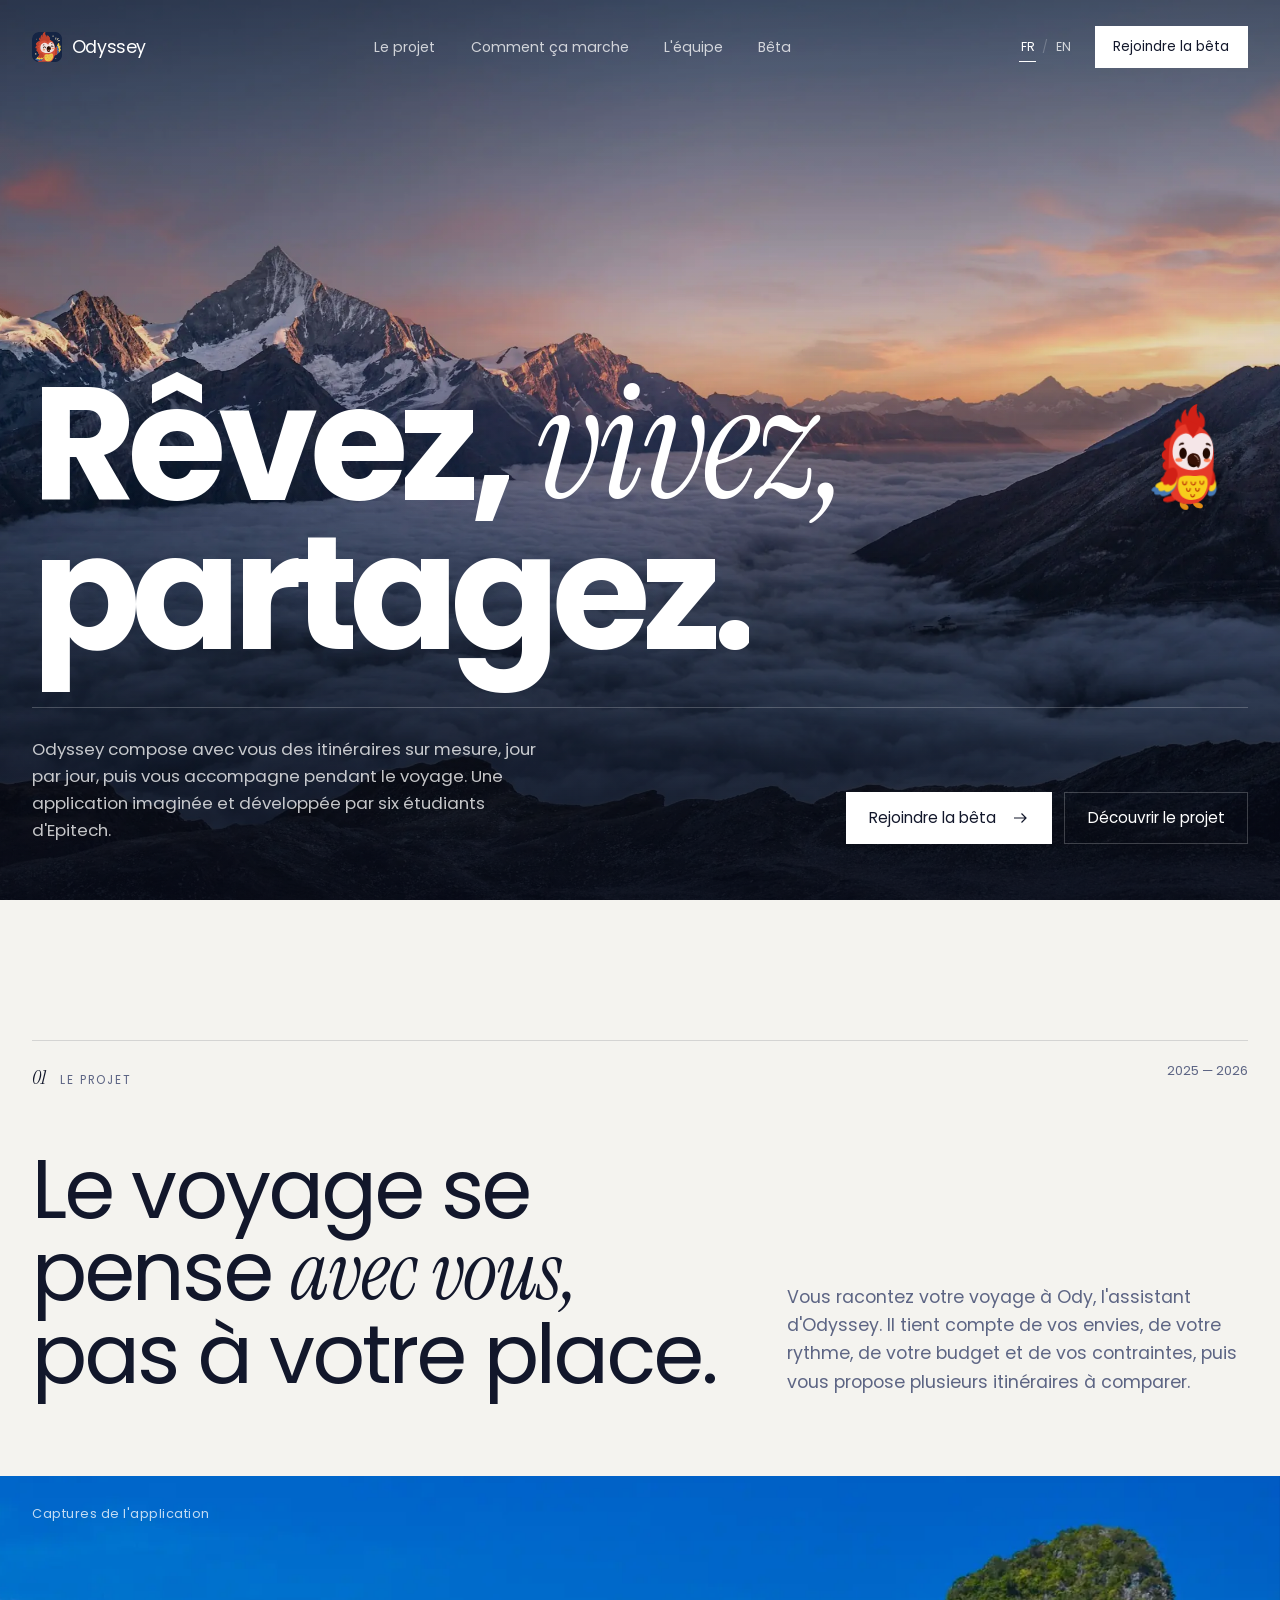
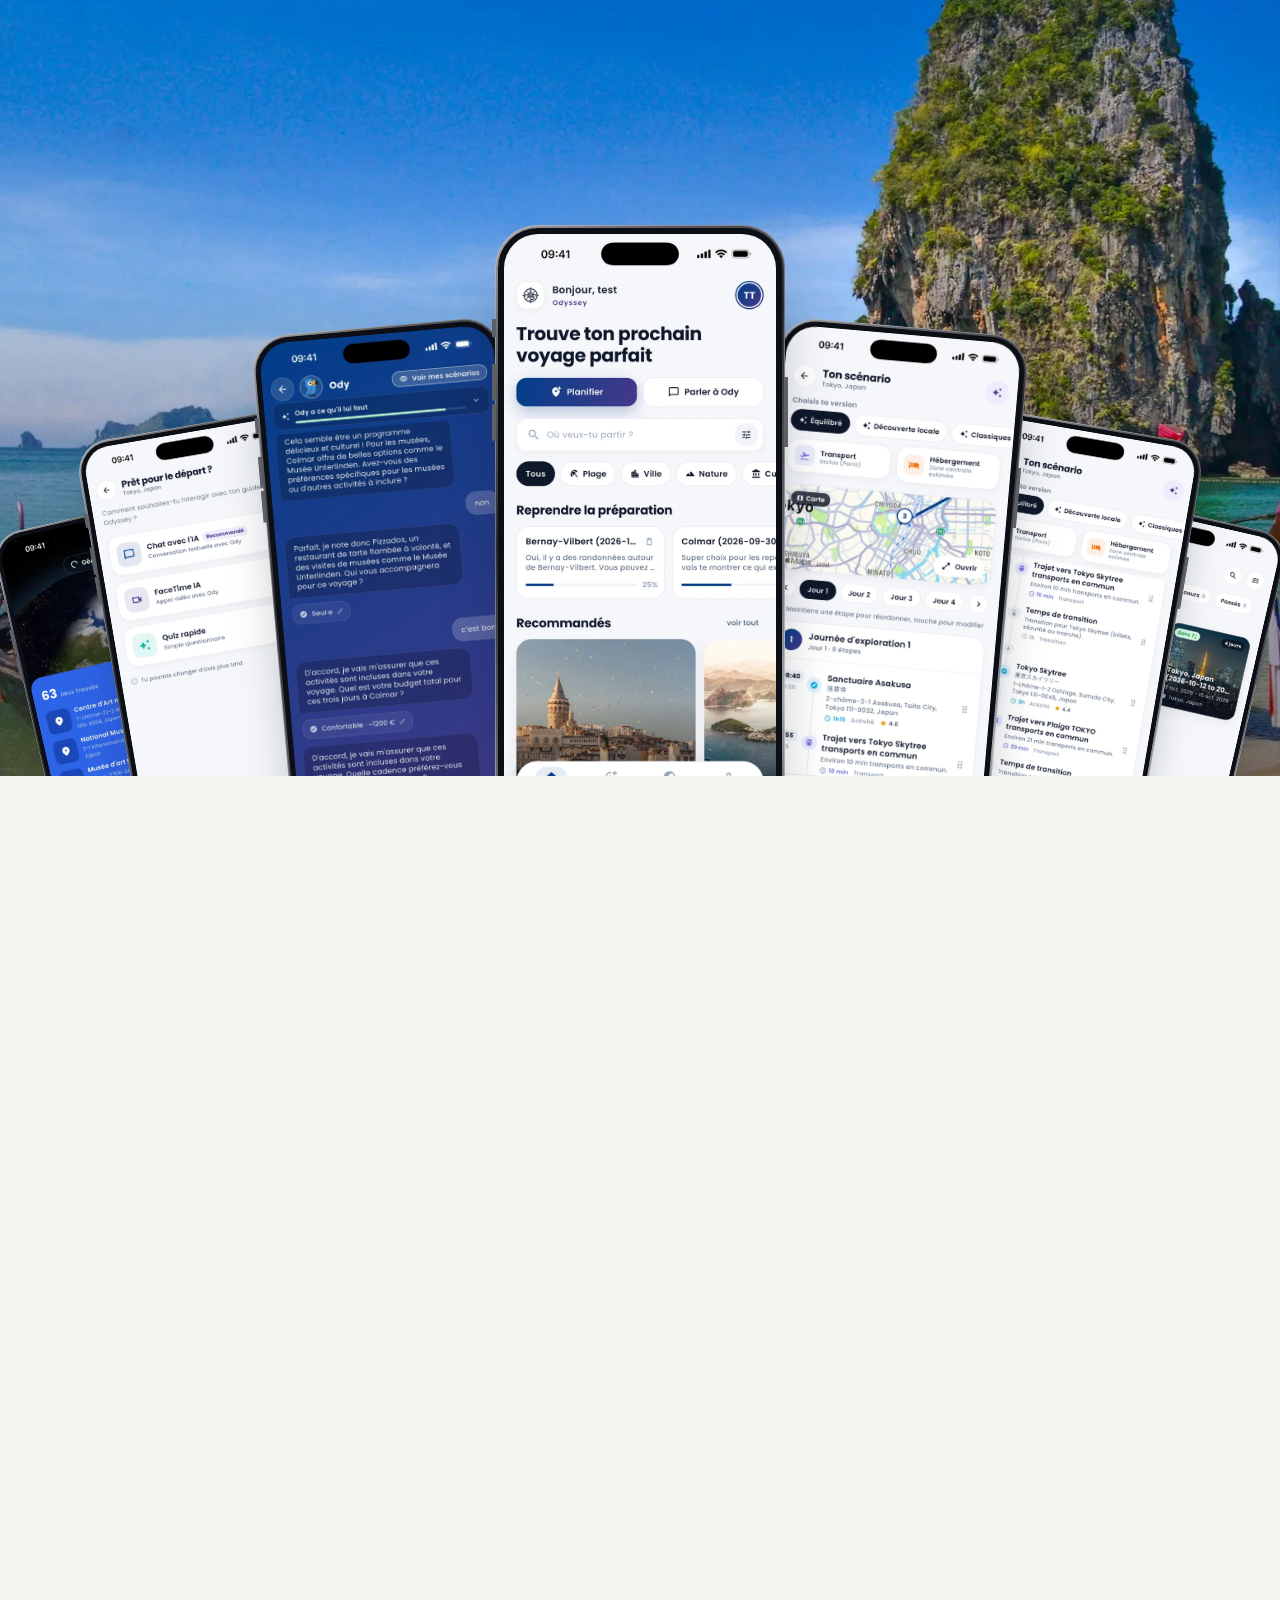
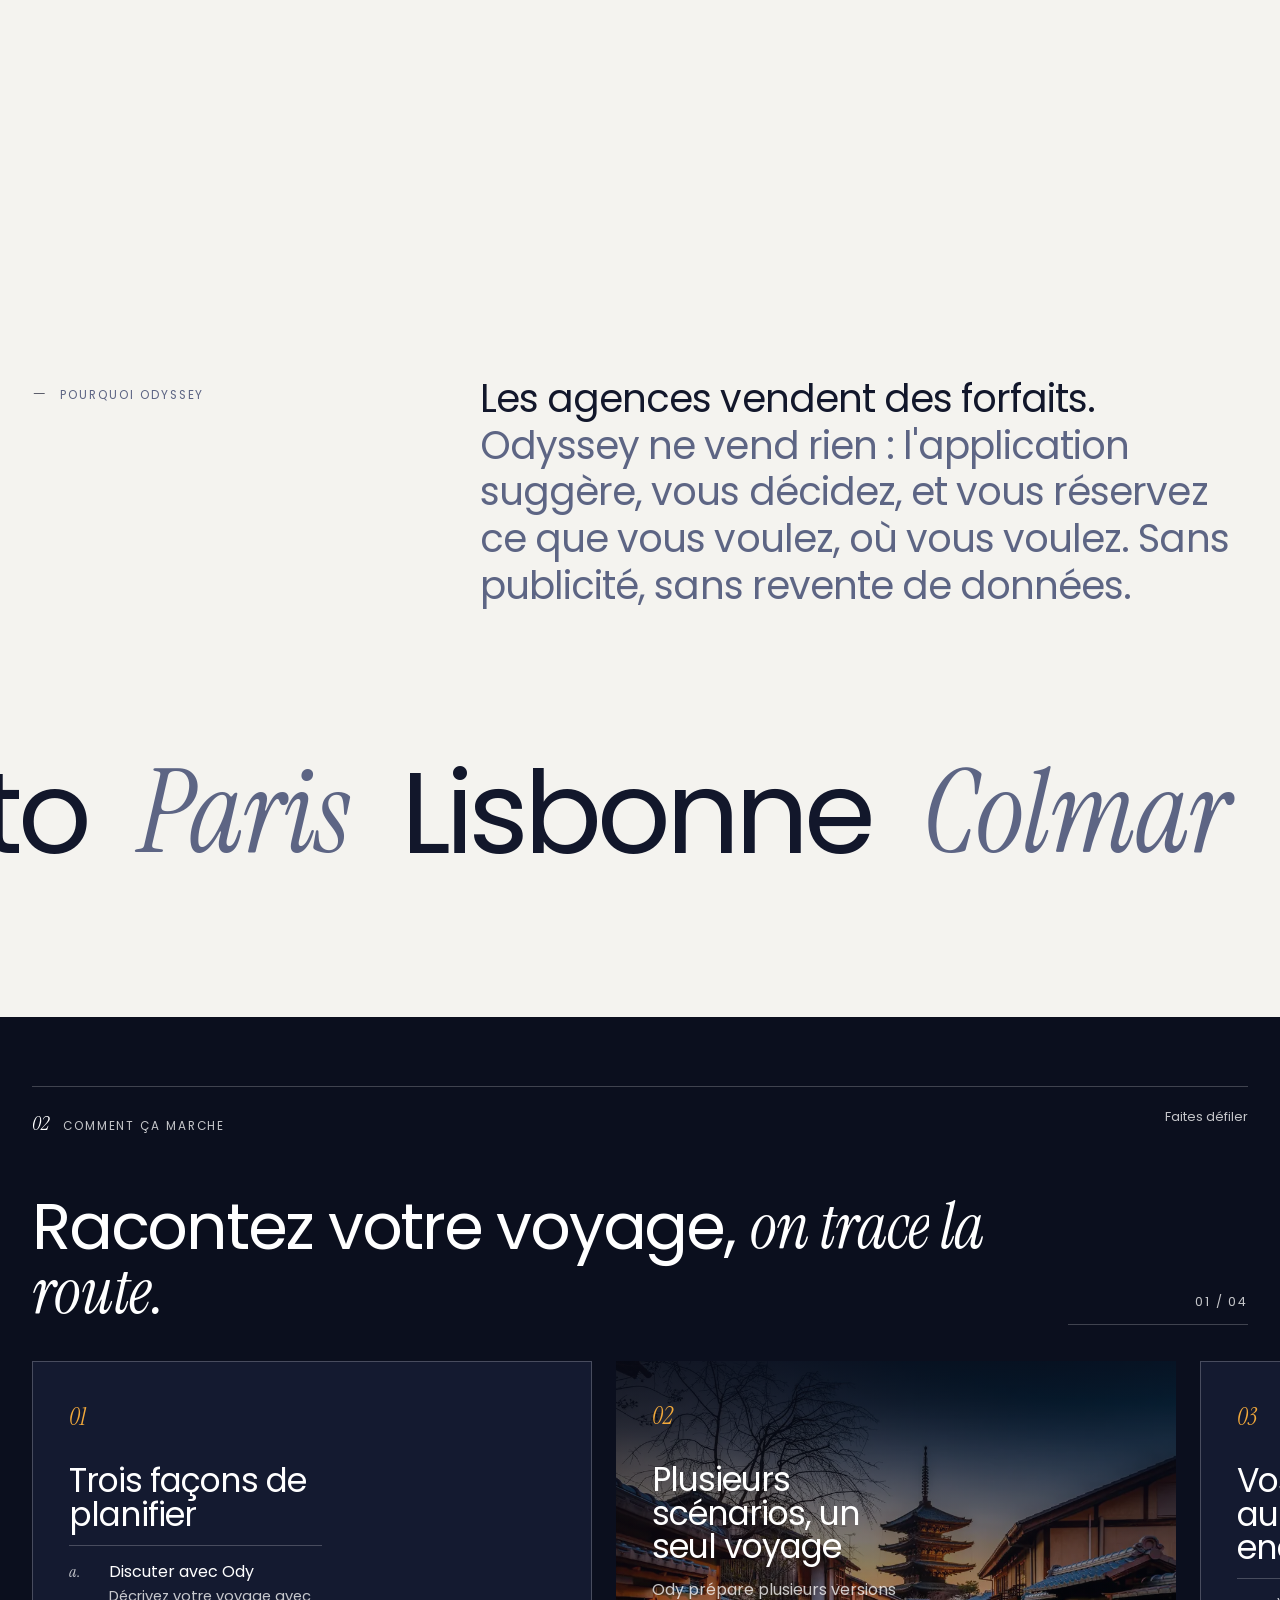
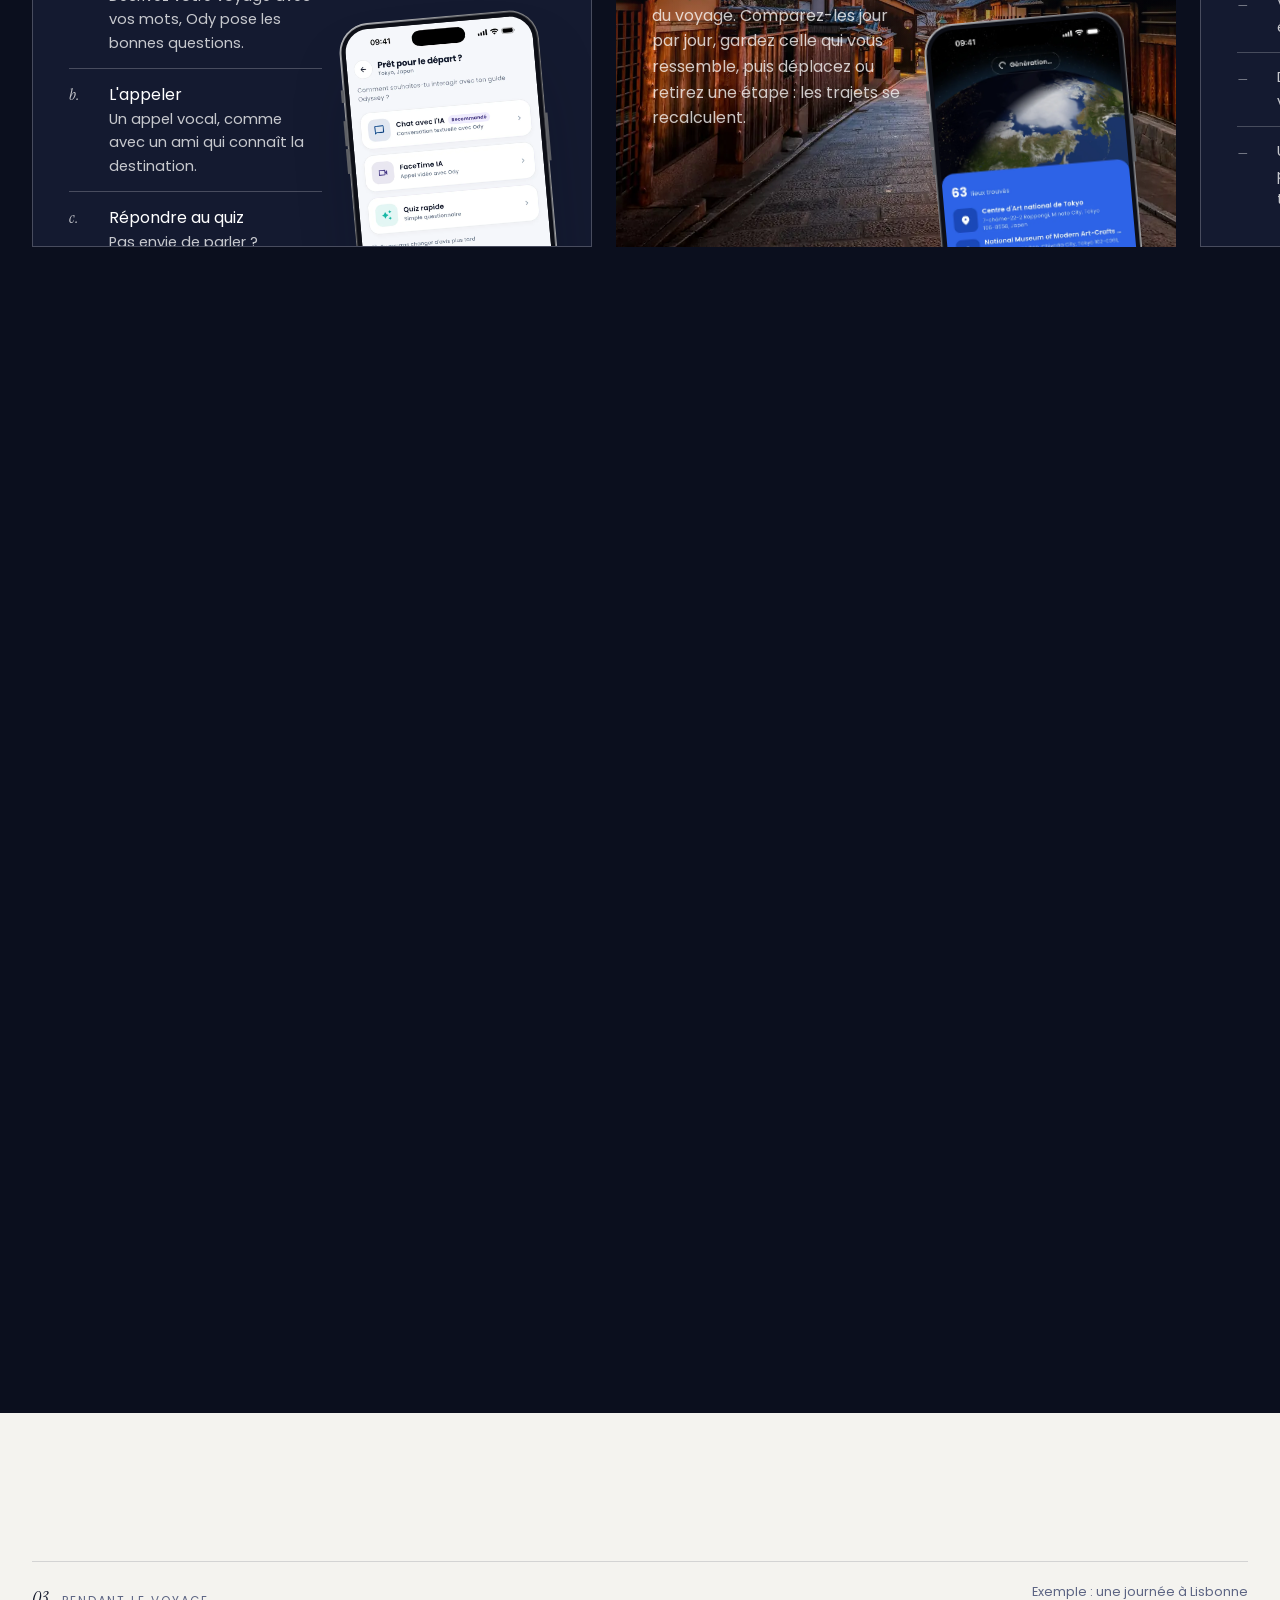
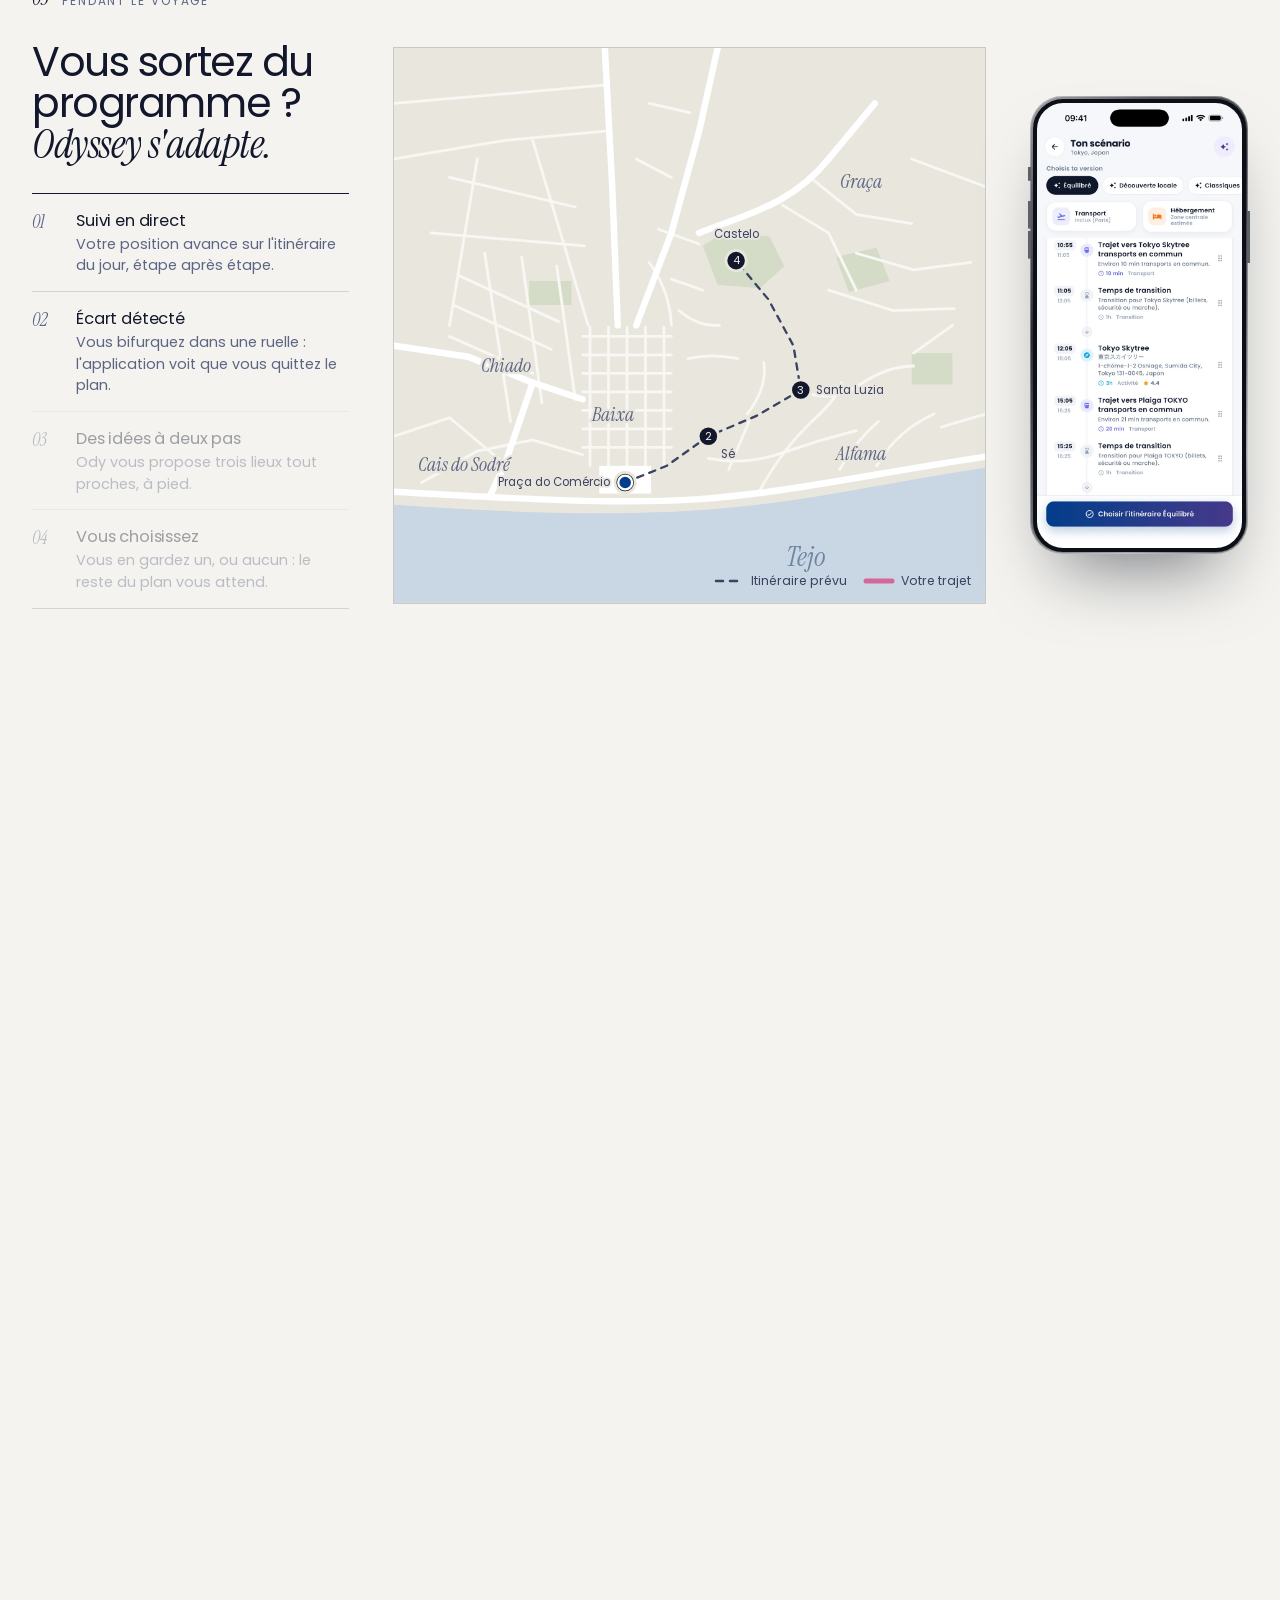
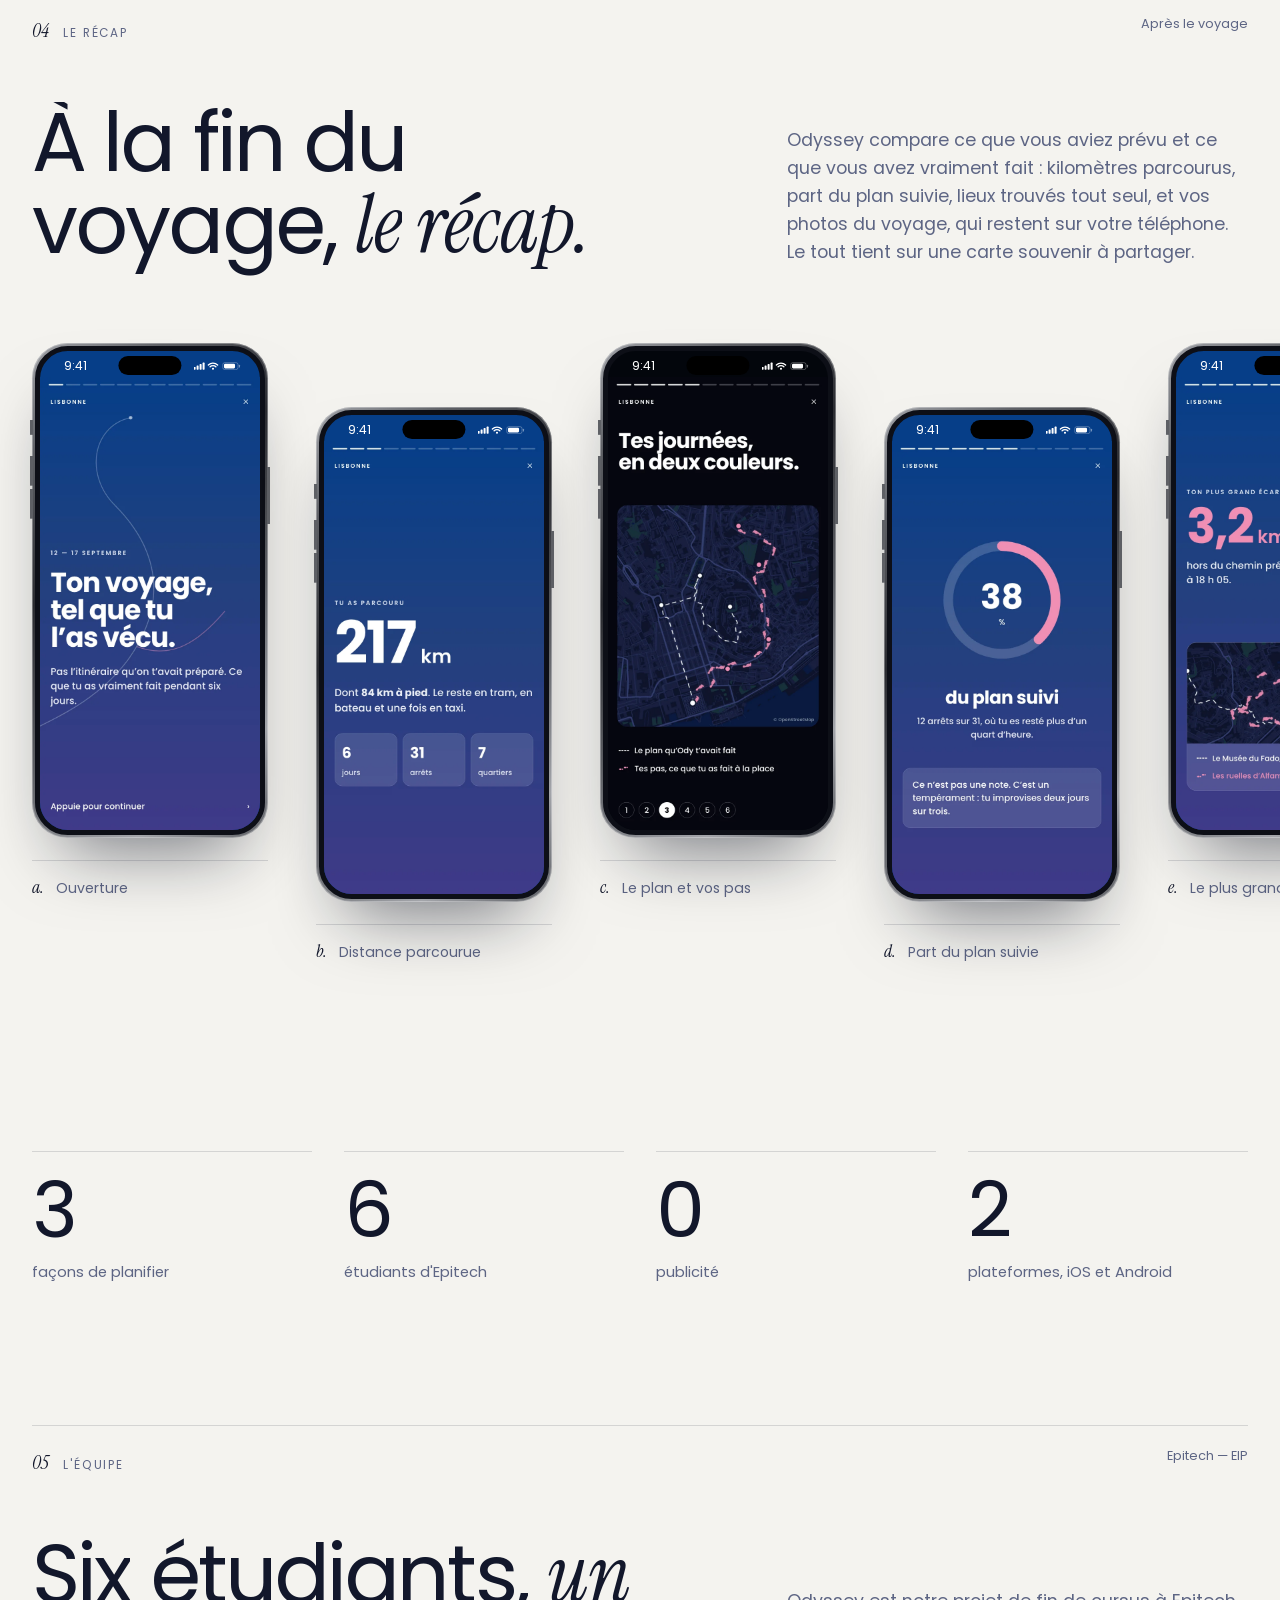
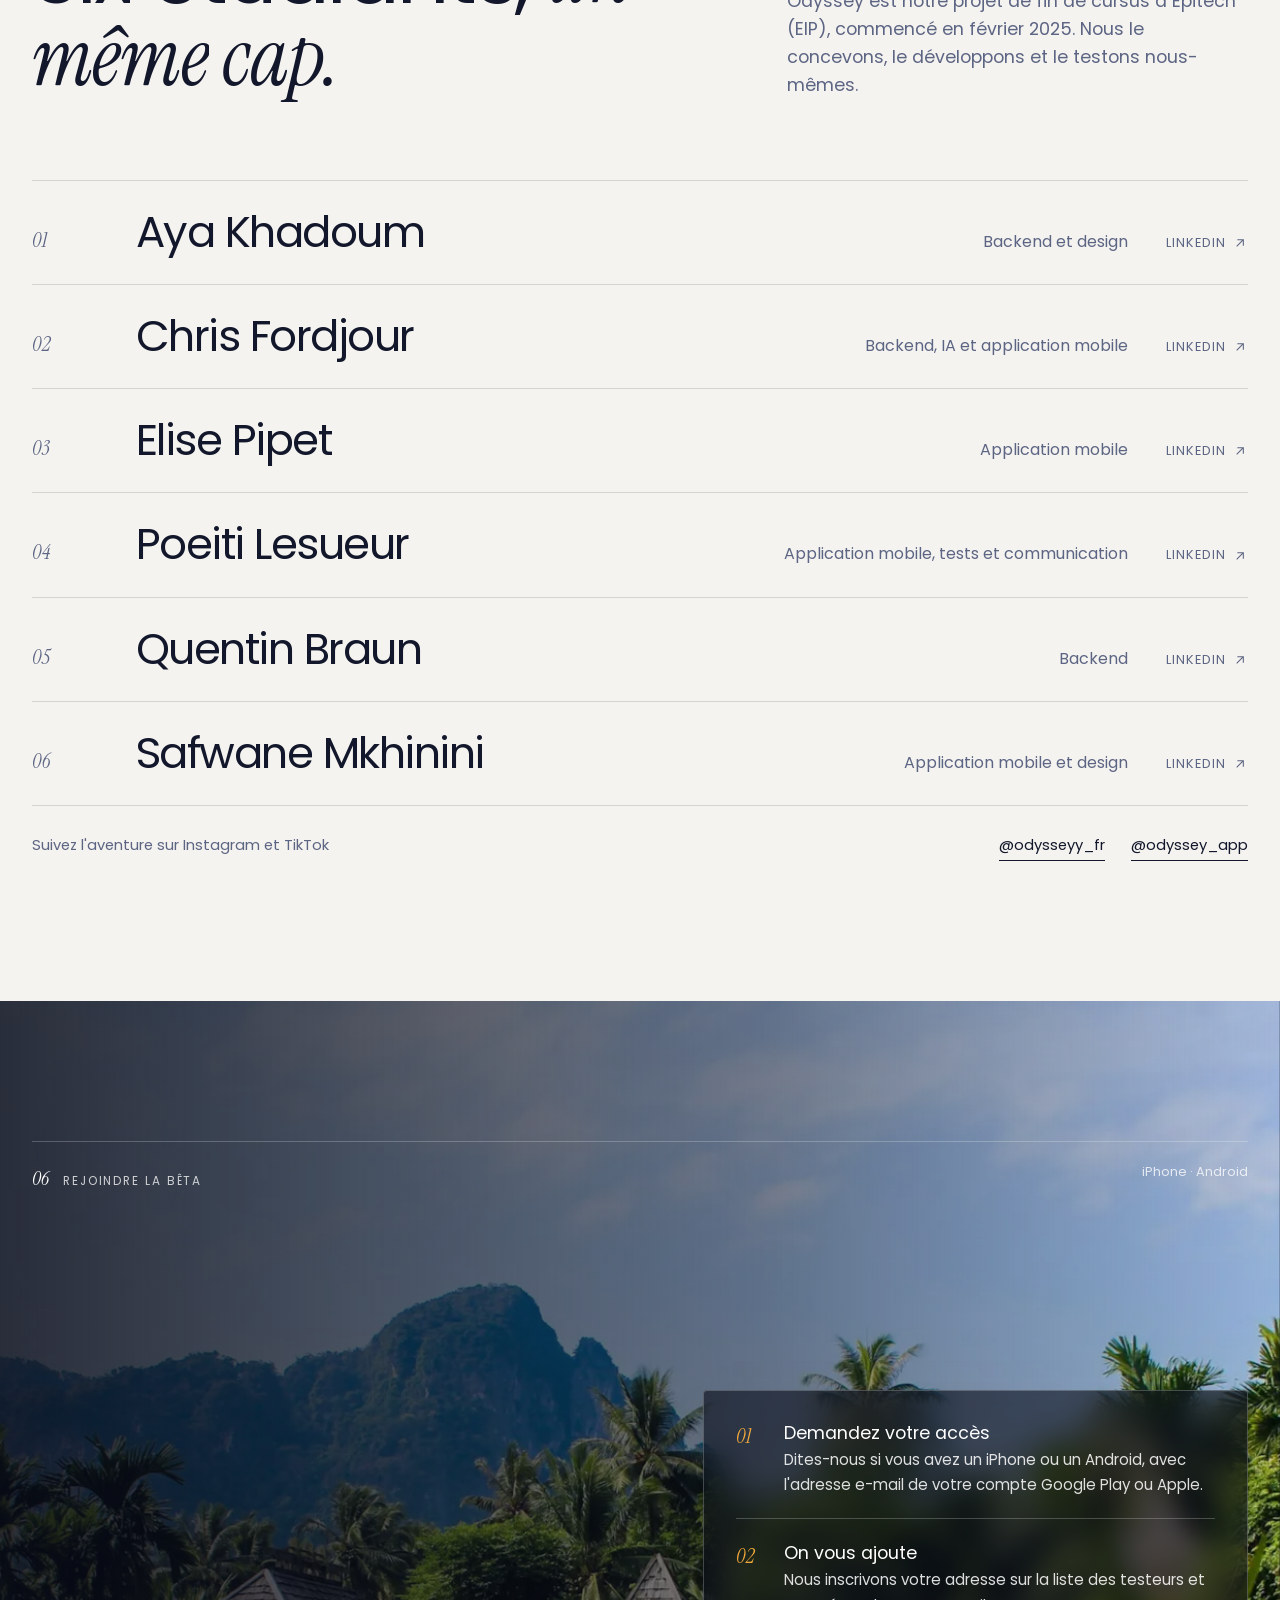
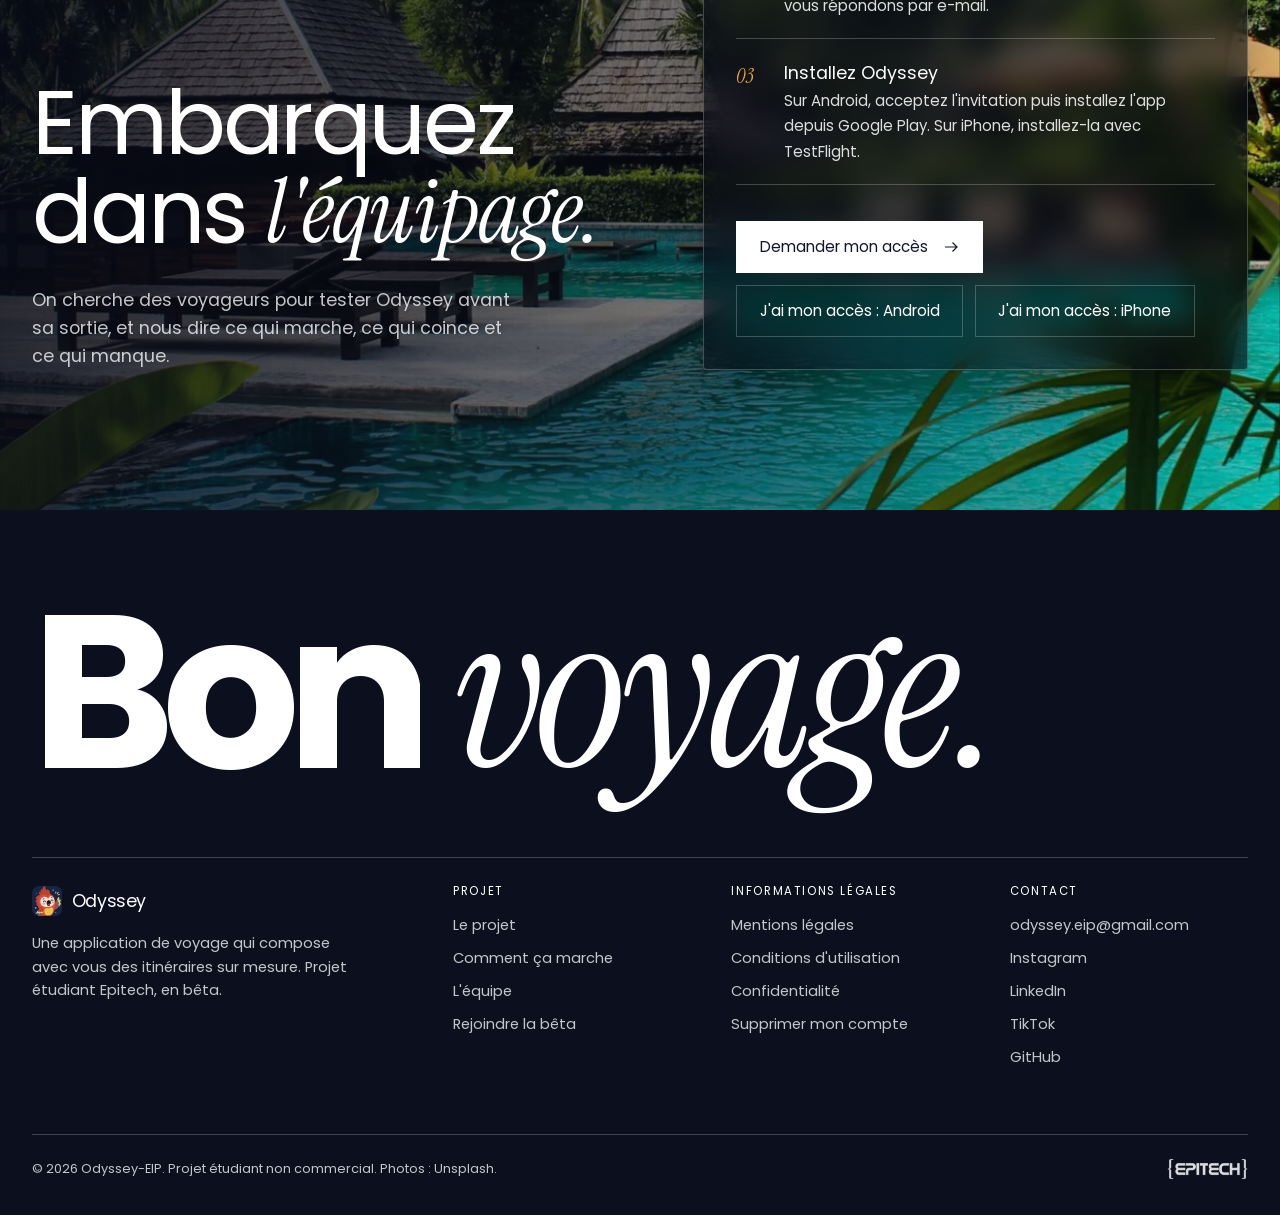
==== index.html @ 6a362ac3 "feat(landing): nouveau logo Ody à la place de la boussole Le logo (Ody qui salue sur fond nuit) est " ====
<!DOCTYPE html>
<html lang="fr" data-title-fr="Odyssey — Rêvez, vivez, partagez" data-title-en="Odyssey — Dream, live, share">
<head>
<meta charset="UTF-8">
<meta name="viewport" content="width=device-width, initial-scale=1.0">
<title>Odyssey — Rêvez, vivez, partagez</title>
<meta name="description" content="Odyssey compose avec vous des itinéraires de voyage sur mesure. Projet étudiant Epitech, en bêta sur iPhone et Android." data-fr="Odyssey compose avec vous des itinéraires de voyage sur mesure. Projet étudiant Epitech, en bêta sur iPhone et Android." data-en="Odyssey builds tailor-made travel itineraries with you. An Epitech student project, in beta on iPhone and Android.">
<meta name="theme-color" content="#0b0f1e">
<meta property="og:title" content="Odyssey — Rêvez, vivez, partagez">
<meta property="og:description" content="Des itinéraires de voyage sur mesure, pensés avec vous. Rejoignez la bêta sur iPhone ou Android.">
<meta property="og:image" content="https://odyssey.chsfdjr.com/assets/img/alps-1200.webp">
<meta property="og:url" content="https://odyssey.chsfdjr.com/">
<link rel="icon" type="image/svg+xml" href="assets/img/logo-ody.svg">
<link rel="apple-touch-icon" href="assets/img/logo-ody.svg">
<link rel="preload" href="assets/fonts/poppins-700.woff2" as="font" type="font/woff2" crossorigin>
<link rel="stylesheet" href="assets/site.css">
<script>
  // Posée avant le rendu pour éviter un flash : les animations ne
  // s'appliquent que si l'utilisateur ne demande pas à les réduire.
  if (!window.matchMedia('(prefers-reduced-motion: reduce)').matches) document.documentElement.classList.add('motion');
</script>
</head>
<body>
<a class="skip" href="#projet" data-fr="Aller au contenu" data-en="Skip to content">Aller au contenu</a>

<!-- ============ ODY, LE GUIDE ============
     Un seul Ody qui accompagne la visite : il arrive en volant, se pose sur
     les perchoirs [data-ody-perch] (il y dit data-ody-fr / data-ody-en), vole
     de l'un à l'autre et de slide en slide dans les défilements horizontaux
     [data-ody-group]. Un clic ouvre un petit dialogue. Voir assets/ody.js. -->
<div class="ody ody-guide" data-ody-guide hidden>
  <p class="ody-say" data-ody-say aria-hidden="true"></p>
  <div class="ody-menu" id="ody-menu" data-ody-menu role="group" aria-label="Ody" hidden>
    <p class="ody-menu-title" data-fr="Salut&nbsp;! On va où&nbsp;?" data-en="Hi! Where to?">Salut&nbsp;! On va où&nbsp;?</p>
    <button type="button" data-ody-go="#projet" data-fr="Voir l'appli" data-en="Show me the app">Voir l'appli</button>
    <button type="button" data-ody-go="#fonctionnement" data-fr="Comment ça marche&nbsp;?" data-en="How does it work?">Comment ça marche&nbsp;?</button>
    <button type="button" data-ody-go="#beta" data-fr="Rejoindre la bêta" data-en="Join the beta">Rejoindre la bêta</button>
    <button type="button" data-ody-joke data-fr="Une blague&nbsp;?" data-en="Tell me a joke">Une blague&nbsp;?</button>
  </div>
  <button type="button" class="ody-fig" aria-expanded="false" aria-controls="ody-menu" aria-label="Parler avec Ody, le guide" data-aria-fr="Parler avec Ody, le guide" data-aria-en="Talk to Ody, your guide">
    <span class="ody-tilt"><span class="ody-body"><img src="assets/img/ody-front.svg" alt="" width="420" height="656" fetchpriority="low" decoding="async"></span></span>
  </button>
</div>

<nav class="nav nav-fixed" data-nav aria-label="Navigation principale" data-aria-fr="Navigation principale" data-aria-en="Main navigation">
  <a class="brand" href="#top">
    <img src="assets/img/logo-ody.svg" alt="" width="30" height="30">
    <span>Odyssey</span>
  </a>
  <ul class="nav-links">
    <li><a href="#projet" data-fr="Le projet" data-en="The project">Le projet</a></li>
    <li><a href="#fonctionnement" data-fr="Comment ça marche" data-en="How it works">Comment ça marche</a></li>
    <li><a href="#equipe" data-fr="L'équipe" data-en="The team">L'équipe</a></li>
    <li><a href="#beta" data-fr="Bêta" data-en="Beta">Bêta</a></li>
  </ul>
  <div class="nav-right">
    <div class="lang-switch" role="group" aria-label="Langue" data-aria-fr="Langue" data-aria-en="Language">
      <button type="button" class="lang-btn" data-lang="fr" aria-pressed="true">FR</button>
      <span aria-hidden="true">/</span>
      <button type="button" class="lang-btn" data-lang="en" aria-pressed="false">EN</button>
    </div>
    <a class="btn btn-light" href="#beta"><span data-fr="Rejoindre la bêta" data-en="Join the beta">Rejoindre la bêta</span></a>
  </div>
</nav>

<!-- ============ HERO ============ -->
<header class="hero" id="top" data-hero>
  <div class="hero-media" data-hero-media>
    <img class="hero-bg" src="assets/img/alps-2400.webp" srcset="assets/img/alps-1200.webp 1200w, assets/img/alps-2400.webp 2400w" sizes="100vw" alt="" fetchpriority="high">
  </div>

  <div class="hero-body" data-hero-body>
    <div class="wrap">
      <h1 class="split">
        <span class="line"><span data-fr="Rêvez," data-en="Dream,">Rêvez,</span> <em data-fr="vivez," data-en="live,">vivez,</em></span>
        <span class="line"><span data-fr="partagez." data-en="share.">partagez.</span></span>
      </h1>
      <div class="hero-row" data-ody-perch data-ody-fr="Coucou, moi c'est Ody&nbsp;! Je t'accompagne pendant la visite." data-ody-en="Hi, I'm Ody! I'll show you around.">
        <p data-fr="Odyssey compose avec vous des itinéraires sur mesure, jour par jour, puis vous accompagne pendant le voyage. Une application imaginée et développée par six étudiants d'Epitech." data-en="Odyssey builds tailor-made, day-by-day itineraries with you, then stays with you during the trip. An app designed and built by six Epitech students.">Odyssey compose avec vous des itinéraires sur mesure, jour par jour, puis vous accompagne pendant le voyage. Une application imaginée et développée par six étudiants d'Epitech.</p>
        <div class="hero-actions">
          <a class="btn btn-light" href="#beta"><span data-fr="Rejoindre la bêta" data-en="Join the beta">Rejoindre la bêta</span><svg class="arrow" viewBox="0 0 24 24" fill="none" stroke="currentColor" stroke-width="1.6" aria-hidden="true"><path d="M4 12h16M14 6l6 6-6 6"/></svg></a>
          <a class="btn btn-line" href="#projet"><span data-fr="Découvrir le projet" data-en="Discover the project">Découvrir le projet</span></a>
        </div>
      </div>
    </div>
  </div>
</header>

<main>
<!-- ============ 01 LE PROJET ============ -->
<section class="section" id="projet">
  <div class="wrap">
    <div class="sec-top reveal">
      <span class="label"><span class="n">01</span><span data-fr="Le projet" data-en="The project">Le projet</span></span>
      <span class="aside">2025 — 2026</span>
    </div>
    <div class="sec-grid">
      <h2 class="split">
        <span data-fr="Le voyage se pense" data-en="Your trip is planned">Le voyage se pense</span>
        <em data-fr="avec vous," data-en="with you,">avec vous,</em>
        <span data-fr="pas à votre place." data-en="never for you.">pas à votre place.</span>
      </h2>
      <p class="reveal" style="--d:3" data-ody-perch data-ody-fr="Ici, c'est toi qui décides. Moi, je propose des idées." data-ody-en="You decide. I just bring the ideas." data-fr="Vous racontez votre voyage à Ody, l'assistant d'Odyssey. Il tient compte de vos envies, de votre rythme, de votre budget et de vos contraintes, puis vous propose plusieurs itinéraires à comparer." data-en="You tell Ody, Odyssey's assistant, about your trip. It takes your wishes, pace, budget and constraints into account, then offers several itineraries to compare.">Vous racontez votre voyage à Ody, l'assistant d'Odyssey. Il tient compte de vos envies, de votre rythme, de votre budget et de vos contraintes, puis vous propose plusieurs itinéraires à comparer.</p>
    </div>
  </div>

  <div class="stage-pin" data-stage-pin>
    <div class="stage clip" data-stage>
      <div class="stage-media" data-parallax="0.12"><img src="assets/img/krabi-1800.webp" alt="" loading="lazy" data-stage-photo></div>
      <div class="phones">
        <div class="slot" style="--i:-3;--a:3" data-slot><div class="iphone"><div class="iphone-screen"><img src="assets/img/ios-generation.webp" data-src-fr="assets/img/ios-generation.webp" data-src-en="assets/img/ios-generation-en.webp" alt="Ody cherche des lieux pour le voyage" data-alt-fr="Ody cherche des lieux pour le voyage" data-alt-en="Ody looking for places for the trip" width="1320" height="2868" loading="lazy"></div></div></div>
        <div class="slot" style="--i:-2;--a:2" data-slot><div class="iphone"><div class="iphone-screen"><img src="assets/img/ios-modes.webp" data-src-fr="assets/img/ios-modes.webp" data-src-en="assets/img/ios-modes-en.webp" alt="Choix du mode : discussion, appel vidéo ou quiz" data-alt-fr="Choix du mode : discussion, appel vidéo ou quiz" data-alt-en="Choosing a mode: chat, video call or quiz" width="1320" height="2868" loading="lazy"></div></div></div>
        <div class="slot" style="--i:-1;--a:1" data-slot><div class="iphone"><div class="iphone-screen"><img src="assets/img/ios-ody.webp" data-src-fr="assets/img/ios-ody.webp" data-src-en="assets/img/ios-ody-en.webp" alt="Conversation avec Ody dans l'application" data-alt-fr="Conversation avec Ody dans l'application" data-alt-en="A conversation with Ody in the app" width="1320" height="2868" loading="lazy"></div></div></div>
        <div class="slot" style="--i:0;--a:0" data-slot><div class="iphone" data-ody-perch data-ody-at="center" data-ody-fr="Voilà l'appli&nbsp;! Continue de défiler." data-ody-en="That's the app! Keep scrolling."><div class="iphone-screen"><img src="assets/img/ios-accueil.webp" data-src-fr="assets/img/ios-accueil.webp" data-src-en="assets/img/ios-accueil-en.webp" alt="Écran d'accueil d'Odyssey" data-alt-fr="Écran d'accueil d'Odyssey" data-alt-en="Odyssey's home screen" width="1320" height="2868" loading="lazy"></div></div></div>
        <div class="slot" style="--i:1;--a:1" data-slot><div class="iphone"><div class="iphone-screen"><img src="assets/img/ios-scenario.webp" data-src-fr="assets/img/ios-scenario.webp" data-src-en="assets/img/ios-scenario-en.webp" alt="Un scénario de voyage sur la carte" data-alt-fr="Un scénario de voyage sur la carte" data-alt-en="A travel scenario on the map" width="1320" height="2868" loading="lazy"></div></div></div>
        <div class="slot" style="--i:2;--a:2" data-slot><div class="iphone"><div class="iphone-screen"><img src="assets/img/ios-itineraire.webp" data-src-fr="assets/img/ios-itineraire.webp" data-src-en="assets/img/ios-itineraire-en.webp" alt="L'itinéraire détaillé, heure par heure" data-alt-fr="L'itinéraire détaillé, heure par heure" data-alt-en="The detailed itinerary, hour by hour" width="1320" height="2868" loading="lazy"></div></div></div>
        <div class="slot" style="--i:3;--a:3" data-slot><div class="iphone"><div class="iphone-screen"><img src="assets/img/ios-voyages.webp" data-src-fr="assets/img/ios-voyages.webp" data-src-en="assets/img/ios-voyages-en.webp" alt="Vos voyages et leurs récapitulatifs" data-alt-fr="Vos voyages et leurs récapitulatifs" data-alt-en="Your trips and their recaps" width="1320" height="2868" loading="lazy"></div></div></div>
      </div>
      <p class="stage-caption" data-fr="Captures de l'application" data-en="Screenshots from the app">Captures de l'application</p>
    </div>
  </div>

  <div class="wrap">
    <div class="manifesto">
      <span class="label reveal"><span class="n">—</span><span data-fr="Pourquoi Odyssey" data-en="Why Odyssey">Pourquoi Odyssey</span></span>
      <p class="lead reveal" style="--d:1" data-ody-perch data-ody-fr="Pas de pub, pas de revente de données. Promis, juré, picoré&nbsp;!" data-ody-en="No ads, no data resale. Cross my feathers!">
        <span data-fr="Les agences vendent des forfaits." data-en="Agencies sell packages.">Les agences vendent des forfaits.</span>
        <span data-fr="Odyssey ne vend rien : l'application suggère, vous décidez, et vous réservez ce que vous voulez, où vous voulez. Sans publicité, sans revente de données." data-en="Odyssey sells nothing: the app suggests, you decide, and you book what you want, where you want. No ads, no data resale.">Odyssey ne vend rien : l'application suggère, vous décidez, et vous réservez ce que vous voulez, où vous voulez. Sans publicité, sans revente de données.</span>
      </p>
    </div>
  </div>
</section>

<div class="band" aria-hidden="true">
  <div class="band-track" data-band>
    <span>Kyoto</span><span>Paris</span><span>Lisbonne</span><span>Colmar</span><span>Santorin</span><span>Nice</span><span>Machu Picchu</span><span>Francfort</span><span>Bali</span><span>Rio</span><span>Toulouse</span><span>Krabi</span>
  </div>
</div>

<!-- ============ 02 COMMENT ÇA MARCHE ============ -->
<section class="how on-photo" id="fonctionnement" data-how>
  <div class="how-sticky">
    <div class="wrap">
      <div class="sec-top">
        <span class="label"><span class="n">02</span><span data-fr="Comment ça marche" data-en="How it works">Comment ça marche</span></span>
        <span class="aside"><span class="hint-pin" data-fr="Faites défiler" data-en="Keep scrolling">Faites défiler</span><span class="hint-swipe" data-fr="Glissez vers la gauche" data-en="Swipe left">Glissez vers la gauche</span></span>
      </div>
      <div class="how-head">
        <h2 class="split">
          <span data-fr="Racontez votre voyage," data-en="Tell us your trip,">Racontez votre voyage,</span>
          <em data-fr="on trace la route." data-en="we draw the route.">on trace la route.</em>
        </h2>
        <div class="how-meta"><span data-how-count>01 / 04</span><span class="how-bar"><i data-how-bar></i></span></div>
      </div>
    </div>

    <div class="how-track" data-track data-ody-group>
      <article class="panel panel-top" data-ody-perch data-ody-at="inside" data-ody-fr="Écrire, m'appeler ou un quiz&nbsp;: comme tu préfères." data-ody-en="Chat, call me or take a quiz: your choice.">
        <span class="idx">01</span>
        <div class="panel-narrow">
        <h3 data-fr="Trois façons de planifier" data-en="Three ways to plan">Trois façons de planifier</h3>
        <ul class="modes" data-ody-for>
          <li data-ody-mood="talk"><i>a.</i><b data-fr="Discuter avec Ody" data-en="Chat with Ody">Discuter avec Ody</b><span data-fr="Décrivez votre voyage avec vos mots, Ody pose les bonnes questions." data-en="Describe your trip in your own words, Ody asks the right questions.">Décrivez votre voyage avec vos mots, Ody pose les bonnes questions.</span></li>
          <li data-ody-mood="wave"><i>b.</i><b data-fr="L'appeler" data-en="Call it">L'appeler</b><span data-fr="Un appel vocal, comme avec un ami qui connaît la destination." data-en="A voice call, like talking to a friend who knows the place.">Un appel vocal, comme avec un ami qui connaît la destination.</span></li>
          <li data-ody-mood="think"><i>c.</i><b data-fr="Répondre au quiz" data-en="Take the quiz">Répondre au quiz</b><span data-fr="Pas envie de parler ? Quelques questions guidées suffisent." data-en="Not in the mood to talk? A few guided questions are enough.">Pas envie de parler ? Quelques questions guidées suffisent.</span></li>
        </ul>
        </div>
        <div class="iphone"><div class="iphone-screen"><img src="assets/img/ios-modes.webp" data-src-fr="assets/img/ios-modes.webp" data-src-en="assets/img/ios-modes-en.webp" alt="Choix du mode : discussion, appel vidéo ou quiz" data-alt-fr="Choix du mode : discussion, appel vidéo ou quiz" data-alt-en="Choosing a mode: chat, video call or quiz" width="1320" height="2868" loading="lazy"></div></div>
      </article>

      <article class="panel panel-photo panel-top" data-ody-perch data-ody-at="inside" data-ody-fr="Je te prépare plusieurs versions, tu gardes la tienne." data-ody-en="I draft several versions, you keep yours.">
        <img src="assets/img/kyoto-1200.webp" alt="" loading="lazy">
        <span class="idx">02</span>
        <div class="panel-narrow">
          <h3 data-fr="Plusieurs scénarios, un seul voyage" data-en="Several scenarios, one trip">Plusieurs scénarios, un seul voyage</h3>
          <p data-fr="Ody prépare plusieurs versions du voyage. Comparez-les jour par jour, gardez celle qui vous ressemble, puis déplacez ou retirez une étape : les trajets se recalculent." data-en="Ody prepares several versions of the trip. Compare them day by day, keep the one that suits you, then move or remove a stop: routes are recalculated.">Ody prépare plusieurs versions du voyage. Comparez-les jour par jour, gardez celle qui vous ressemble, puis déplacez ou retirez une étape : les trajets se recalculent.</p>
        </div>
        <div class="iphone"><div class="iphone-screen"><img src="assets/img/ios-generation.webp" data-src-fr="assets/img/ios-generation.webp" data-src-en="assets/img/ios-generation-en.webp" alt="Ody cherche des lieux pour le voyage" data-alt-fr="Ody cherche des lieux pour le voyage" data-alt-en="Ody looking for places for the trip" width="1320" height="2868" loading="lazy"></div></div>
      </article>

      <article class="panel panel-top" data-ody-perch data-ody-at="inside" data-ody-fr="Tous tes voyages, rangés au même endroit." data-ody-en="All your trips, neatly in one place.">
        <span class="idx">03</span>
        <div class="panel-narrow">
          <h3 data-fr="Vos voyages, au même endroit" data-en="All your trips, in one place">Vos voyages, au même endroit</h3>
          <ul class="modes">
            <li><i>—</i><span data-fr="Votre itinéraire sur la carte, étape par étape." data-en="Your itinerary on the map, stop by stop.">Votre itinéraire sur la carte, étape par étape.</span></li>
            <li><i>—</i><span data-fr="Des lieux à proximité quand vous sortez du programme." data-en="Nearby places when you wander off the plan.">Des lieux à proximité quand vous sortez du programme.</span></li>
            <li><i>—</i><span data-fr="Un récapitulatif avec vos photos, qui restent sur votre téléphone." data-en="A recap with your photos, which stay on your phone.">Un récapitulatif avec vos photos, qui restent sur votre téléphone.</span></li>
          </ul>
        </div>
        <div class="iphone"><div class="iphone-screen"><img src="assets/img/ios-voyages.webp" data-src-fr="assets/img/ios-voyages.webp" data-src-en="assets/img/ios-voyages-en.webp" alt="Vos voyages et leurs récapitulatifs" data-alt-fr="Vos voyages et leurs récapitulatifs" data-alt-en="Your trips and their recaps" width="1320" height="2868" loading="lazy"></div></div>
      </article>

      <article class="panel panel-photo panel-top" data-ody-perch data-ody-at="inside" data-ody-fr="Un globe rien que pour tes souvenirs&nbsp;!" data-ody-en="A whole globe just for your memories!">
        <img src="assets/img/lake-1400.webp" alt="" loading="lazy">
        <span class="idx">04</span>
        <div class="panel-narrow">
          <h3 data-fr="Tous vos voyages, sur un globe" data-en="All your trips, on a globe">Tous vos voyages, sur un globe</h3>
          <p data-fr="Vos voyages passés et à venir s'affichent sur un globe en 3D, chacun avec son récapitulatif." data-en="Past and upcoming trips appear on a 3D globe, each with its own recap.">Vos voyages passés et à venir s'affichent sur un globe en 3D, chacun avec son récapitulatif.</p>
        </div>
        <div class="iphone"><div class="iphone-screen"><img src="assets/img/ios-globe.webp" data-src-fr="assets/img/ios-globe.webp" data-src-en="assets/img/ios-globe-en.webp" alt="Le globe des voyages" data-alt-fr="Le globe des voyages" data-alt-en="The trips globe" width="1320" height="2868" loading="lazy"></div></div>
      </article>
    </div>
  </div>
</section>

<!-- ============ 03 PENDANT LE VOYAGE ============ -->
<!-- Les classes is-alert / is-ideas / is-chosen décrivent l'état final :
     c'est ce qu'on voit sans animation. motion.js les retire puis les remet
     au fil du défilement (grand écran) ou en boucle (mobile). -->
<section class="trip is-alert is-ideas is-chosen" id="voyage" data-trip data-step="4">
  <div class="trip-sticky">
    <div class="wrap">
      <div class="sec-top reveal">
        <span class="label"><span class="n">03</span><span data-fr="Pendant le voyage" data-en="During the trip">Pendant le voyage</span></span>
        <span class="aside" data-fr="Exemple&nbsp;: une journée à Lisbonne" data-en="Example: a day in Lisbon">Exemple&nbsp;: une journée à Lisbonne</span>
      </div>

      <div class="trip-grid" data-trip-scene>
        <div class="trip-copy">
          <h2 class="split">
            <span data-fr="Vous sortez du programme&nbsp;?" data-en="Off the plan?">Vous sortez du programme&nbsp;?</span>
            <em data-fr="Odyssey s'adapte." data-en="Odyssey adapts.">Odyssey s'adapte.</em>
          </h2>
          <ol class="trip-steps">
            <li class="trip-step" data-trip-step="1"><i>01</i><div><b data-fr="Suivi en direct" data-en="Live tracking">Suivi en direct</b><span data-fr="Votre position avance sur l'itinéraire du jour, étape après étape." data-en="Your position moves along the day's itinerary, stop after stop.">Votre position avance sur l'itinéraire du jour, étape après étape.</span></div></li>
            <li class="trip-step" data-trip-step="2"><i>02</i><div><b data-fr="Écart détecté" data-en="Detour detected">Écart détecté</b><span data-fr="Vous bifurquez dans une ruelle&nbsp;: l'application voit que vous quittez le plan." data-en="You turn down a side street: the app sees you've left the plan.">Vous bifurquez dans une ruelle&nbsp;: l'application voit que vous quittez le plan.</span></div></li>
            <li class="trip-step" data-trip-step="3"><i>03</i><div><b data-fr="Des idées à deux pas" data-en="Ideas close by">Des idées à deux pas</b><span data-fr="Ody vous propose trois lieux tout proches, à pied." data-en="Ody suggests three places nearby, on foot.">Ody vous propose trois lieux tout proches, à pied.</span></div></li>
            <li class="trip-step" data-trip-step="4"><i>04</i><div><b data-fr="Vous choisissez" data-en="You decide">Vous choisissez</b><span data-fr="Vous en gardez un, ou aucun&nbsp;: le reste du plan vous attend." data-en="Keep one, or none: the rest of the plan is still there.">Vous en gardez un, ou aucun&nbsp;: le reste du plan vous attend.</span></div></li>
          </ol>
        </div>

        <figure class="trip-map" data-trip-map data-ody-perch data-ody-at="inside" data-ody-fr="Tu sors du plan&nbsp;? Je te trouve des idées juste à côté." data-ody-en="Off the plan? I'll find ideas right around you.">
          <svg viewBox="0 0 640 600" preserveAspectRatio="xMidYMid meet" role="img" aria-label="Carte du centre de Lisbonne : l'itinéraire prévu en pointillés et, en rose, le trajet réel qui s'en écarte vers une librairie proposée par Ody, puis rejoint le château." data-aria-fr="Carte du centre de Lisbonne : l'itinéraire prévu en pointillés et, en rose, le trajet réel qui s'en écarte vers une librairie proposée par Ody, puis rejoint le château." data-aria-en="Map of central Lisbon: the planned route as a dashed line and, in pink, the actual path that leaves it for a bookshop suggested by Ody, then reaches the castle.">
            <path class="trip-water" d="M0 494 C120 502 220 507 330 500 S520 472 640 454 L640 600 L0 600 Z"/>
            <g class="trip-parks">
              <rect x="146" y="252" width="46" height="26"/>
              <path d="M334 214 L360 198 L406 204 L422 236 L396 260 L350 256 Z"/>
              <path d="M478 226 L522 216 L536 252 L492 264 Z"/>
              <rect x="560" y="330" width="44" height="34"/>
            </g>
            <g class="trip-streets">
              <!-- Baixa : le quadrillage pombalin -->
              <path d="M212 302 V452 M232 302 V452 M252 302 V452 M272 302 V452 M292 302 V452"/>
              <path d="M204 312 H300 M204 332 H300 M204 352 H300 M204 372 H300 M204 392 H300 M204 412 H300 M204 432 H300"/>
              <!-- Chiado, Bairro Alto -->
              <path d="M70 246 L178 296 M64 278 L170 326 M60 312 L150 352 M98 222 L126 404 M138 226 L160 384 M176 236 L196 380"/>
              <path d="M60 140 L196 172 M40 200 L206 214 M150 100 L210 300 M90 120 L60 300"/>
              <!-- Cais do Sodré -->
              <path d="M30 470 L90 436 L150 424 L204 440 M60 400 L120 450 M0 420 L60 400"/>
              <!-- Mouraria, colline du château -->
              <path d="M276 232 Q298 262 300 300 M300 250 L334 262 M308 284 Q330 302 352 300 M318 336 Q344 330 372 336 M286 196 L330 212"/>
              <!-- Alfama -->
              <path d="M340 444 Q380 452 420 438 T500 414 M396 478 Q420 434 452 404 T484 362 M444 372 Q474 384 504 364 T562 344 M362 456 L384 404 M482 456 Q500 424 524 404 M522 452 Q544 414 584 396 M562 330 L604 300 M382 396 Q404 368 400 340"/>
              <!-- Graça et l'est -->
              <path d="M420 170 L470 200 L500 262 M450 140 L500 180 L560 190 M500 222 L562 240 L624 232 M470 262 L540 284 L606 282 M560 120 L640 150 M592 410 L640 396"/>
              <path d="M0 120 L120 100 L228 90 M0 60 L230 40 M262 120 L300 140 M276 60 L320 70"/>
            </g>
            <g class="trip-roads">
              <path d="M0 480 C140 488 240 494 330 488 S520 460 640 442"/>
              <path d="M228 0 L236 150 L242 300"/>
              <path d="M262 300 L300 200 L330 90 L350 0"/>
              <path d="M330 200 C380 180 430 170 470 120 L520 60"/>
              <path d="M204 380 L150 362 L80 334 L0 322"/>
              <path d="M150 362 L120 450 L104 484"/>
            </g>
            <rect class="trip-square" x="222" y="452" width="56" height="30"/>

            <g class="trip-places">
              <text x="214" y="404">Baixa</text>
              <text x="94" y="350">Chiado</text>
              <text x="26" y="458">Cais do Sodré</text>
              <text x="478" y="446">Alfama</text>
              <text x="482" y="152">Graça</text>
              <text class="trip-river" x="424" y="560">Tejo</text>
            </g>

            <!-- Itinéraire prévu -->
            <path class="trip-plan" d="M250 470 L295 452 L340 420 L392 398 L440 370 L432 322 L405 272 L370 230"/>
            <!-- Trajet réel : le plan jusqu'à la Sé, puis la ruelle, la librairie et le château -->
            <path class="trip-trail" data-trip-trail data-keys="318,340 300,280" d="M250 470 L295 452 L340 420 L334 382 L318 340 L306 306 L300 280 L322 252 L346 238 L370 230"/>

            <g class="trip-stops">
              <g><circle cx="250" cy="470" r="11"/><text x="250" y="474">1</text></g>
              <g><circle cx="340" cy="420" r="11"/><text x="340" y="424">2</text></g>
              <g><circle cx="440" cy="370" r="11"/><text x="440" y="374">3</text></g>
              <g><circle cx="370" cy="230" r="11"/><text x="370" y="234">4</text></g>
            </g>
            <g class="trip-stop-names">
              <text x="234" y="474" text-anchor="end">Praça do Comércio</text>
              <text x="354" y="444">Sé</text>
              <text x="456" y="374">Santa Luzia</text>
              <text x="370" y="206" text-anchor="middle">Castelo</text>
            </g>

            <!-- Écart : onde puis repère -->
            <circle class="trip-ripple" data-trip-ripple cx="318" cy="340" r="10" style="opacity:0"/>
            <circle class="trip-ripple" data-trip-ripple cx="318" cy="340" r="10" style="opacity:0"/>
            <circle class="trip-dev" cx="318" cy="340" r="9"/>

            <!-- Propositions d'Ody -->
            <g class="trip-pin is-pick" style="--k:0"><path d="M300 280 V268"/><rect x="290" y="248" width="20" height="20"/><text x="300" y="263">a</text></g>
            <g class="trip-pin" style="--k:1"><path d="M446 214 V202"/><rect x="436" y="182" width="20" height="20"/><text x="446" y="197">b</text></g>
            <g class="trip-pin" style="--k:2"><path d="M276 362 V350"/><rect x="266" y="330" width="20" height="20"/><text x="276" y="345">c</text></g>

            <g class="trip-me" data-trip-me transform="translate(370 230)"><circle class="trip-me-pulse" r="8"/><circle class="trip-me-dot" r="7.5"/></g>
          </svg>
          <figcaption class="trip-legend">
            <span><svg viewBox="0 0 28 4" aria-hidden="true"><path class="trip-plan" d="M1 2 H27"/></svg><span data-fr="Itinéraire prévu" data-en="Planned route">Itinéraire prévu</span></span>
            <span><svg viewBox="0 0 28 4" aria-hidden="true"><path class="trip-trail" d="M1 2 H27"/></svg><span data-fr="Votre trajet" data-en="Your path">Votre trajet</span></span>
          </figcaption>
        </figure>

        <div class="trip-phone">
          <div class="iphone">
            <div class="iphone-screen">
              <img src="assets/img/ios-itineraire.webp" data-src-fr="assets/img/ios-itineraire.webp" data-src-en="assets/img/ios-itineraire-en.webp" alt="L'itinéraire du jour dans l'application" data-alt-fr="L'itinéraire du jour dans l'application" data-alt-en="The day's itinerary in the app" width="1320" height="2868" loading="lazy">
              <div class="trip-notif">
                <span class="trip-notif-icon"><img src="assets/img/logo-ody.svg" alt="" width="30" height="30"></span>
                <span class="trip-notif-body"><b>Odyssey</b><span data-fr="Tu t'es écarté du plan. 3 idées à moins de 500&nbsp;m." data-en="You left the plan. 3 ideas within 500&nbsp;m.">Tu t'es écarté du plan. 3 idées à moins de 500&nbsp;m.</span></span>
                <span class="trip-notif-time" data-fr="maintenant" data-en="now">maintenant</span>
              </div>
            </div>
          </div>

          <div class="trip-cards">
            <div class="trip-card trip-card-head">
              <span class="trip-card-from">Ody</span>
              <p data-fr="Tu es sorti du programme. Trois idées à moins de 500&nbsp;m&nbsp;:" data-en="You've left the plan. Three ideas within 500&nbsp;m:">Tu es sorti du programme. Trois idées à moins de 500&nbsp;m&nbsp;:</p>
            </div>
            <ol class="trip-card-list">
              <li class="trip-card is-pick" style="--k:0"><i>a.</i><div><b>Livraria Simão</b><span data-fr="librairie · 3 min à pied" data-en="bookshop · 3 min walk">librairie · 3 min à pied</span></div><em data-fr="Choisi" data-en="Picked">Choisi</em></li>
              <li class="trip-card" style="--k:1"><i>b.</i><div><b>Miradouro da Graça</b><span data-fr="point de vue · 6 min à pied" data-en="viewpoint · 6 min walk">point de vue · 6 min à pied</span></div></li>
              <li class="trip-card" style="--k:2"><i>c.</i><div><b>Pastelaria Santo António</b><span data-fr="pause sucrée · 2 min à pied" data-en="sweet break · 2 min walk">pause sucrée · 2 min à pied</span></div></li>
            </ol>
          </div>
        </div>
      </div>
    </div>
  </div>
</section>

<!-- ============ 04 LE RÉCAP ============ -->
<section class="section recap" id="recap">
  <div class="wrap">
    <div class="sec-top reveal">
      <span class="label"><span class="n">04</span><span data-fr="Le récap" data-en="The recap">Le récap</span></span>
      <span class="aside" data-fr="Après le voyage" data-en="After the trip">Après le voyage</span>
    </div>
    <div class="sec-grid">
      <h2 class="split">
        <span data-fr="À la fin du voyage," data-en="When the trip ends,">À la fin du voyage,</span>
        <em data-fr="le récap." data-en="the recap.">le récap.</em>
      </h2>
      <p class="reveal" style="--d:3" data-fr="Odyssey compare ce que vous aviez prévu et ce que vous avez vraiment fait : kilomètres parcourus, part du plan suivie, lieux trouvés tout seul, et vos photos du voyage, qui restent sur votre téléphone. Le tout tient sur une carte souvenir à partager." data-en="Odyssey compares what you planned with what you actually did: distance covered, how much of the plan you followed, places you found on your own, and your trip photos, which stay on your phone. It all fits on a keepsake card you can share.">Odyssey compare ce que vous aviez prévu et ce que vous avez vraiment fait : kilomètres parcourus, part du plan suivie, lieux trouvés tout seul, et vos photos du voyage, qui restent sur votre téléphone. Le tout tient sur une carte souvenir à partager.</p>
    </div>
  </div>
  <div class="recap-row" data-slide>
    <div class="recap-sticky" data-slide-sticky>
    <div class="recap-track" data-slide-track data-ody-group>
      <figure class="recap-item">
        <div class="iphone iphone-chrome"><div class="iphone-screen"><img src="assets/img/recap-intro.webp" data-src-fr="assets/img/recap-intro.webp" data-src-en="assets/img/recap-intro-en.webp" alt="Récapitulatif : ouverture du voyage" data-alt-fr="Récapitulatif : ouverture du voyage" data-alt-en="Recap: opening screen" width="660" height="1428" loading="lazy"><span class="iphone-status" aria-hidden="true"></span></div></div>
        <figcaption data-ody-perch data-ody-fr="À la fin, je te fais un récap de ton voyage." data-ody-en="When it's over, I make you a recap of your trip."><i>a.</i><span data-fr="Ouverture" data-en="Opening">Ouverture</span></figcaption>
      </figure>
      <figure class="recap-item">
        <div class="iphone iphone-chrome"><div class="iphone-screen"><img src="assets/img/recap-km.webp" data-src-fr="assets/img/recap-km.webp" data-src-en="assets/img/recap-km-en.webp" alt="Récapitulatif : 217 km parcourus" data-alt-fr="Récapitulatif : 217 km parcourus" data-alt-en="Recap: 217 km covered" width="660" height="1428" loading="lazy"><span class="iphone-status" aria-hidden="true"></span></div></div>
        <figcaption data-ody-perch><i>b.</i><span data-fr="Distance parcourue" data-en="Distance covered">Distance parcourue</span></figcaption>
      </figure>
      <figure class="recap-item">
        <div class="iphone iphone-chrome" data-top="night"><div class="iphone-screen"><img src="assets/img/recap-journees.webp" data-src-fr="assets/img/recap-journees.webp" data-src-en="assets/img/recap-journees-en.webp" alt="Récapitulatif : le plan et les pas sur la carte de Lisbonne" data-alt-fr="Récapitulatif : le plan et les pas sur la carte de Lisbonne" data-alt-en="Recap: the plan and your steps on the map of Lisbon" width="660" height="1428" loading="lazy"><span class="iphone-status" aria-hidden="true"></span></div></div>
        <figcaption data-ody-perch><i>c.</i><span data-fr="Le plan et vos pas" data-en="The plan and your steps">Le plan et vos pas</span></figcaption>
      </figure>
      <figure class="recap-item">
        <div class="iphone iphone-chrome"><div class="iphone-screen"><img src="assets/img/recap-plan.webp" data-src-fr="assets/img/recap-plan.webp" data-src-en="assets/img/recap-plan-en.webp" alt="Récapitulatif : 38 % du plan suivi" data-alt-fr="Récapitulatif : 38 % du plan suivi" data-alt-en="Recap: 38% of the plan followed" width="660" height="1428" loading="lazy"><span class="iphone-status" aria-hidden="true"></span></div></div>
        <figcaption data-ody-perch><i>d.</i><span data-fr="Part du plan suivie" data-en="Share of the plan followed">Part du plan suivie</span></figcaption>
      </figure>
      <figure class="recap-item">
        <div class="iphone iphone-chrome"><div class="iphone-screen"><img src="assets/img/recap-ecart.webp" data-src-fr="assets/img/recap-ecart.webp" data-src-en="assets/img/recap-ecart-en.webp" alt="Récapitulatif : 3,2 km hors du chemin prévu" data-alt-fr="Récapitulatif : 3,2 km hors du chemin prévu" data-alt-en="Recap: 3.2 km off the planned route" width="660" height="1428" loading="lazy"><span class="iphone-status" aria-hidden="true"></span></div></div>
        <figcaption data-ody-perch><i>e.</i><span data-fr="Le plus grand écart" data-en="The biggest detour">Le plus grand écart</span></figcaption>
      </figure>
      <figure class="recap-item">
        <div class="iphone iphone-chrome" data-top="night"><div class="iphone-screen"><img src="assets/img/recap-photos.webp" data-src-fr="assets/img/recap-photos.webp" data-src-en="assets/img/recap-photos-en.webp" alt="Récapitulatif : 148 photos du voyage" data-alt-fr="Récapitulatif : 148 photos du voyage" data-alt-en="Recap: 148 photos from the trip" width="660" height="1428" loading="lazy"><span class="iphone-status" aria-hidden="true"></span></div></div>
        <figcaption data-ody-perch><i>f.</i><span data-fr="Les photos du voyage" data-en="Trip photos">Les photos du voyage</span></figcaption>
      </figure>
      <figure class="recap-item">
        <div class="iphone iphone-chrome" data-top="night"><div class="iphone-screen"><img src="assets/img/recap-carte.webp" data-src-fr="assets/img/recap-carte.webp" data-src-en="assets/img/recap-carte-en.webp" alt="Récapitulatif : la carte souvenir" data-alt-fr="Récapitulatif : la carte souvenir" data-alt-en="Recap: the keepsake card" width="660" height="1428" loading="lazy"><span class="iphone-status" aria-hidden="true"></span></div></div>
        <figcaption data-ody-perch data-ody-fr="Et une carte souvenir à partager&nbsp;!" data-ody-en="And a keepsake card to share!"><i>g.</i><span data-fr="La carte souvenir" data-en="The keepsake card">La carte souvenir</span></figcaption>
      </figure>
    </div>
    </div>
  </div>
</section>

<!-- ============ CHIFFRES ============ -->
<section class="section section-facts">
  <div class="wrap">
    <div class="facts">
      <div class="reveal"><strong>3</strong><span data-fr="façons de planifier" data-en="ways to plan">façons de planifier</span></div>
      <div class="reveal" style="--d:1"><strong>6</strong><span data-fr="étudiants d'Epitech" data-en="Epitech students">étudiants d'Epitech</span></div>
      <div class="reveal" style="--d:2"><strong>0</strong><span data-fr="publicité" data-en="ads">publicité</span></div>
      <div class="reveal" style="--d:3" data-ody-perch data-ody-fr="Six humains… et un perroquet." data-ody-en="Six humans… and one parrot."><strong>2</strong><span data-fr="plateformes, iOS et Android" data-en="platforms, iOS and Android">plateformes, iOS et Android</span></div>
    </div>
  </div>
</section>

<!-- ============ 05 L'ÉQUIPE ============ -->
<section class="section section-follow" id="equipe">
  <div class="wrap">
    <div class="sec-top reveal">
      <span class="label"><span class="n">05</span><span data-fr="L'équipe" data-en="The team">L'équipe</span></span>
      <span class="aside">Epitech — EIP</span>
    </div>
    <div class="sec-grid">
      <h2 class="split">
        <span data-fr="Six étudiants," data-en="Six students,">Six étudiants,</span>
        <em data-fr="un même cap." data-en="one heading.">un même cap.</em>
      </h2>
      <p class="reveal" style="--d:3" data-ody-perch data-ody-mood="wave" data-ody-fr="Voici mon équipage&nbsp;! Dis-leur bonjour." data-ody-en="Meet my crew! Say hi." data-fr="Odyssey est notre projet de fin de cursus à Epitech (EIP), commencé en février 2025. Nous le concevons, le développons et le testons nous-mêmes." data-en="Odyssey is our final-year project at Epitech (EIP), started in February 2025. We design, build and test it ourselves.">Odyssey est notre projet de fin de cursus à Epitech (EIP), commencé en février 2025. Nous le concevons, le développons et le testons nous-mêmes.</p>
    </div>

    <ol class="crew">
      <li class="reveal"><a href="https://www.linkedin.com/in/aya-khadoum/" target="_blank" rel="noopener" aria-label="Aya Khadoum sur LinkedIn (nouvel onglet)" data-aria-fr="Aya Khadoum sur LinkedIn (nouvel onglet)" data-aria-en="Aya Khadoum on LinkedIn (opens in a new tab)"><span class="n">01</span><span class="name">Aya Khadoum</span><span class="role" data-fr="Backend et design" data-en="Backend and design">Backend et design</span><span class="crew-in" aria-hidden="true">LinkedIn<svg viewBox="0 0 24 24" fill="none" stroke="currentColor" stroke-width="1.6"><path d="M7 17 17 7M8 7h9v9"/></svg></span></a></li>
      <li class="reveal" style="--d:1"><a href="https://www.linkedin.com/in/chris-fordjour/" target="_blank" rel="noopener" aria-label="Chris Fordjour sur LinkedIn (nouvel onglet)" data-aria-fr="Chris Fordjour sur LinkedIn (nouvel onglet)" data-aria-en="Chris Fordjour on LinkedIn (opens in a new tab)"><span class="n">02</span><span class="name">Chris Fordjour</span><span class="role" data-fr="Backend, IA et application mobile" data-en="Backend, AI and mobile app">Backend, IA et application mobile</span><span class="crew-in" aria-hidden="true">LinkedIn<svg viewBox="0 0 24 24" fill="none" stroke="currentColor" stroke-width="1.6"><path d="M7 17 17 7M8 7h9v9"/></svg></span></a></li>
      <li class="reveal" style="--d:2"><a href="https://www.linkedin.com/in/elise-pipet/" target="_blank" rel="noopener" aria-label="Elise Pipet sur LinkedIn (nouvel onglet)" data-aria-fr="Elise Pipet sur LinkedIn (nouvel onglet)" data-aria-en="Elise Pipet on LinkedIn (opens in a new tab)"><span class="n">03</span><span class="name">Elise Pipet</span><span class="role" data-fr="Application mobile" data-en="Mobile app">Application mobile</span><span class="crew-in" aria-hidden="true">LinkedIn<svg viewBox="0 0 24 24" fill="none" stroke="currentColor" stroke-width="1.6"><path d="M7 17 17 7M8 7h9v9"/></svg></span></a></li>
      <li class="reveal" style="--d:3"><a href="https://www.linkedin.com/in/poeiti-lesueur/" target="_blank" rel="noopener" aria-label="Poeiti Lesueur sur LinkedIn (nouvel onglet)" data-aria-fr="Poeiti Lesueur sur LinkedIn (nouvel onglet)" data-aria-en="Poeiti Lesueur on LinkedIn (opens in a new tab)"><span class="n">04</span><span class="name">Poeiti Lesueur</span><span class="role" data-fr="Application mobile, tests et communication" data-en="Mobile app, testing and communication">Application mobile, tests et communication</span><span class="crew-in" aria-hidden="true">LinkedIn<svg viewBox="0 0 24 24" fill="none" stroke="currentColor" stroke-width="1.6"><path d="M7 17 17 7M8 7h9v9"/></svg></span></a></li>
      <li class="reveal" style="--d:4"><a href="https://www.linkedin.com/in/braunquentin/" target="_blank" rel="noopener" aria-label="Quentin Braun sur LinkedIn (nouvel onglet)" data-aria-fr="Quentin Braun sur LinkedIn (nouvel onglet)" data-aria-en="Quentin Braun on LinkedIn (opens in a new tab)"><span class="n">05</span><span class="name">Quentin Braun</span><span class="role" data-fr="Backend" data-en="Backend">Backend</span><span class="crew-in" aria-hidden="true">LinkedIn<svg viewBox="0 0 24 24" fill="none" stroke="currentColor" stroke-width="1.6"><path d="M7 17 17 7M8 7h9v9"/></svg></span></a></li>
      <li class="reveal" style="--d:5"><a href="https://www.linkedin.com/in/safwane-mkhinini/" target="_blank" rel="noopener" aria-label="Safwane Mkhinini sur LinkedIn (nouvel onglet)" data-aria-fr="Safwane Mkhinini sur LinkedIn (nouvel onglet)" data-aria-en="Safwane Mkhinini on LinkedIn (opens in a new tab)"><span class="n">06</span><span class="name">Safwane Mkhinini</span><span class="role" data-fr="Application mobile et design" data-en="Mobile app and design">Application mobile et design</span><span class="crew-in" aria-hidden="true">LinkedIn<svg viewBox="0 0 24 24" fill="none" stroke="currentColor" stroke-width="1.6"><path d="M7 17 17 7M8 7h9v9"/></svg></span></a></li>
    </ol>

    <div class="crew-foot reveal">
      <span data-fr="Suivez l'aventure sur Instagram et TikTok" data-en="Follow the journey on Instagram and TikTok">Suivez l'aventure sur Instagram et TikTok</span>
      <span class="crew-social"><a class="link-under" href="https://www.instagram.com/odysseyy_fr/" rel="noopener" target="_blank">@odysseyy_fr</a><a class="link-under" href="https://www.tiktok.com/@odyssey_app" rel="noopener" target="_blank">@odyssey_app</a></span>
    </div>
  </div>
</section>

<!-- ============ 06 BÊTA ============ -->
<section class="beta on-photo" id="beta">
  <div class="beta-media" data-parallax="0.14"><img src="assets/img/maldives-2000.webp" alt="" loading="lazy"></div>
  <div class="wrap">
    <div class="sec-top reveal">
      <span class="label"><span class="n">06</span><span data-fr="Rejoindre la bêta" data-en="Join the beta">Rejoindre la bêta</span></span>
      <span class="aside">iPhone · Android</span>
    </div>
    <div class="beta-grid">
      <div>
        <h2 class="split">
          <span data-fr="Embarquez dans" data-en="Come">Embarquez dans</span>
          <em data-fr="l'équipage." data-en="aboard.">l'équipage.</em>
        </h2>
        <p class="beta-intro reveal" style="--d:2" data-fr="On cherche des voyageurs pour tester Odyssey avant sa sortie, et nous dire ce qui marche, ce qui coince et ce qui manque." data-en="We're looking for travelers to try Odyssey before launch and tell us what works, what breaks and what's missing.">On cherche des voyageurs pour tester Odyssey avant sa sortie, et nous dire ce qui marche, ce qui coince et ce qui manque.</p>
      </div>

      <div class="beta-panel" data-ody-perch data-ody-mood="happy" data-ody-fr="Psst… il reste de la place à bord. Demande ton accès&nbsp;!" data-ody-en="Psst… there's still room on board. Request your access!">
        <ol class="steps">
          <li class="reveal"><div><strong data-fr="Demandez votre accès" data-en="Request access">Demandez votre accès</strong><span data-fr="Dites-nous si vous avez un iPhone ou un Android, avec l'adresse e-mail de votre compte Google Play ou Apple." data-en="Tell us whether you have an iPhone or an Android, with the email address of your Google Play or Apple account.">Dites-nous si vous avez un iPhone ou un Android, avec l'adresse e-mail de votre compte Google Play ou Apple.</span></div></li>
          <li class="reveal" style="--d:1"><div><strong data-fr="On vous ajoute" data-en="We add you">On vous ajoute</strong><span data-fr="Nous inscrivons votre adresse sur la liste des testeurs et vous répondons par e-mail." data-en="We add your address to the tester list and reply by email.">Nous inscrivons votre adresse sur la liste des testeurs et vous répondons par e-mail.</span></div></li>
          <li class="reveal" style="--d:2"><div><strong data-fr="Installez Odyssey" data-en="Install Odyssey">Installez Odyssey</strong><span data-fr="Sur Android, acceptez l'invitation puis installez l'app depuis Google Play. Sur iPhone, installez-la avec TestFlight." data-en="On Android, accept the invitation then install the app from Google Play. On iPhone, install it with TestFlight.">Sur Android, acceptez l'invitation puis installez l'app depuis Google Play. Sur iPhone, installez-la avec TestFlight.</span></div></li>
        </ol>

        <div class="beta-actions reveal" style="--d:3">
          <a class="btn btn-light" data-ody-cheer
             href="mailto:odyssey.eip@gmail.com?subject=Rejoindre%20la%20b%C3%AAta%20Odyssey&amp;body=Bonjour%2C%0A%0AJe%20souhaite%20rejoindre%20la%20b%C3%AAta%20d'Odyssey.%0AMon%20t%C3%A9l%C3%A9phone%20%28iPhone%20ou%20Android%29%20%3A%20%0AAdresse%20e-mail%20%28Gmail%20de%20Google%20Play%2C%20ou%20celle%20de%20mon%20compte%20Apple%29%20%3A%20%0A%0AMerci%20%21"
             data-href-fr="mailto:odyssey.eip@gmail.com?subject=Rejoindre%20la%20b%C3%AAta%20Odyssey&amp;body=Bonjour%2C%0A%0AJe%20souhaite%20rejoindre%20la%20b%C3%AAta%20d'Odyssey.%0AMon%20t%C3%A9l%C3%A9phone%20%28iPhone%20ou%20Android%29%20%3A%20%0AAdresse%20e-mail%20%28Gmail%20de%20Google%20Play%2C%20ou%20celle%20de%20mon%20compte%20Apple%29%20%3A%20%0A%0AMerci%20%21"
             data-href-en="mailto:odyssey.eip@gmail.com?subject=Join%20the%20Odyssey%20beta&amp;body=Hello%2C%0A%0AI'd%20like%20to%20join%20the%20Odyssey%20beta.%0AMy%20phone%20%28iPhone%20or%20Android%29%3A%20%0AEmail%20address%20%28Gmail%20for%20Google%20Play%2C%20or%20my%20Apple%20Account%20email%29%3A%20%0A%0AThanks%21">
            <span data-fr="Demander mon accès" data-en="Request access">Demander mon accès</span>
            <svg class="arrow" viewBox="0 0 24 24" fill="none" stroke="currentColor" stroke-width="1.6" aria-hidden="true"><path d="M4 12h16M14 6l6 6-6 6"/></svg>
          </a>
          <a class="btn btn-line" href="https://play.google.com/apps/internaltest/4701605578329483148" target="_blank" rel="noopener">
            <span data-fr="J'ai mon accès : Android" data-en="I have access: Android">J'ai mon accès : Android</span>
          </a>
          <a class="btn btn-line" href="https://testflight.apple.com/join/sRvj3R6W" target="_blank" rel="noopener">
            <span data-fr="J'ai mon accès : iPhone" data-en="I have access: iPhone">J'ai mon accès : iPhone</span>
          </a>
        </div>
      </div>
    </div>
  </div>
</section>
</main>

<!-- ============ PIED DE PAGE ============ -->
<footer class="footer">
  <div class="wrap">
    <p class="footer-word split" aria-hidden="true"><span data-fr="Bon" data-en="Bon">Bon</span> <em data-fr="voyage." data-en="voyage.">voyage.</em></p>
    <div class="footer-grid" data-ody-perch data-ody-mood="wave" data-ody-fr="Bon voyage&nbsp;! Reviens me voir." data-ody-en="Bon voyage! Come back soon.">
      <div>
        <a class="brand" href="#top"><img src="assets/img/logo-ody.svg" alt="" width="30" height="30"><span>Odyssey</span></a>
        <p class="footer-tag" data-fr="Une application de voyage qui compose avec vous des itinéraires sur mesure. Projet étudiant Epitech, en bêta." data-en="A travel app that builds tailor-made itineraries with you. An Epitech student project, in beta.">Une application de voyage qui compose avec vous des itinéraires sur mesure. Projet étudiant Epitech, en bêta.</p>
      </div>
      <div>
        <h4 data-fr="Projet" data-en="Project">Projet</h4>
        <ul>
          <li><a href="#projet" data-fr="Le projet" data-en="The project">Le projet</a></li>
          <li><a href="#fonctionnement" data-fr="Comment ça marche" data-en="How it works">Comment ça marche</a></li>
          <li><a href="#equipe" data-fr="L'équipe" data-en="The team">L'équipe</a></li>
          <li><a href="#beta" data-fr="Rejoindre la bêta" data-en="Join the beta">Rejoindre la bêta</a></li>
        </ul>
      </div>
      <div>
        <h4 data-fr="Informations légales" data-en="Legal">Informations légales</h4>
        <ul>
          <li><a href="mentions-legales.html" data-fr="Mentions légales" data-en="Legal notice">Mentions légales</a></li>
          <li><a href="cgu.html" data-fr="Conditions d'utilisation" data-en="Terms of use">Conditions d'utilisation</a></li>
          <li><a href="confidentialite.html" data-fr="Confidentialité" data-en="Privacy">Confidentialité</a></li>
          <li><a href="confidentialite.html#suppression" data-fr="Supprimer mon compte" data-en="Delete my account">Supprimer mon compte</a></li>
        </ul>
      </div>
      <div>
        <h4>Contact</h4>
        <ul>
          <li><a href="mailto:odyssey.eip@gmail.com">odyssey.eip@gmail.com</a></li>
          <li><a href="https://www.instagram.com/odysseyy_fr/" rel="noopener" target="_blank">Instagram</a></li>
          <li><a href="https://www.linkedin.com/company/odyssey-eip/" rel="noopener" target="_blank">LinkedIn</a></li>
          <li><a href="https://www.tiktok.com/@odyssey_app" rel="noopener" target="_blank">TikTok</a></li>
          <li><a href="https://github.com/Odyssey-EIP" rel="noopener" target="_blank">GitHub</a></li>
        </ul>
      </div>
    </div>
    <div class="footer-bottom">
      <span data-fr="© 2026 Odyssey-EIP. Projet étudiant non commercial. Photos : Unsplash." data-en="© 2026 Odyssey-EIP. Non-commercial student project. Photos: Unsplash.">© 2026 Odyssey-EIP. Projet étudiant non commercial. Photos : Unsplash.</span>
      <img src="assets/img/epitech-white.png" alt="Epitech" width="81" height="20">
    </div>
  </div>
</footer>

<script src="assets/site.js"></script>
<script src="assets/motion.js"></script>
<script src="assets/ody.js"></script>
</body>
</html>
---- assets/site.css ----
/* Polices hébergées sur le site : aucune requête vers Google Fonts. */
@font-face{font-family:'Poppins';font-style:normal;font-weight:500;font-display:swap;src:url(fonts/poppins-500.woff2) format('woff2');}
@font-face{font-family:'Poppins';font-style:normal;font-weight:600;font-display:swap;src:url(fonts/poppins-600.woff2) format('woff2');}
@font-face{font-family:'Poppins';font-style:normal;font-weight:700;font-display:swap;src:url(fonts/poppins-700.woff2) format('woff2');}
@font-face{font-family:'Poppins';font-style:normal;font-weight:400 700;font-display:swap;src:url(fonts/Poppins-Regular.ttf) format('woff2');}
@font-face{font-family:'Poppins Bold';font-style:normal;font-weight:700;font-display:swap;src:url(fonts/Poppins-Bold.ttf) format('truetype');}
@font-face{font-family:'Instrument Serif';font-style:italic;font-weight:400;font-display:swap;src:url(fonts/instrument-serif-italic.woff2) format('woff2');}

:root{
  --ink:#12172b;
  --ink-soft:#3b4262;
  --muted:#5d6584;
  --paper:#f4f3ef;
  --surface:#ffffff;
  --line:rgba(18,23,43,0.14);
  --deep:#023e8a;
  --violet:#46398a;
  --sun:#f2a93b;
  /* Texte et voiles posés sur les photos : identiques en clair et en sombre. */
  --on-photo:#ffffff;
  --on-photo-soft:rgba(255,255,255,0.76);
  --on-photo-line:rgba(255,255,255,0.22);
  --scrim:rgba(8,11,24,0.5);
  --scrim-strong:rgba(8,11,24,0.85);
  --bezel:#0d0f17;
  /* Maquette d'iPhone : tranche en titane, île et barre d'état. */
  --ti-light:#a3a5aa;
  --ti-mid:#5e6065;
  --ti-dark:#2a2b30;
  --ti-glint:rgba(255,255,255,0.32);
  --island:#000000;
  /* Haut des écrans du récap, sous la barre d'état : même teinte que l'écran. */
  --recap-top:#063e88;
  --recap-top-violet:#423989;
  --recap-top-night:#03060c;
  --night:#0b0f1e;
  --night-soft:#141a30;
  /* Carte de « Pendant le voyage » et tracés (rose : le trajet réel, comme dans le récap). */
  --map-land:#e9e6dd;
  --map-street:#f8f7f3;
  --map-road:#ffffff;
  --map-park:#d4dcc7;
  --map-water:#c9d6e3;
  --map-water-ink:#6f86a3;
  --trail:#d4689a;
  --traveler:#023e8a;
  --pin:#46398a;
  /* Bannière de notification dans l'écran du téléphone (interface claire). */
  --notif-bg:rgba(246,246,249,0.95);
  --notif-ink:#12172b;
  --notif-muted:#5d6584;
  --shadow-notif:0 10px 30px -12px rgba(8,11,24,0.45);
  --shadow-card:0 18px 40px -24px rgba(10,14,31,0.45);
  --shadow:0 40px 70px -30px rgba(10,14,31,0.55);
  --ease:cubic-bezier(.16,1,.3,1);
  --font-head:'Poppins',ui-sans-serif,system-ui,sans-serif;
  --font-body:'Poppins',ui-sans-serif,system-ui,sans-serif;
  --font-accent:'Instrument Serif',ui-serif,Georgia,serif;
}
@media (prefers-color-scheme: dark){
  :root:not([data-theme="light"]){
    --ink:#eef0f7;
    --ink-soft:#c3c8dc;
    --muted:#959cb8;
    --paper:#0b0f1e;
    --surface:#141a30;
    --line:rgba(238,240,247,0.14);
    --map-land:#111830;
    --map-street:#1e2746;
    --map-road:#2a3460;
    --map-park:#173029;
    --map-water:#0b1f42;
    --map-water-ink:#5674a3;
    --trail:#ef97ba;
    --traveler:#7fb0ff;
    --pin:#a79cf2;
  }
}
:root[data-theme="dark"]{
  --ink:#eef0f7;
  --ink-soft:#c3c8dc;
  --muted:#959cb8;
  --paper:#0b0f1e;
  --surface:#141a30;
  --line:rgba(238,240,247,0.14);
  --map-land:#111830;
  --map-street:#1e2746;
  --map-road:#2a3460;
  --map-park:#173029;
  --map-water:#0b1f42;
  --map-water-ink:#5674a3;
  --trail:#ef97ba;
  --traveler:#7fb0ff;
  --pin:#a79cf2;
}

*{box-sizing:border-box;}
html{-webkit-text-size-adjust:100%;}
body{margin:0;background:var(--paper);color:var(--ink);font-family:var(--font-body);font-size:1rem;line-height:1.6;-webkit-font-smoothing:antialiased;overflow-x:clip;}
img{max-width:100%;display:block;}
a{color:inherit;}
h1,h2,h3{font-family:var(--font-head);font-weight:600;letter-spacing:-0.035em;line-height:1;margin:0;}
h1 em,h2 em,h3 em{font-family:var(--font-accent);font-style:italic;font-weight:400;letter-spacing:-0.01em;}
p{margin:0;}
.wrap{max-width:1320px;margin:0 auto;padding:0 32px;}
.skip{position:absolute;left:-999px;top:0;background:var(--surface);color:var(--ink);padding:.6rem 1rem;z-index:50;}
.skip:focus{left:12px;top:12px;}
:focus-visible{outline:2px solid var(--sun);outline-offset:3px;}

/* ---------- Libellés de section : numéro + filet, pas de capsule ---------- */
.label{display:flex;align-items:baseline;gap:14px;font-size:.74rem;font-weight:700;letter-spacing:.16em;text-transform:uppercase;color:var(--muted);}
.label .n{font-family:var(--font-accent);font-style:italic;font-weight:400;font-size:1.25rem;letter-spacing:0;text-transform:none;color:var(--ink);}
.on-photo .label{color:var(--on-photo-soft);}
.on-photo .label .n{color:var(--on-photo);}

/* ---------- Boutons : rectangles nets, flèche qui glisse ---------- */
.btn{position:relative;display:inline-flex;align-items:center;gap:.9rem;min-height:52px;padding:0 1.4rem;font-family:var(--font-head);font-weight:500;font-size:.95rem;text-decoration:none;border:1px solid transparent;cursor:pointer;}
.btn .arrow{width:18px;height:18px;flex:none;transition:transform .5s var(--ease);}
.btn:hover .arrow{transform:translateX(5px);}
.btn-light{background:var(--on-photo);color:#12172b;}
.btn-line{color:var(--on-photo);border-color:var(--on-photo-line);transition:border-color .3s ease;}
.btn-line:hover{border-color:var(--on-photo);}
.link-under{display:inline-flex;align-items:center;gap:.6rem;font-weight:600;text-decoration:none;background:linear-gradient(currentColor,currentColor) 0 100%/100% 1px no-repeat;padding-bottom:3px;transition:background-size .5s var(--ease);}
.link-under:hover{background-size:0 1px;background-position:100% 100%;}

/* ---------- Navigation ---------- */
.nav{position:relative;z-index:20;display:flex;align-items:center;justify-content:space-between;gap:1rem;max-width:1320px;margin:0 auto;padding:26px 32px;color:var(--on-photo);}
.nav-fixed{position:fixed;top:0;left:0;right:0;max-width:none;transition:transform .6s var(--ease),background-color .4s ease,padding .4s ease;}
.nav-fixed.is-solid{background:rgba(11,15,30,0.88);backdrop-filter:blur(14px);-webkit-backdrop-filter:blur(14px);padding-top:14px;padding-bottom:14px;}
.nav-fixed.is-hidden{transform:translateY(-100%);}
.brand{display:flex;align-items:center;gap:.6rem;text-decoration:none;color:var(--on-photo);}
.brand img{width:30px;height:30px;border-radius:22%;}
.brand span{font-family:var(--font-head);font-weight:600;font-size:1.1rem;letter-spacing:-0.02em;}
.nav-links{display:flex;gap:2.2rem;list-style:none;margin:0;padding:0;}
.nav-links a{text-decoration:none;font-size:.88rem;font-weight:600;color:var(--on-photo-soft);transition:color .3s ease;}
.nav-links a:hover{color:var(--on-photo);}
.nav-right{display:flex;align-items:center;gap:1.4rem;}
.lang-switch{display:flex;align-items:center;gap:.35rem;font-size:.78rem;font-weight:700;letter-spacing:.06em;color:var(--on-photo-line);}
.lang-btn{appearance:none;border:0;background:none;padding:.3rem .1rem;color:var(--on-photo-soft);font:inherit;cursor:pointer;border-bottom:1px solid transparent;}
.lang-btn[aria-pressed="true"]{color:var(--on-photo);border-bottom-color:var(--on-photo);}
.nav .btn{min-height:42px;padding:0 1.1rem;font-size:.85rem;}

/* ---------- Hero ---------- */
.hero{position:relative;height:100svh;min-height:640px;color:var(--on-photo);background:var(--night);overflow:hidden;}
.hero-media{position:absolute;inset:0;will-change:transform;}
.hero-bg{width:100%;height:100%;object-fit:cover;object-position:center 60%;}
.hero::before{content:"";position:absolute;inset:0;z-index:1;background:linear-gradient(180deg,var(--scrim) 0%,rgba(8,11,24,0.1) 38%,var(--scrim-strong) 100%);}
.hero-body{position:absolute;z-index:2;left:0;right:0;bottom:0;padding-bottom:56px;will-change:transform,opacity;}
.hero h1{font-family:'Poppins Bold',var(--font-head);font-size:clamp(3.6rem,12.5vw,12rem);font-weight:700;letter-spacing:-0.05em;line-height:.92;margin:0 0 40px;}
.hero h1 .line{display:block;}
.hero h1 em{font-weight:400;letter-spacing:-0.02em;}
.hero-row{display:grid;grid-template-columns:minmax(0,1fr) auto;gap:40px;align-items:end;padding-top:28px;border-top:1px solid var(--on-photo-line);}
.hero-row p{max-width:520px;color:var(--on-photo-soft);font-size:1.05rem;}
.hero-actions{display:flex;flex-wrap:wrap;gap:12px;}

/* ---------- Sections ---------- */
.section{padding:140px 0;}
.section-follow{padding-top:0;}
.sec-top{padding-top:20px;border-top:1px solid var(--line);margin-bottom:56px;display:flex;justify-content:space-between;gap:1rem;}
.sec-top .aside{font-size:.8rem;color:var(--muted);}
.on-photo .sec-top{border-top-color:var(--on-photo-line);}
.on-photo .sec-top .aside{color:var(--on-photo-soft);}
.sec-grid{display:grid;grid-template-columns:minmax(0,1.5fr) minmax(0,1fr);gap:64px;align-items:end;margin-bottom:80px;}
.sec-grid h2{font-size:clamp(2.6rem,6.4vw,5.6rem);}
.sec-grid p{color:var(--muted);font-size:1.1rem;max-width:460px;}

/* ---------- Maquette d'iPhone ----------
   Tout est proportionnel à --w (largeur de l'appareil) : tranche en titane,
   bordure noire, écran au format 1320/2868 arrondi à 12,5 % de sa largeur,
   boutons latéraux. .iphone-chrome ajoute l'île et la barre d'état pour les
   écrans exportés sans elles ; les captures du simulateur les ont déjà. */
.iphone{--w:250px;position:relative;flex:none;width:var(--w);padding:calc(var(--w) * .011);border-radius:calc(var(--w) * .15);background:linear-gradient(140deg,var(--ti-light) 0%,var(--ti-mid) 16%,var(--ti-dark) 38%,var(--ti-mid) 62%,var(--ti-light) 84%,var(--ti-mid) 100%);box-shadow:inset 0 0 0 1px var(--ti-glint),var(--shadow);}
.iphone::before,.iphone::after{content:"";position:absolute;width:calc(var(--w) * .012);}
/* Bouton Action puis volume +/- à gauche, bouton latéral à droite. */
.iphone::before{left:calc(var(--w) * -.009);top:15.5%;height:20%;background:linear-gradient(var(--ti-mid),var(--ti-mid)) 0 0/100% 15% no-repeat,linear-gradient(var(--ti-mid),var(--ti-mid)) 0 52%/100% 30% no-repeat,linear-gradient(var(--ti-mid),var(--ti-mid)) 0 100%/100% 30% no-repeat;}
.iphone::after{right:calc(var(--w) * -.009);top:25%;height:11.5%;background:var(--ti-mid);}
.iphone-screen{position:relative;box-sizing:content-box;aspect-ratio:1320/2868;border:calc(var(--w) * .022) solid var(--bezel);border-radius:calc(var(--w) * .139);overflow:hidden;background:var(--bezel);}
.iphone-screen > img{position:absolute;inset:0;width:100%;height:100%;object-fit:cover;object-position:top center;}
.iphone-chrome .iphone-screen{background:var(--recap-top);}
.iphone-chrome[data-top="violet"] .iphone-screen{background:var(--recap-top-violet);}
.iphone-chrome[data-top="night"] .iphone-screen{background:var(--recap-top-night);}
.iphone-chrome .iphone-screen > img{top:5.5%;height:94.5%;}
.iphone-chrome .iphone-screen::before{content:"";position:absolute;z-index:2;left:50%;top:1.2%;width:28.6%;height:3.9%;border-radius:999px;background:var(--island);transform:translateX(-50%);}
.iphone-status{position:absolute;z-index:1;left:0;right:0;top:0;height:6.3%;display:flex;align-items:center;justify-content:space-between;padding:0 8.5% 0 11%;color:var(--on-photo);font:600 calc(var(--w) * .052)/1 -apple-system,BlinkMacSystemFont,'SF Pro Text',var(--font-body);letter-spacing:-0.01em;}
.iphone-status::before{content:"9:41";}
.iphone-status::after{content:"";width:calc(var(--w) * .2);height:calc(var(--w) * .034);background:currentColor;-webkit-mask:var(--status-icons) no-repeat center/contain;mask:var(--status-icons) no-repeat center/contain;}
:root{--status-icons:url("data:image/svg+xml,%3Csvg xmlns='http://www.w3.org/2000/svg' viewBox='0 0 78 13'%3E%3Crect x='0' y='8' width='3.2' height='4.4' rx='.9'/%3E%3Crect x='4.8' y='5.8' width='3.2' height='6.6' rx='.9'/%3E%3Crect x='9.6' y='3.4' width='3.2' height='9' rx='.9'/%3E%3Crect x='14.4' y='1' width='3.2' height='11.4' rx='.9'/%3E%3Cpath d='M23.6 4.9a10.4 10.4 0 0 1 14.8 0M26.4 7.8a6.4 6.4 0 0 1 9.2 0' fill='none' stroke='%23000' stroke-width='2.1' stroke-linecap='round'/%3E%3Ccircle cx='31' cy='10.9' r='1.7'/%3E%3Crect x='46.6' y='1' width='24.4' height='11.4' rx='3.4' fill='none' stroke='%23000' stroke-opacity='.4' stroke-width='1.1'/%3E%3Crect x='48.6' y='3' width='17.6' height='7.4' rx='1.8'/%3E%3Crect x='72.4' y='4.6' width='1.7' height='4.2' rx='.85' fill-opacity='.45'/%3E%3C/svg%3E");}

/* Scène : sept téléphones en éventail sur un paysage, comme l'affiche.
   Chaque .slot place un téléphone dans l'arc (--x, --y en largeurs de
   téléphone, --r, --s). --k (0 → 1, posé par motion.js) va de « empilé
   derrière le central, bas et droit » à cette place ; --d (0 → 1) ajoute
   ensuite la profondeur : les téléphones extérieurs dérivent davantage.
   Sans mouvement : --k = 1, --d = 0, l'éventail final. */
.stage-pin{position:relative;}
.stage-pin.is-pinned{height:220vh;}
.stage-pin.is-pinned .stage{position:sticky;top:0;height:100vh;height:100svh;min-height:0;}
.stage{position:relative;height:min(92vh,820px);min-height:560px;overflow:hidden;background:var(--night);}
.stage-media{position:absolute;inset:-12% 0;will-change:transform;}
.stage-media img{width:100%;height:100%;object-fit:cover;transform-origin:50% 55%;}
.stage::after{content:"";position:absolute;inset:0;background:linear-gradient(180deg,rgba(8,11,24,0) 45%,var(--scrim) 100%);pointer-events:none;}
.phones{--pw:min(290px,33vh);--spread:1;--d:0;position:absolute;z-index:1;left:50%;bottom:0;width:0;height:0;transform-origin:0 100%;}
.slot{--k:1;--x:0;--y:.2;--r:0deg;--s:1;position:absolute;left:0;bottom:0;z-index:4;transform-origin:50% 100%;
  transform:
    translate(calc(-50% + var(--pw) * (var(--x) * var(--spread) * var(--k) + var(--i) * var(--d) * .03)),
              calc(var(--pw) * (.8 + (var(--y) - .8) * var(--k) - var(--a) * var(--d) * .05)))
    rotate(calc(var(--r) * var(--k)))
    scale(calc(1 + (var(--s) - 1) * var(--k)));}
.slot .iphone{--w:var(--pw);}
.slot:nth-child(3),.slot:nth-child(5){z-index:3;--y:.25;--s:.86;}
.slot:nth-child(2),.slot:nth-child(6){z-index:2;--y:.33;--s:.74;}
.slot:nth-child(1),.slot:nth-child(7){z-index:1;--y:.45;--s:.63;}
.slot:nth-child(3){--x:-.76;--r:-5deg;}
.slot:nth-child(5){--x:.76;--r:5deg;}
.slot:nth-child(2){--x:-1.36;--r:-10deg;}
.slot:nth-child(6){--x:1.36;--r:10deg;}
.slot:nth-child(1){--x:-1.86;--r:-15deg;}
.slot:nth-child(7){--x:1.86;--r:15deg;}
.stage-caption{position:absolute;z-index:2;left:32px;top:28px;margin:0;color:var(--on-photo-soft);font-size:.8rem;font-weight:600;letter-spacing:.04em;}

.manifesto{display:grid;grid-template-columns:minmax(0,1fr) minmax(0,2fr);gap:64px;margin-top:120px;}
.manifesto .lead{font-family:var(--font-head);font-weight:500;font-size:clamp(1.5rem,3vw,2.5rem);line-height:1.22;letter-spacing:-0.025em;}
.manifesto .lead span + span{color:var(--muted);}

/* Bandeau de destinations qui glisse avec le défilement. */
.band{overflow:hidden;padding:0 0 140px;}
.band-track{display:flex;gap:.45em;white-space:nowrap;font-family:var(--font-head);font-weight:600;font-size:clamp(3.4rem,9vw,8.5rem);letter-spacing:-0.045em;line-height:1.1;will-change:transform;}
.band-track span:nth-child(even){font-family:var(--font-accent);font-style:italic;font-weight:400;letter-spacing:-0.01em;color:var(--muted);}

/* « Comment ça marche » : piste horizontale, épinglée pendant le défilement,
   glissée au doigt quand l'animation est réduite. */
.how{position:relative;background:var(--night);color:var(--on-photo);}
.how-sticky{padding:120px 0 100px;}
.how.is-pinned .how-sticky{position:sticky;top:0;height:100vh;height:100svh;padding:0;display:flex;flex-direction:column;justify-content:center;overflow:hidden;}
.how-head{display:grid;grid-template-columns:minmax(0,1fr) auto;gap:40px;align-items:end;margin-bottom:48px;}
.how-head h2{font-size:clamp(2.4rem,5vw,4.4rem);margin-top:28px;}
.how-meta{display:flex;flex-direction:column;align-items:flex-end;gap:12px;font-size:.8rem;font-weight:700;letter-spacing:.14em;color:var(--on-photo-soft);}
.how-bar{width:180px;height:1px;background:var(--on-photo-line);position:relative;}
.how-bar i{position:absolute;inset:0;background:var(--on-photo);transform-origin:left;transform:scaleX(var(--hp,0));}
.how-track{display:flex;gap:24px;padding:0 max(32px,calc((100vw - 1320px) / 2 + 32px));will-change:transform;}
.how:not(.is-pinned) .how-track{overflow-x:auto;scroll-snap-type:x mandatory;scrollbar-width:none;}
.how:not(.is-pinned) .how-track::-webkit-scrollbar{display:none;}
.panel{position:relative;flex:none;width:min(560px,82vw);height:min(62vh,560px);min-height:440px;padding:36px;overflow:hidden;background:var(--night-soft);border:1px solid var(--on-photo-line);scroll-snap-align:center;display:flex;flex-direction:column;}
.panel .idx{font-family:var(--font-accent);font-style:italic;font-size:1.5rem;color:var(--sun);}
.panel h3{font-size:clamp(1.7rem,2.6vw,2.3rem);letter-spacing:-0.03em;margin:auto 0 14px;max-width:16ch;}
.panel p{color:var(--on-photo-soft);max-width:38ch;}
.panel-top h3{margin-top:28px;}
.panel-photo{border:0;}
.panel-photo > img{position:absolute;inset:0;width:100%;height:100%;object-fit:cover;transition:transform 1.2s var(--ease);}
.panel-photo:hover > img{transform:scale(1.04);}
.panel-photo::before{content:"";position:absolute;inset:0;z-index:1;background:linear-gradient(180deg,var(--scrim-strong) 0%,var(--scrim) 40%,rgba(8,11,24,0) 70%);}
.panel-photo > *:not(img){position:relative;z-index:2;}
.panel .iphone{position:absolute;z-index:2;right:36px;bottom:-190px;--w:200px;transform:rotate(-5deg);transition:transform .9s var(--ease);}
.panel:hover .iphone{transform:rotate(-2deg) translateY(-14px);}
.panel-narrow{max-width:52%;}
.modes{list-style:none;margin:8px 0 0;padding:0;}
.modes li{display:grid;grid-template-columns:40px 1fr;padding:13px 0;border-top:1px solid var(--on-photo-line);}
.modes i{font-family:var(--font-accent);color:var(--on-photo-soft);}
.modes b{font-family:var(--font-head);font-weight:500;}
.modes span{grid-column:2;color:var(--on-photo-soft);font-size:.92rem;}

/* « Pendant le voyage » : une carte de Lisbonne où le trajet réel quitte le
   plan. Épinglée et pilotée par le défilement (version resserrée sous
   1080 px, en fin de fichier). Sans animation, on voit l'état final. */
.trip{position:relative;background:var(--paper);}
.trip-sticky{padding:140px 0;}
.trip.is-pinned{height:360vh;}
.trip.is-pinned .trip-sticky{position:sticky;top:0;height:100vh;height:100svh;padding:72px 0 28px;display:flex;flex-direction:column;justify-content:center;}
.trip.is-pinned .sec-top{margin-bottom:28px;}
.trip-grid{display:grid;grid-template-columns:minmax(0,1fr);gap:48px;}
.trip-copy h2{font-size:clamp(2.4rem,4.2vw,3.6rem);margin-bottom:36px;}
@media (min-width: 1080px){.trip-copy h2{font-size:clamp(2.3rem,3.2vw,3.1rem);margin-bottom:28px;}}
.trip-steps{list-style:none;margin:0;padding:0;border-bottom:1px solid var(--line);}
.trip-step{display:grid;grid-template-columns:44px 1fr;padding:14px 0;border-top:1px solid var(--line);position:relative;}
.trip-step::before{content:"";position:absolute;left:0;right:0;top:-1px;height:1px;background:var(--ink);transform-origin:left;transform:scaleX(0);}
.trip-step i{font-family:var(--font-accent);font-size:1.15rem;color:var(--muted);}
.trip-step b{display:block;font-family:var(--font-head);font-weight:500;font-size:1.02rem;letter-spacing:-0.01em;}
.trip-step span{display:block;color:var(--muted);font-size:.9rem;line-height:1.5;}

/* Carte */
.trip-map{position:relative;margin:0;border:1px solid var(--line);background:var(--map-land);aspect-ratio:640/600;overflow:hidden;}
.trip-map > svg{display:block;width:100%;height:100%;}
.trip-water{fill:var(--map-water);}
.trip-parks{fill:var(--map-park);}
.trip-streets{fill:none;stroke:var(--map-street);stroke-width:3;stroke-linecap:round;}
.trip-roads{fill:none;stroke:var(--map-road);stroke-width:7;stroke-linecap:round;}
.trip-square{fill:var(--map-road);}
.trip-places text{font-family:var(--font-accent);font-style:italic;font-size:21px;fill:var(--muted);paint-order:stroke;stroke:var(--map-land);stroke-width:5px;stroke-linejoin:round;}
.trip-places .trip-river{font-size:30px;fill:var(--map-water-ink);stroke:none;}
.trip-plan{fill:none;stroke:var(--ink-soft);stroke-width:2.5;stroke-dasharray:7 7;stroke-linecap:round;}
.trip-trail{fill:none;stroke:var(--trail);stroke-width:5;stroke-linecap:round;stroke-linejoin:round;}
.trip-stops circle{fill:var(--ink);stroke:var(--map-land);stroke-width:3;}
.trip-stops text{font:700 12px/1 var(--font-body);fill:var(--paper);text-anchor:middle;}
.trip-stop-names text{font:600 12.5px/1 var(--font-body);fill:var(--ink-soft);paint-order:stroke;stroke:var(--map-land);stroke-width:4px;stroke-linejoin:round;}
.trip-ripple{fill:none;stroke:var(--sun);stroke-width:2.5;}
.trip-dev{fill:none;stroke:var(--sun);stroke-width:2.5;stroke-dasharray:3 3;}
.trip-pin{transform-box:fill-box;transform-origin:50% 100%;}
.trip-pin path{stroke:var(--pin);stroke-width:2;}
.trip-pin rect{fill:var(--map-land);stroke:var(--pin);stroke-width:2;}
.trip-pin text{font-family:var(--font-accent);font-style:italic;font-size:17px;fill:var(--pin);text-anchor:middle;}
.trip.is-chosen .trip-pin.is-pick rect{fill:var(--pin);}
.trip.is-chosen .trip-pin.is-pick text{fill:var(--map-land);}
.trip.is-chosen .trip-pin:not(.is-pick){opacity:.4;}
.trip-me-dot{fill:var(--traveler);stroke:var(--on-photo);stroke-width:2.5;}
.trip-me-pulse{fill:var(--traveler);opacity:0;transform-box:fill-box;transform-origin:center;}
.trip-legend{position:absolute;right:14px;bottom:12px;display:flex;flex-wrap:wrap;gap:6px 18px;font-size:.78rem;font-weight:600;color:var(--ink-soft);}
.trip-legend > span{display:inline-flex;align-items:center;gap:8px;}
.trip-legend svg{width:28px;height:4px;overflow:visible;}

/* Téléphone, bannière de notification et propositions d'Ody */
.trip-phone{position:relative;display:flex;padding-right:min(34%,170px);}
.trip-phone .iphone{--w:min(230px,52vw);}
.trip-notif{position:absolute;z-index:3;left:4%;right:4%;top:6.2%;display:grid;grid-template-columns:auto minmax(0,1fr) auto;gap:0 calc(var(--w) * .04);align-items:start;padding:calc(var(--w) * .04);border-radius:calc(var(--w) * .07);background:var(--notif-bg);color:var(--notif-ink);box-shadow:var(--shadow-notif);-webkit-backdrop-filter:blur(12px);backdrop-filter:blur(12px);}
.trip-notif-icon{width:calc(var(--w) * .12);height:calc(var(--w) * .12);border-radius:calc(var(--w) * .028);background:var(--deep);display:grid;place-items:center;}
.trip-notif-icon{overflow:hidden;}
.trip-notif-icon img{width:100%;height:100%;}
.trip-notif-body{display:flex;flex-direction:column;font-size:calc(var(--w) * .047);line-height:1.3;}
.trip-notif-body b{font-weight:700;}
.trip-notif-time{font-size:calc(var(--w) * .04);color:var(--notif-muted);}
.trip-cards{position:absolute;z-index:4;right:0;bottom:9%;width:min(300px,64%);}
.trip-card{background:var(--surface);border:1px solid var(--line);box-shadow:var(--shadow-card);}
.trip-card-head{padding:12px 14px;border-left:3px solid var(--trail);}
.trip-card-from{display:block;font-size:.68rem;font-weight:700;letter-spacing:.16em;text-transform:uppercase;color:var(--muted);margin-bottom:4px;}
.trip-card-head p{font-family:var(--font-head);font-weight:500;font-size:.88rem;line-height:1.3;letter-spacing:-0.01em;}
.trip-card-list{list-style:none;margin:4px 0 0;padding:0;display:flex;flex-direction:column;gap:4px;}
.trip-card-list .trip-card{display:grid;grid-template-columns:24px minmax(0,1fr) auto;align-items:baseline;gap:8px;padding:8px 12px;}
.trip-card-list i{font-family:var(--font-accent);font-size:1.05rem;color:var(--pin);}
.trip-card-list b{display:block;font-family:var(--font-head);font-weight:500;font-size:.9rem;line-height:1.25;}
.trip-card-list span{display:block;font-size:.78rem;color:var(--muted);}
.trip-card-list em{font-style:normal;font-size:.68rem;font-weight:700;letter-spacing:.12em;text-transform:uppercase;color:var(--trail);opacity:0;}
.trip.is-chosen .trip-card.is-pick{border-color:var(--pin);}
.trip.is-chosen .trip-card.is-pick em{opacity:1;}
.trip.is-chosen .trip-card-list .trip-card:not(.is-pick) > *{opacity:.45;}

@media (min-width: 720px) and (max-width: 1079px){
  .trip-grid{grid-template-columns:minmax(0,1fr) auto;align-items:center;}
  .trip-copy{grid-column:1 / -1;display:grid;grid-template-columns:minmax(0,1fr) minmax(0,1fr);gap:40px;align-items:end;}
  .trip-copy h2{margin-bottom:0;}
  .trip-phone{padding-right:0;padding-bottom:170px;}
  .trip-phone .iphone{--w:210px;}
  .trip-cards{right:-8px;bottom:0;width:260px;}
}
@media (min-width: 1080px){
  .trip-grid{grid-template-columns:minmax(260px,.8fr) minmax(0,1.5fr) auto;align-items:center;gap:44px;}
  .trip-phone{padding-right:0;}
  .trip-phone .iphone{--w:min(240px,17vw,calc((100vh - 190px) / 2.24));}
  .trip-cards{right:-18px;bottom:-9%;width:272px;}
  .trip.is-pinned .trip-map{width:min(100%,calc((100vh - 190px) * 640 / 600));justify-self:center;}
}
@media (max-width: 720px){
  .trip-sticky{padding:96px 0;}
  .trip-legend{position:static;padding:10px 12px;border-top:1px solid var(--line);background:var(--paper);}
  .trip-map{aspect-ratio:auto;}
  .trip-map > svg{aspect-ratio:640/600;height:auto;}
}

/* États intermédiaires : uniquement quand l'animation joue. */
.motion .trip-step{opacity:.38;transition:opacity .5s ease;}
.motion .trip-step::before{transition:transform .8s var(--ease);}
.motion .trip-step.is-on{opacity:1;}
.motion .trip-step.is-on::before{transform:scaleX(1);}
.motion .trip-me-pulse{animation:trip-pulse 2.2s ease-out infinite;}
@keyframes trip-pulse{from{opacity:.45;transform:scale(1);}to{opacity:0;transform:scale(3.4);}}
.motion .trip-dev,.motion .trip-notif,.motion .trip-cards,.motion .trip-card,.motion .trip-card > *,.motion .trip-pin{transition:opacity .5s ease,transform .7s var(--ease),border-color .4s ease,fill .4s ease;}
.motion .trip-pin{transition-delay:calc(var(--k,0) * 120ms);}
.motion .trip-card-list .trip-card{transition-delay:calc(120ms + var(--k,0) * 110ms);}
.motion .trip:not(.is-alert) .trip-dev{opacity:0;}
.motion .trip:not(.is-alert) .trip-notif{opacity:0;transform:translateY(-130%);}
.motion .trip:not(.is-ideas) .trip-pin{opacity:0;transform:scale(.2);}
.motion .trip:not(.is-ideas) .trip-cards{opacity:0;transform:translateY(24px);}
.motion .trip:not(.is-ideas) .trip-card-list .trip-card{opacity:0;transform:translateX(18px);}

/* Récap : une rangée de téléphones qui glisse avec le défilement sur grand
   écran, épinglée sur petit écran (fin de fichier), glissée au doigt quand
   l'animation est réduite. */
.recap{padding-bottom:120px;}
.recap .sec-grid{margin-bottom:56px;}
.recap-row{overflow-x:auto;scroll-snap-type:x mandatory;scrollbar-width:none;}
.recap-row::-webkit-scrollbar{display:none;}
.recap-row.is-linked{overflow-x:clip;}
.recap-track{display:flex;align-items:flex-start;gap:48px;width:max-content;padding:20px max(32px,calc((100vw - 1320px) / 2 + 32px)) 90px;will-change:transform;}
.recap-item{flex:none;margin:0;scroll-snap-align:center;}
.recap-item:nth-child(even){transform:translateY(64px);}
.recap-item .iphone{--w:236px;}
.recap-item figcaption{display:flex;gap:12px;align-items:baseline;margin-top:22px;padding-top:12px;border-top:1px solid var(--line);font-size:.88rem;color:var(--muted);}
.recap-item figcaption i{font-family:var(--font-accent);font-size:1.1rem;color:var(--ink);}
.recap + .section-facts{padding-top:40px;}

.facts{display:grid;grid-template-columns:repeat(4,1fr);gap:32px;}
.facts > div{padding-top:20px;border-top:1px solid var(--line);}
.facts strong{display:block;font-family:var(--font-head);font-weight:500;font-size:clamp(3rem,6vw,5rem);letter-spacing:-0.05em;line-height:1;}
.facts span{display:block;margin-top:.8rem;color:var(--muted);font-size:.92rem;}

/* Équipe : une liste, pas des cartes. */
.crew{position:relative;z-index:0;list-style:none;margin:0;padding:0;border-bottom:1px solid var(--line);}
.crew li{position:relative;border-top:1px solid var(--line);}
.crew a{display:grid;grid-template-columns:80px minmax(0,1fr) minmax(0,1fr) auto;gap:24px;align-items:baseline;padding:28px 0;text-decoration:none;}
.crew a:focus-visible{outline-offset:-2px;}
.crew li::before{content:"";position:absolute;inset:0 -32px;background:var(--ink);transform:scaleY(0);transform-origin:bottom;transition:transform .6s var(--ease);z-index:-1;}
.crew .n{font-family:var(--font-accent);font-style:italic;font-size:1.3rem;color:var(--muted);transition:color .3s ease;}
.crew .name{font-family:var(--font-head);font-weight:500;font-size:clamp(1.6rem,3.4vw,2.8rem);letter-spacing:-0.035em;line-height:1.05;transition:transform .6s var(--ease),color .3s ease;}
.crew .role{color:var(--muted);text-align:right;transition:color .3s ease;}
.crew-in{display:inline-flex;align-items:center;gap:6px;min-width:96px;justify-content:flex-end;font-size:.8rem;font-weight:700;letter-spacing:.08em;text-transform:uppercase;color:var(--muted);transition:color .3s ease;}
.crew-in svg{width:16px;height:16px;transition:transform .5s var(--ease);}
.crew li:hover::before,.crew li:focus-within::before{transform:scaleY(1);}
.crew li:hover .name,.crew li:focus-within .name{transform:translateX(16px);color:var(--paper);}
.crew li:hover .role,.crew li:hover .n,.crew li:hover .crew-in,.crew li:focus-within .role,.crew li:focus-within .n,.crew li:focus-within .crew-in{color:var(--paper);}
.crew li:hover .crew-in svg,.crew li:focus-within .crew-in svg{transform:translate(3px,-3px);}
.crew-foot{margin-top:28px;display:flex;justify-content:space-between;gap:1rem;flex-wrap:wrap;color:var(--muted);font-size:.92rem;}
.crew-social{display:flex;gap:1.6rem;flex-wrap:wrap;color:var(--ink);}

/* Bêta. */
.beta{position:relative;color:var(--on-photo);background:var(--night);overflow:hidden;}
.beta-media{position:absolute;inset:-12% 0;will-change:transform;}
.beta-media img{width:100%;height:100%;object-fit:cover;}
.beta::before{content:"";position:absolute;inset:0;z-index:1;background:linear-gradient(90deg,var(--scrim-strong) 0%,var(--scrim) 60%,rgba(8,11,24,0.15) 100%);}
.beta .wrap{position:relative;z-index:2;padding-top:140px;padding-bottom:140px;}
.beta-grid{display:grid;grid-template-columns:minmax(0,1.1fr) minmax(0,1fr);gap:72px;align-items:end;}
.beta h2{font-size:clamp(2.8rem,7vw,6.2rem);margin-bottom:28px;}
.beta-intro{color:var(--on-photo-soft);font-size:1.1rem;max-width:480px;}
.beta-panel{padding:8px 32px 32px;background:rgba(8,11,24,0.58);-webkit-backdrop-filter:blur(14px) saturate(1.1);backdrop-filter:blur(14px) saturate(1.1);border:1px solid var(--on-photo-line);border-radius:4px;box-shadow:0 30px 60px -30px rgba(0,0,0,0.6);}
.beta-panel .steps{border-bottom-color:var(--on-photo-line);}
.beta-panel .steps li:first-child{border-top:0;}
.steps{list-style:none;margin:0 0 36px;padding:0;counter-reset:s;border-bottom:1px solid var(--on-photo-line);}
.steps li{counter-increment:s;display:grid;grid-template-columns:48px 1fr;padding:20px 0;border-top:1px solid var(--on-photo-line);}
.steps li::before{content:"0" counter(s);font-family:var(--font-accent);font-style:italic;font-size:1.3rem;color:var(--sun);}
.steps strong{display:block;font-family:var(--font-head);font-weight:500;font-size:1.1rem;}
.steps span{color:rgba(255,255,255,0.86);font-size:.94rem;}
.beta-actions{display:flex;flex-wrap:wrap;gap:12px;}
.beta-note{margin-top:24px;font-size:.85rem;color:var(--on-photo-soft);}

/* ---------- Pied de page ---------- */
.footer{background:var(--night);color:var(--on-photo-soft);padding:90px 0 36px;overflow:hidden;}
.footer-word{font-family:'Poppins Bold',var(--font-head);font-weight:700;font-size:clamp(4rem,17vw,16rem);letter-spacing:-0.06em;line-height:.85;color:var(--on-photo);margin:0 0 70px;}
.footer-word em{font-family:var(--font-accent);font-weight:400;letter-spacing:-0.02em;}
.footer-grid{display:grid;grid-template-columns:1.6fr 1fr 1fr 1fr;gap:40px;padding-top:28px;border-top:1px solid var(--on-photo-line);}
.footer .brand{margin-bottom:1rem;}
.footer-tag{max-width:320px;font-size:.92rem;}
.footer h4{margin:0 0 1rem;font:700 .72rem/1 var(--font-body);letter-spacing:.14em;text-transform:uppercase;color:var(--on-photo);}
.footer ul{list-style:none;margin:0;padding:0;display:flex;flex-direction:column;gap:.6rem;font-size:.92rem;}
.footer a{text-decoration:none;}
.footer a:hover{color:var(--on-photo);text-decoration:underline;}
.footer-bottom{margin-top:64px;padding-top:24px;border-top:1px solid var(--on-photo-line);display:flex;justify-content:space-between;align-items:center;gap:1rem;flex-wrap:wrap;font-size:.8rem;}
.footer-bottom img{height:20px;width:auto;opacity:.85;}

/* ---------- Pages légales ---------- */
.legal-head{background:var(--night);color:var(--on-photo);position:relative;overflow:hidden;}
.legal-head > img{position:absolute;inset:0;width:100%;height:100%;object-fit:cover;opacity:.35;}
.legal-head .nav,.legal-head .legal-title{position:relative;z-index:1;}
.legal-title{max-width:880px;margin:0 auto;padding:48px 32px 0;}
.legal-title .back{color:var(--on-photo-soft);text-decoration:none;font-weight:600;font-size:.9rem;}
.legal-title .back:hover{color:var(--on-photo);}
.legal-title h1{font-size:clamp(2.6rem,7vw,4.6rem);letter-spacing:-0.045em;margin:1.2rem 0 .8rem;}
.legal-title p{color:var(--on-photo-soft);}
.legal-tabs{display:flex;flex-wrap:wrap;column-gap:2rem;margin-top:48px;border-top:1px solid var(--on-photo-line);}
.legal-tabs a{font-size:.85rem;font-weight:600;text-decoration:none;padding:18px 0 20px;color:var(--on-photo-soft);border-top:2px solid transparent;margin-top:-1px;}
.legal-tabs a:hover{color:var(--on-photo);}
.legal-tabs a[aria-current="page"]{color:var(--on-photo);border-top-color:var(--on-photo);}
.legal{max-width:880px;margin:0 auto;padding:64px 32px 120px;}
.legal section{padding:32px 0;border-top:1px solid var(--line);scroll-margin-top:20px;}
.legal section:first-child{border-top:0;padding-top:0;}
.legal h2{font-size:1.5rem;letter-spacing:-0.025em;margin:0 0 1rem;}
.legal h3{font-size:1.02rem;letter-spacing:-0.01em;margin:1.2rem 0 .5rem;}
.legal p,.legal ul,.legal .table-wrap{margin:0 0 1rem;color:var(--ink-soft);}
.legal ul{padding-left:1.2rem;}
.legal li{margin-bottom:.45rem;}
.legal strong{color:var(--ink);}
.legal .muted{color:var(--muted);font-size:.9rem;}
.legal table{width:100%;border-collapse:collapse;font-size:.92rem;}
.legal th,.legal td{text-align:left;vertical-align:top;padding:.65rem .5rem;border-top:1px solid var(--line);}
.legal th{color:var(--ink);}
.table-wrap{overflow-x:auto;}
.legal address{font-style:normal;}
[data-lang-block][hidden]{display:none;}

/* ---------- Mouvement ----------
   Tout est sous .motion, posée par le script quand l'utilisateur n'a pas
   demandé à réduire les animations : sans JS, la page reste lisible. */
.motion .reveal{opacity:0;transform:translateY(48px);transition:opacity 1s var(--ease),transform 1.2s var(--ease);transition-delay:calc(var(--d,0) * 90ms);}
.motion .reveal.is-in{opacity:1;transform:none;}
.motion .split .w{display:inline-block;overflow:hidden;vertical-align:top;padding-bottom:.22em;margin-bottom:-.22em;}
.motion .split .w > span{display:inline-block;transform:translateY(110%);transition:transform 1.1s var(--ease);transition-delay:calc(var(--i,0) * 55ms);}
.motion .split.is-in .w > span{transform:none;}
.motion .clip{clip-path:inset(14% 10% 14% 10%);transition:clip-path 1.5s var(--ease);}
.motion .clip.is-in{clip-path:inset(0 0 0 0);}
/* Éventail : léger flottement de chaque téléphone, sur l'.iphone pour ne pas
   se battre avec la transformation du .slot ; en pause hors de l'écran. */
.motion .slot{will-change:transform;}
.motion .slot .iphone{animation:stage-float 6.4s ease-in-out infinite alternate;}
.motion .slot:nth-child(1) .iphone{animation-duration:7.2s;animation-delay:-2.1s;}
.motion .slot:nth-child(2) .iphone{animation-duration:5.8s;animation-delay:-4.3s;}
.motion .slot:nth-child(3) .iphone{animation-duration:6.9s;animation-delay:-1.2s;}
.motion .slot:nth-child(5) .iphone{animation-duration:6.1s;animation-delay:-3.4s;}
.motion .slot:nth-child(6) .iphone{animation-duration:7.6s;animation-delay:-.6s;}
.motion .slot:nth-child(7) .iphone{animation-duration:5.5s;animation-delay:-2.8s;}
.motion .stage:not(.is-near) .slot .iphone{animation-play-state:paused;}
@keyframes stage-float{from{transform:translateY(0);}to{transform:translateY(calc(var(--pw) * -.04));}}
.motion .line-in{transform:scaleX(0);transform-origin:left;transition:transform 1.4s var(--ease);}
.motion .line-in.is-in{transform:none;}
.motion .hero-bg{animation:hero-zoom 2.6s var(--ease) both;}
@keyframes hero-zoom{from{transform:scale(1.18);}to{transform:scale(1.02);}}
.motion .hero-row{opacity:0;transform:translateY(24px);transition:opacity 1s var(--ease) .8s,transform 1.2s var(--ease) .8s;}
.motion .hero.is-in .hero-row{opacity:1;transform:none;}

/* ---------- Responsive ---------- */
@media (max-width: 1240px){
  .phones{transform:scale(.88);}
}
@media (max-width: 1080px){
  .phones{--spread:.86;}
  .nav-links{display:none;}
  .sec-grid,.beta-grid,.manifesto{grid-template-columns:1fr;gap:28px;}
  .footer-grid{grid-template-columns:1fr 1fr;}
}
@media (max-width: 720px){
  .wrap{padding:0 18px;}
  .nav{padding:16px 18px;}
  .nav .btn{display:none;}
  .section{padding:96px 0;}
  .section-follow{padding-top:0;}
  .sec-top{margin-bottom:36px;}
  .sec-grid{margin-bottom:48px;}
  .hero h1{margin:22px 0 28px;}
  .hero-row{grid-template-columns:1fr;gap:24px;}
  .hero-body{padding-bottom:32px;}
  .stage{height:600px;min-height:0;}
  .phones{--pw:260px;--spread:.62;transform:scale(.76);}
  .stage-caption{left:18px;top:18px;}
  .manifesto{margin-top:72px;}
  .band{padding-bottom:96px;}
  .how-sticky{padding:96px 0 80px;}
  .how-head{grid-template-columns:1fr;gap:20px;}
  .how-meta{align-items:flex-start;}
  .how-track{padding:0 18px;gap:14px;scroll-padding:0 18px;}
  .panel{padding:26px;min-height:480px;scroll-snap-align:start;}
  .panel .iphone{--w:150px;right:20px;bottom:-130px;}
  .panel-narrow{max-width:none;}
  .facts{grid-template-columns:1fr 1fr;row-gap:40px;}
  .crew a{grid-template-columns:44px minmax(0,1fr) auto;gap:4px 12px;padding:22px 0;}
  .crew .role{grid-column:2;grid-row:2;text-align:left;}
  .crew-in{grid-column:3;grid-row:1;min-width:0;font-size:0;}
  .crew-in svg{width:20px;height:20px;}
  .recap{padding-bottom:72px;}
  .recap-track{gap:20px;padding:12px 18px 60px;}
  .recap-row{scroll-padding:0 18px;}
  .recap-item{scroll-snap-align:start;}
  .recap-item:nth-child(even){transform:translateY(36px);}
  .recap-item .iphone{--w:190px;}
  .beta .wrap{padding-top:96px;padding-bottom:96px;}
  .beta-panel{padding:4px 20px 24px;}
  .beta::before{background:linear-gradient(180deg,var(--scrim) 0%,var(--scrim-strong) 100%);}
  .footer-grid{grid-template-columns:1fr;gap:32px;}
  .legal-title{padding:36px 18px 0;}
  .legal-tabs{column-gap:1.2rem;}
  .legal{padding:48px 18px 96px;}
}
@media (prefers-reduced-motion: reduce){
  .btn .arrow,.panel .iphone,.panel-photo > img,.crew li::before,.crew .name,.crew-in svg{transition:none;}
}

/* Piste épinglée : plus compacte pour tenir dans la hauteur de l'écran. */
.how.is-pinned .sec-top{margin-bottom:28px;}
.how.is-pinned .how-head{margin-bottom:36px;}
.how.is-pinned .panel{height:min(54vh,520px);min-height:380px;}
.motion{scroll-behavior:smooth;}
.how .hint-pin{display:none;}
.how.is-pinned .hint-pin{display:inline;}
.how.is-pinned .hint-swipe{display:none;}
@media (max-width: 720px){
  .panel:not(.panel-photo) .iphone{display:none;}
}

/* ---------- Petits écrans : mêmes scènes épinglées, resserrées ----------
   Chaque scène tient dans 100svh (hauteur avec la barre du navigateur
   visible), pour que rien ne déborde quand la barre réapparaît. */
@media (max-width: 720px){
  /* Éventail : le groupe suit la largeur ; les sept téléphones restent
     visibles, les deux extérieurs rognés par le bord. */
  .stage-pin.is-pinned .phones{--pw:min(260px,58vw,40vh);--pw:min(260px,58vw,40svh);--spread:.66;}

  /* Piste : en-tête compact en haut, panneaux dans la hauteur restante. */
  .how.is-pinned .how-sticky{justify-content:flex-start;padding:clamp(16px,7vh,64px) 0 20px;}
  .how.is-pinned .sec-top{margin-bottom:14px;}
  .how.is-pinned .how-head{gap:12px;margin-bottom:18px;}
  .how.is-pinned .how-head h2{font-size:clamp(1.65rem,7.4vw,2.2rem);margin-top:0;}
  .how.is-pinned .how-meta{flex-direction:row;align-items:center;gap:14px;}
  .how.is-pinned .how-bar{width:120px;}
  .how.is-pinned .how-track{flex:1 1 auto;min-height:0;max-height:600px;}
  .how.is-pinned .panel{height:auto;min-height:0;padding:22px;}
  .how.is-pinned .panel .idx{font-size:1.25rem;}
  .how.is-pinned .panel h3{font-size:1.45rem;margin-bottom:10px;}
  .how.is-pinned .panel-top h3{margin-top:14px;}
  .how.is-pinned .panel p{font-size:.92rem;line-height:1.5;}
  .how.is-pinned .modes{margin-top:4px;}
  .how.is-pinned .modes li{grid-template-columns:30px 1fr;padding:9px 0;}
  .how.is-pinned .modes span{font-size:.85rem;line-height:1.45;}
  .how.is-pinned .panel .iphone{--w:clamp(104px,16vh,150px);--w:clamp(104px,16svh,150px);right:16px;bottom:calc(var(--w) * -1.25);}
}

/* Récap jusqu'à 800 px (même seuil que motion.js) : la rangée reste à
   l'écran et glisse pendant le défilement, comme la piste. */
@media (max-width: 800px){
  .recap-row.is-pinned{overflow:visible;}
  .recap-row.is-pinned .recap-sticky{position:sticky;top:0;height:100vh;height:100svh;display:flex;flex-direction:column;justify-content:center;overflow:hidden;}
  .recap-row.is-pinned .recap-item .iphone{--w:min(236px,58vw,calc((100vh - 180px) / 2.3));--w:min(236px,58vw,calc((100svh - 180px) / 2.3));}
}

/* Pendant le voyage, sous 1080 px : légende de l'étape en cours en haut,
   carte dans la hauteur restante (rognée, voir motion.js), téléphone qui
   dépasse du bas dans le coin pour la notification, puis cède la place
   aux propositions d'Ody posées sur la carte. */
@media (max-width: 1079px){
  .trip.is-pinned .trip-sticky{display:flex;flex-direction:column;justify-content:flex-start;padding:clamp(16px,7vh,64px) 0 0;overflow:hidden;}
  .trip.is-pinned .wrap{flex:1;min-height:0;width:100%;display:flex;flex-direction:column;}
  .trip.is-pinned .sec-top{flex-wrap:wrap;row-gap:4px;margin-bottom:14px;}
  .trip.is-pinned .trip-grid{--peek:clamp(118px,21vh,190px);--peek:clamp(118px,21svh,190px);position:relative;flex:1;min-height:0;display:flex;flex-direction:column;align-items:stretch;gap:0;}
  .trip.is-pinned .trip-copy{display:block;}
  .trip.is-pinned .trip-copy h2{font-size:clamp(1.5rem,6.4vw,2.4rem);margin-bottom:6px;}
  .trip.is-pinned .trip-steps{display:grid;border-bottom:0;margin-bottom:12px;}
  .trip.is-pinned .trip-step{grid-area:1 / 1;grid-template-columns:34px 1fr;padding:10px 0 0;opacity:0;}
  .trip.is-pinned .trip-step.is-on{opacity:1;}
  .trip.is-pinned .trip-step b{font-size:.95rem;}
  .trip.is-pinned .trip-step span{font-size:.85rem;line-height:1.45;}
  .trip.is-pinned .trip-map{flex:1 1 0;min-height:0;width:100%;aspect-ratio:auto;margin:0 auto calc(var(--peek) - 36px);}
  .trip.is-pinned .trip-map > svg{position:absolute;inset:0;width:100%;height:100%;aspect-ratio:auto;}
  .trip.is-pinned .trip-legend{position:absolute;left:0;top:0;right:auto;bottom:auto;gap:4px 12px;padding:6px 9px;font-size:.7rem;background:var(--map-land);border:0;border-right:1px solid var(--line);border-bottom:1px solid var(--line);}
  .trip.is-pinned .trip-legend svg{width:20px;}
  .trip.is-pinned .trip-phone{position:static;display:block;padding:0;}
  .trip.is-pinned .trip-phone .iphone{--w:min(230px,58vw);position:absolute;z-index:3;right:0;top:calc(100% - var(--peek));transition:transform .8s var(--ease);}
  .trip.is-pinned.is-ideas .trip-phone .iphone{transform:translateY(calc(var(--peek) + 8px));}
  .trip.is-pinned .trip-cards{position:absolute;z-index:4;left:auto;right:0;bottom:14px;width:min(380px,100%);}
  .trip.is-pinned .trip-card-head{display:none;}
  .trip.is-pinned .trip-card-list{margin:0;}
  .trip.is-pinned .trip-card-list .trip-card{padding:7px 12px;}
  .trip.is-pinned .trip-card-list b{font-size:.86rem;}
  .trip.is-pinned .trip-card-list span{font-size:.74rem;}
}
@media (max-width: 1079px) and (max-height: 700px){
  .trip.is-pinned .sec-top .aside{display:none;}
  .trip.is-pinned .trip-copy h2{font-size:clamp(1.4rem,6vw,2rem);}
}

/* ---------- Ody, le guide ----------
   Un seul Ody, en position fixe : ody.js le pose sur les perchoirs
   [data-ody-perch] et le fait voler de l'un à l'autre (transform posé en
   ligne sur .ody-guide). Le dessin (assets/img/ody-front.svg) est inséré en
   ligne pour animer ses parties : .o-crest, .o-wing-l, .o-wing-r, .o-look
   (regard, via --lx/--ly), .o-eye, .o-brow, .o-jaw, .o-cheeks.
   Une couche de mouvement par élément, pour qu'elles ne se battent pas :
   .ody-guide position · .ody-fig flottement · .ody-tilt inclinaison en vol ·
   .ody-body sauts · .ody-svg penché. Humeurs sur .ody-guide : is-wave,
   is-talk, is-think, is-happy, is-flying. Toujours posé sur fond sombre ou
   sur papier : l'ombre portée le détache dans les deux thèmes. */
.ody-guide{--ody-w:clamp(62px,5.4vw,84px);position:fixed;left:0;top:0;z-index:30;width:var(--ody-w);pointer-events:none;opacity:0;transition:opacity .4s ease;}
.ody-guide.is-ready{opacity:1;}
.ody-guide:not(.is-ready) .ody-fig{pointer-events:none;}
.ody-guide[hidden]{display:none;}
.ody-fig{display:block;width:100%;margin:0;padding:0;border:0;background:none;color:inherit;pointer-events:auto;cursor:pointer;-webkit-tap-highlight-color:transparent;}
.ody-fig:focus-visible{outline:2px solid var(--sun);outline-offset:6px;border-radius:14px;}
.ody-tilt{display:block;transform:rotate(var(--tilt,0deg));transform-origin:50% 55%;transition:transform .4s var(--ease);}
.ody-body{display:block;position:relative;aspect-ratio:420 / 656;transform-origin:50% 100%;}
.ody-body > img,.ody-svg{position:absolute;inset:0;display:block;width:100%;height:100%;overflow:visible;filter:drop-shadow(0 12px 14px rgba(4,6,16,0.45));}
.ody-body > img{object-fit:contain;object-position:bottom center;}
.ody-svg{transform-origin:50% 90%;transition:transform .6s var(--ease);}
.ody-svg g{transform-box:fill-box;}
.ody-svg .o-crest{transform-origin:62% 100%;}
.ody-svg .o-wing-l{transform-origin:92% 12%;}
.ody-svg .o-wing-r{transform-origin:15% 5%;}
.ody-svg .o-eye{transform-origin:50% 50%;}
.ody-svg .o-jaw{transform-origin:50% 0;}
.ody-svg .o-cheeks{transform-origin:50% 50%;}
.ody-svg .o-look{transform:translate(calc(var(--lx,0) * 10px),calc(var(--ly,0) * 7px));transition:transform .35s var(--ease);}
.ody-svg .o-brow,.ody-svg .o-cheeks,.ody-svg .o-jaw{transition:transform .35s var(--ease);}

/* Bulles : à gauche d'Ody par défaut ; ody.js choisit .is-right, .is-up
   (au-dessus) ou .is-low (plus bas) pour ne pas couvrir de texte. */
.ody-say,.ody-menu{position:absolute;right:calc(100% + 6px);bottom:56%;width:max-content;max-width:min(13rem,calc(100vw - var(--ody-w) - 40px));margin:0;padding:10px 15px;background:var(--on-photo);color:#12172b;border-radius:18px 18px 4px 18px;font-size:.86rem;font-weight:600;line-height:1.4;box-shadow:var(--shadow-card);transform-origin:bottom right;}
.ody-guide.is-right .ody-say,.ody-guide.is-right .ody-menu{right:auto;left:calc(100% + 6px);border-radius:18px 18px 18px 4px;transform-origin:bottom left;}
.ody-guide.is-low .ody-say,.ody-guide.is-low .ody-menu{bottom:auto;top:40%;border-radius:4px 18px 18px 18px;transform-origin:top right;}
.ody-guide.is-low.is-right .ody-say,.ody-guide.is-low.is-right .ody-menu{border-radius:18px 4px 18px 18px;}
.ody-guide.is-up .ody-say,.ody-guide.is-up .ody-menu{right:0;left:auto;top:auto;bottom:calc(100% + 6px);border-radius:18px 18px 4px 18px;transform-origin:bottom right;}
.ody-say{pointer-events:none;opacity:0;transform:translateY(8px) scale(.88);transition:opacity .25s ease,transform .45s var(--ease);}
.ody-say.is-on{opacity:1;transform:none;}
.ody-menu{pointer-events:auto;display:flex;flex-direction:column;align-items:flex-start;gap:6px;padding:14px 14px 12px;}
.ody-menu[hidden]{display:none;}
.ody-menu-title{margin:0 2px 4px;font-size:.92rem;}
.ody-menu button{appearance:none;margin:0;padding:.45rem .95rem;border:1px solid rgba(18,23,43,0.18);border-radius:999px;background:none;color:#12172b;font:600 .82rem/1.2 var(--font-body);cursor:pointer;text-align:left;transition:background-color .2s ease,color .2s ease;}
.ody-menu button:hover,.ody-menu button:focus-visible{background:#12172b;color:#fff;}
.ody-guide.is-menu .ody-say{opacity:0;}

.modes li b{transition:color .3s ease;}
.modes li.is-ody b{color:var(--sun);}
/* Place réservée au-dessus du panneau pour qu'Ody s'y pose sans rien couvrir */
.beta-panel{margin-top:140px;}

/* Humeurs (sans animation, elles restent lisibles : sourcils, joues, bec) */
.ody-guide.is-think .ody-svg{transform:rotate(-8deg);}
.ody-guide.is-think .o-brow-r{transform:translateY(-9px) rotate(-6deg);}
.ody-guide.is-happy .o-brow,.ody-guide.is-wave .o-brow{transform:translateY(-6px);}
.ody-guide.is-happy .o-cheeks{transform:scale(1.25);}
.ody-guide.is-talk .o-jaw,.ody-guide.is-happy .o-jaw,.ody-guide.is-menu .o-jaw{transform:translateY(7px);}

/* Mouvement */
.motion .ody-fig{animation:ody-float 5.2s ease-in-out infinite alternate;}
.motion .ody-svg .o-crest{animation:o-sway 3.4s ease-in-out infinite alternate;}
.motion .ody-svg .o-wing-l{animation:o-flap 2.6s ease-in-out infinite alternate;}
.motion .ody-svg .o-wing-r{animation:o-flap-r 2.9s ease-in-out infinite alternate;}
.motion .ody-svg .o-eye{animation:o-blink 4.8s linear infinite;animation-delay:var(--blink,0s);}
.motion .ody-guide.is-wave .o-wing-l{animation:o-wave .3s ease-in-out infinite alternate;}
.motion .ody-guide.is-happy .o-wing-l{animation:o-wave .22s ease-in-out infinite alternate;}
.motion .ody-guide.is-happy .o-wing-r{animation:o-wave-r .22s ease-in-out infinite alternate;}
.motion .ody-guide.is-happy .ody-body{animation:o-bounce .44s ease-in-out infinite;}
.motion .ody-guide.is-happy .o-crest{animation-duration:.3s;}
.motion .ody-guide.is-talk .o-jaw{animation:o-talk .18s ease-in-out infinite alternate;}
.motion .ody-guide.is-flying .ody-fig{animation:none;}
.motion .ody-guide.is-flying .o-wing-l{animation:o-wave .14s ease-in-out infinite alternate;}
.motion .ody-guide.is-flying .o-wing-r{animation:o-wave-r .14s ease-in-out infinite alternate;}
.motion .ody-guide.is-flying .o-crest{animation:o-sway .5s ease-in-out infinite alternate;}
.motion .ody-body.is-hop{animation:o-hop .5s var(--ease);}
.motion .ody-body.is-land{animation:o-land .45s var(--ease);}
.motion .ody-body.is-spin{transform-origin:50% 55%;animation:o-spin .9s var(--ease);}
.motion .ody-fig:hover .ody-svg{transform:rotate(4deg) scale(1.04);}
.motion .ody-guide.is-asleep *{animation-play-state:paused !important;}
@keyframes ody-float{from{transform:translateY(0) rotate(-1.5deg);}to{transform:translateY(-8px) rotate(1.5deg);}}
@keyframes o-sway{from{transform:rotate(-4deg);}to{transform:rotate(4deg);}}
@keyframes o-flap{from{transform:rotate(-3deg);}to{transform:rotate(7deg);}}
@keyframes o-flap-r{from{transform:rotate(3deg);}to{transform:rotate(-7deg);}}
@keyframes o-blink{0%,93%,100%{transform:none;}96%{transform:scaleY(.08);}}
@keyframes o-wave{from{transform:rotate(2deg);}to{transform:rotate(34deg);}}
@keyframes o-wave-r{from{transform:rotate(-2deg);}to{transform:rotate(-26deg);}}
@keyframes o-talk{from{transform:none;}to{transform:translateY(10px);}}
@keyframes o-bounce{0%,100%{transform:none;}50%{transform:translateY(-9%) scaleY(1.03);}}
@keyframes o-hop{0%{transform:none;}30%{transform:translateY(2%) scaleY(.92) scaleX(1.06);}60%{transform:translateY(-14%) scaleY(1.05);}100%{transform:none;}}
@keyframes o-land{0%{transform:none;}35%{transform:scaleY(.88) scaleX(1.08);}70%{transform:scaleY(1.04) scaleX(.98);}100%{transform:none;}}
@keyframes o-spin{0%{transform:none;}40%{transform:translateY(-22%) rotate(200deg);}100%{transform:rotate(360deg);}}

@media (max-width: 720px){
  .ody-guide{--ody-w:50px;}
  .beta-panel{margin-top:96px;}
  .ody-say,.ody-menu{font-size:.8rem;padding:9px 13px;}
  .ody-menu{padding:12px 12px 10px;}
}
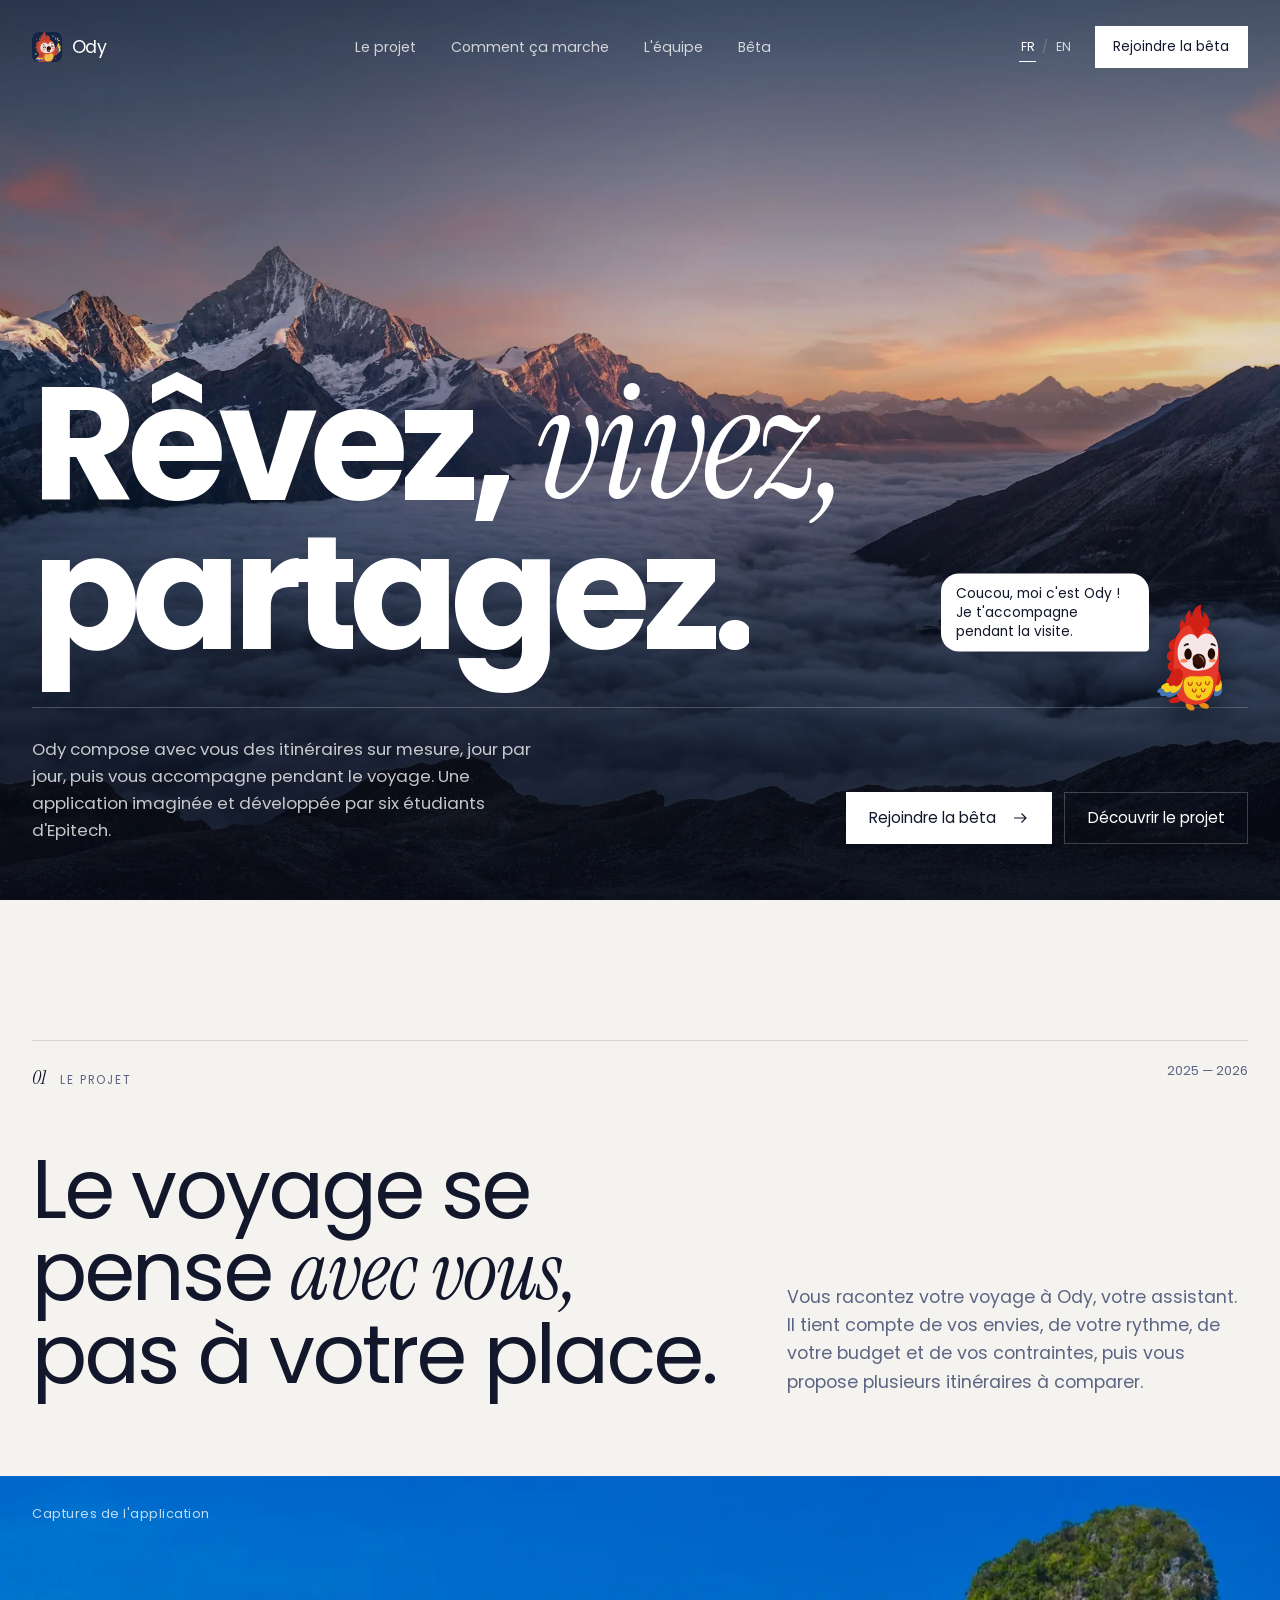
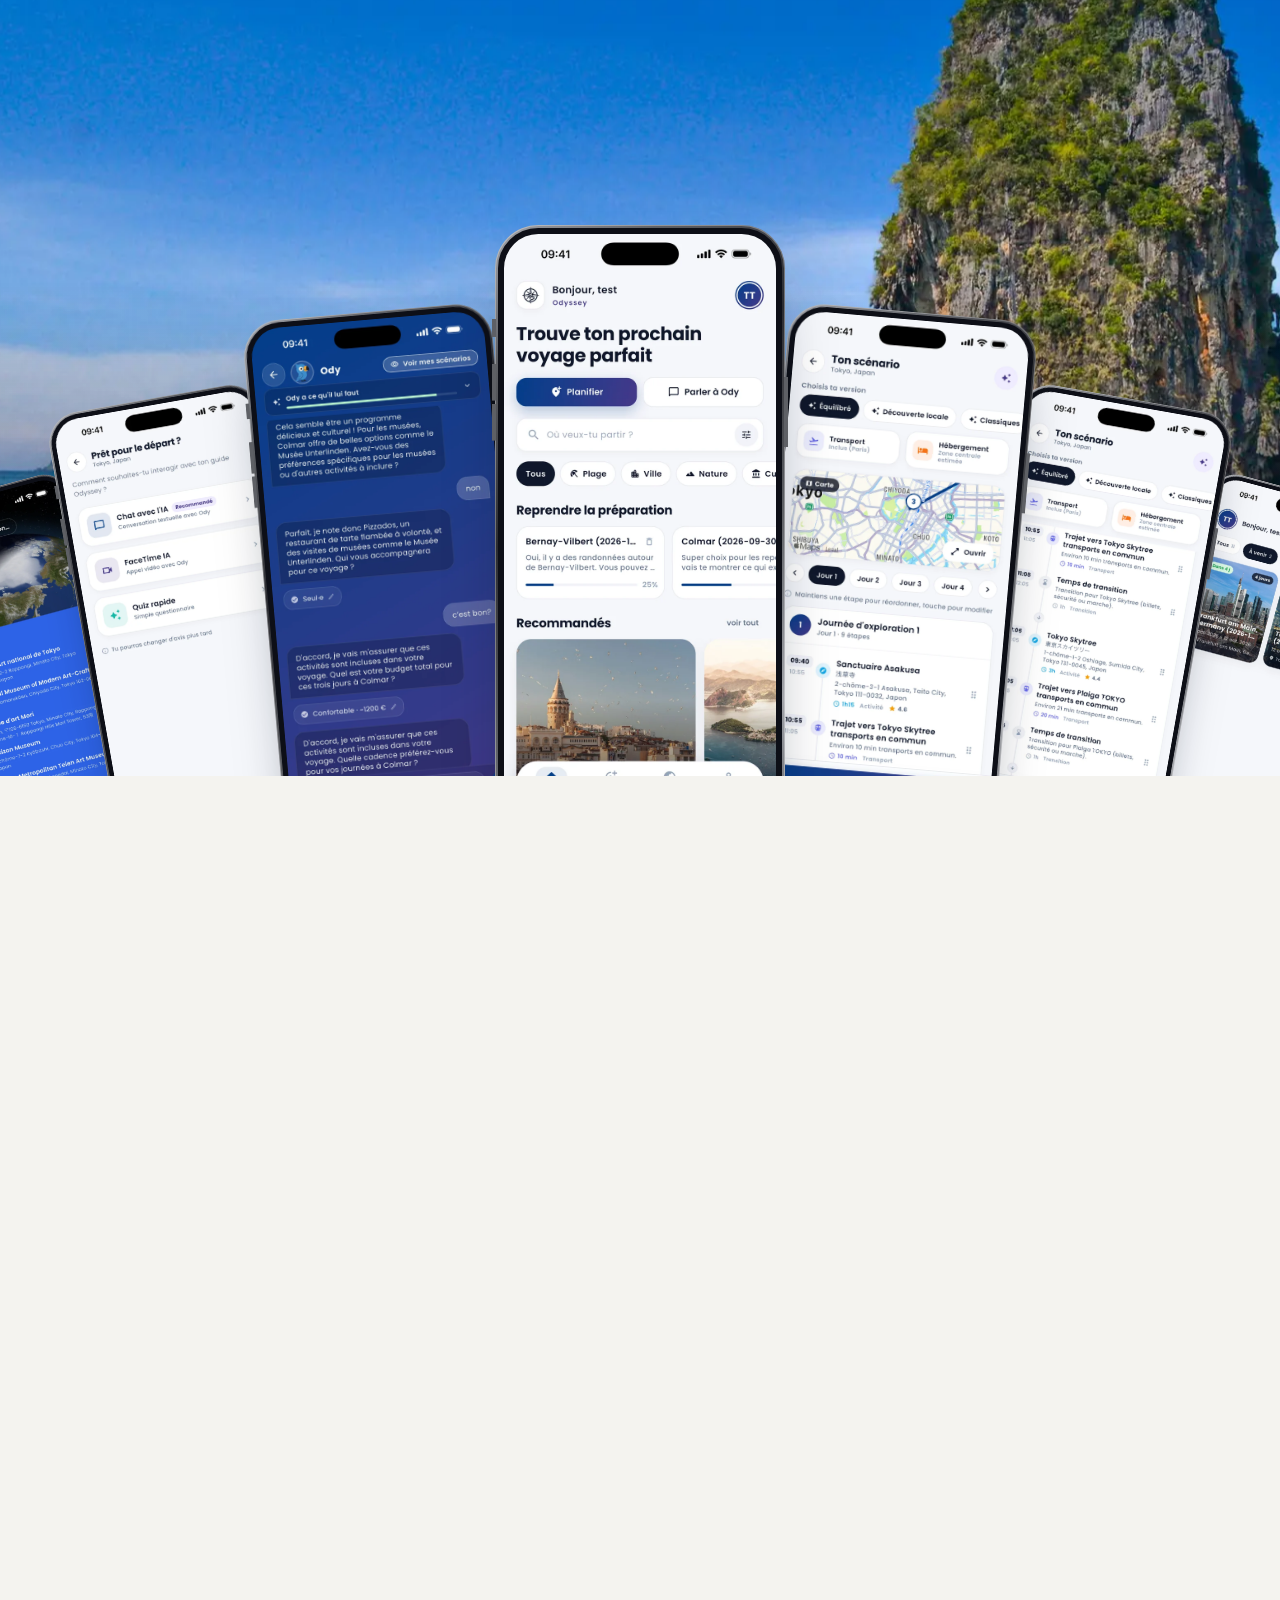
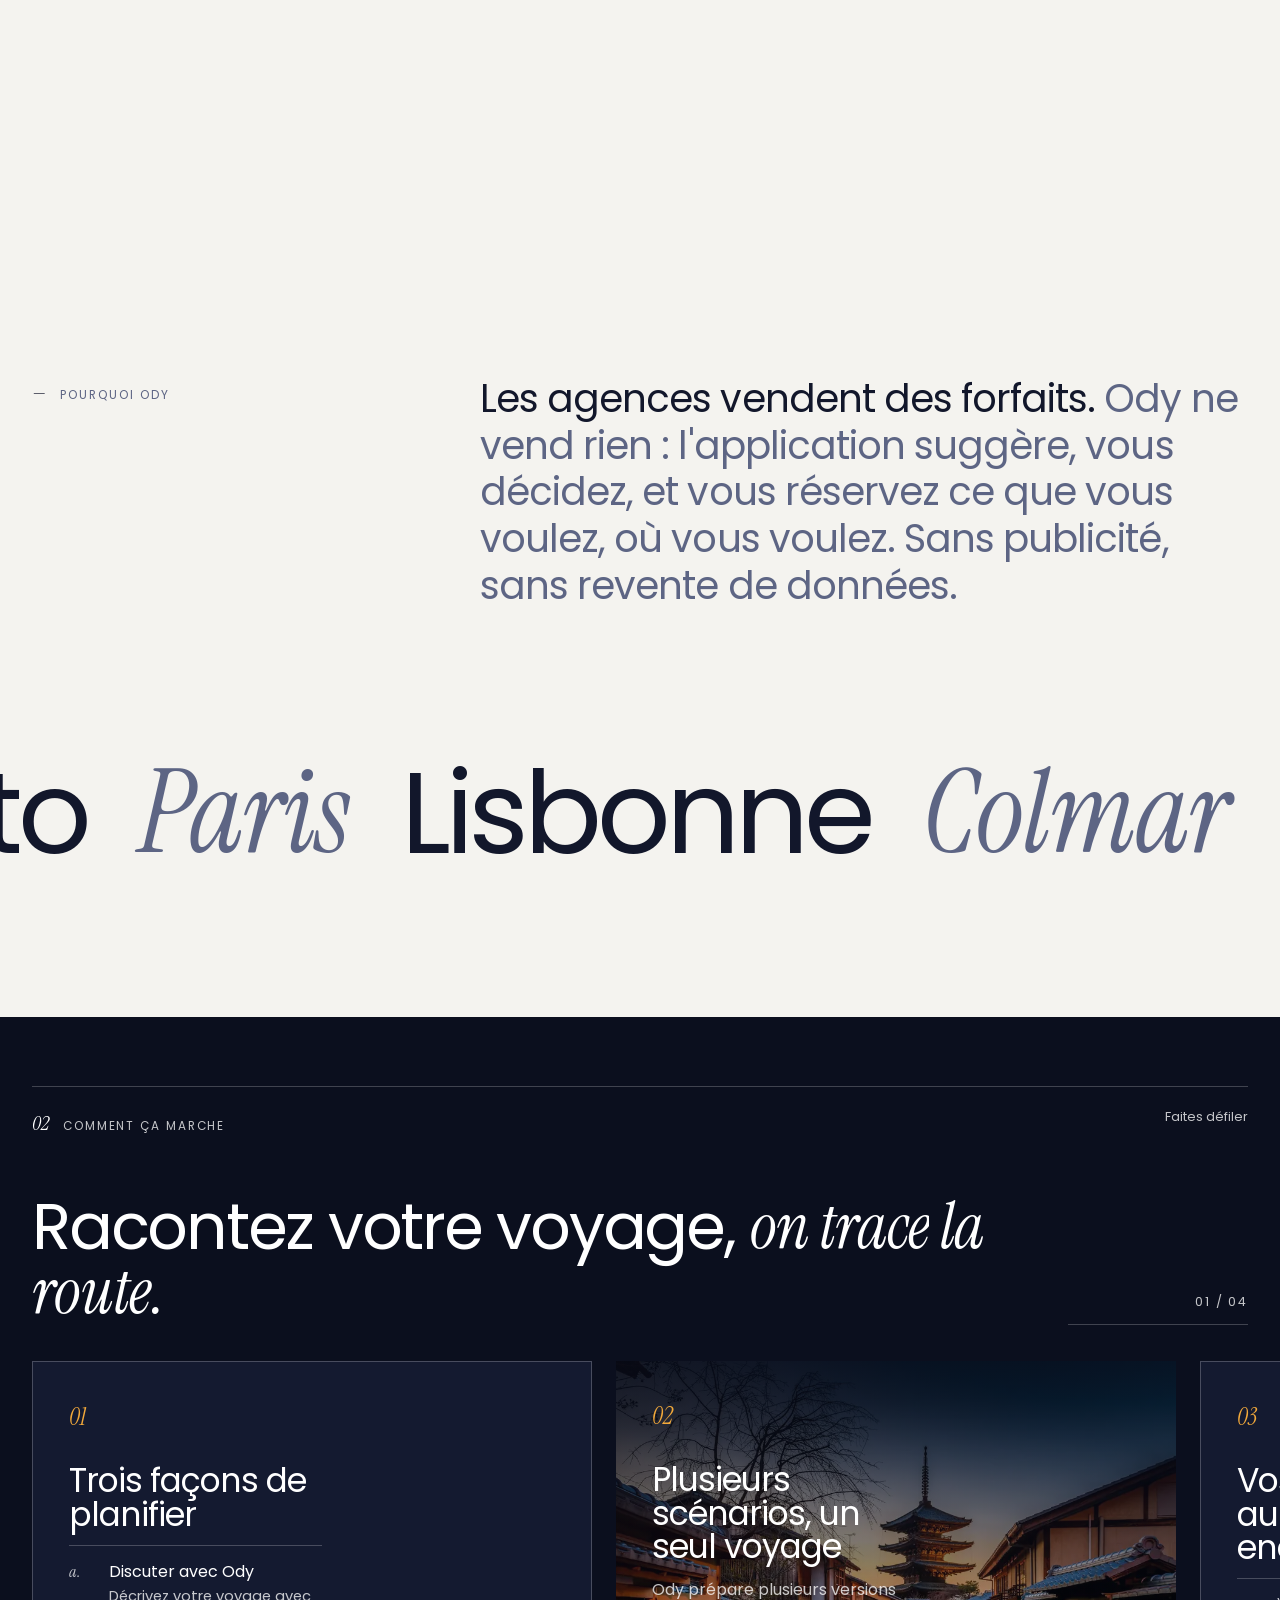
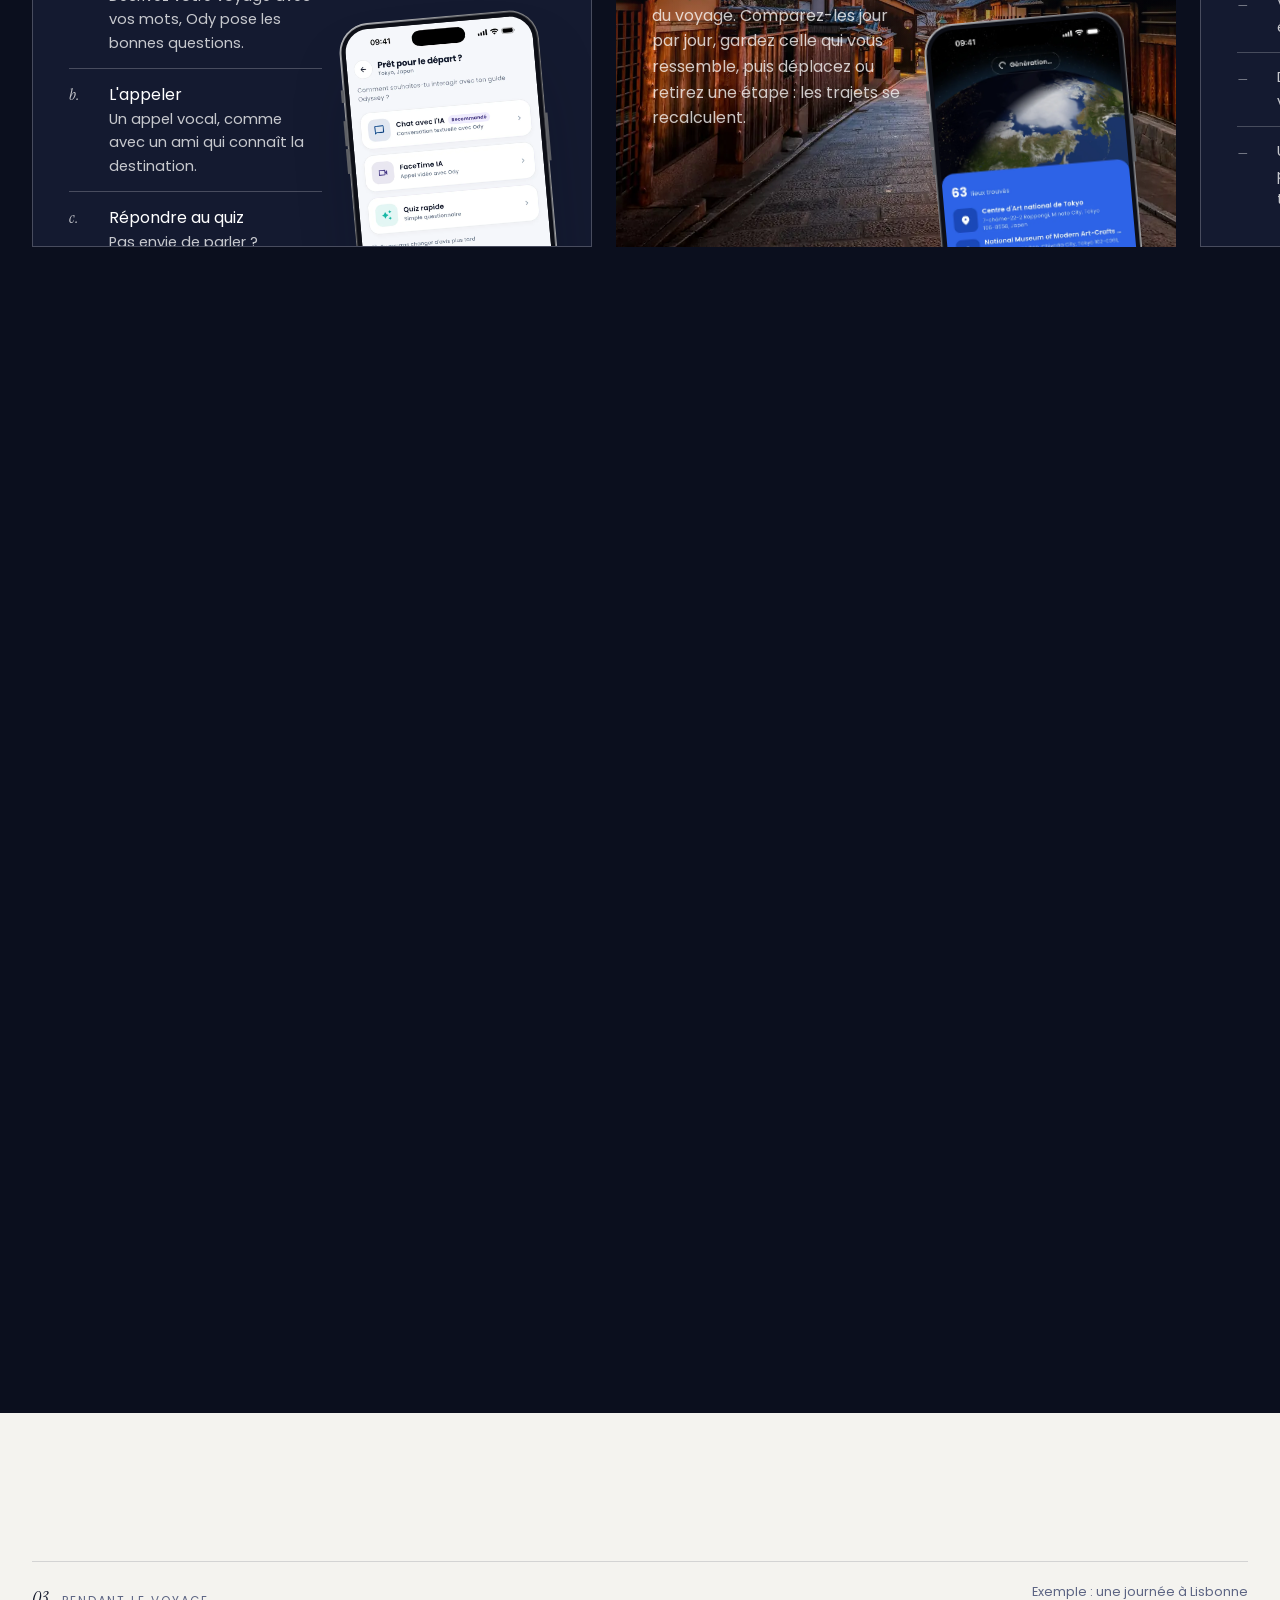
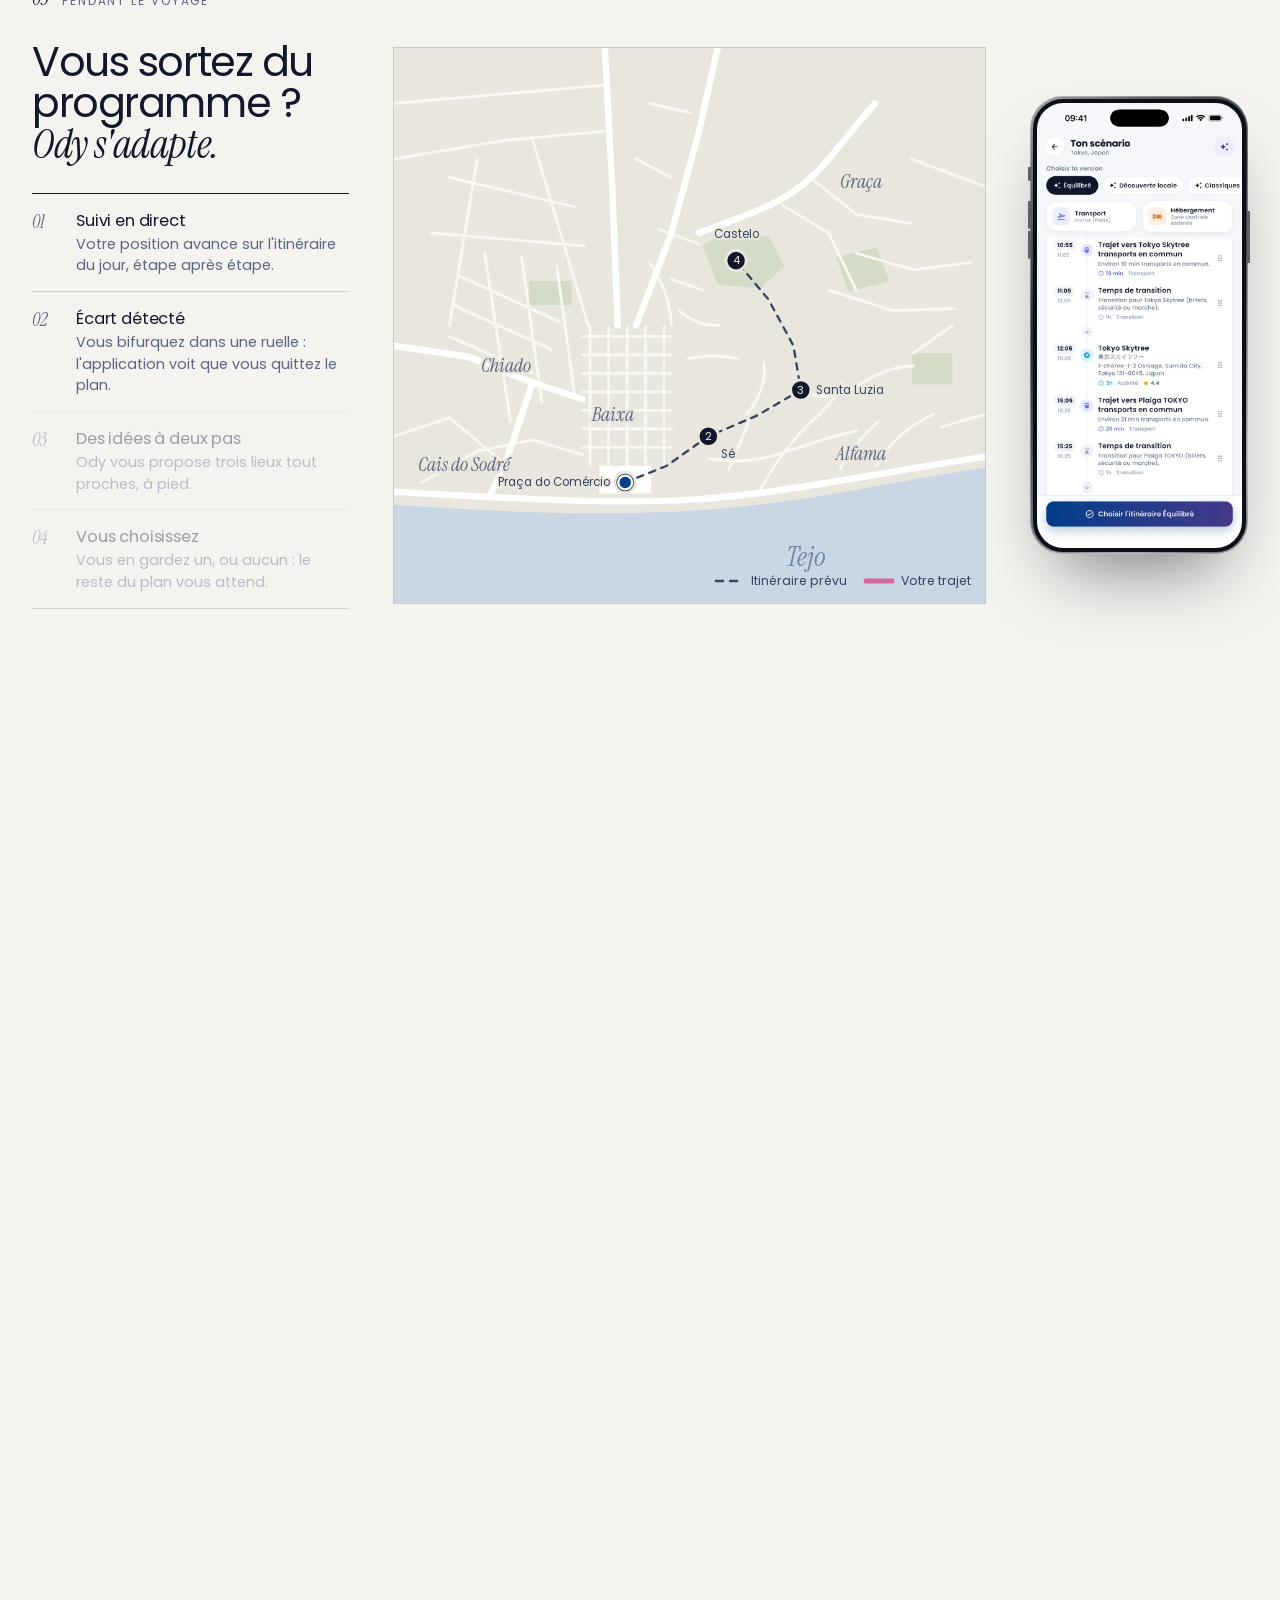
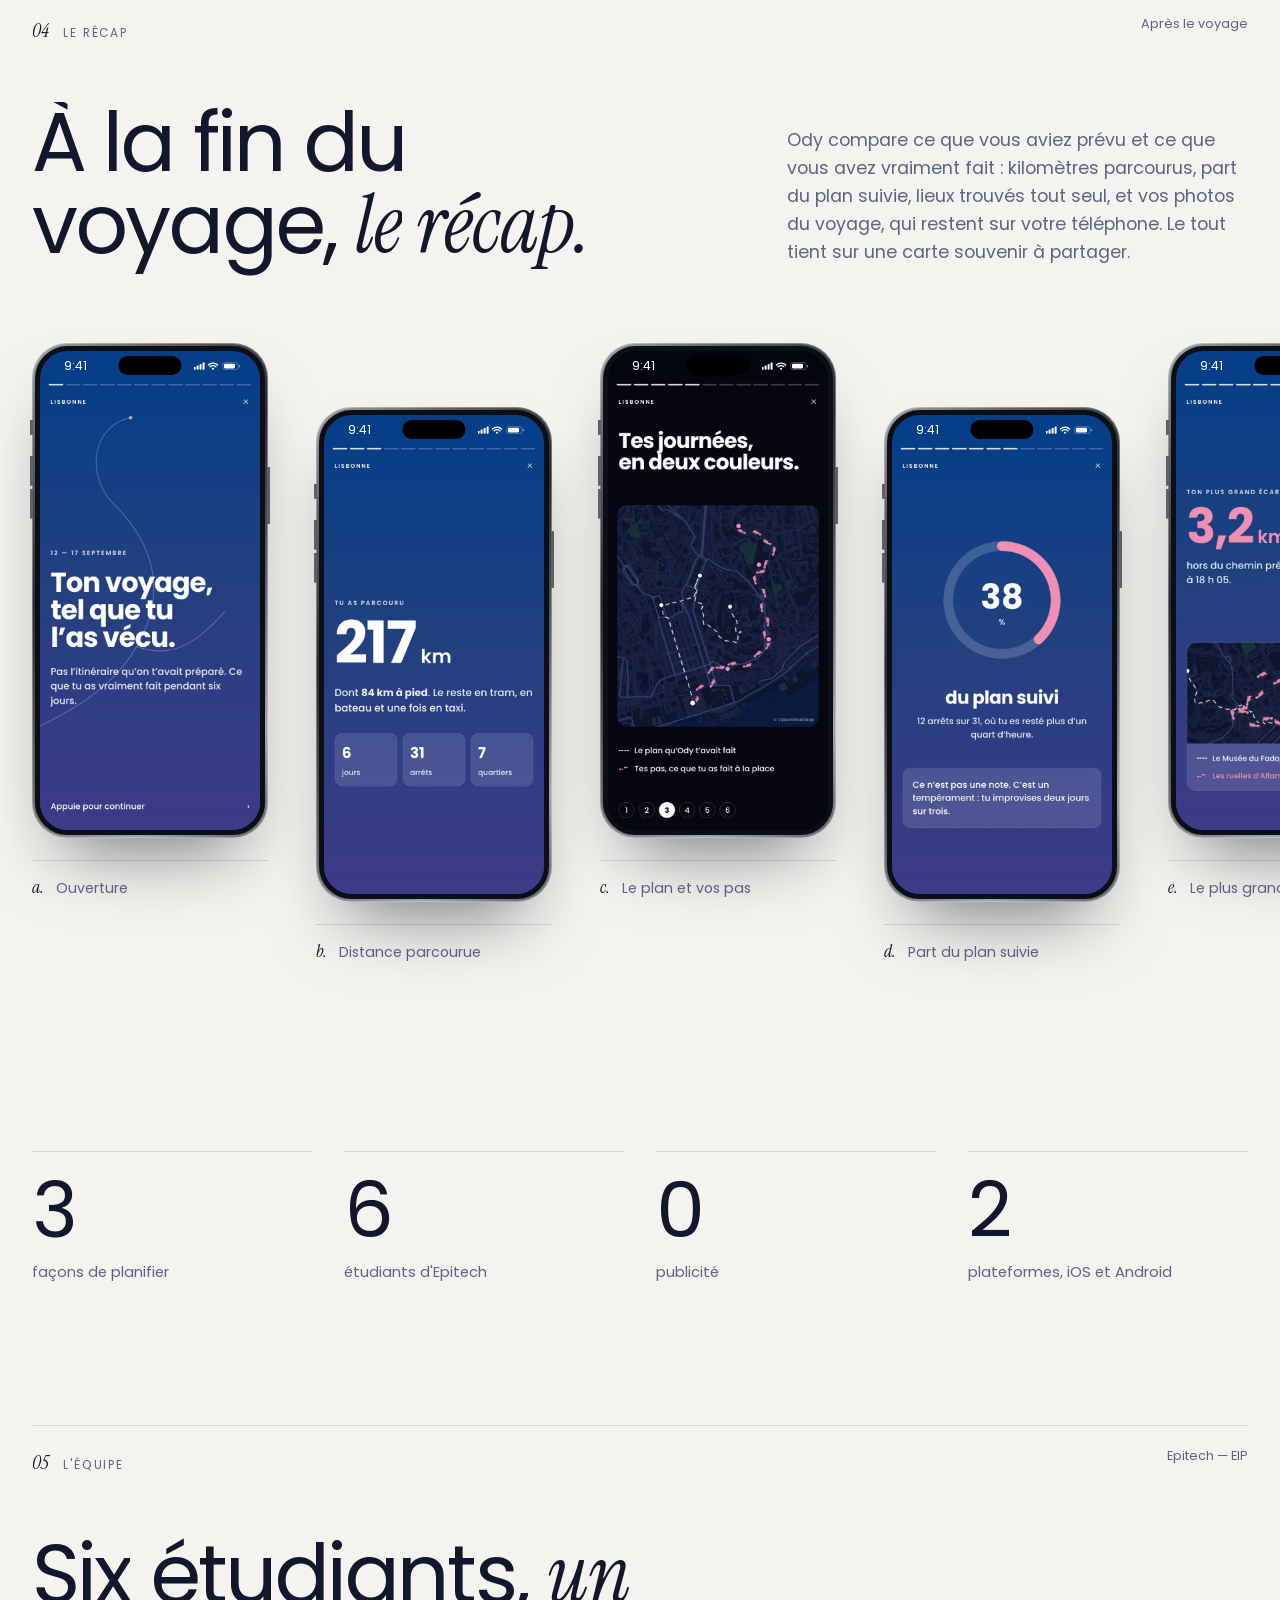
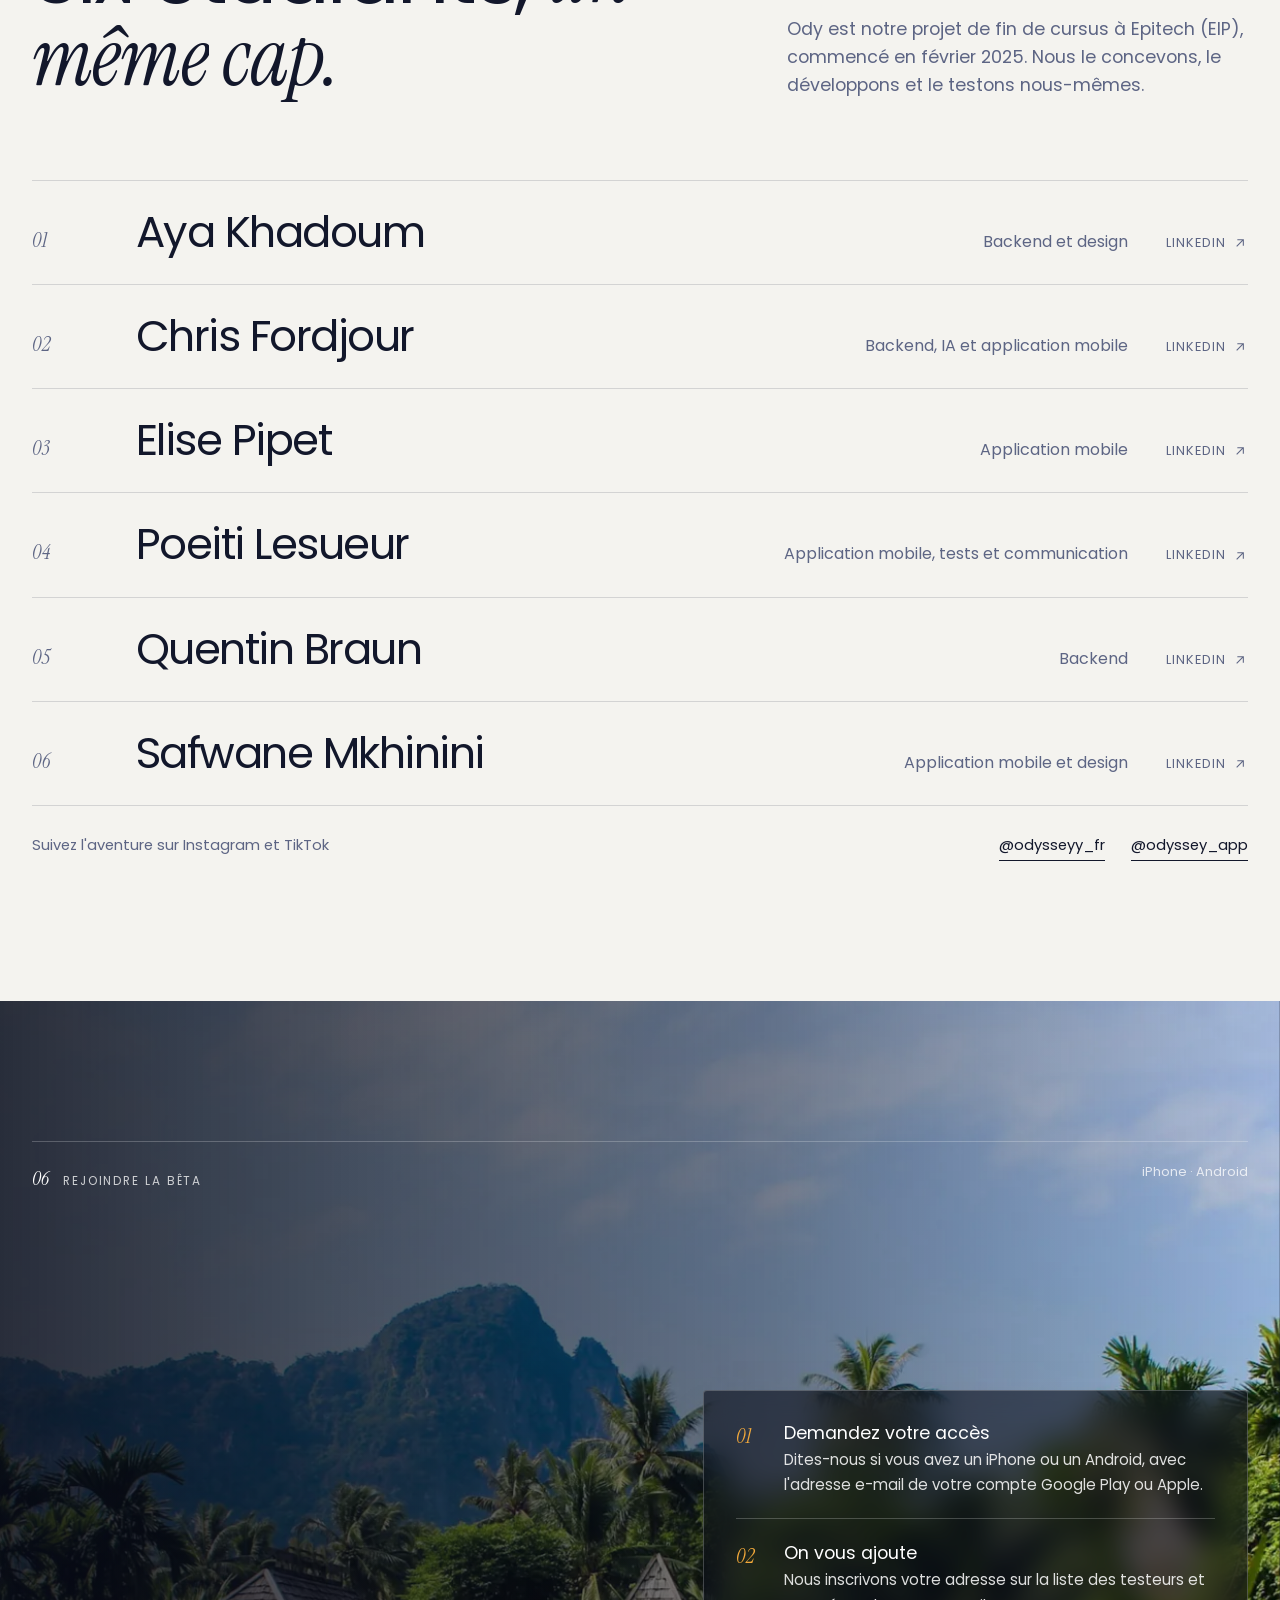
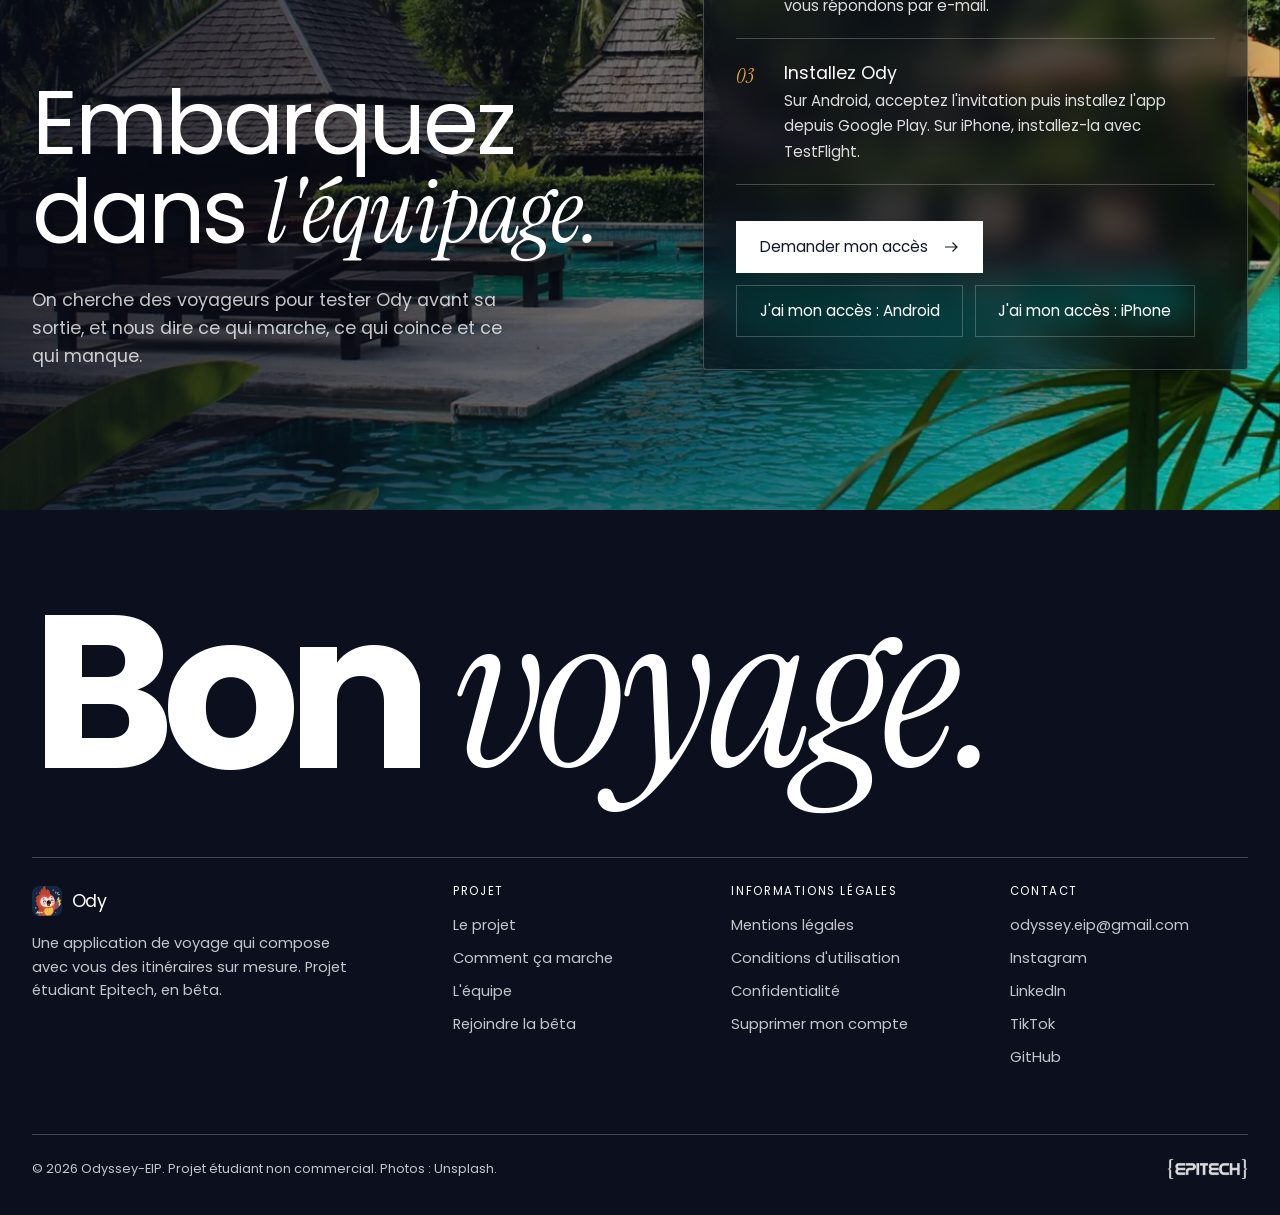
==== commit 3647c286: "chore: renommer Odyssey en Ody sur le site" ====
--- a/index.html
+++ b/index.html
@@ -1,15 +1,15 @@
 <!DOCTYPE html>
-<html lang="fr" data-title-fr="Odyssey — Rêvez, vivez, partagez" data-title-en="Odyssey — Dream, live, share">
+<html lang="fr" data-title-fr="Ody — Rêvez, vivez, partagez" data-title-en="Ody — Dream, live, share">
 <head>
 <meta charset="UTF-8">
 <meta name="viewport" content="width=device-width, initial-scale=1.0">
-<title>Odyssey — Rêvez, vivez, partagez</title>
-<meta name="description" content="Odyssey compose avec vous des itinéraires de voyage sur mesure. Projet étudiant Epitech, en bêta sur iPhone et Android." data-fr="Odyssey compose avec vous des itinéraires de voyage sur mesure. Projet étudiant Epitech, en bêta sur iPhone et Android." data-en="Odyssey builds tailor-made travel itineraries with you. An Epitech student project, in beta on iPhone and Android.">
+<title>Ody — Rêvez, vivez, partagez</title>
+<meta name="description" content="Ody compose avec vous des itinéraires de voyage sur mesure. Projet étudiant Epitech, en bêta sur iPhone et Android." data-fr="Ody compose avec vous des itinéraires de voyage sur mesure. Projet étudiant Epitech, en bêta sur iPhone et Android." data-en="Ody builds tailor-made travel itineraries with you. An Epitech student project, in beta on iPhone and Android.">
 <meta name="theme-color" content="#0b0f1e">
-<meta property="og:title" content="Odyssey — Rêvez, vivez, partagez">
+<meta property="og:title" content="Ody — Rêvez, vivez, partagez">
 <meta property="og:description" content="Des itinéraires de voyage sur mesure, pensés avec vous. Rejoignez la bêta sur iPhone ou Android.">
-<meta property="og:image" content="https://odyssey.chsfdjr.com/assets/img/alps-1200.webp">
-<meta property="og:url" content="https://odyssey.chsfdjr.com/">
+<meta property="og:image" content="https://ody.chsfdjr.com/assets/img/alps-1200.webp">
+<meta property="og:url" content="https://ody.chsfdjr.com/">
 <link rel="icon" type="image/svg+xml" href="assets/img/logo-ody.svg">
 <link rel="apple-touch-icon" href="assets/img/logo-ody.svg">
 <link rel="preload" href="assets/fonts/poppins-700.woff2" as="font" type="font/woff2" crossorigin>
@@ -45,7 +45,7 @@
 <nav class="nav nav-fixed" data-nav aria-label="Navigation principale" data-aria-fr="Navigation principale" data-aria-en="Main navigation">
   <a class="brand" href="#top">
     <img src="assets/img/logo-ody.svg" alt="" width="30" height="30">
-    <span>Odyssey</span>
+    <span>Ody</span>
   </a>
   <ul class="nav-links">
     <li><a href="#projet" data-fr="Le projet" data-en="The project">Le projet</a></li>
@@ -76,7 +76,7 @@
         <span class="line"><span data-fr="partagez." data-en="share.">partagez.</span></span>
       </h1>
       <div class="hero-row" data-ody-perch data-ody-fr="Coucou, moi c'est Ody&nbsp;! Je t'accompagne pendant la visite." data-ody-en="Hi, I'm Ody! I'll show you around.">
-        <p data-fr="Odyssey compose avec vous des itinéraires sur mesure, jour par jour, puis vous accompagne pendant le voyage. Une application imaginée et développée par six étudiants d'Epitech." data-en="Odyssey builds tailor-made, day-by-day itineraries with you, then stays with you during the trip. An app designed and built by six Epitech students.">Odyssey compose avec vous des itinéraires sur mesure, jour par jour, puis vous accompagne pendant le voyage. Une application imaginée et développée par six étudiants d'Epitech.</p>
+        <p data-fr="Ody compose avec vous des itinéraires sur mesure, jour par jour, puis vous accompagne pendant le voyage. Une application imaginée et développée par six étudiants d'Epitech." data-en="Ody builds tailor-made, day-by-day itineraries with you, then stays with you during the trip. An app designed and built by six Epitech students.">Ody compose avec vous des itinéraires sur mesure, jour par jour, puis vous accompagne pendant le voyage. Une application imaginée et développée par six étudiants d'Epitech.</p>
         <div class="hero-actions">
           <a class="btn btn-light" href="#beta"><span data-fr="Rejoindre la bêta" data-en="Join the beta">Rejoindre la bêta</span><svg class="arrow" viewBox="0 0 24 24" fill="none" stroke="currentColor" stroke-width="1.6" aria-hidden="true"><path d="M4 12h16M14 6l6 6-6 6"/></svg></a>
           <a class="btn btn-line" href="#projet"><span data-fr="Découvrir le projet" data-en="Discover the project">Découvrir le projet</span></a>
@@ -100,7 +100,7 @@
         <em data-fr="avec vous," data-en="with you,">avec vous,</em>
         <span data-fr="pas à votre place." data-en="never for you.">pas à votre place.</span>
       </h2>
-      <p class="reveal" style="--d:3" data-ody-perch data-ody-fr="Ici, c'est toi qui décides. Moi, je propose des idées." data-ody-en="You decide. I just bring the ideas." data-fr="Vous racontez votre voyage à Ody, l'assistant d'Odyssey. Il tient compte de vos envies, de votre rythme, de votre budget et de vos contraintes, puis vous propose plusieurs itinéraires à comparer." data-en="You tell Ody, Odyssey's assistant, about your trip. It takes your wishes, pace, budget and constraints into account, then offers several itineraries to compare.">Vous racontez votre voyage à Ody, l'assistant d'Odyssey. Il tient compte de vos envies, de votre rythme, de votre budget et de vos contraintes, puis vous propose plusieurs itinéraires à comparer.</p>
+      <p class="reveal" style="--d:3" data-ody-perch data-ody-fr="Ici, c'est toi qui décides. Moi, je propose des idées." data-ody-en="You decide. I just bring the ideas." data-fr="Vous racontez votre voyage à Ody, votre assistant. Il tient compte de vos envies, de votre rythme, de votre budget et de vos contraintes, puis vous propose plusieurs itinéraires à comparer." data-en="You tell Ody, your assistant, about your trip. It takes your wishes, pace, budget and constraints into account, then offers several itineraries to compare.">Vous racontez votre voyage à Ody, votre assistant. Il tient compte de vos envies, de votre rythme, de votre budget et de vos contraintes, puis vous propose plusieurs itinéraires à comparer.</p>
     </div>
   </div>
 
@@ -111,7 +111,7 @@
         <div class="slot" style="--i:-3;--a:3" data-slot><div class="iphone"><div class="iphone-screen"><img src="assets/img/ios-generation.webp" data-src-fr="assets/img/ios-generation.webp" data-src-en="assets/img/ios-generation-en.webp" alt="Ody cherche des lieux pour le voyage" data-alt-fr="Ody cherche des lieux pour le voyage" data-alt-en="Ody looking for places for the trip" width="1320" height="2868" loading="lazy"></div></div></div>
         <div class="slot" style="--i:-2;--a:2" data-slot><div class="iphone"><div class="iphone-screen"><img src="assets/img/ios-modes.webp" data-src-fr="assets/img/ios-modes.webp" data-src-en="assets/img/ios-modes-en.webp" alt="Choix du mode : discussion, appel vidéo ou quiz" data-alt-fr="Choix du mode : discussion, appel vidéo ou quiz" data-alt-en="Choosing a mode: chat, video call or quiz" width="1320" height="2868" loading="lazy"></div></div></div>
         <div class="slot" style="--i:-1;--a:1" data-slot><div class="iphone"><div class="iphone-screen"><img src="assets/img/ios-ody.webp" data-src-fr="assets/img/ios-ody.webp" data-src-en="assets/img/ios-ody-en.webp" alt="Conversation avec Ody dans l'application" data-alt-fr="Conversation avec Ody dans l'application" data-alt-en="A conversation with Ody in the app" width="1320" height="2868" loading="lazy"></div></div></div>
-        <div class="slot" style="--i:0;--a:0" data-slot><div class="iphone" data-ody-perch data-ody-at="center" data-ody-fr="Voilà l'appli&nbsp;! Continue de défiler." data-ody-en="That's the app! Keep scrolling."><div class="iphone-screen"><img src="assets/img/ios-accueil.webp" data-src-fr="assets/img/ios-accueil.webp" data-src-en="assets/img/ios-accueil-en.webp" alt="Écran d'accueil d'Odyssey" data-alt-fr="Écran d'accueil d'Odyssey" data-alt-en="Odyssey's home screen" width="1320" height="2868" loading="lazy"></div></div></div>
+        <div class="slot" style="--i:0;--a:0" data-slot><div class="iphone" data-ody-perch data-ody-at="center" data-ody-fr="Voilà l'appli&nbsp;! Continue de défiler." data-ody-en="That's the app! Keep scrolling."><div class="iphone-screen"><img src="assets/img/ios-accueil.webp" data-src-fr="assets/img/ios-accueil.webp" data-src-en="assets/img/ios-accueil-en.webp" alt="Écran d'accueil d'Ody" data-alt-fr="Écran d'accueil d'Ody" data-alt-en="Ody's home screen" width="1320" height="2868" loading="lazy"></div></div></div>
         <div class="slot" style="--i:1;--a:1" data-slot><div class="iphone"><div class="iphone-screen"><img src="assets/img/ios-scenario.webp" data-src-fr="assets/img/ios-scenario.webp" data-src-en="assets/img/ios-scenario-en.webp" alt="Un scénario de voyage sur la carte" data-alt-fr="Un scénario de voyage sur la carte" data-alt-en="A travel scenario on the map" width="1320" height="2868" loading="lazy"></div></div></div>
         <div class="slot" style="--i:2;--a:2" data-slot><div class="iphone"><div class="iphone-screen"><img src="assets/img/ios-itineraire.webp" data-src-fr="assets/img/ios-itineraire.webp" data-src-en="assets/img/ios-itineraire-en.webp" alt="L'itinéraire détaillé, heure par heure" data-alt-fr="L'itinéraire détaillé, heure par heure" data-alt-en="The detailed itinerary, hour by hour" width="1320" height="2868" loading="lazy"></div></div></div>
         <div class="slot" style="--i:3;--a:3" data-slot><div class="iphone"><div class="iphone-screen"><img src="assets/img/ios-voyages.webp" data-src-fr="assets/img/ios-voyages.webp" data-src-en="assets/img/ios-voyages-en.webp" alt="Vos voyages et leurs récapitulatifs" data-alt-fr="Vos voyages et leurs récapitulatifs" data-alt-en="Your trips and their recaps" width="1320" height="2868" loading="lazy"></div></div></div>
@@ -122,10 +122,10 @@
 
   <div class="wrap">
     <div class="manifesto">
-      <span class="label reveal"><span class="n">—</span><span data-fr="Pourquoi Odyssey" data-en="Why Odyssey">Pourquoi Odyssey</span></span>
+      <span class="label reveal"><span class="n">—</span><span data-fr="Pourquoi Ody" data-en="Why Ody">Pourquoi Ody</span></span>
       <p class="lead reveal" style="--d:1" data-ody-perch data-ody-fr="Pas de pub, pas de revente de données. Promis, juré, picoré&nbsp;!" data-ody-en="No ads, no data resale. Cross my feathers!">
         <span data-fr="Les agences vendent des forfaits." data-en="Agencies sell packages.">Les agences vendent des forfaits.</span>
-        <span data-fr="Odyssey ne vend rien : l'application suggère, vous décidez, et vous réservez ce que vous voulez, où vous voulez. Sans publicité, sans revente de données." data-en="Odyssey sells nothing: the app suggests, you decide, and you book what you want, where you want. No ads, no data resale.">Odyssey ne vend rien : l'application suggère, vous décidez, et vous réservez ce que vous voulez, où vous voulez. Sans publicité, sans revente de données.</span>
+        <span data-fr="Ody ne vend rien : l'application suggère, vous décidez, et vous réservez ce que vous voulez, où vous voulez. Sans publicité, sans revente de données." data-en="Ody sells nothing: the app suggests, you decide, and you book what you want, where you want. No ads, no data resale.">Ody ne vend rien : l'application suggère, vous décidez, et vous réservez ce que vous voulez, où vous voulez. Sans publicité, sans revente de données.</span>
       </p>
     </div>
   </div>
@@ -220,7 +220,7 @@
         <div class="trip-copy">
           <h2 class="split">
             <span data-fr="Vous sortez du programme&nbsp;?" data-en="Off the plan?">Vous sortez du programme&nbsp;?</span>
-            <em data-fr="Odyssey s'adapte." data-en="Odyssey adapts.">Odyssey s'adapte.</em>
+            <em data-fr="Ody s'adapte." data-en="Ody adapts.">Ody s'adapte.</em>
           </h2>
           <ol class="trip-steps">
             <li class="trip-step" data-trip-step="1"><i>01</i><div><b data-fr="Suivi en direct" data-en="Live tracking">Suivi en direct</b><span data-fr="Votre position avance sur l'itinéraire du jour, étape après étape." data-en="Your position moves along the day's itinerary, stop after stop.">Votre position avance sur l'itinéraire du jour, étape après étape.</span></div></li>
@@ -317,7 +317,7 @@
               <img src="assets/img/ios-itineraire.webp" data-src-fr="assets/img/ios-itineraire.webp" data-src-en="assets/img/ios-itineraire-en.webp" alt="L'itinéraire du jour dans l'application" data-alt-fr="L'itinéraire du jour dans l'application" data-alt-en="The day's itinerary in the app" width="1320" height="2868" loading="lazy">
               <div class="trip-notif">
                 <span class="trip-notif-icon"><img src="assets/img/logo-ody.svg" alt="" width="30" height="30"></span>
-                <span class="trip-notif-body"><b>Odyssey</b><span data-fr="Tu t'es écarté du plan. 3 idées à moins de 500&nbsp;m." data-en="You left the plan. 3 ideas within 500&nbsp;m.">Tu t'es écarté du plan. 3 idées à moins de 500&nbsp;m.</span></span>
+                <span class="trip-notif-body"><b>Ody</b><span data-fr="Tu t'es écarté du plan. 3 idées à moins de 500&nbsp;m." data-en="You left the plan. 3 ideas within 500&nbsp;m.">Tu t'es écarté du plan. 3 idées à moins de 500&nbsp;m.</span></span>
                 <span class="trip-notif-time" data-fr="maintenant" data-en="now">maintenant</span>
               </div>
             </div>
@@ -352,7 +352,7 @@
         <span data-fr="À la fin du voyage," data-en="When the trip ends,">À la fin du voyage,</span>
         <em data-fr="le récap." data-en="the recap.">le récap.</em>
       </h2>
-      <p class="reveal" style="--d:3" data-fr="Odyssey compare ce que vous aviez prévu et ce que vous avez vraiment fait : kilomètres parcourus, part du plan suivie, lieux trouvés tout seul, et vos photos du voyage, qui restent sur votre téléphone. Le tout tient sur une carte souvenir à partager." data-en="Odyssey compares what you planned with what you actually did: distance covered, how much of the plan you followed, places you found on your own, and your trip photos, which stay on your phone. It all fits on a keepsake card you can share.">Odyssey compare ce que vous aviez prévu et ce que vous avez vraiment fait : kilomètres parcourus, part du plan suivie, lieux trouvés tout seul, et vos photos du voyage, qui restent sur votre téléphone. Le tout tient sur une carte souvenir à partager.</p>
+      <p class="reveal" style="--d:3" data-fr="Ody compare ce que vous aviez prévu et ce que vous avez vraiment fait : kilomètres parcourus, part du plan suivie, lieux trouvés tout seul, et vos photos du voyage, qui restent sur votre téléphone. Le tout tient sur une carte souvenir à partager." data-en="Ody compares what you planned with what you actually did: distance covered, how much of the plan you followed, places you found on your own, and your trip photos, which stay on your phone. It all fits on a keepsake card you can share.">Ody compare ce que vous aviez prévu et ce que vous avez vraiment fait : kilomètres parcourus, part du plan suivie, lieux trouvés tout seul, et vos photos du voyage, qui restent sur votre téléphone. Le tout tient sur une carte souvenir à partager.</p>
     </div>
   </div>
   <div class="recap-row" data-slide>
@@ -415,7 +415,7 @@
         <span data-fr="Six étudiants," data-en="Six students,">Six étudiants,</span>
         <em data-fr="un même cap." data-en="one heading.">un même cap.</em>
       </h2>
-      <p class="reveal" style="--d:3" data-ody-perch data-ody-mood="wave" data-ody-fr="Voici mon équipage&nbsp;! Dis-leur bonjour." data-ody-en="Meet my crew! Say hi." data-fr="Odyssey est notre projet de fin de cursus à Epitech (EIP), commencé en février 2025. Nous le concevons, le développons et le testons nous-mêmes." data-en="Odyssey is our final-year project at Epitech (EIP), started in February 2025. We design, build and test it ourselves.">Odyssey est notre projet de fin de cursus à Epitech (EIP), commencé en février 2025. Nous le concevons, le développons et le testons nous-mêmes.</p>
+      <p class="reveal" style="--d:3" data-ody-perch data-ody-mood="wave" data-ody-fr="Voici mon équipage&nbsp;! Dis-leur bonjour." data-ody-en="Meet my crew! Say hi." data-fr="Ody est notre projet de fin de cursus à Epitech (EIP), commencé en février 2025. Nous le concevons, le développons et le testons nous-mêmes." data-en="Ody is our final-year project at Epitech (EIP), started in February 2025. We design, build and test it ourselves.">Ody est notre projet de fin de cursus à Epitech (EIP), commencé en février 2025. Nous le concevons, le développons et le testons nous-mêmes.</p>
     </div>
 
     <ol class="crew">
@@ -448,21 +448,21 @@
           <span data-fr="Embarquez dans" data-en="Come">Embarquez dans</span>
           <em data-fr="l'équipage." data-en="aboard.">l'équipage.</em>
         </h2>
-        <p class="beta-intro reveal" style="--d:2" data-fr="On cherche des voyageurs pour tester Odyssey avant sa sortie, et nous dire ce qui marche, ce qui coince et ce qui manque." data-en="We're looking for travelers to try Odyssey before launch and tell us what works, what breaks and what's missing.">On cherche des voyageurs pour tester Odyssey avant sa sortie, et nous dire ce qui marche, ce qui coince et ce qui manque.</p>
+        <p class="beta-intro reveal" style="--d:2" data-fr="On cherche des voyageurs pour tester Ody avant sa sortie, et nous dire ce qui marche, ce qui coince et ce qui manque." data-en="We're looking for travelers to try Ody before launch and tell us what works, what breaks and what's missing.">On cherche des voyageurs pour tester Ody avant sa sortie, et nous dire ce qui marche, ce qui coince et ce qui manque.</p>
       </div>
 
       <div class="beta-panel" data-ody-perch data-ody-mood="happy" data-ody-fr="Psst… il reste de la place à bord. Demande ton accès&nbsp;!" data-ody-en="Psst… there's still room on board. Request your access!">
         <ol class="steps">
           <li class="reveal"><div><strong data-fr="Demandez votre accès" data-en="Request access">Demandez votre accès</strong><span data-fr="Dites-nous si vous avez un iPhone ou un Android, avec l'adresse e-mail de votre compte Google Play ou Apple." data-en="Tell us whether you have an iPhone or an Android, with the email address of your Google Play or Apple account.">Dites-nous si vous avez un iPhone ou un Android, avec l'adresse e-mail de votre compte Google Play ou Apple.</span></div></li>
           <li class="reveal" style="--d:1"><div><strong data-fr="On vous ajoute" data-en="We add you">On vous ajoute</strong><span data-fr="Nous inscrivons votre adresse sur la liste des testeurs et vous répondons par e-mail." data-en="We add your address to the tester list and reply by email.">Nous inscrivons votre adresse sur la liste des testeurs et vous répondons par e-mail.</span></div></li>
-          <li class="reveal" style="--d:2"><div><strong data-fr="Installez Odyssey" data-en="Install Odyssey">Installez Odyssey</strong><span data-fr="Sur Android, acceptez l'invitation puis installez l'app depuis Google Play. Sur iPhone, installez-la avec TestFlight." data-en="On Android, accept the invitation then install the app from Google Play. On iPhone, install it with TestFlight.">Sur Android, acceptez l'invitation puis installez l'app depuis Google Play. Sur iPhone, installez-la avec TestFlight.</span></div></li>
+          <li class="reveal" style="--d:2"><div><strong data-fr="Installez Ody" data-en="Install Ody">Installez Ody</strong><span data-fr="Sur Android, acceptez l'invitation puis installez l'app depuis Google Play. Sur iPhone, installez-la avec TestFlight." data-en="On Android, accept the invitation then install the app from Google Play. On iPhone, install it with TestFlight.">Sur Android, acceptez l'invitation puis installez l'app depuis Google Play. Sur iPhone, installez-la avec TestFlight.</span></div></li>
         </ol>
 
         <div class="beta-actions reveal" style="--d:3">
           <a class="btn btn-light" data-ody-cheer
-             href="mailto:odyssey.eip@gmail.com?subject=Rejoindre%20la%20b%C3%AAta%20Odyssey&amp;body=Bonjour%2C%0A%0AJe%20souhaite%20rejoindre%20la%20b%C3%AAta%20d'Odyssey.%0AMon%20t%C3%A9l%C3%A9phone%20%28iPhone%20ou%20Android%29%20%3A%20%0AAdresse%20e-mail%20%28Gmail%20de%20Google%20Play%2C%20ou%20celle%20de%20mon%20compte%20Apple%29%20%3A%20%0A%0AMerci%20%21"
-             data-href-fr="mailto:odyssey.eip@gmail.com?subject=Rejoindre%20la%20b%C3%AAta%20Odyssey&amp;body=Bonjour%2C%0A%0AJe%20souhaite%20rejoindre%20la%20b%C3%AAta%20d'Odyssey.%0AMon%20t%C3%A9l%C3%A9phone%20%28iPhone%20ou%20Android%29%20%3A%20%0AAdresse%20e-mail%20%28Gmail%20de%20Google%20Play%2C%20ou%20celle%20de%20mon%20compte%20Apple%29%20%3A%20%0A%0AMerci%20%21"
-             data-href-en="mailto:odyssey.eip@gmail.com?subject=Join%20the%20Odyssey%20beta&amp;body=Hello%2C%0A%0AI'd%20like%20to%20join%20the%20Odyssey%20beta.%0AMy%20phone%20%28iPhone%20or%20Android%29%3A%20%0AEmail%20address%20%28Gmail%20for%20Google%20Play%2C%20or%20my%20Apple%20Account%20email%29%3A%20%0A%0AThanks%21">
+             href="mailto:odyssey.eip@gmail.com?subject=Rejoindre%20la%20b%C3%AAta%20Ody&amp;body=Bonjour%2C%0A%0AJe%20souhaite%20rejoindre%20la%20b%C3%AAta%20d'Ody.%0AMon%20t%C3%A9l%C3%A9phone%20%28iPhone%20ou%20Android%29%20%3A%20%0AAdresse%20e-mail%20%28Gmail%20de%20Google%20Play%2C%20ou%20celle%20de%20mon%20compte%20Apple%29%20%3A%20%0A%0AMerci%20%21"
+             data-href-fr="mailto:odyssey.eip@gmail.com?subject=Rejoindre%20la%20b%C3%AAta%20Ody&amp;body=Bonjour%2C%0A%0AJe%20souhaite%20rejoindre%20la%20b%C3%AAta%20d'Ody.%0AMon%20t%C3%A9l%C3%A9phone%20%28iPhone%20ou%20Android%29%20%3A%20%0AAdresse%20e-mail%20%28Gmail%20de%20Google%20Play%2C%20ou%20celle%20de%20mon%20compte%20Apple%29%20%3A%20%0A%0AMerci%20%21"
+             data-href-en="mailto:odyssey.eip@gmail.com?subject=Join%20the%20Ody%20beta&amp;body=Hello%2C%0A%0AI'd%20like%20to%20join%20the%20Ody%20beta.%0AMy%20phone%20%28iPhone%20or%20Android%29%3A%20%0AEmail%20address%20%28Gmail%20for%20Google%20Play%2C%20or%20my%20Apple%20Account%20email%29%3A%20%0A%0AThanks%21">
             <span data-fr="Demander mon accès" data-en="Request access">Demander mon accès</span>
             <svg class="arrow" viewBox="0 0 24 24" fill="none" stroke="currentColor" stroke-width="1.6" aria-hidden="true"><path d="M4 12h16M14 6l6 6-6 6"/></svg>
           </a>
@@ -485,7 +485,7 @@
     <p class="footer-word split" aria-hidden="true"><span data-fr="Bon" data-en="Bon">Bon</span> <em data-fr="voyage." data-en="voyage.">voyage.</em></p>
     <div class="footer-grid" data-ody-perch data-ody-mood="wave" data-ody-fr="Bon voyage&nbsp;! Reviens me voir." data-ody-en="Bon voyage! Come back soon.">
       <div>
-        <a class="brand" href="#top"><img src="assets/img/logo-ody.svg" alt="" width="30" height="30"><span>Odyssey</span></a>
+        <a class="brand" href="#top"><img src="assets/img/logo-ody.svg" alt="" width="30" height="30"><span>Ody</span></a>
         <p class="footer-tag" data-fr="Une application de voyage qui compose avec vous des itinéraires sur mesure. Projet étudiant Epitech, en bêta." data-en="A travel app that builds tailor-made itineraries with you. An Epitech student project, in beta.">Une application de voyage qui compose avec vous des itinéraires sur mesure. Projet étudiant Epitech, en bêta.</p>
       </div>
       <div>
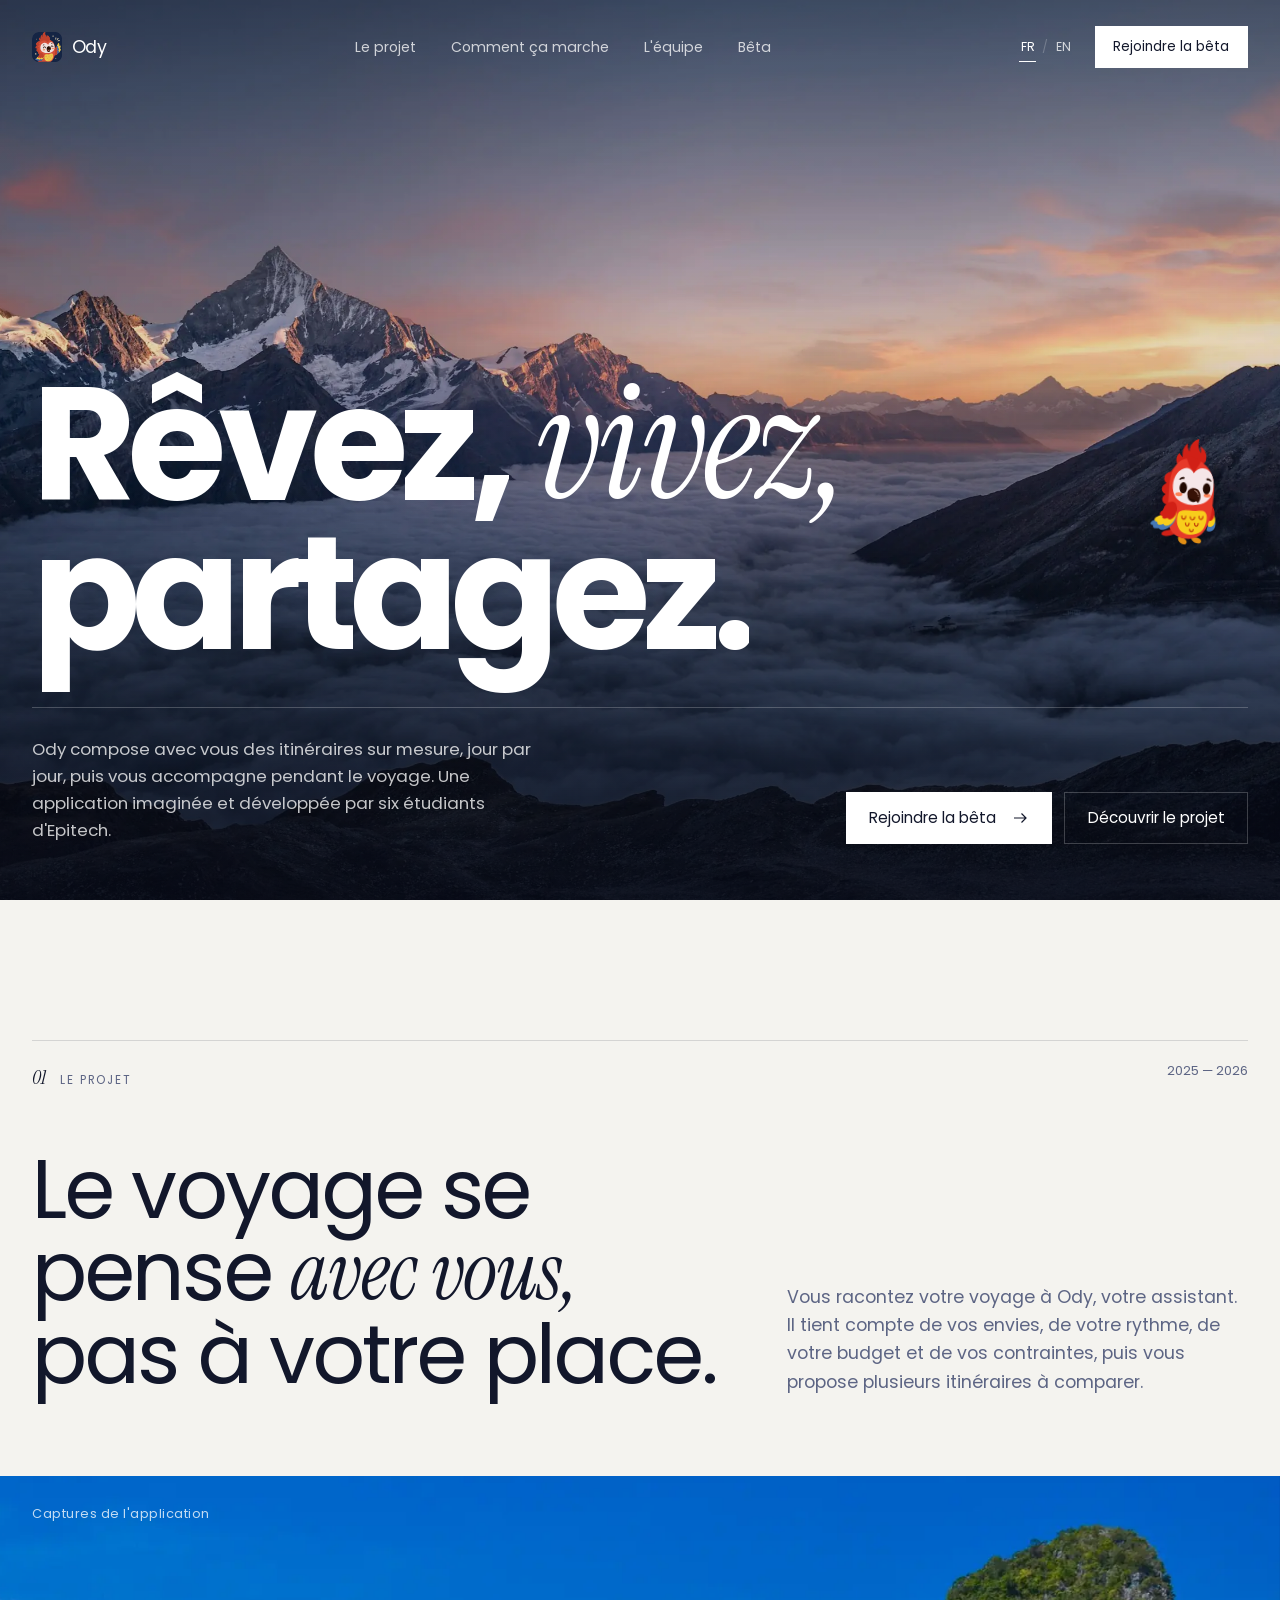
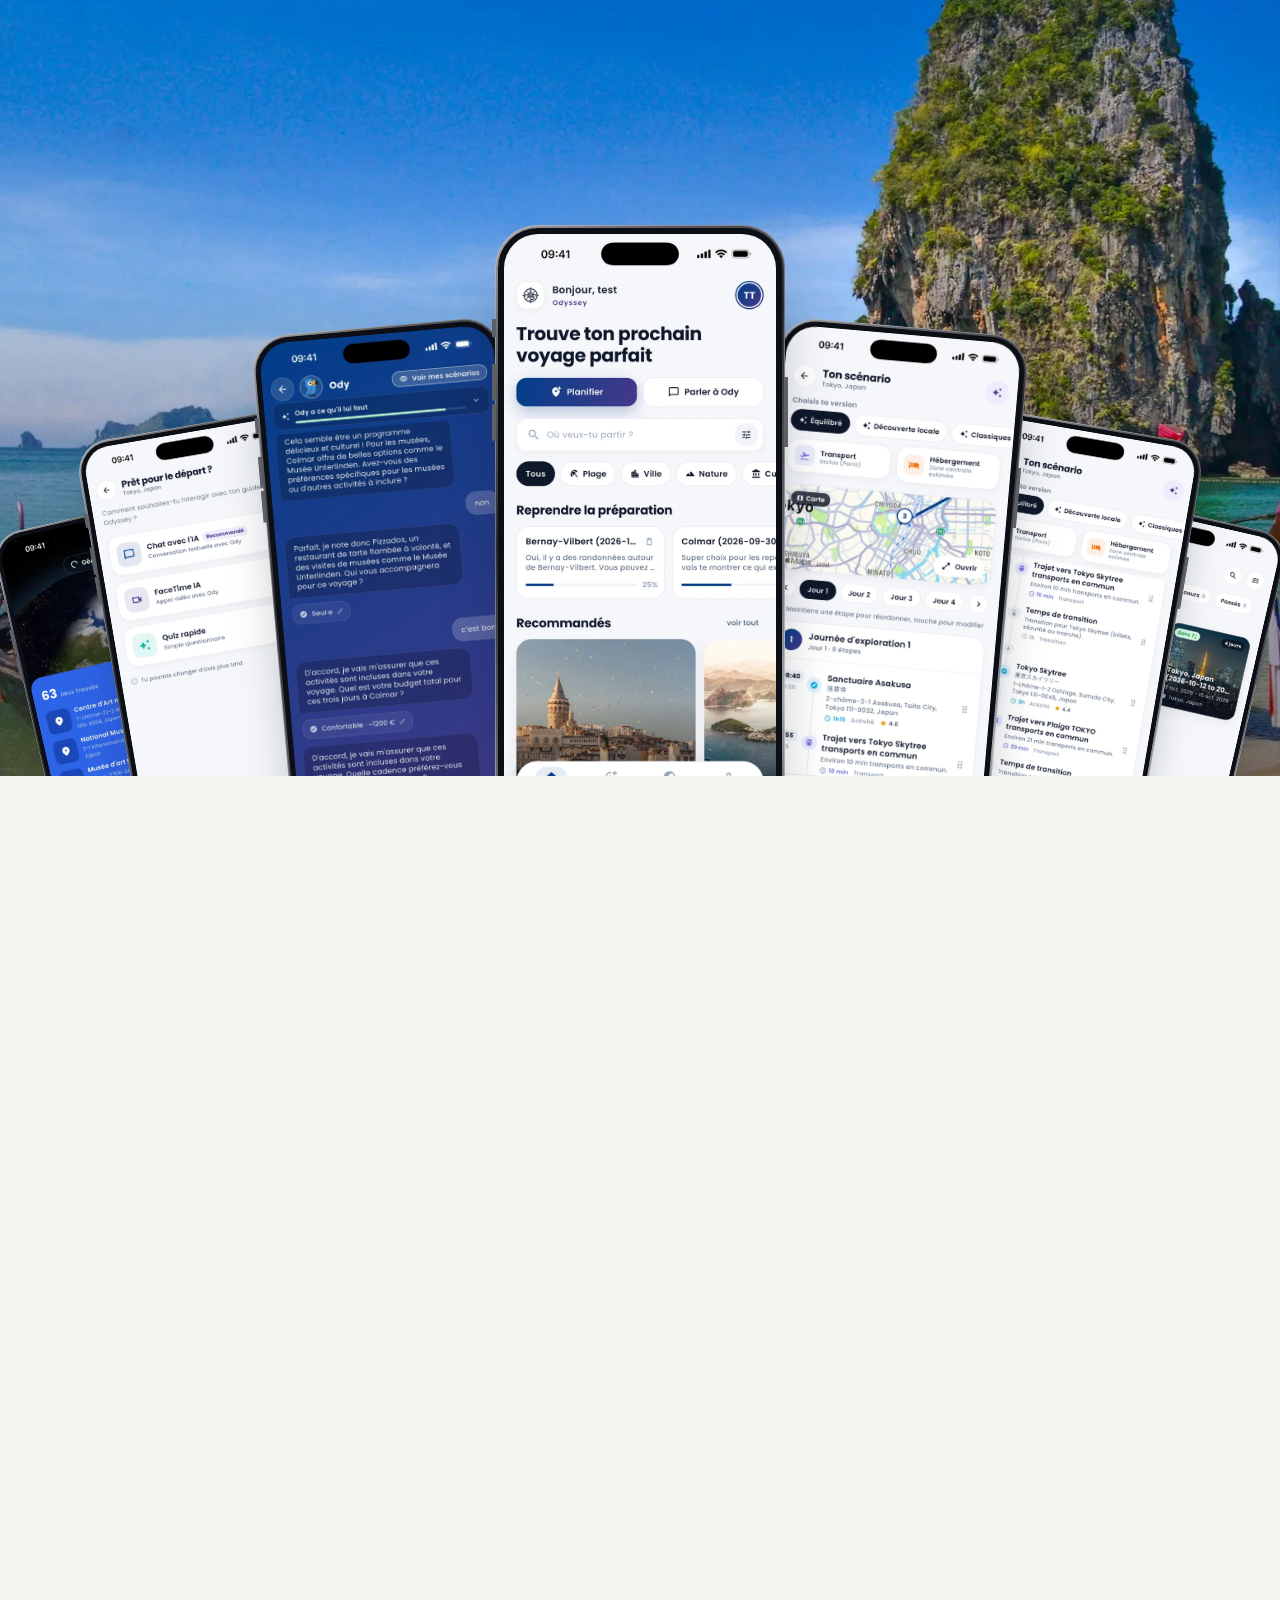
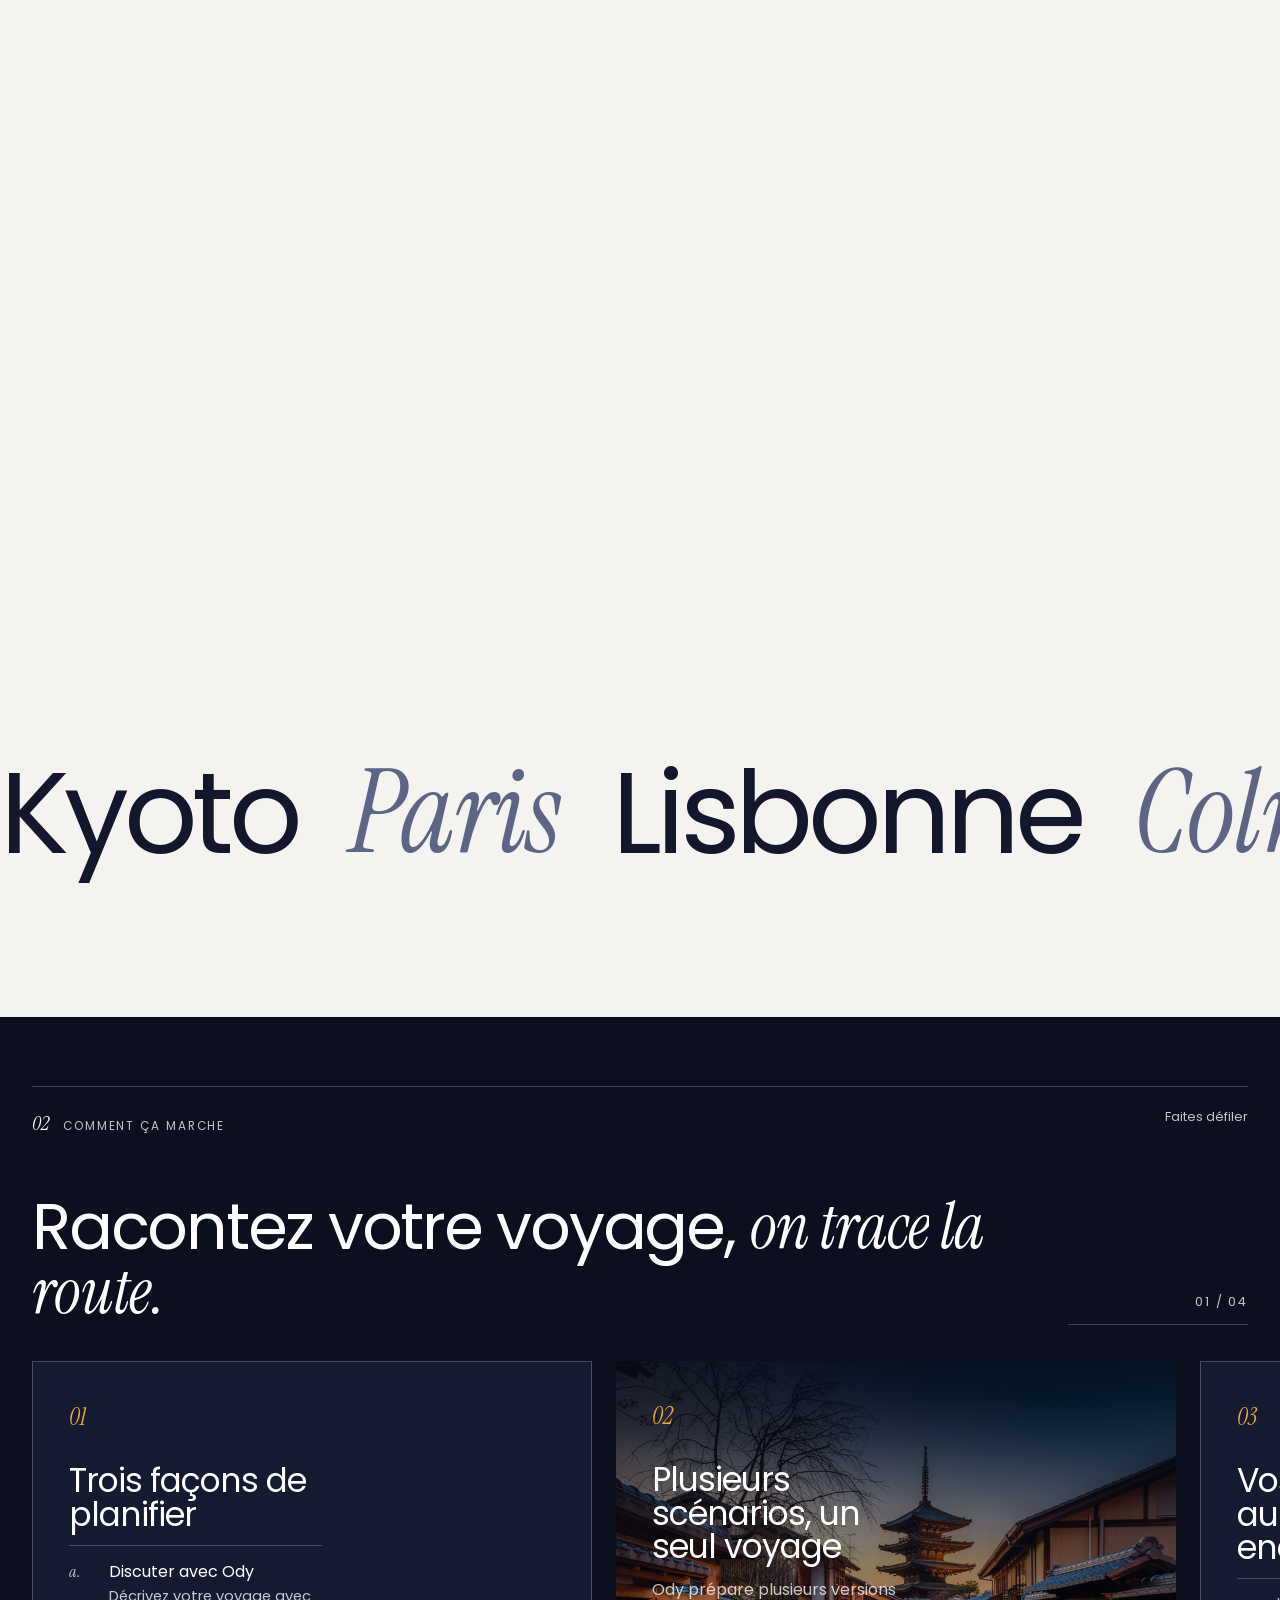
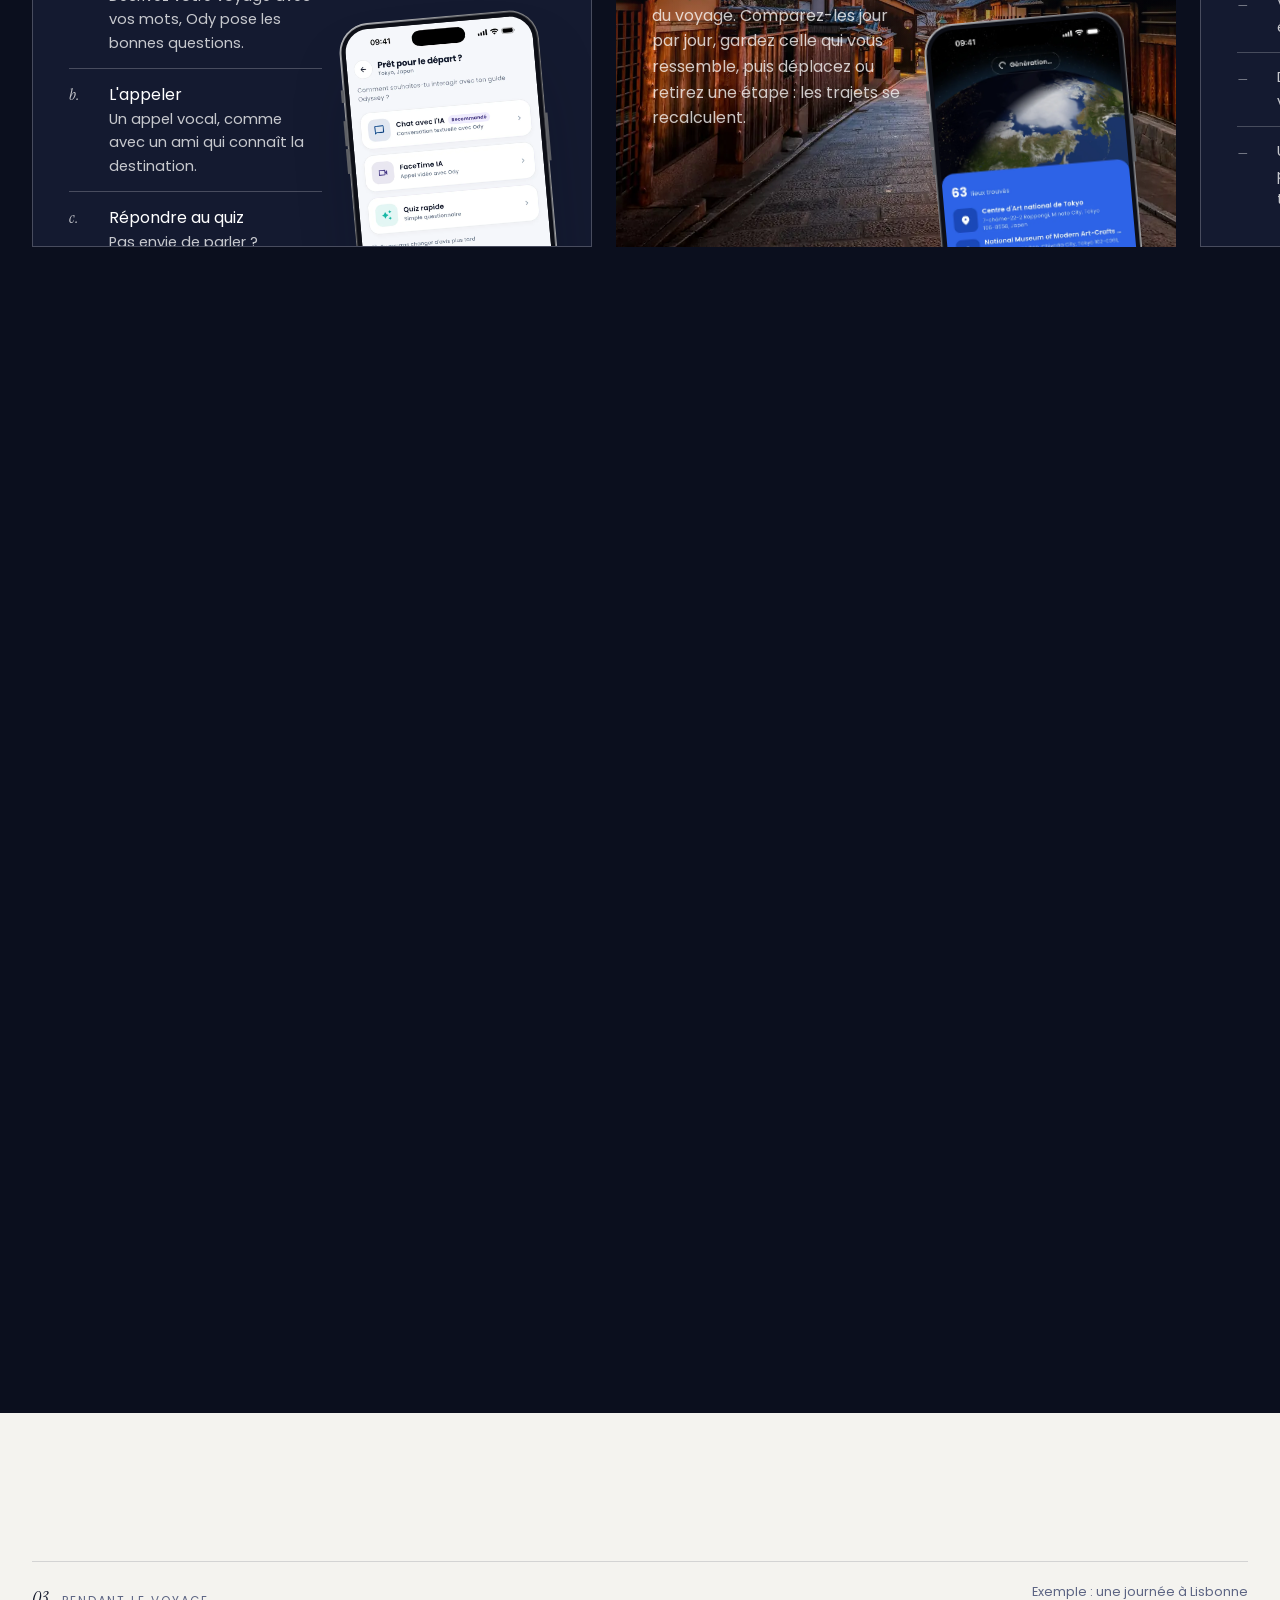
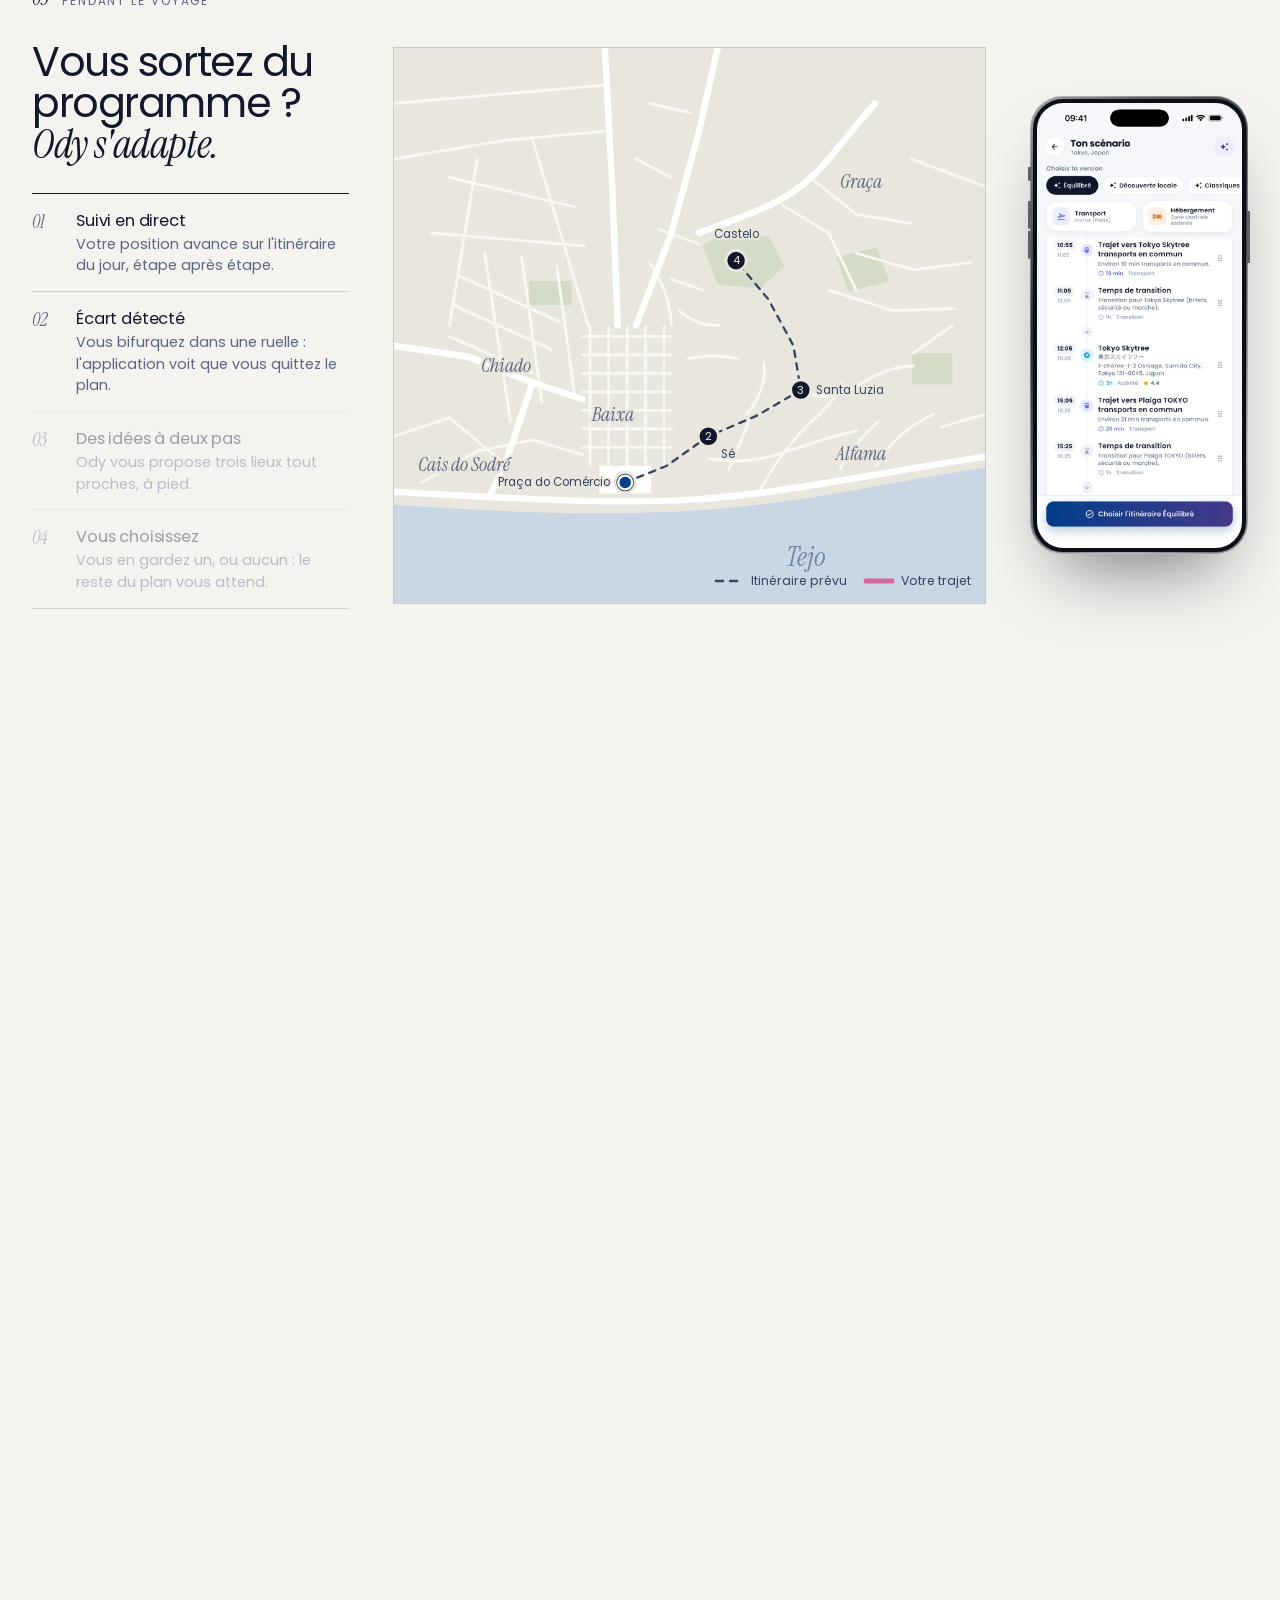
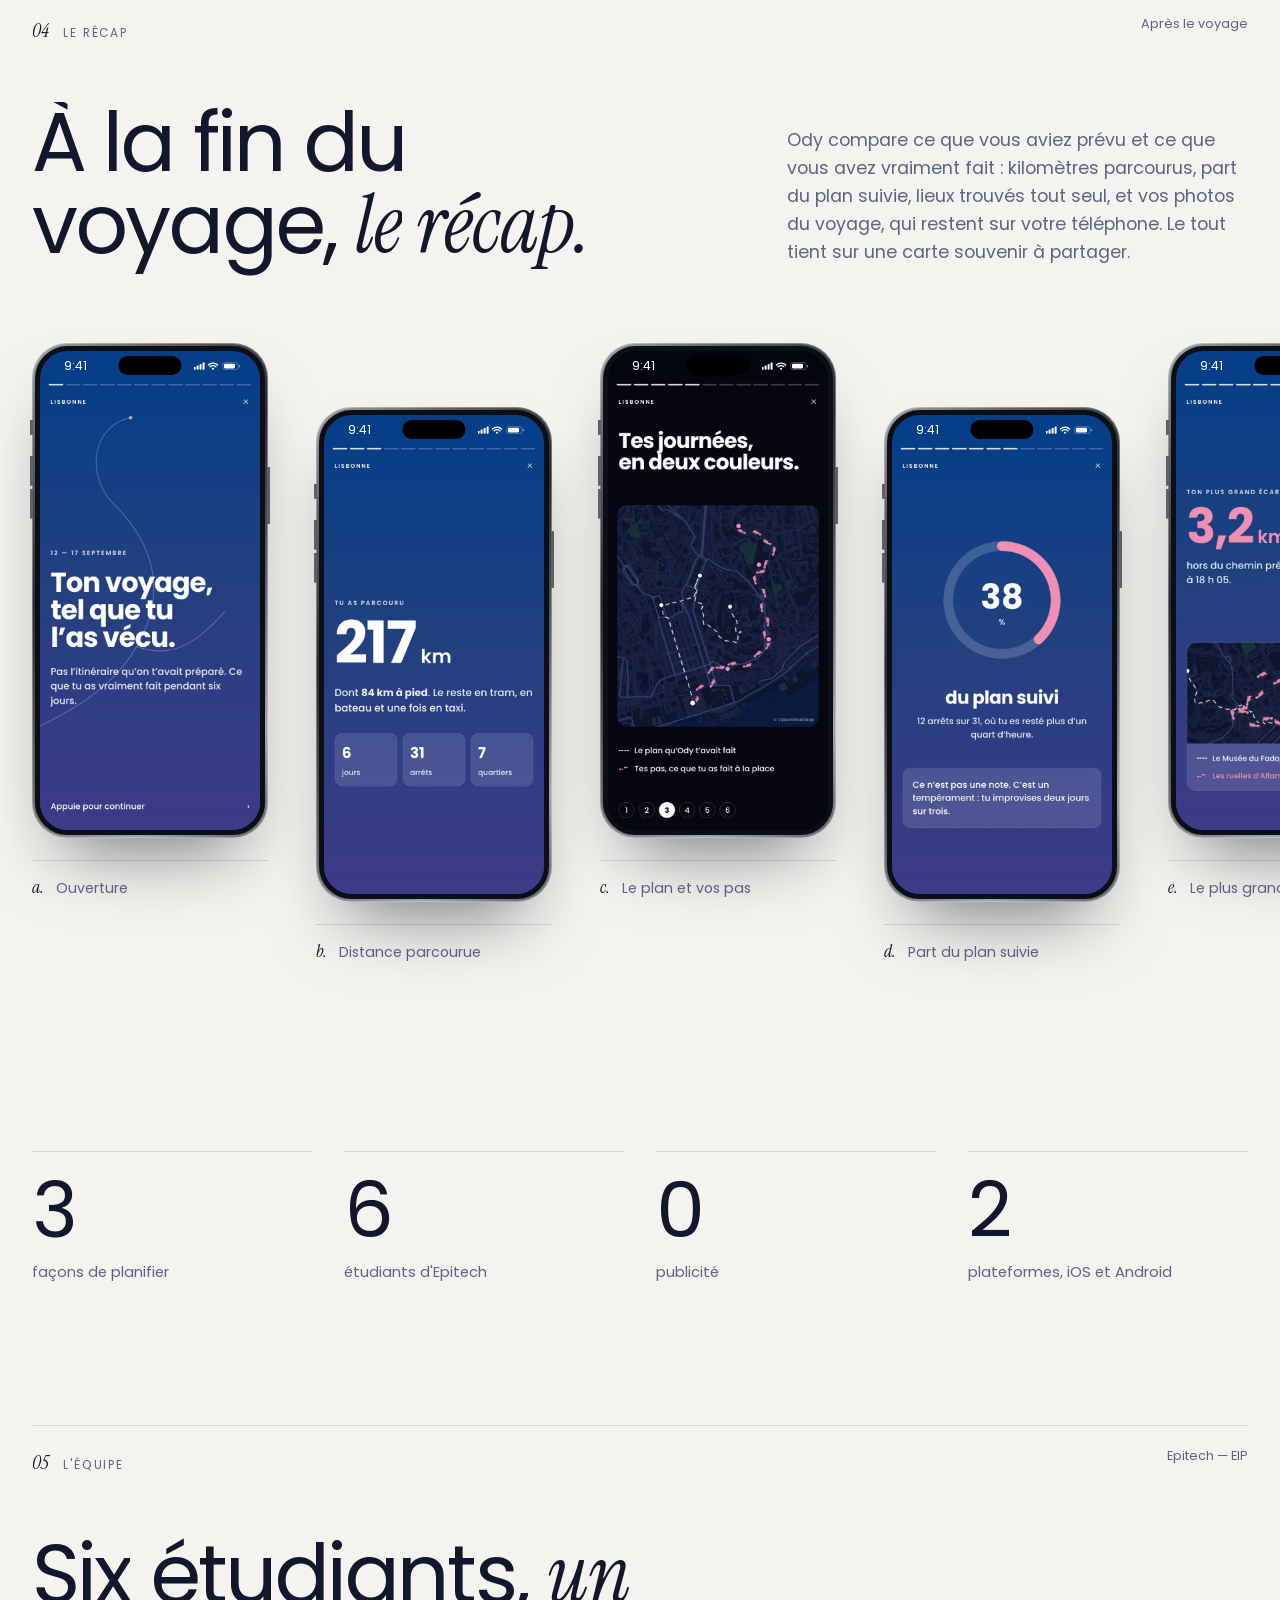
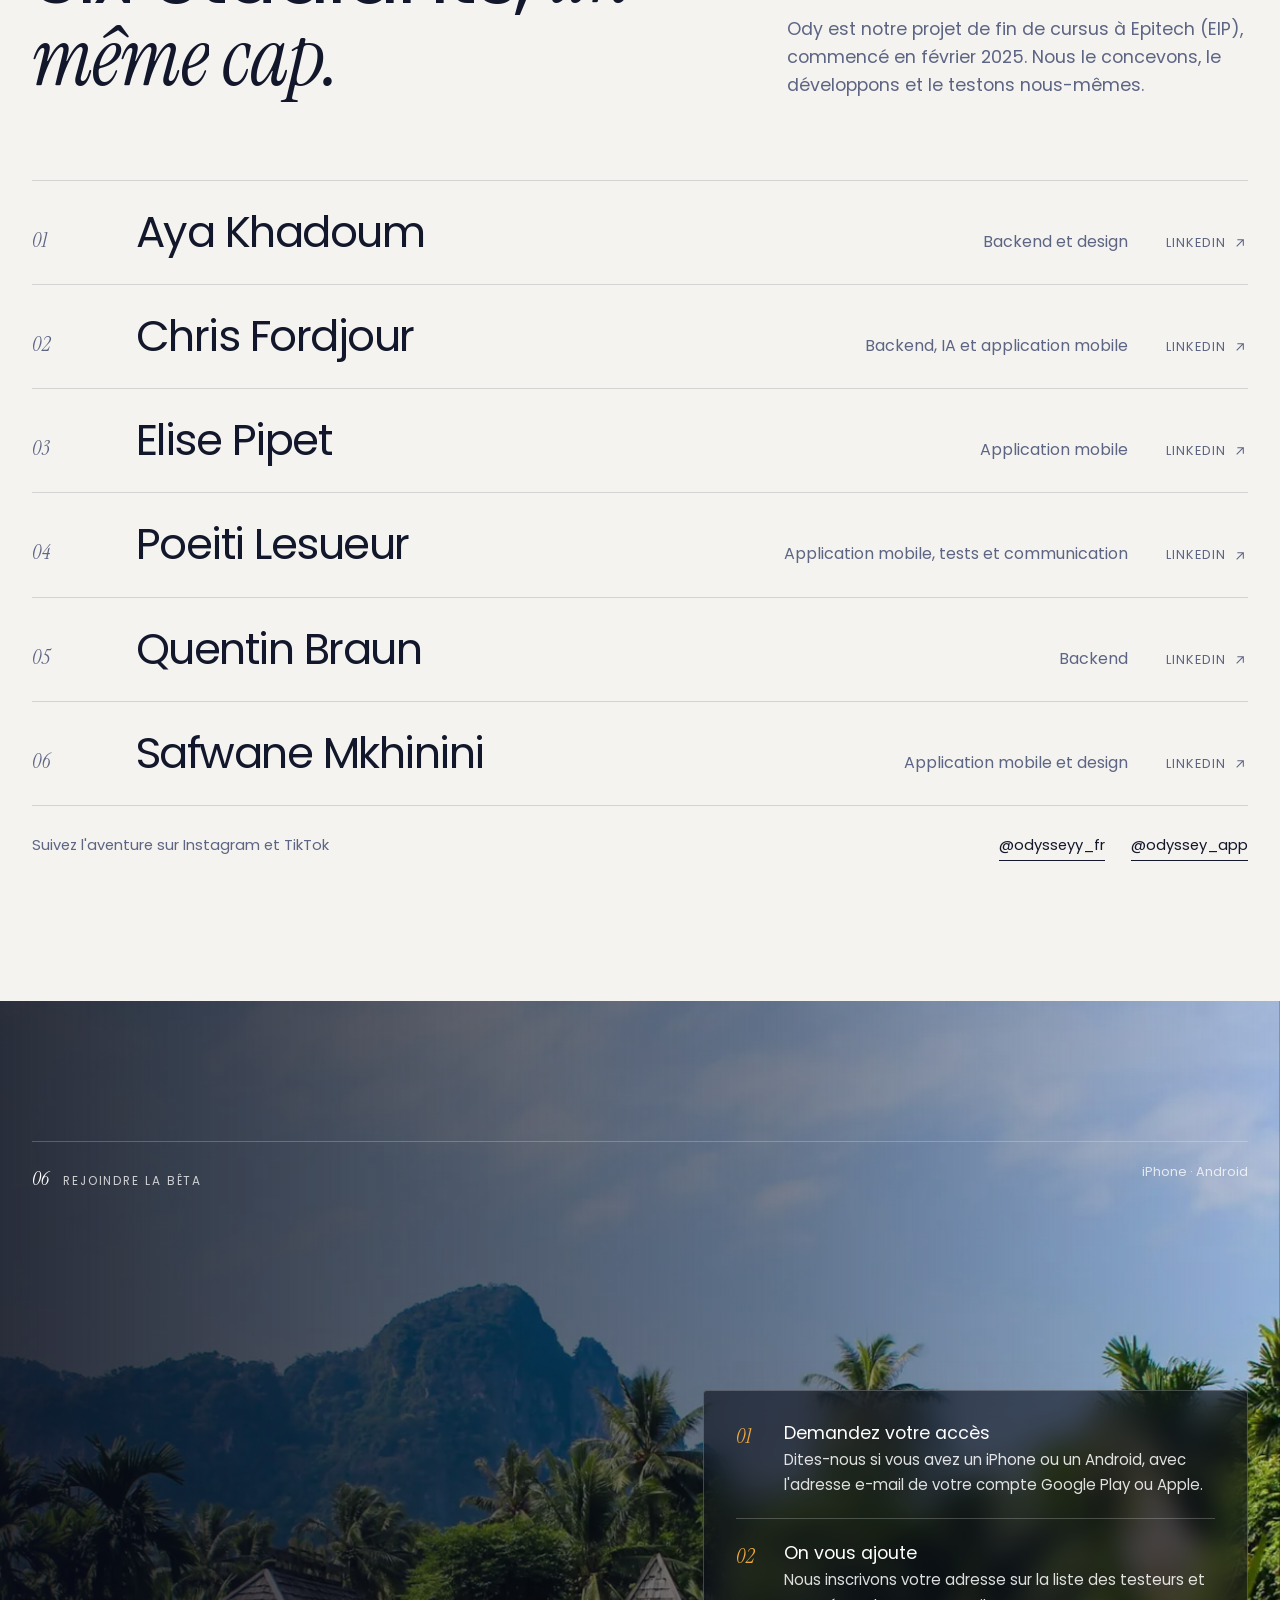
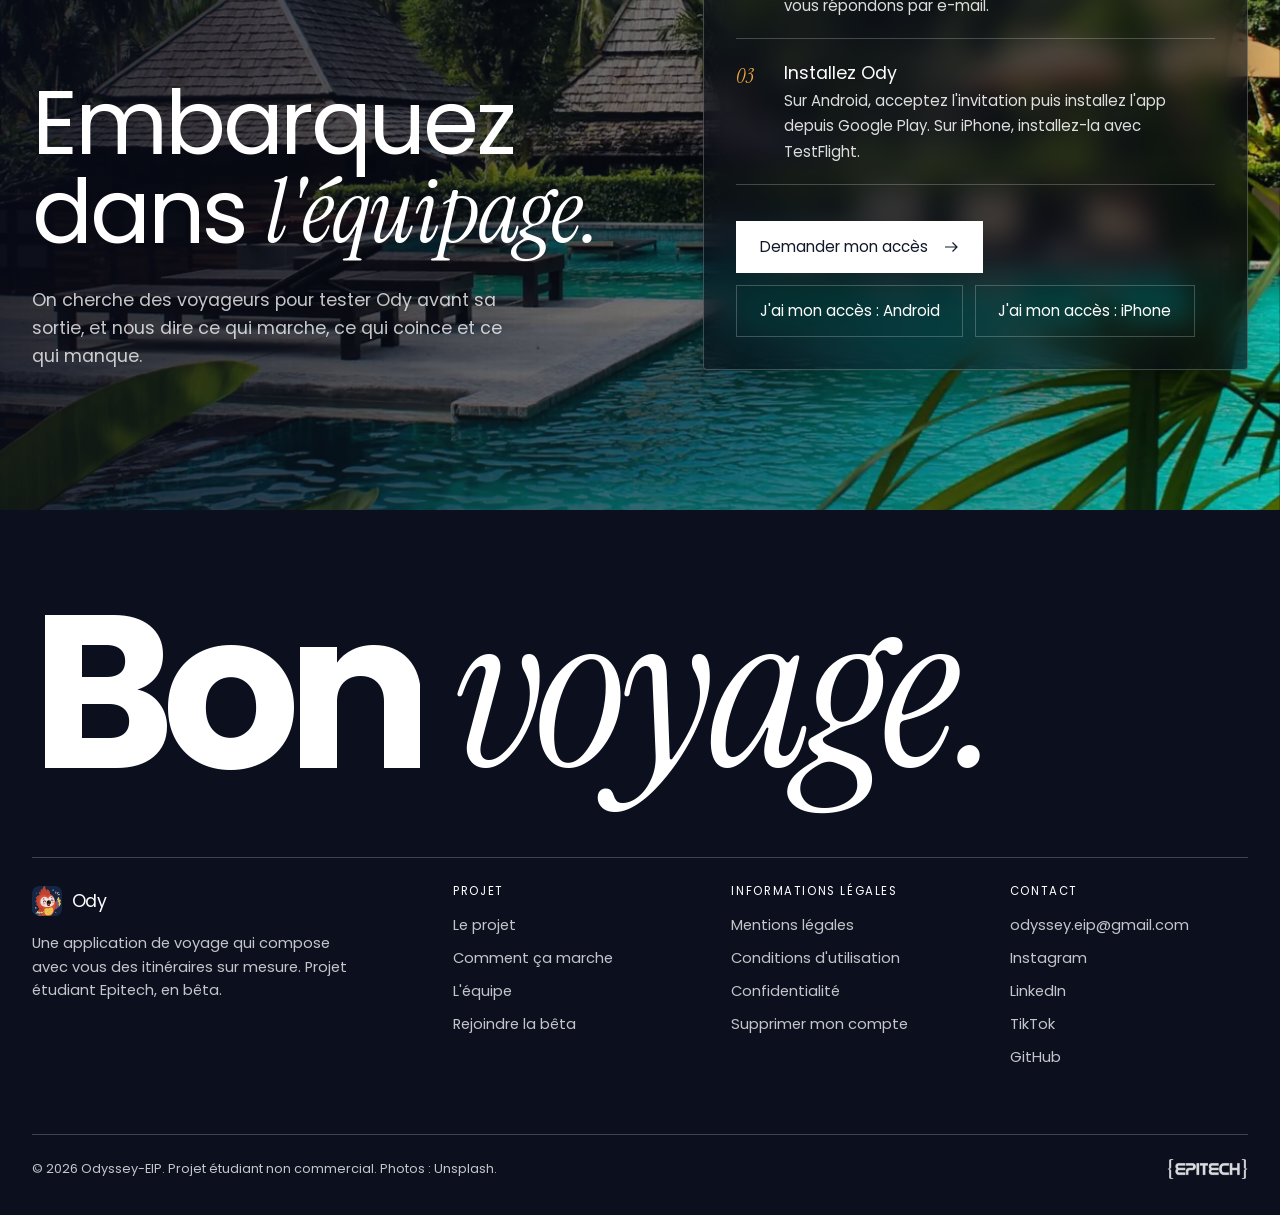
==== commit c50e1e6e: "try add google analytics" ====
--- a/index.html
+++ b/index.html
@@ -1,6 +1,12 @@
 <!DOCTYPE html>
 <html lang="fr" data-title-fr="Ody — Rêvez, vivez, partagez" data-title-en="Ody — Dream, live, share">
 <head>
+<script async src="https://www.googletagmanager.com/gtm.js?id=GTM-W57BRPTH"></script>
+<script>
+  window.dataLayer = window.dataLayer || [];
+  function gtag(){dataLayer.push(arguments);}
+  gtag('js', new Date());
+</script>
 <meta charset="UTF-8">
 <meta name="viewport" content="width=device-width, initial-scale=1.0">
 <title>Ody — Rêvez, vivez, partagez</title>
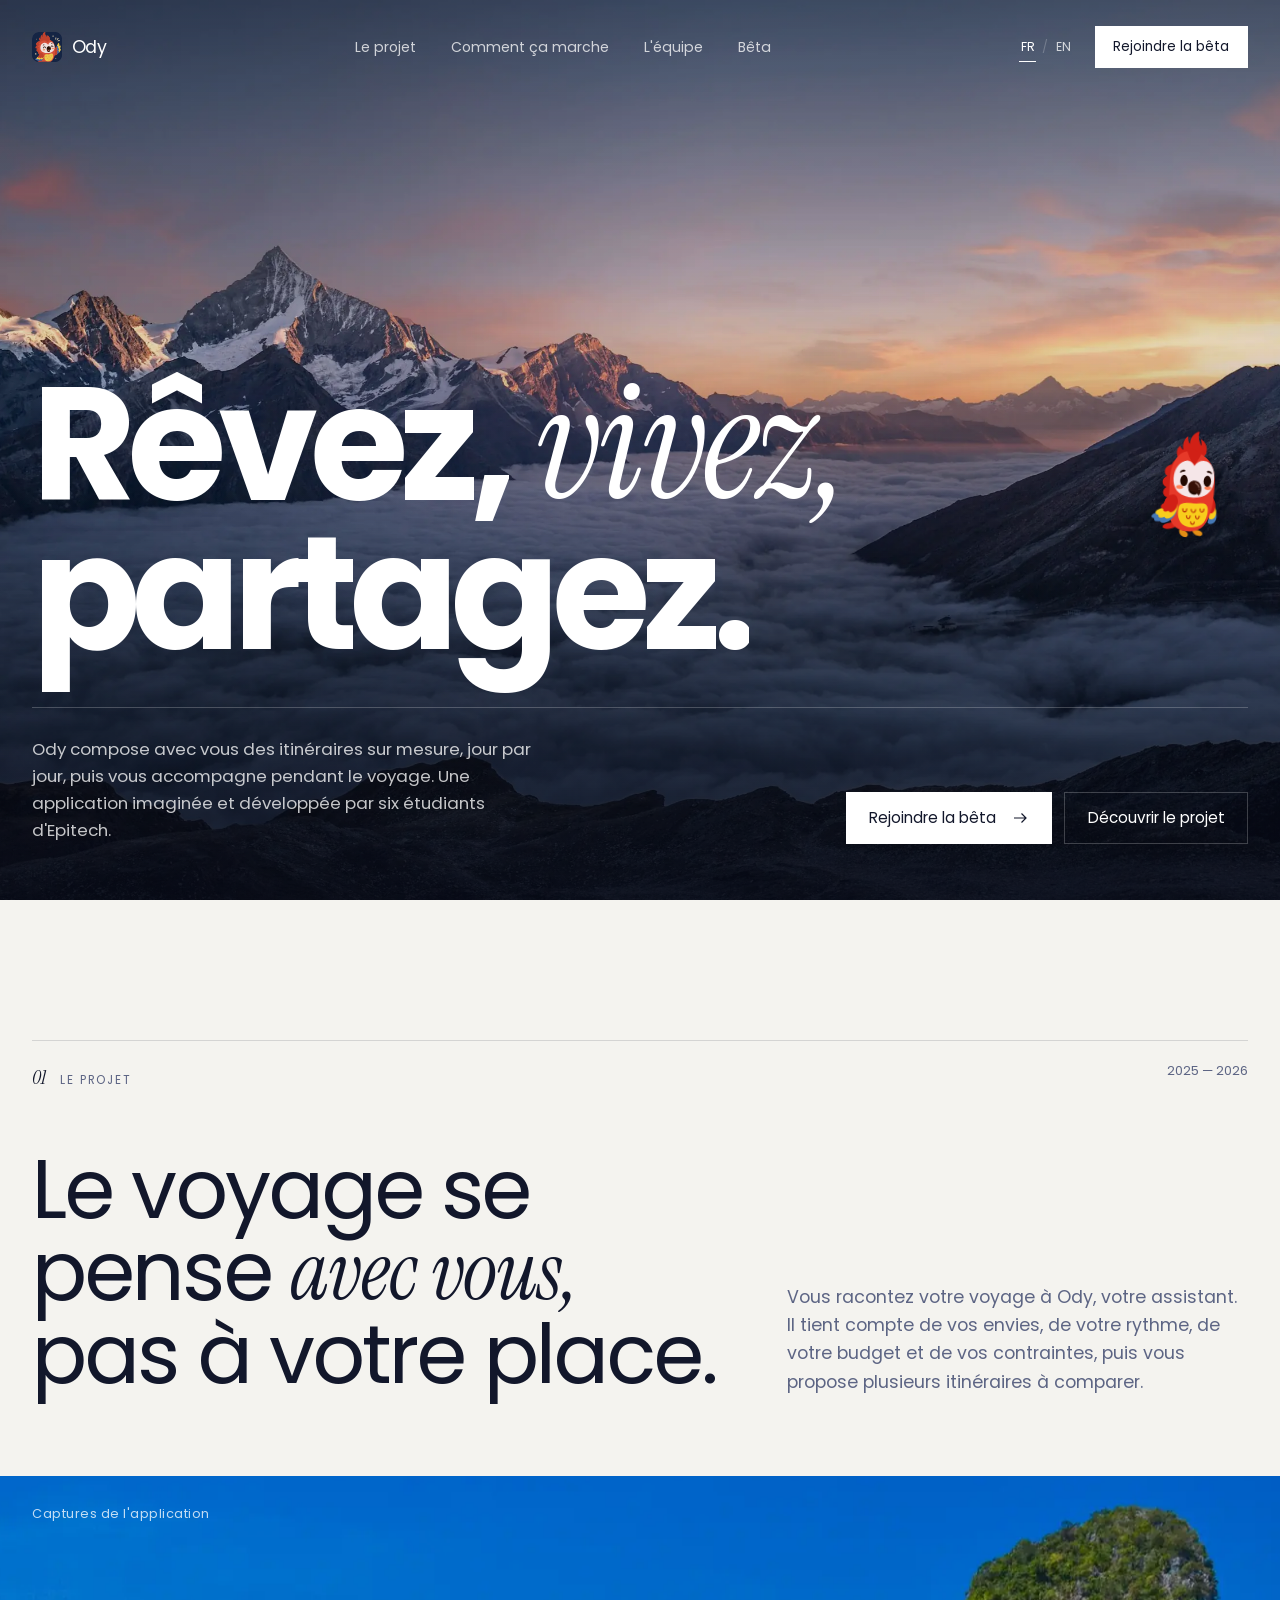
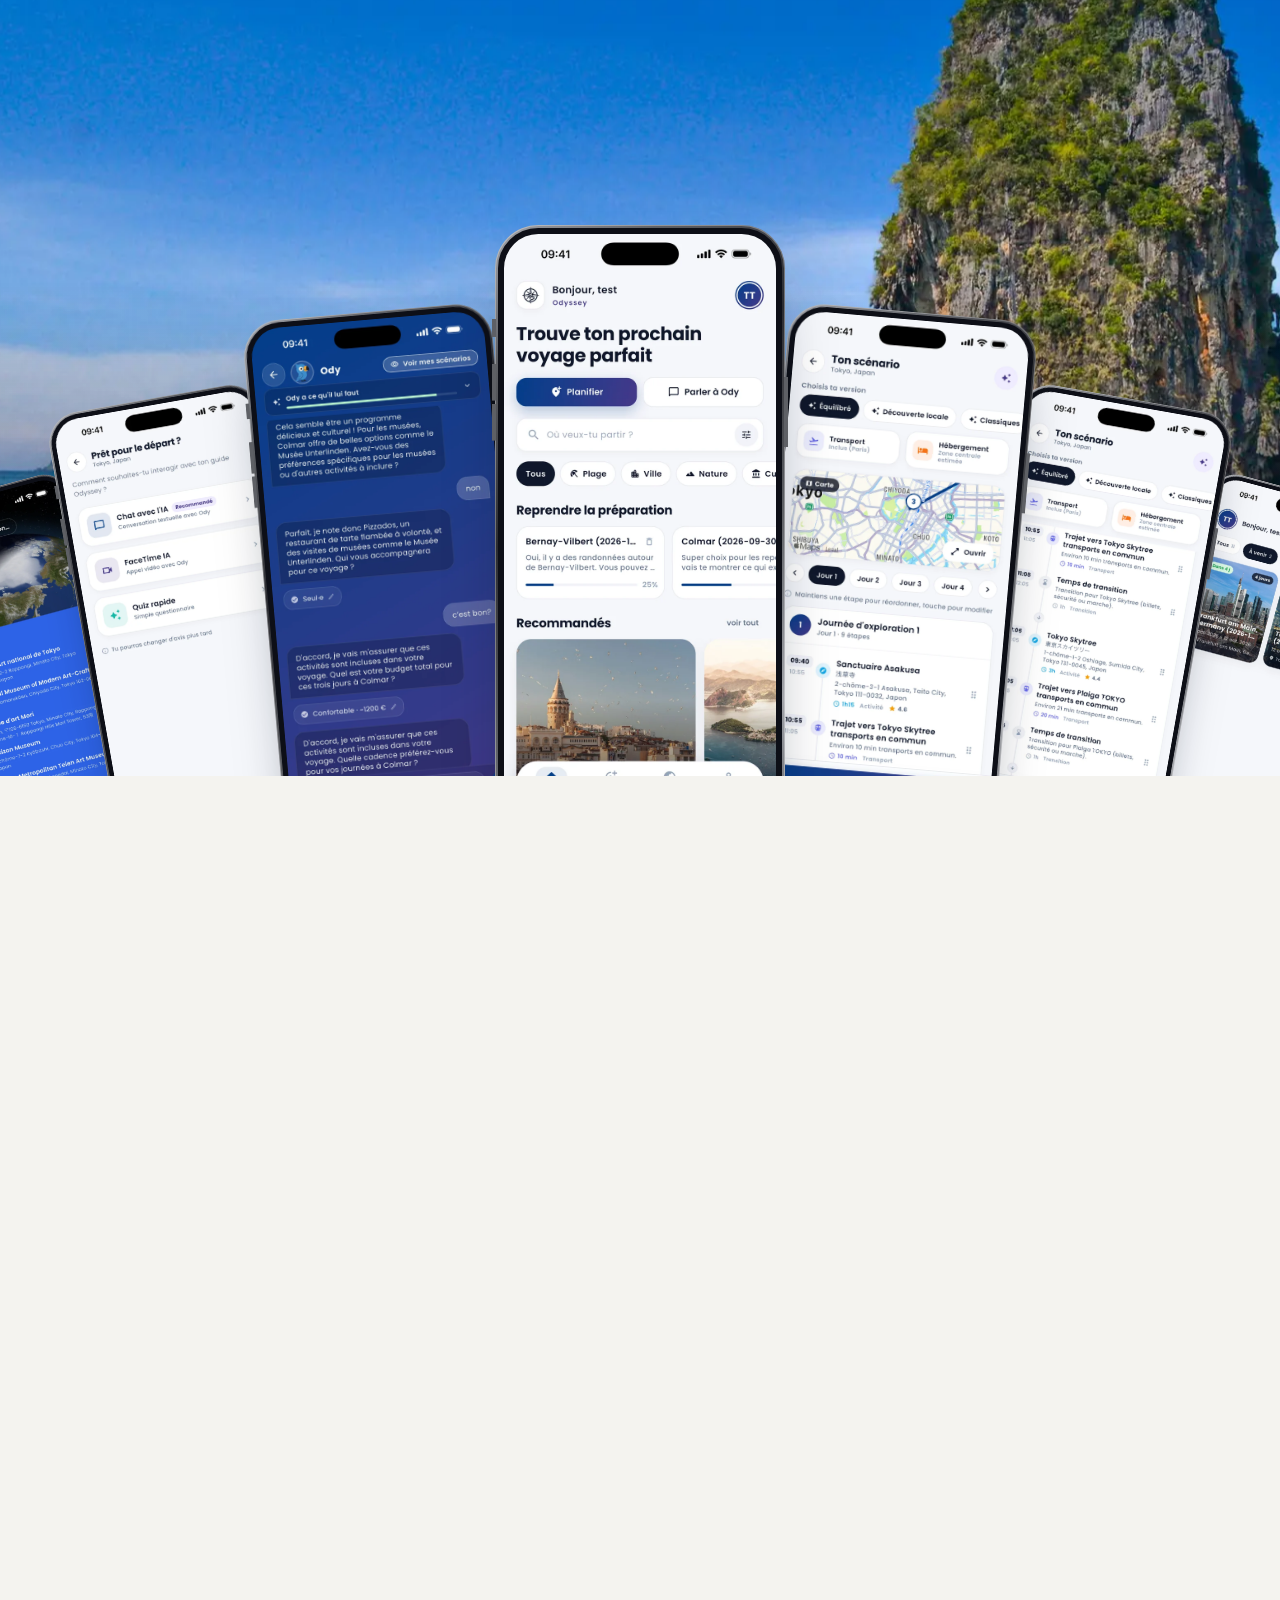
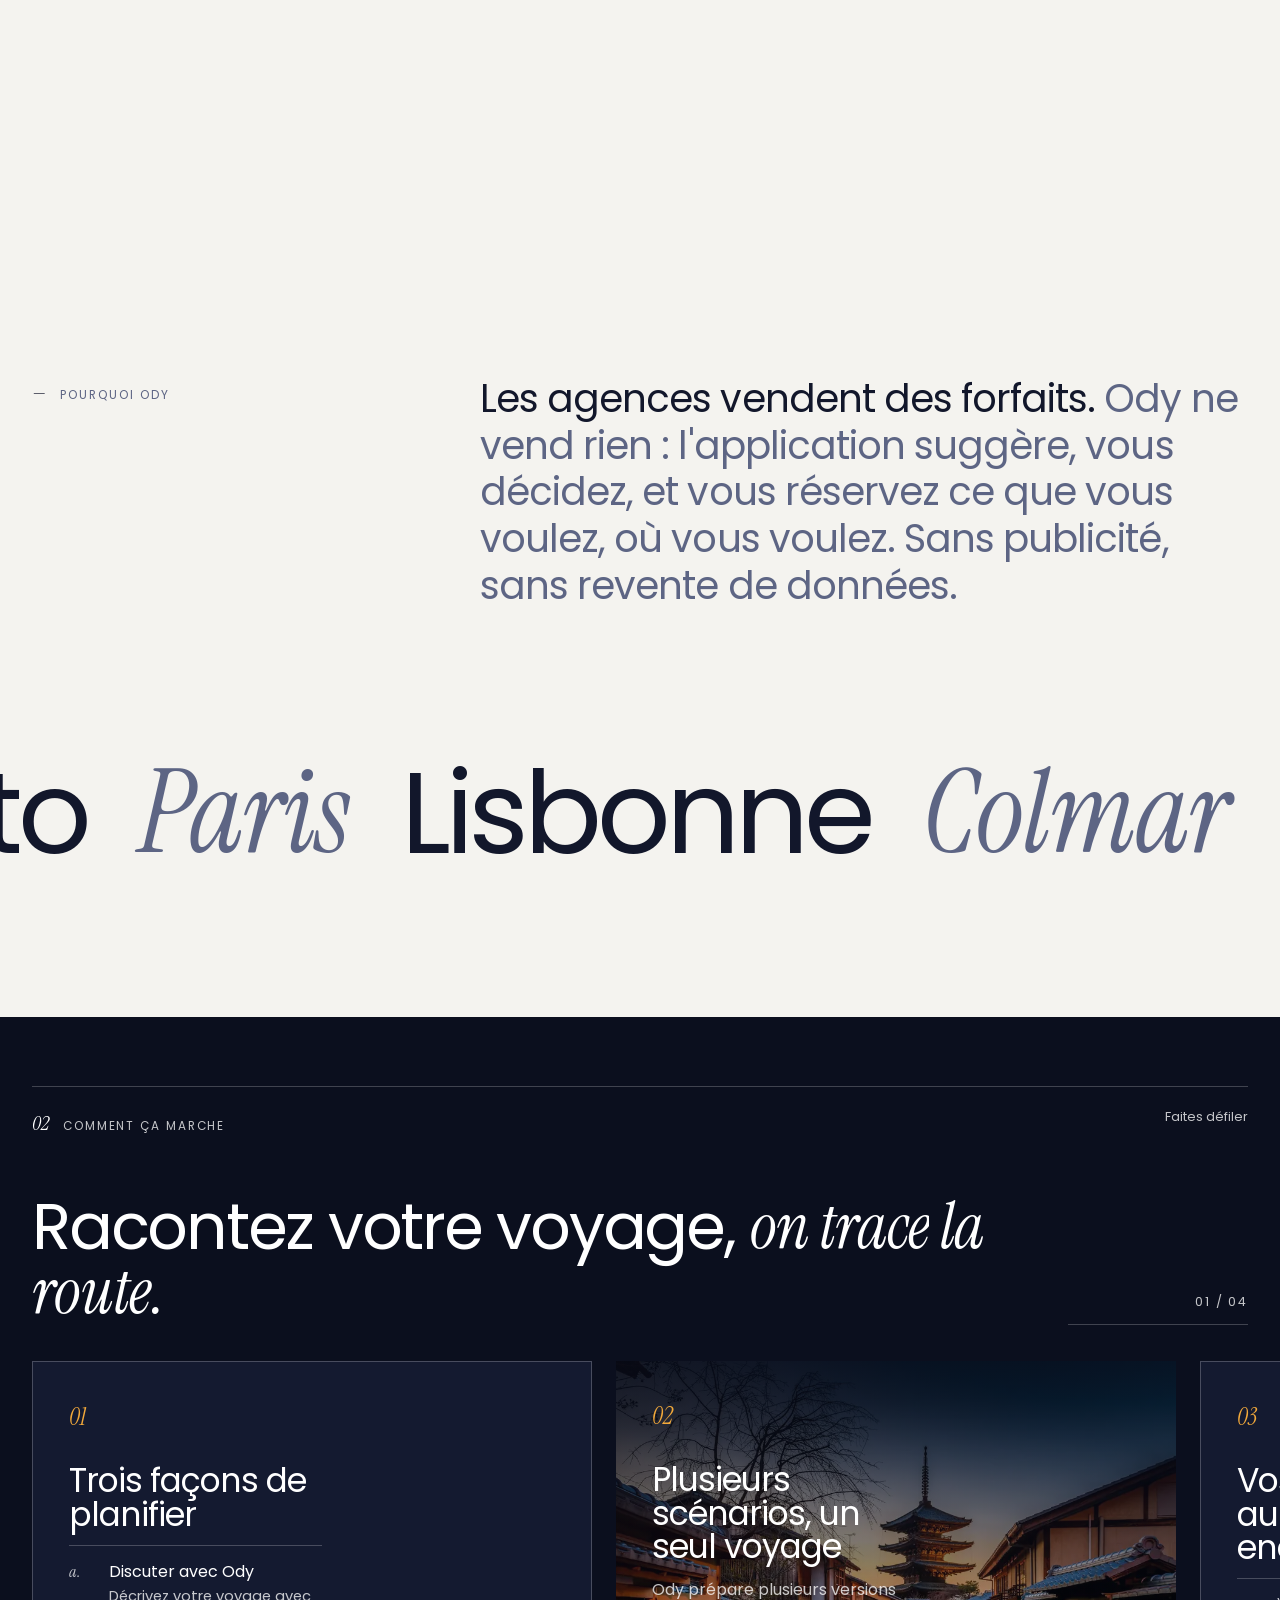
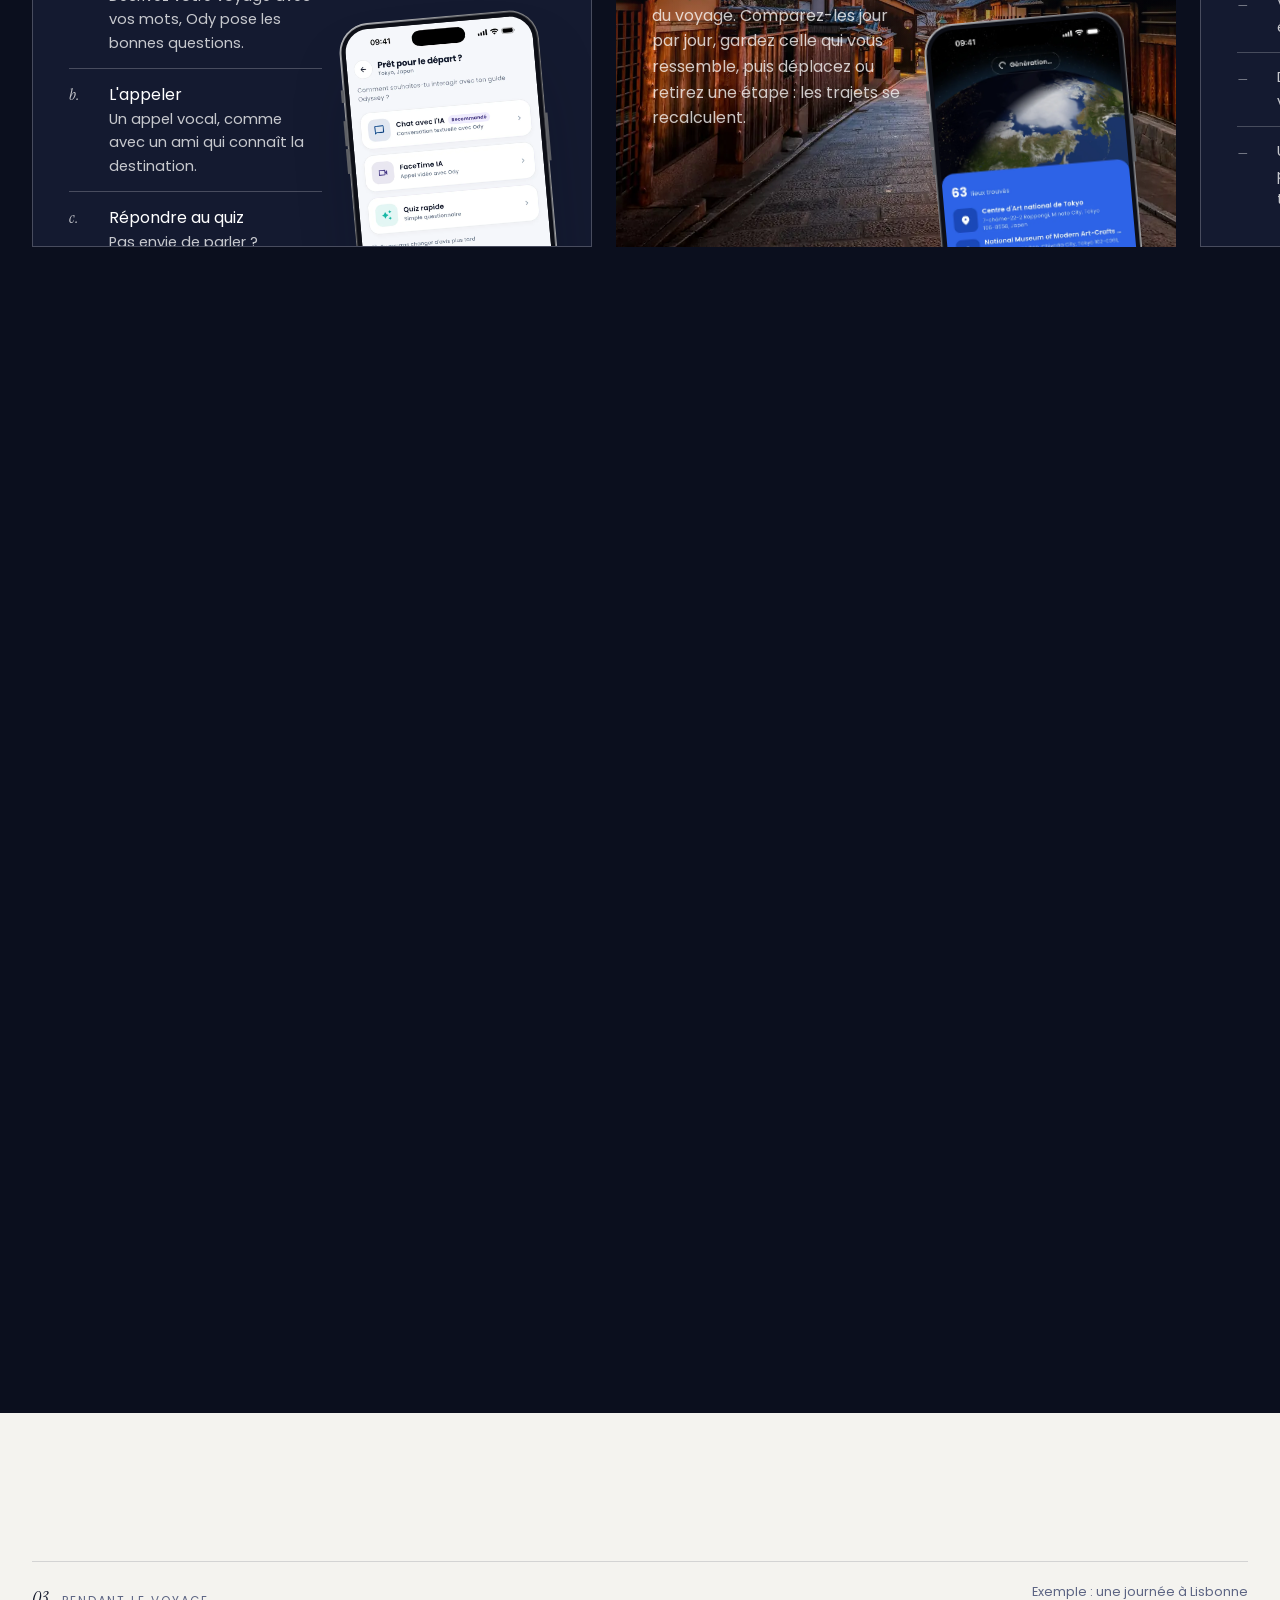
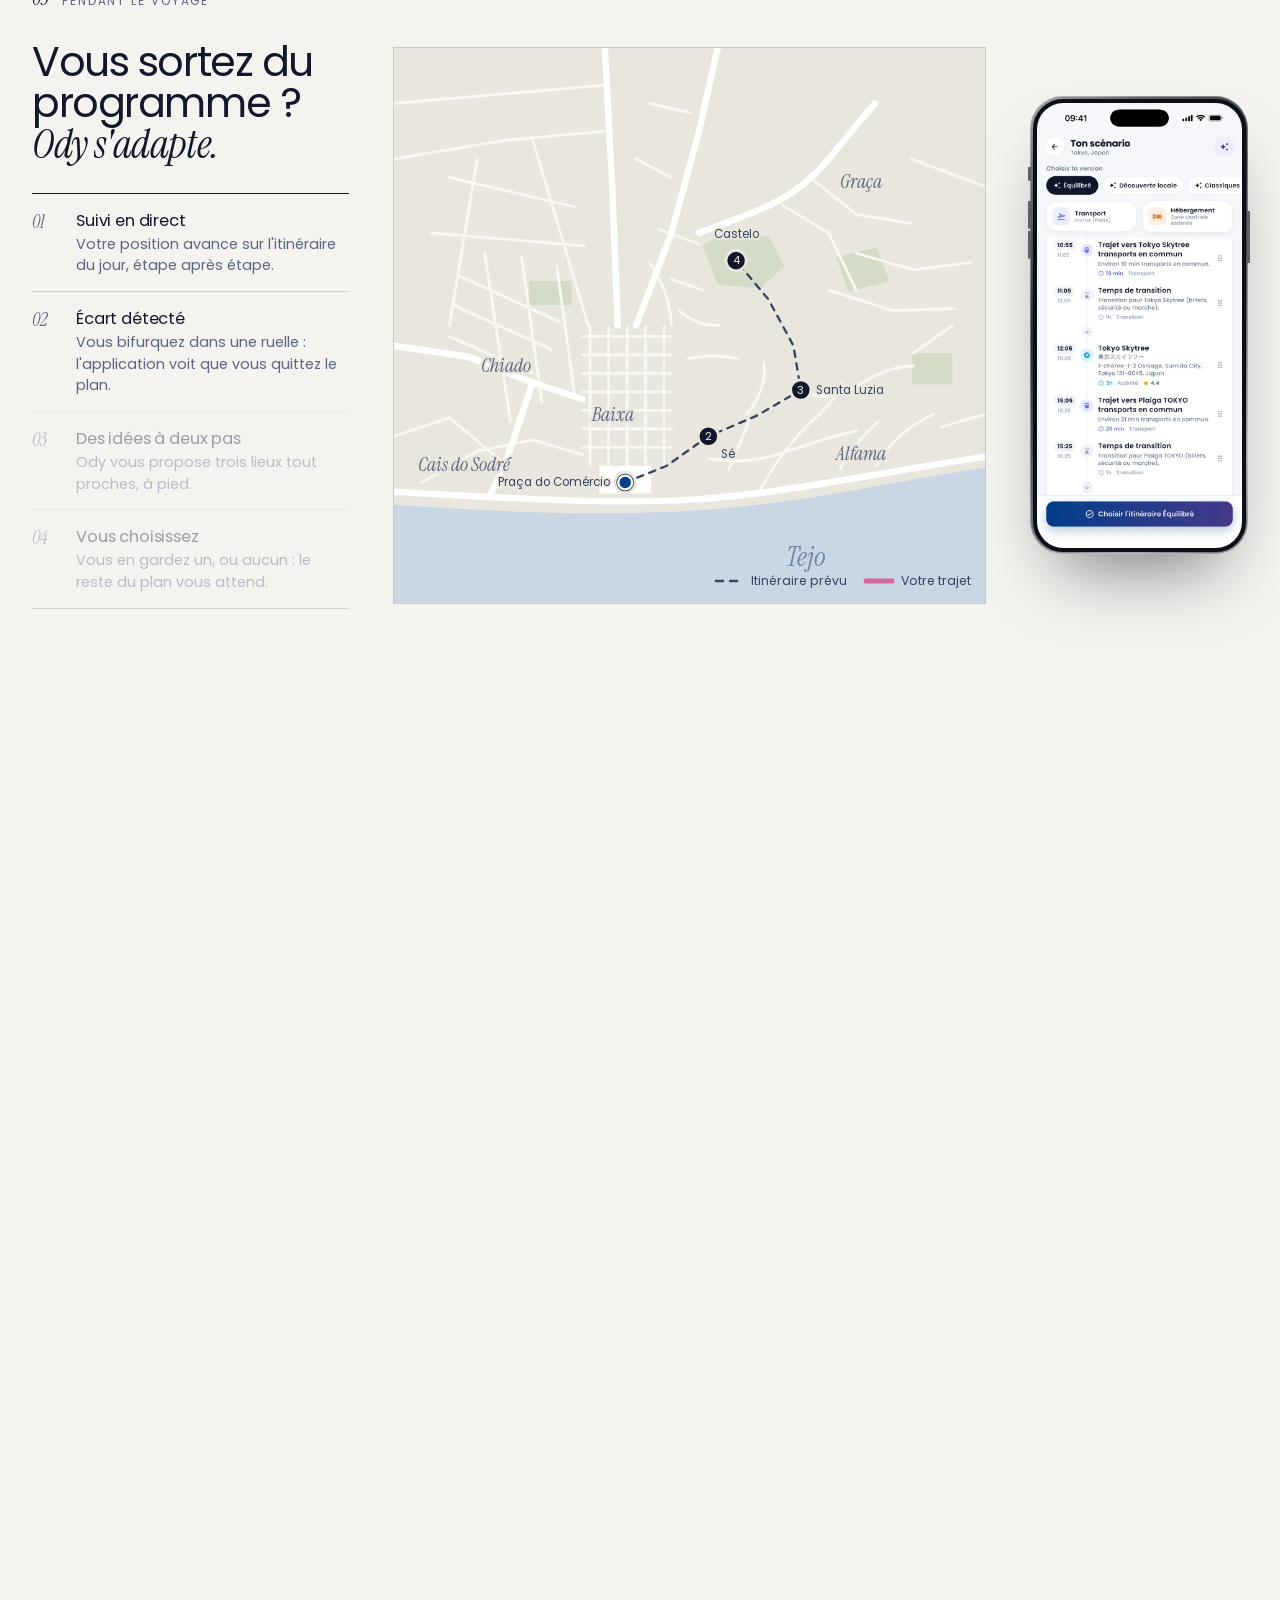
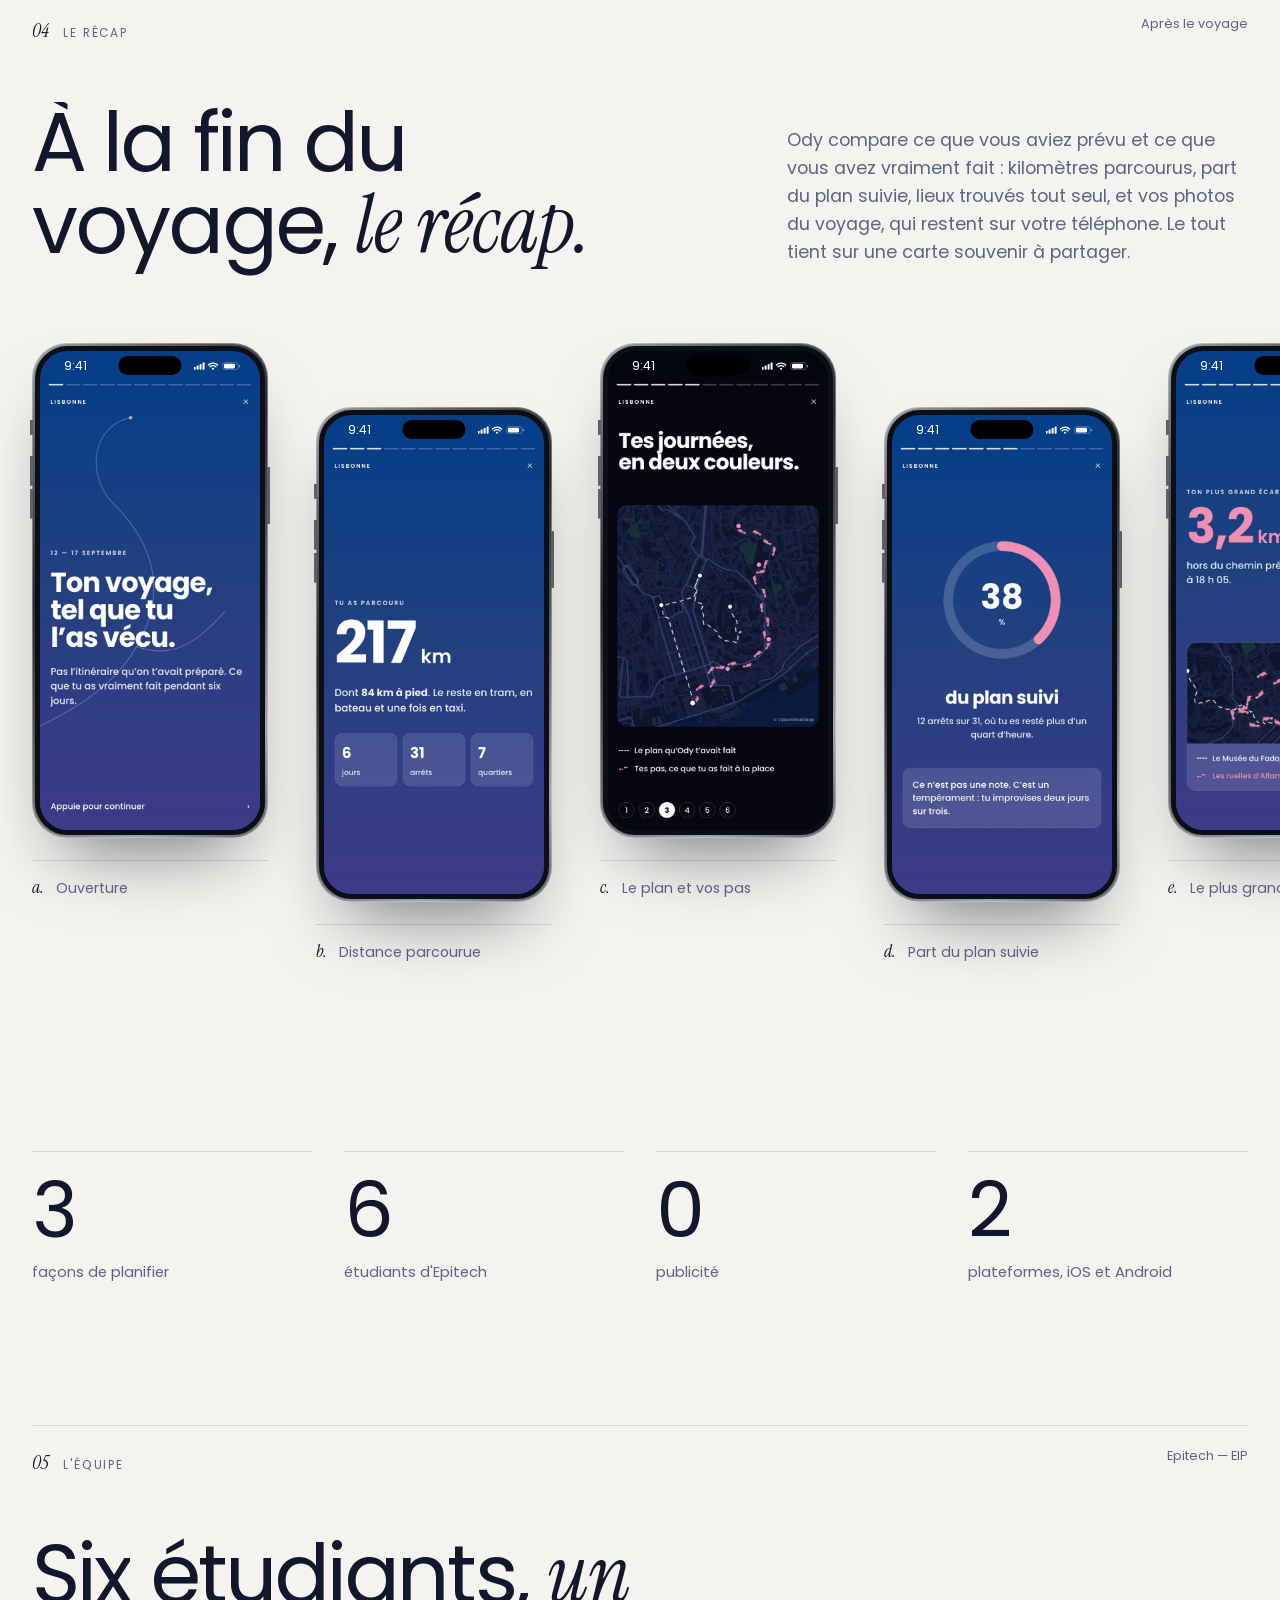
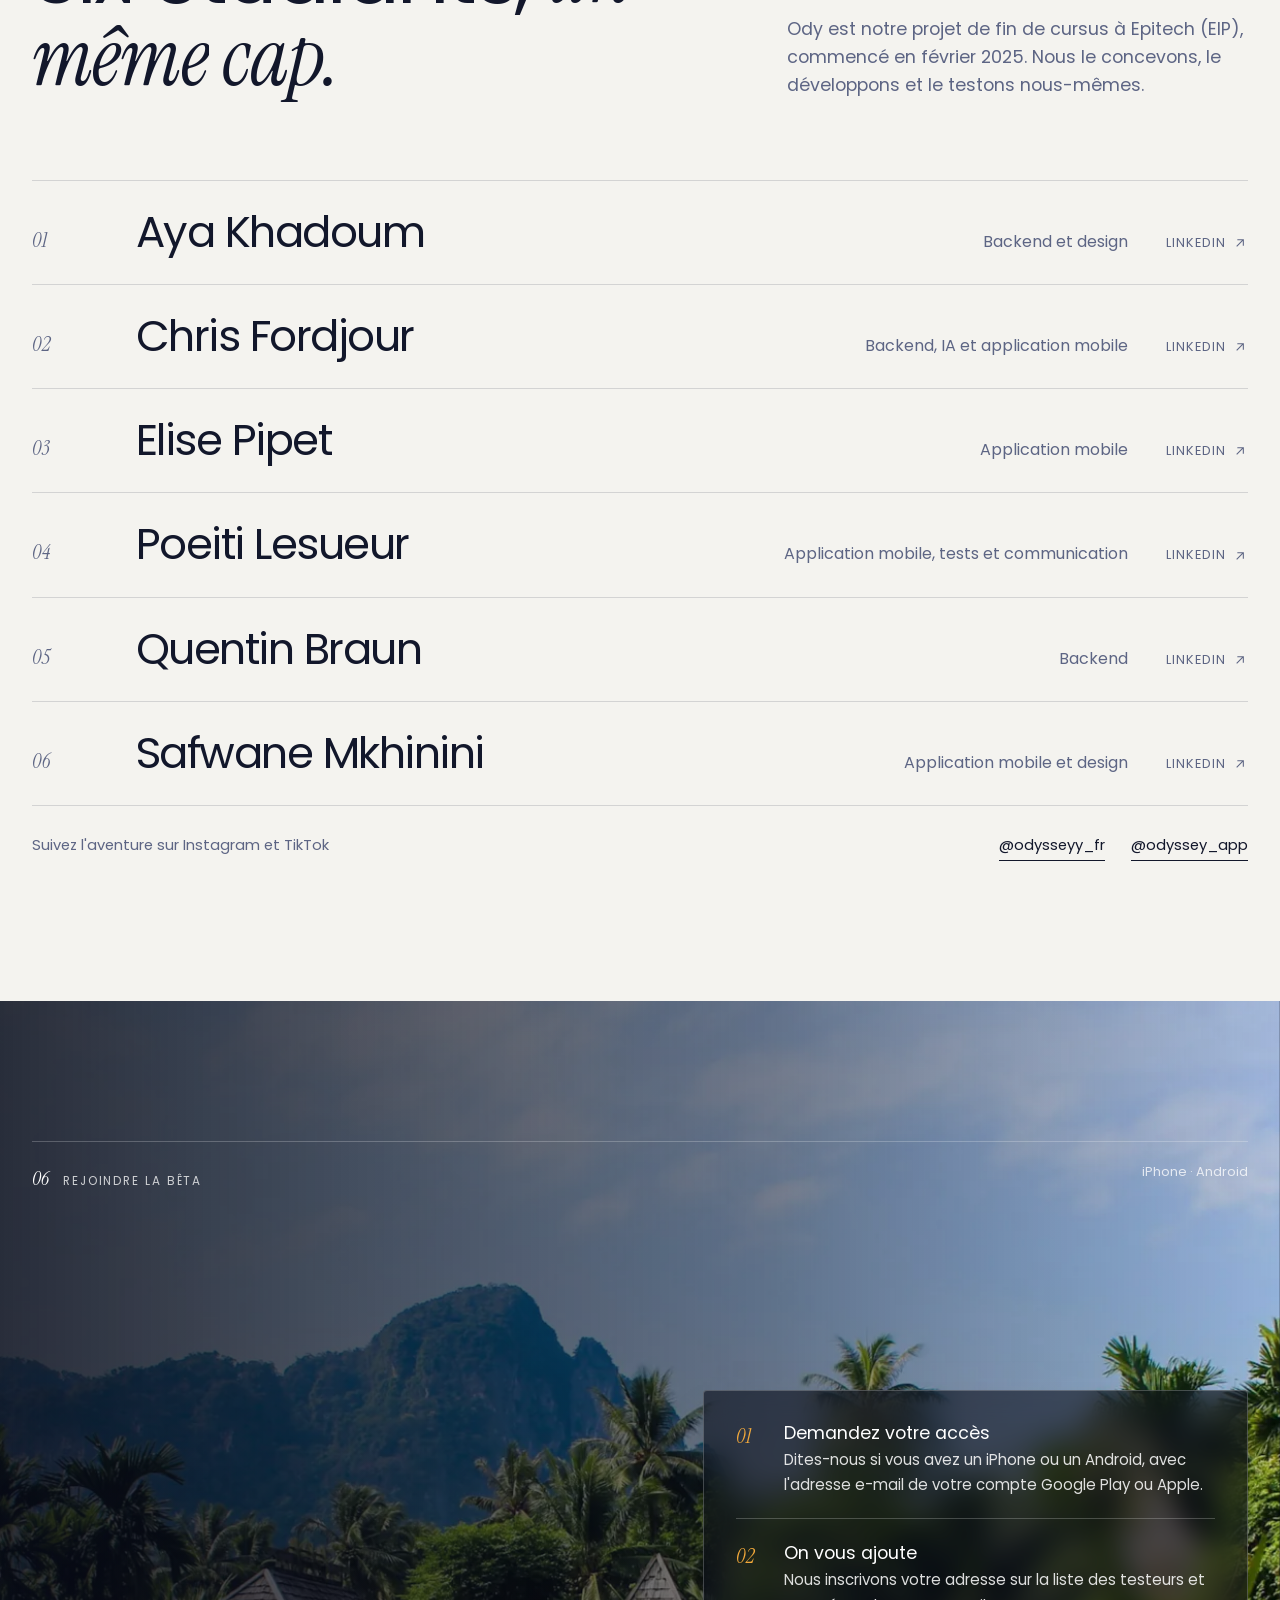
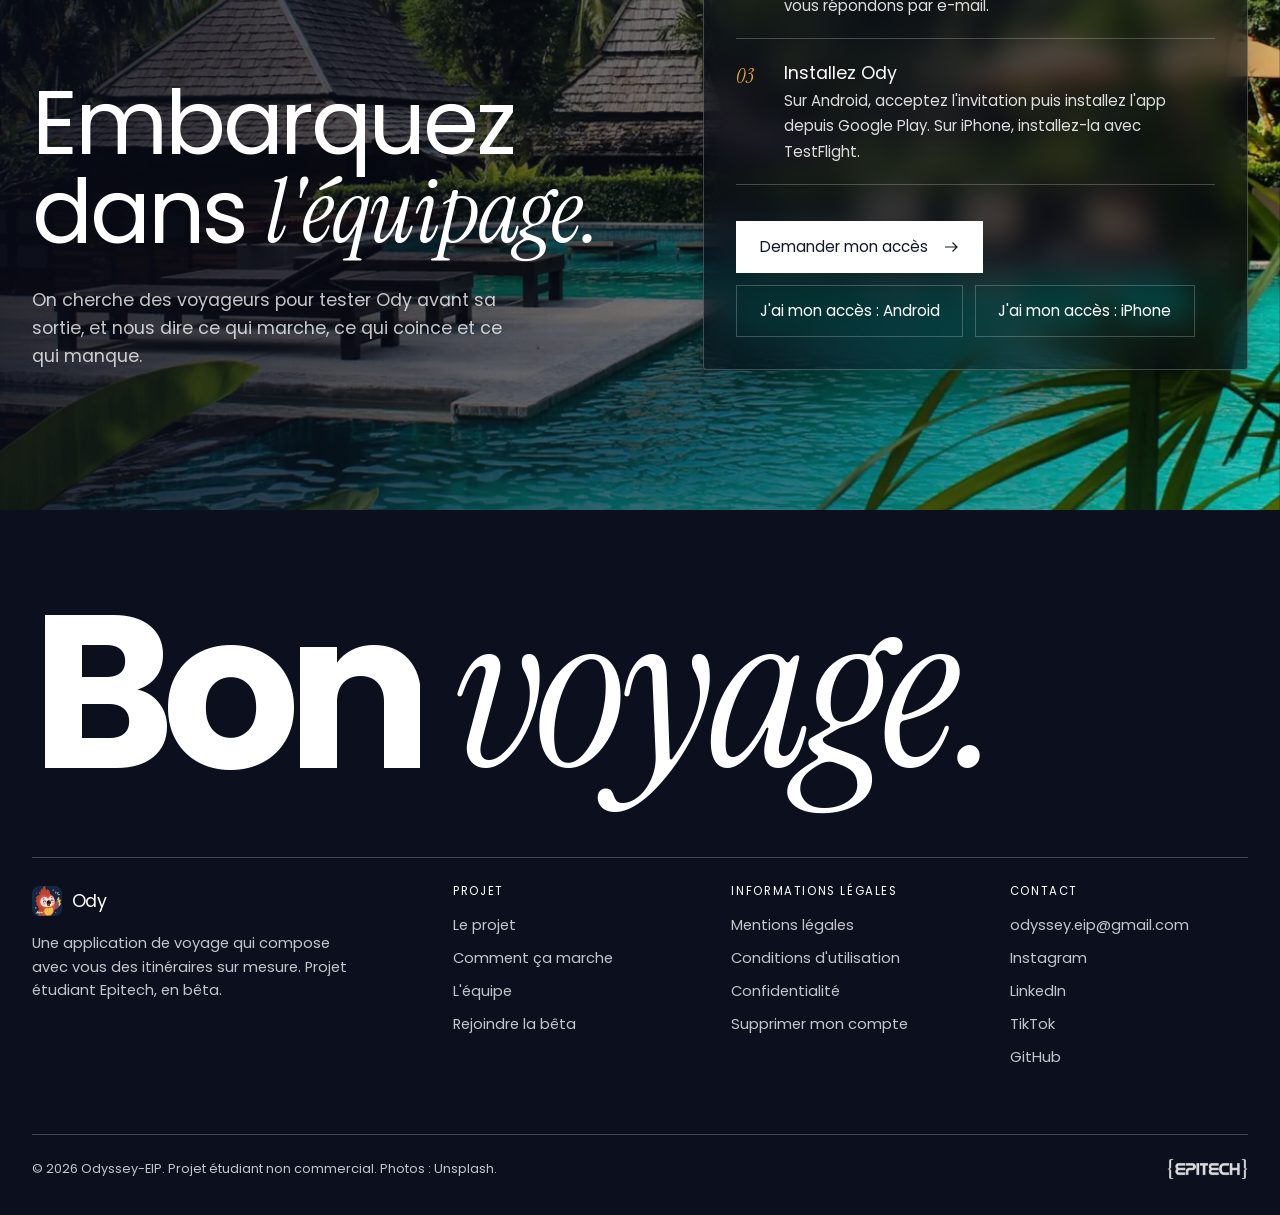
==== commit 6e54a88b: "try add google analytics - 2" ====
--- a/index.html
+++ b/index.html
@@ -6,6 +6,14 @@
   window.dataLayer = window.dataLayer || [];
   function gtag(){dataLayer.push(arguments);}
   gtag('js', new Date());
+</script>
+<script async src="https://www.googletagmanager.com/gtag/js?id=G-C6E8FT3JJE"></script>
+<script>
+  window.dataLayer = window.dataLayer || [];
+  function gtag(){dataLayer.push(arguments);}
+  gtag('js', new Date());
+
+  gtag('config', 'G-C6E8FT3JJE');
 </script>
 <meta charset="UTF-8">
 <meta name="viewport" content="width=device-width, initial-scale=1.0">
@@ -465,10 +473,11 @@
         </ol>
 
         <div class="beta-actions reveal" style="--d:3">
-          <a class="btn btn-light" data-ody-cheer
-             href="mailto:odyssey.eip@gmail.com?subject=Rejoindre%20la%20b%C3%AAta%20Ody&amp;body=Bonjour%2C%0A%0AJe%20souhaite%20rejoindre%20la%20b%C3%AAta%20d'Ody.%0AMon%20t%C3%A9l%C3%A9phone%20%28iPhone%20ou%20Android%29%20%3A%20%0AAdresse%20e-mail%20%28Gmail%20de%20Google%20Play%2C%20ou%20celle%20de%20mon%20compte%20Apple%29%20%3A%20%0A%0AMerci%20%21"
-             data-href-fr="mailto:odyssey.eip@gmail.com?subject=Rejoindre%20la%20b%C3%AAta%20Ody&amp;body=Bonjour%2C%0A%0AJe%20souhaite%20rejoindre%20la%20b%C3%AAta%20d'Ody.%0AMon%20t%C3%A9l%C3%A9phone%20%28iPhone%20ou%20Android%29%20%3A%20%0AAdresse%20e-mail%20%28Gmail%20de%20Google%20Play%2C%20ou%20celle%20de%20mon%20compte%20Apple%29%20%3A%20%0A%0AMerci%20%21"
-             data-href-en="mailto:odyssey.eip@gmail.com?subject=Join%20the%20Ody%20beta&amp;body=Hello%2C%0A%0AI'd%20like%20to%20join%20the%20Ody%20beta.%0AMy%20phone%20%28iPhone%20or%20Android%29%3A%20%0AEmail%20address%20%28Gmail%20for%20Google%20Play%2C%20or%20my%20Apple%20Account%20email%29%3A%20%0A%0AThanks%21">
+          <a class="btn btn-light" id="btn-beta" data-ody-cheer
+            href="mailto:odyssey.eip@gmail.com?subject=Rejoindre%20la%20b%C3%AAta%20Ody&amp;body=Bonjour%2C%0A%0AJe%20souhaite%20rejoindre%20la%20b%C3%AAta%20d'Ody.%0AMon%20t%C3%A9l%C3%A9phone%20%28iPhone%20ou%20Android%29%20%3A%20%0AAdresse%20e-mail%20%28Gmail%20de%20Google%20Play%2C%20ou%20celle%20de%20mon%20compte%20Apple%29%20%3A%20%0A%0AMerci%20%21"
+            data-href-fr="..."
+            data-href-en="..."
+            onclick="gtag('event', 'clic_inscription_beta', { 'event_category': 'conversion' });">
             <span data-fr="Demander mon accès" data-en="Request access">Demander mon accès</span>
             <svg class="arrow" viewBox="0 0 24 24" fill="none" stroke="currentColor" stroke-width="1.6" aria-hidden="true"><path d="M4 12h16M14 6l6 6-6 6"/></svg>
           </a>
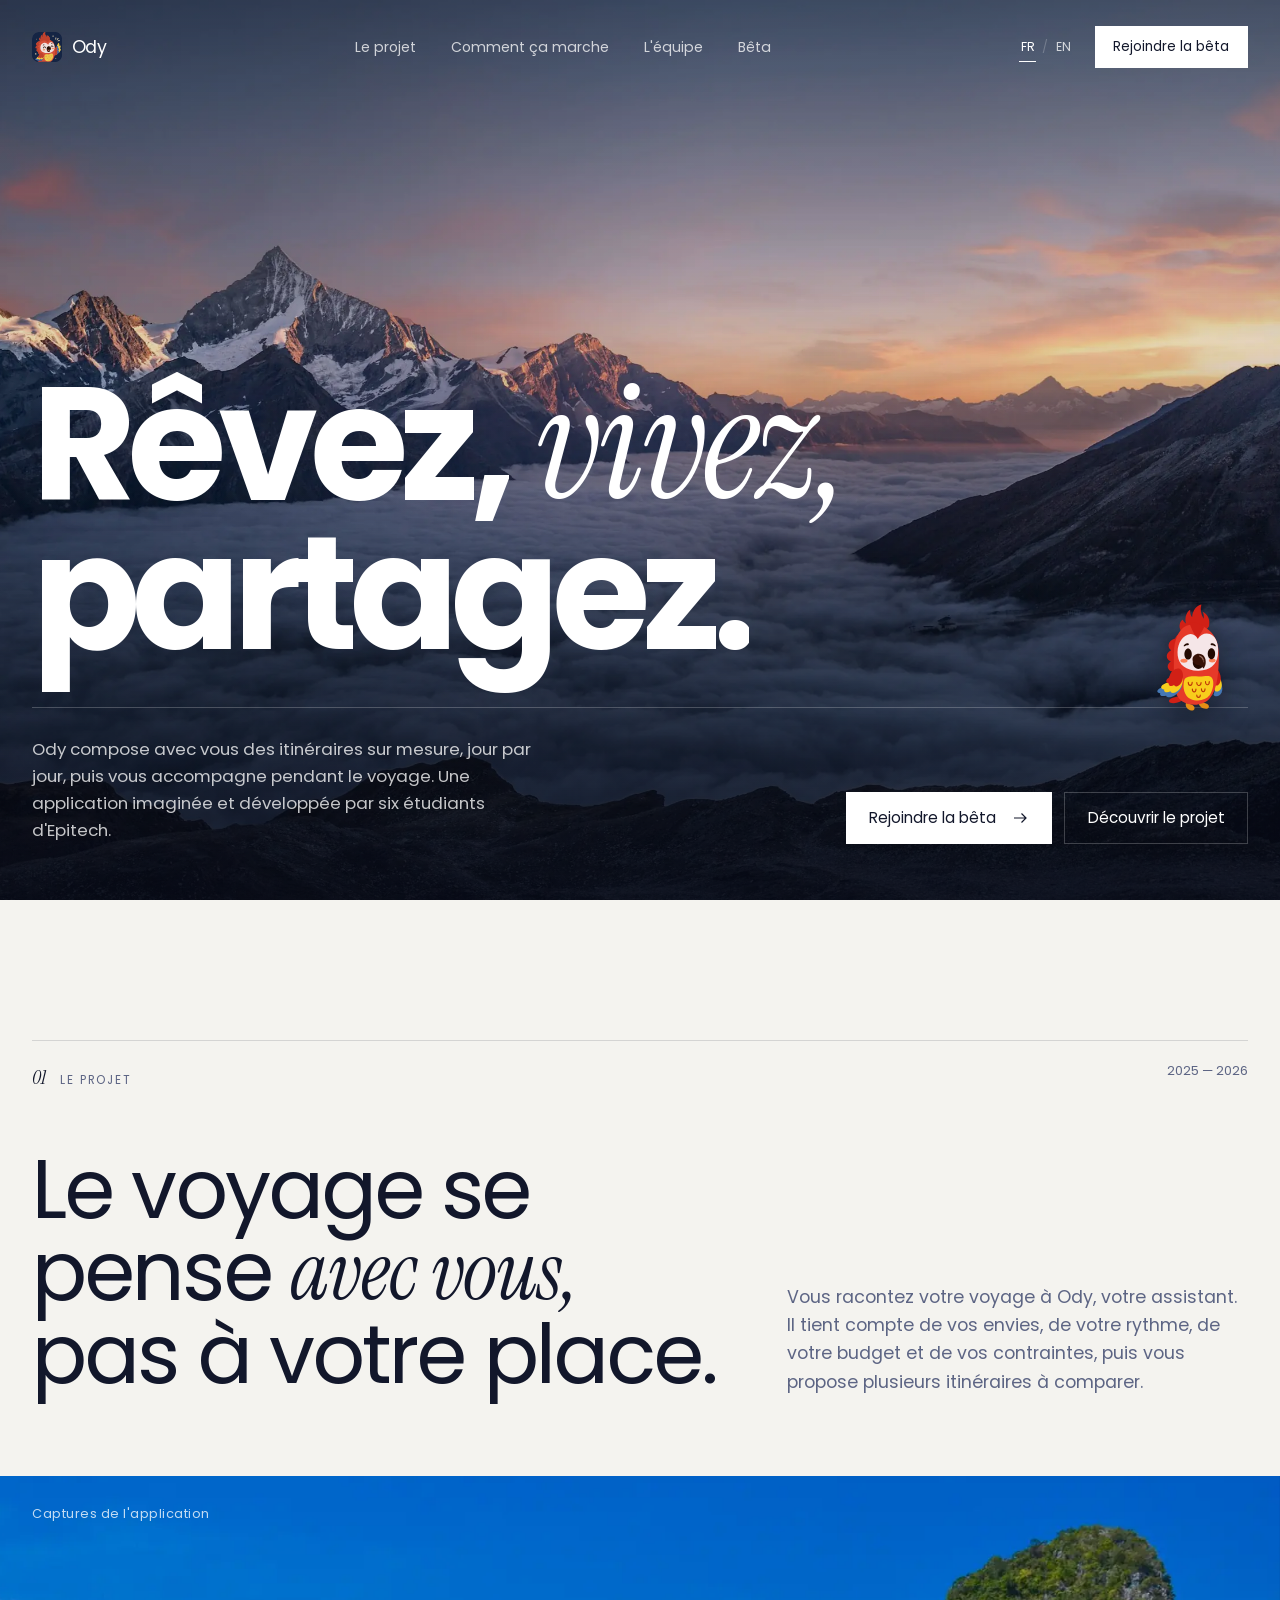
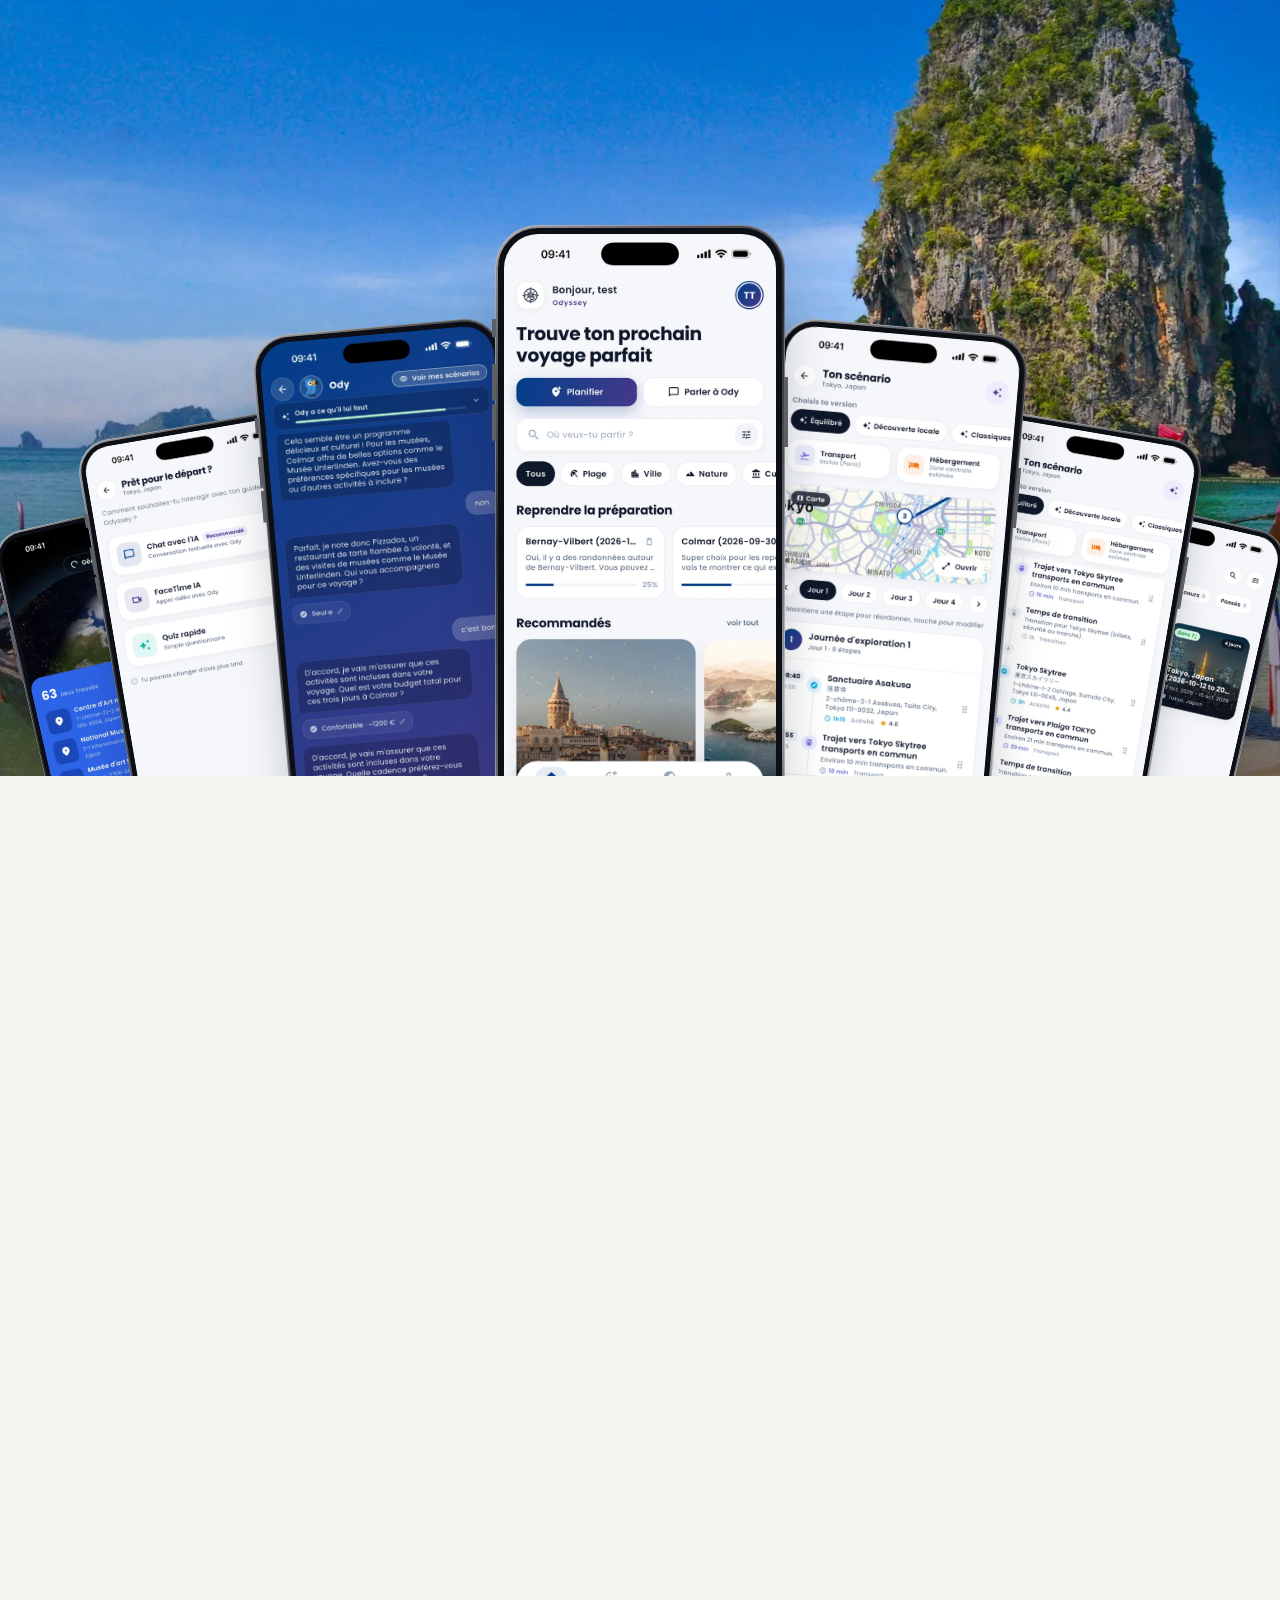
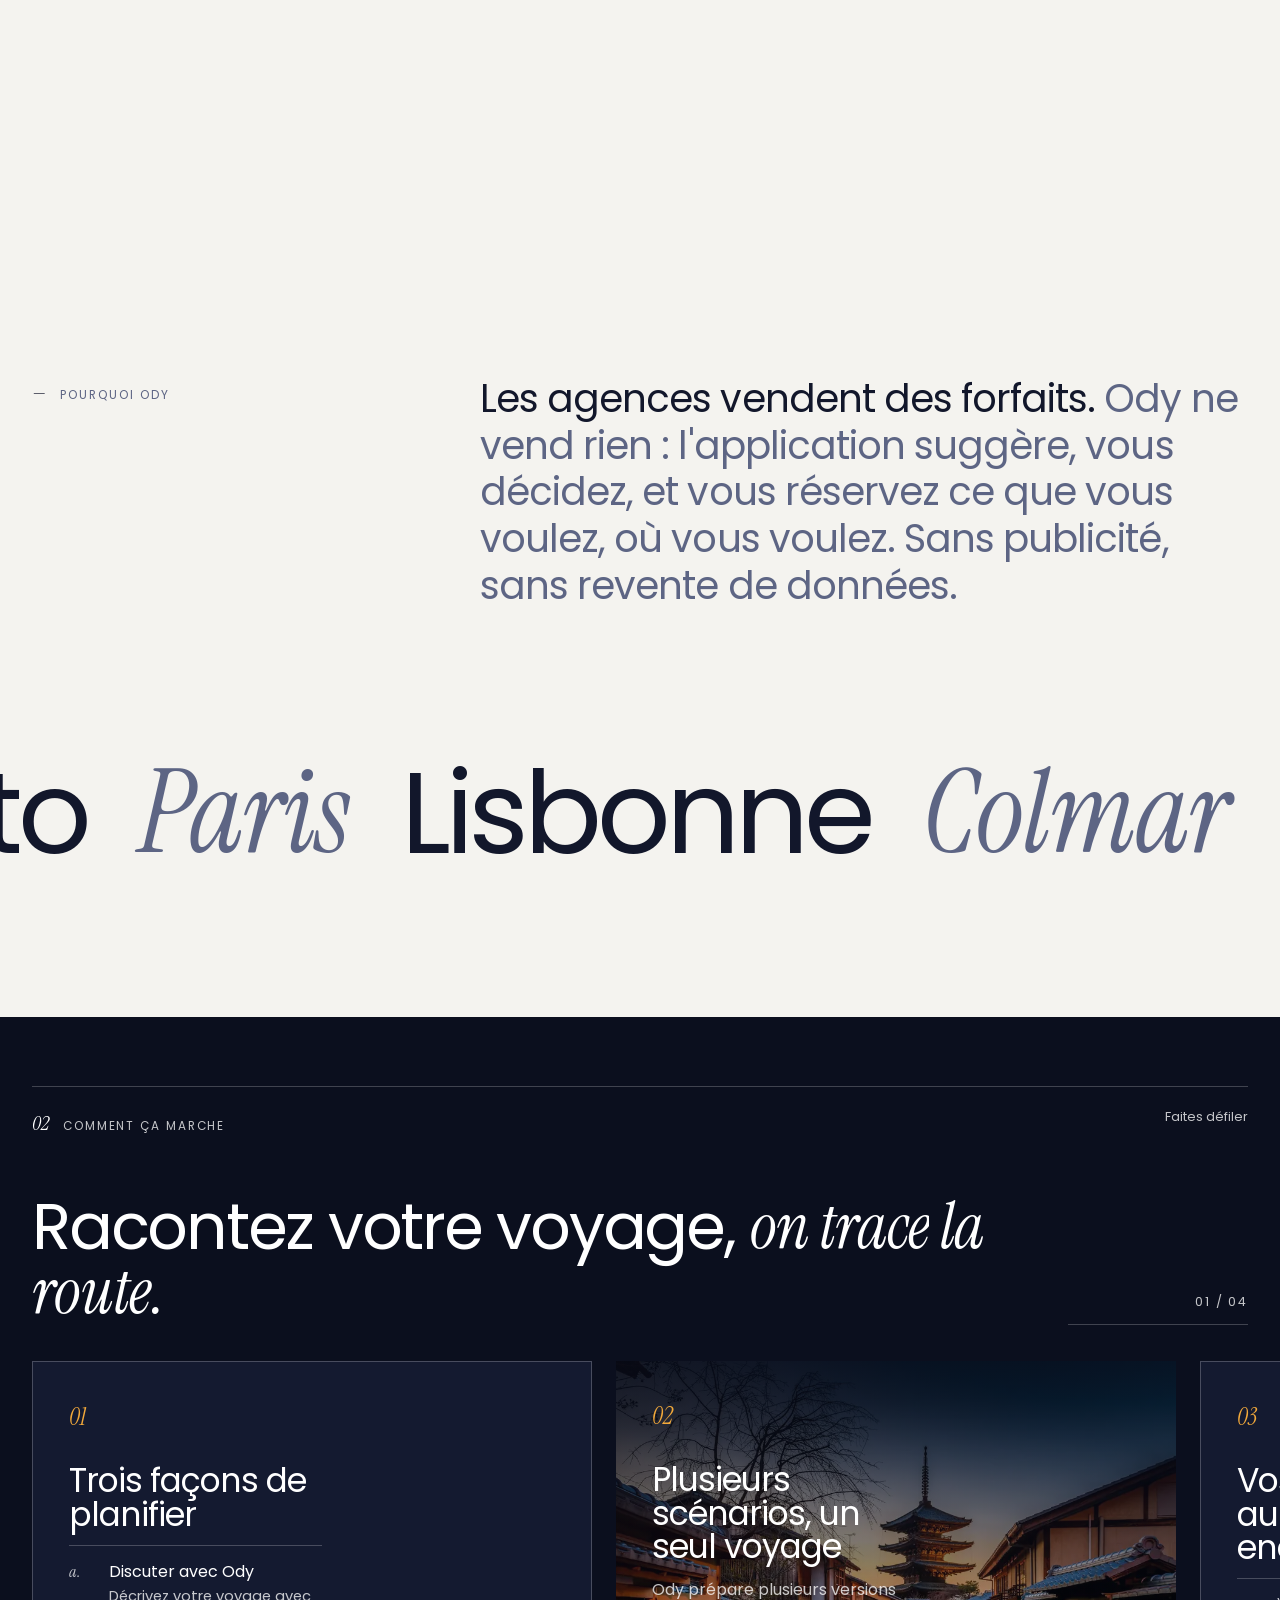
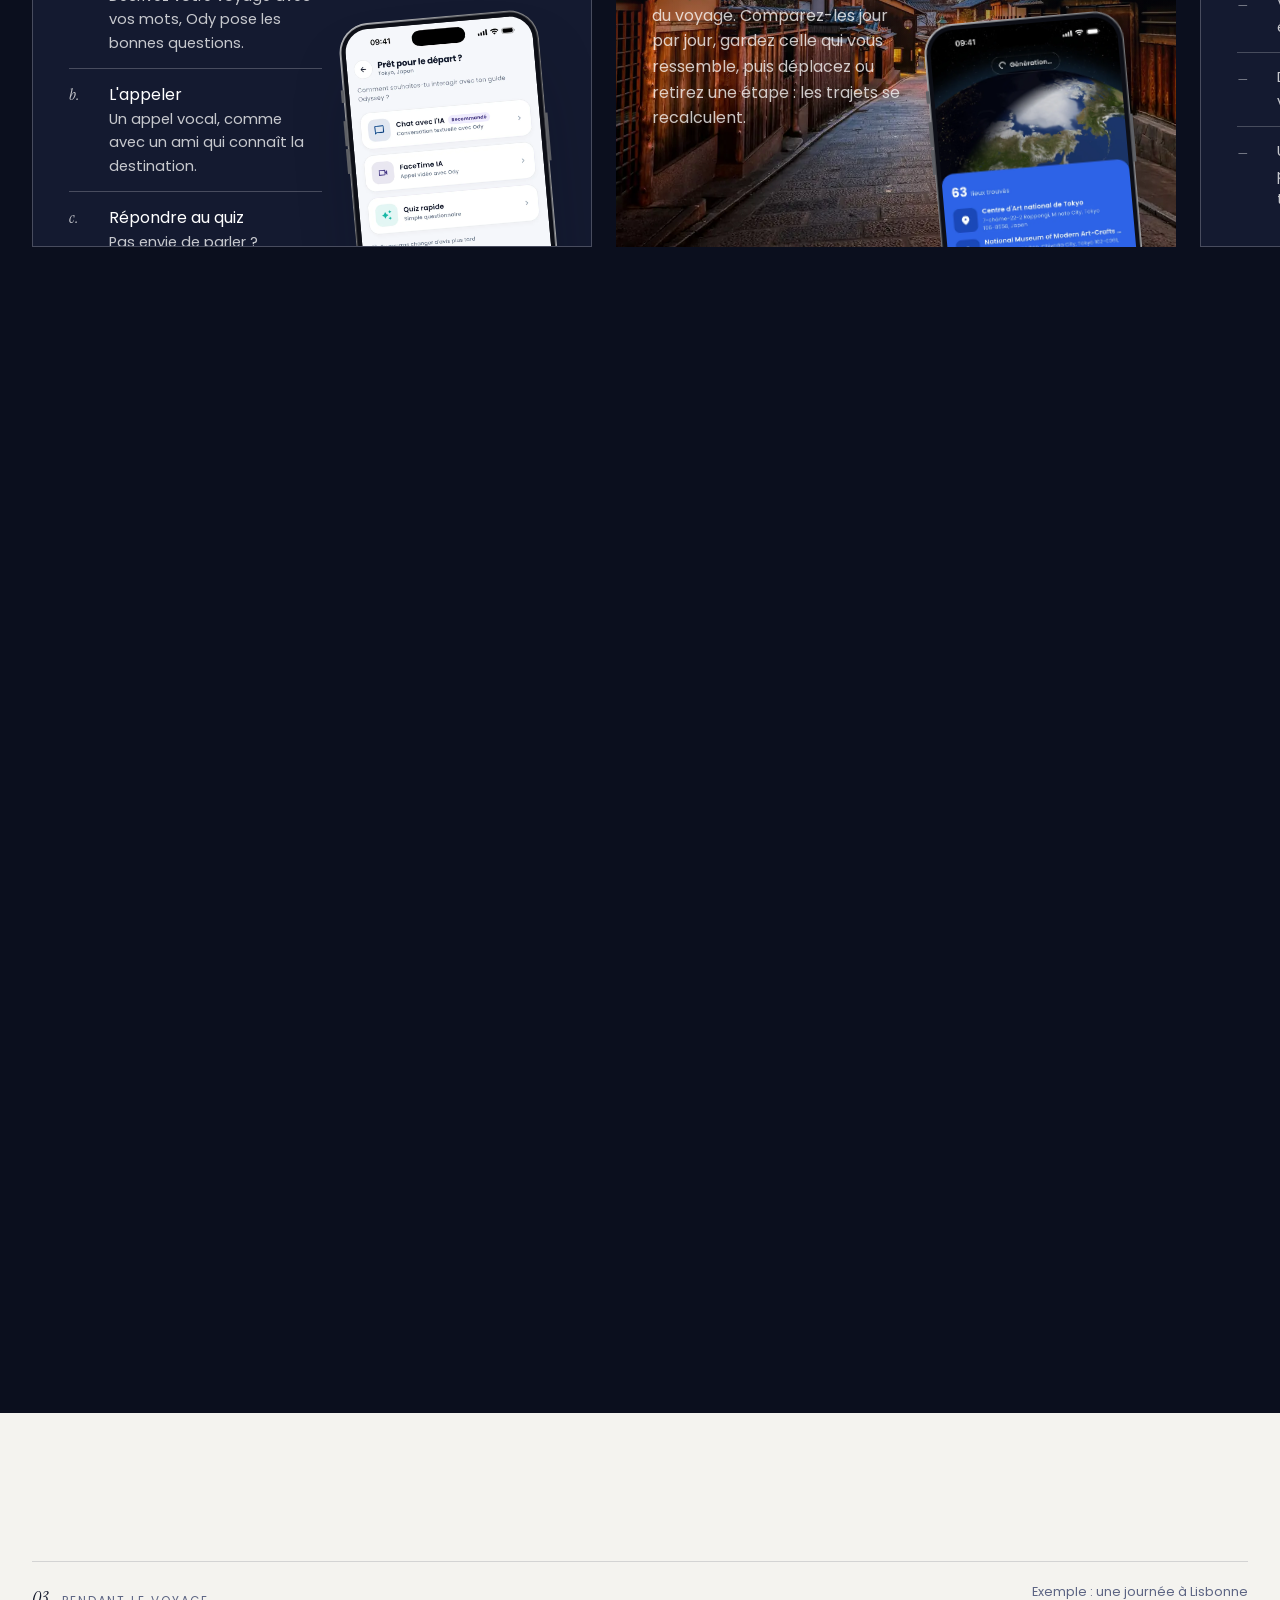
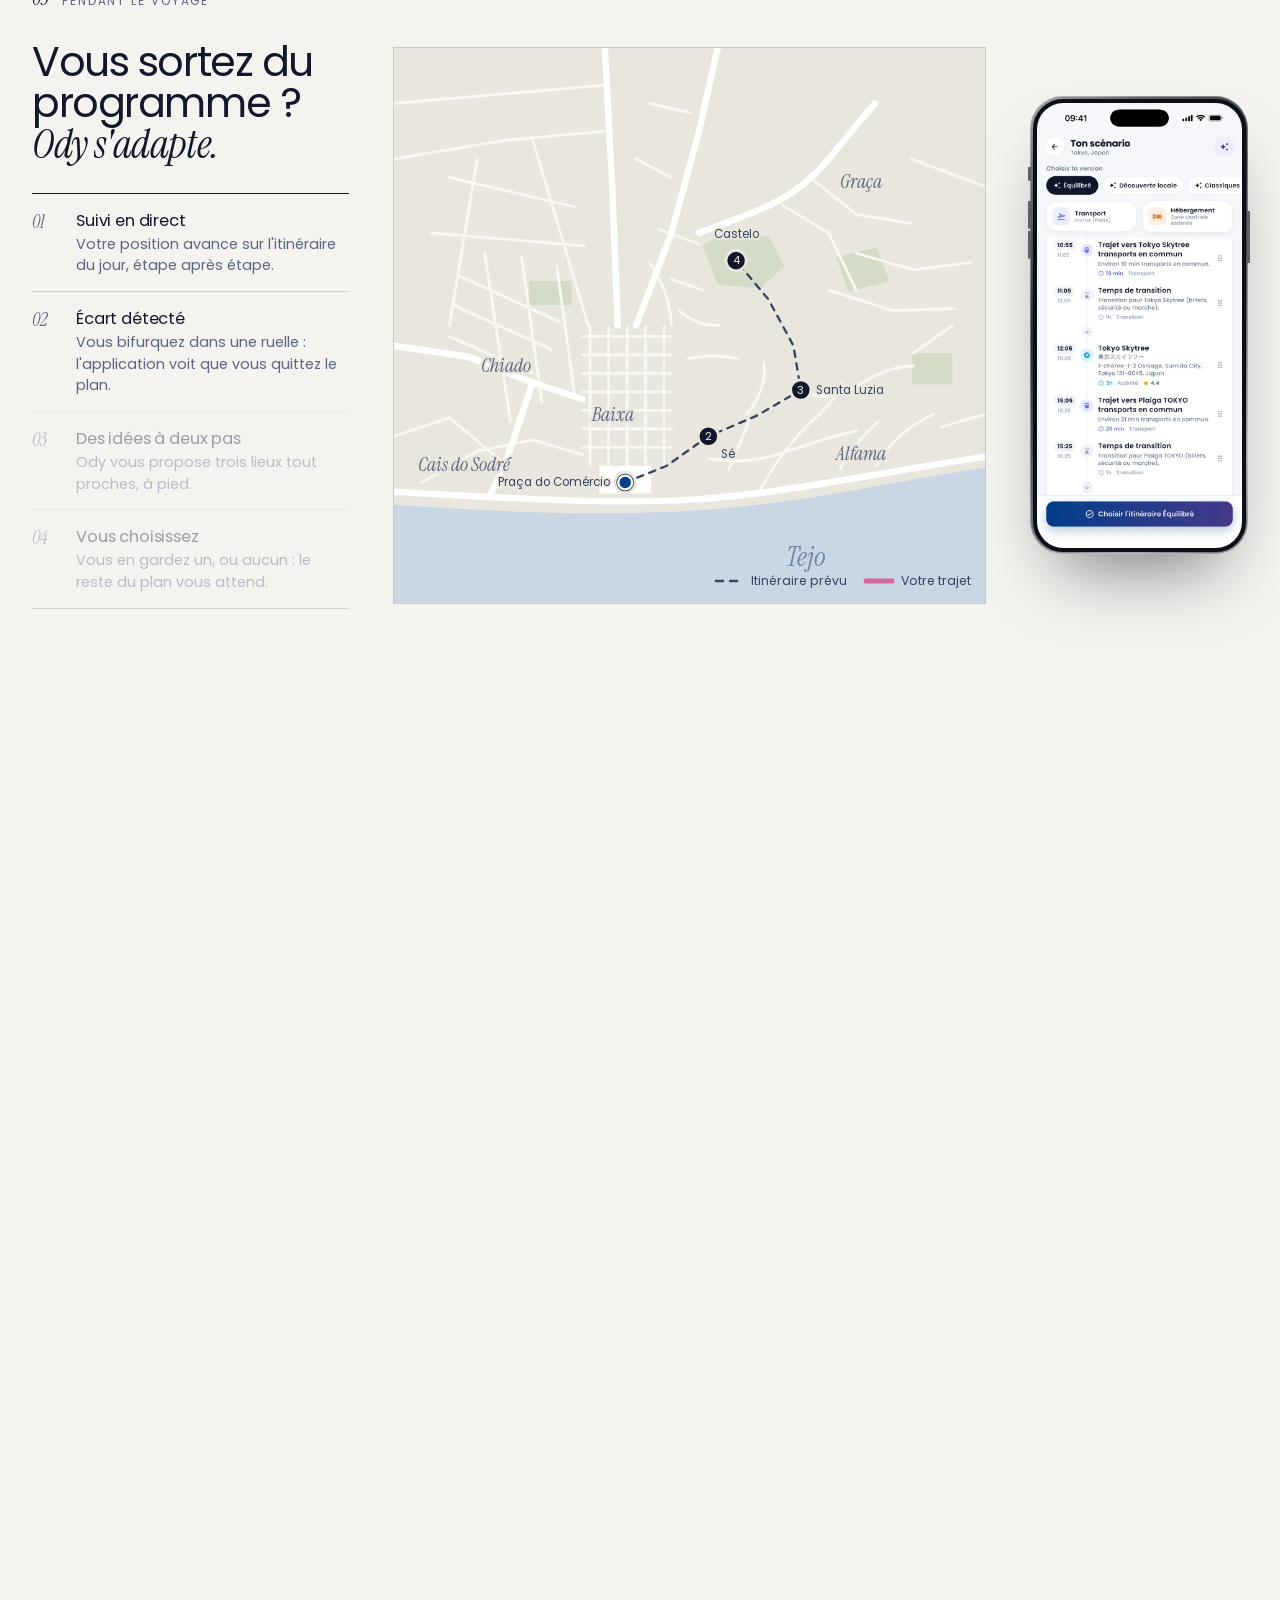
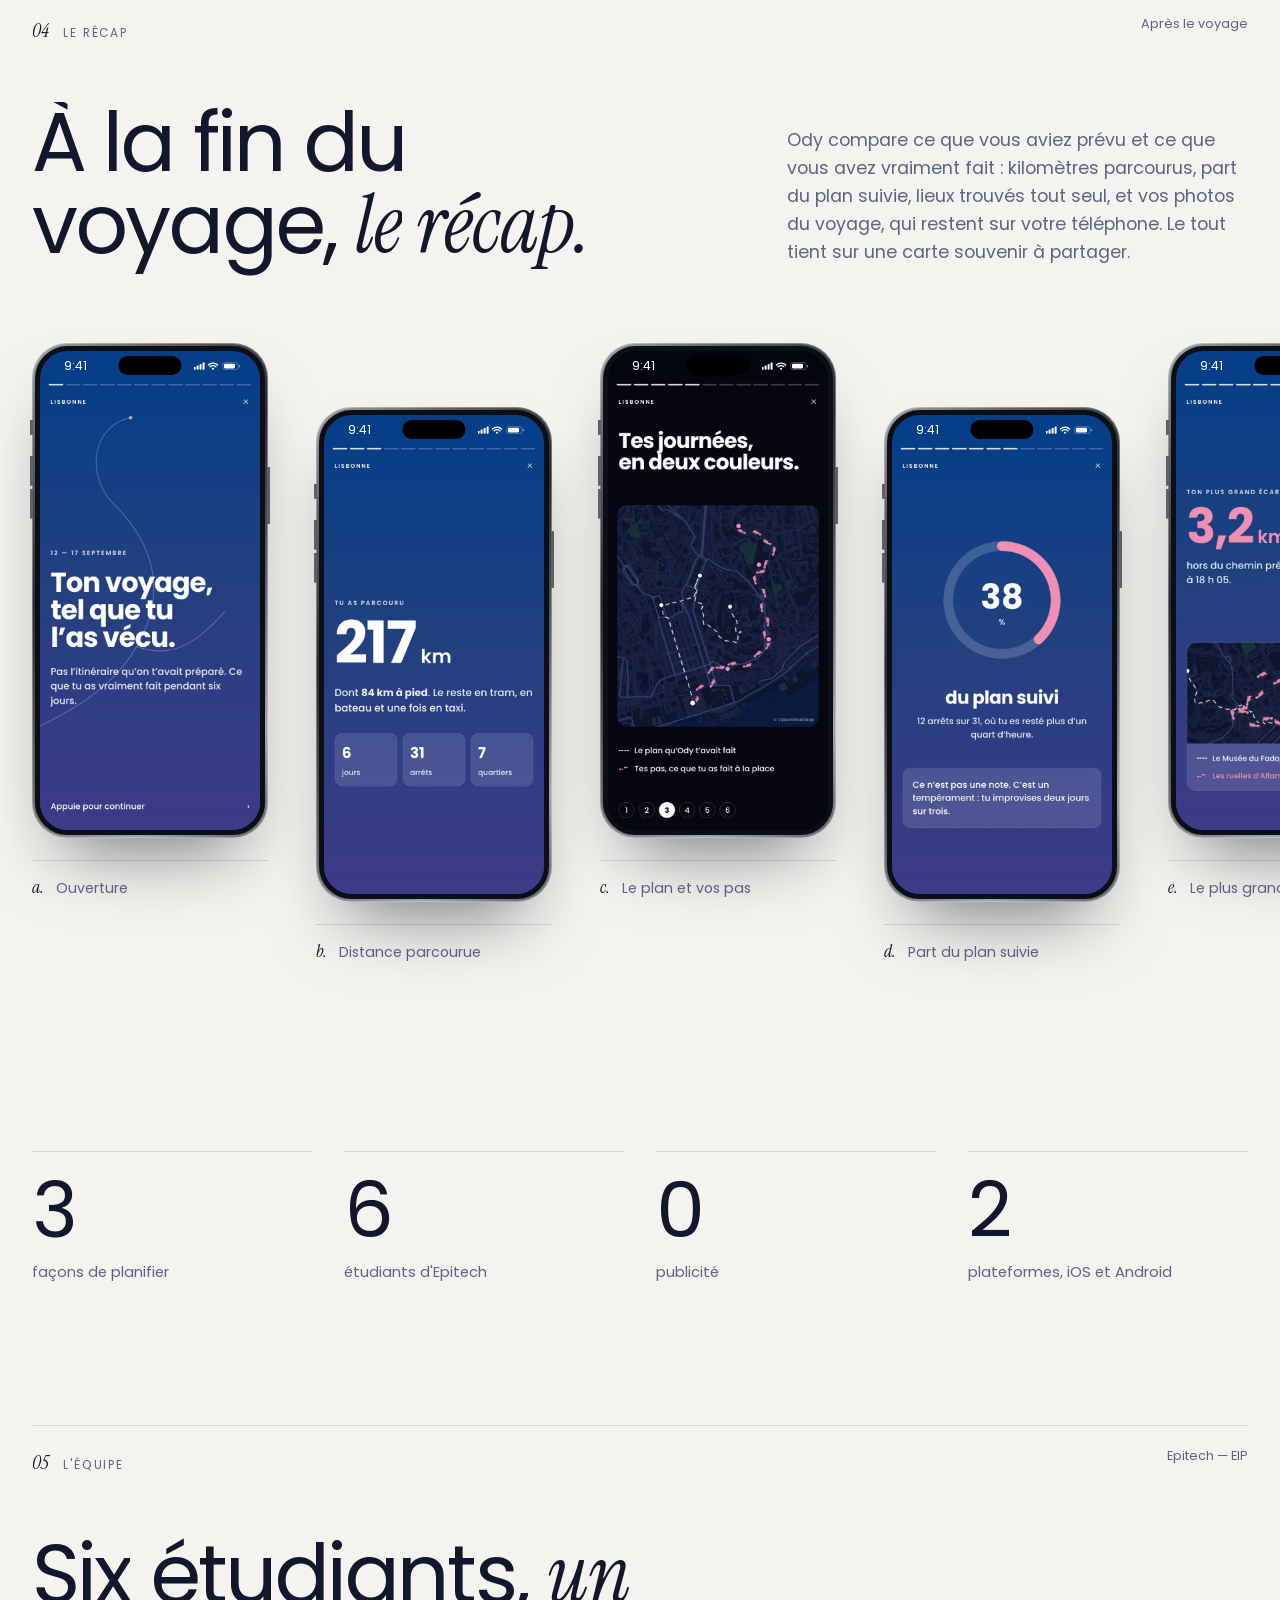
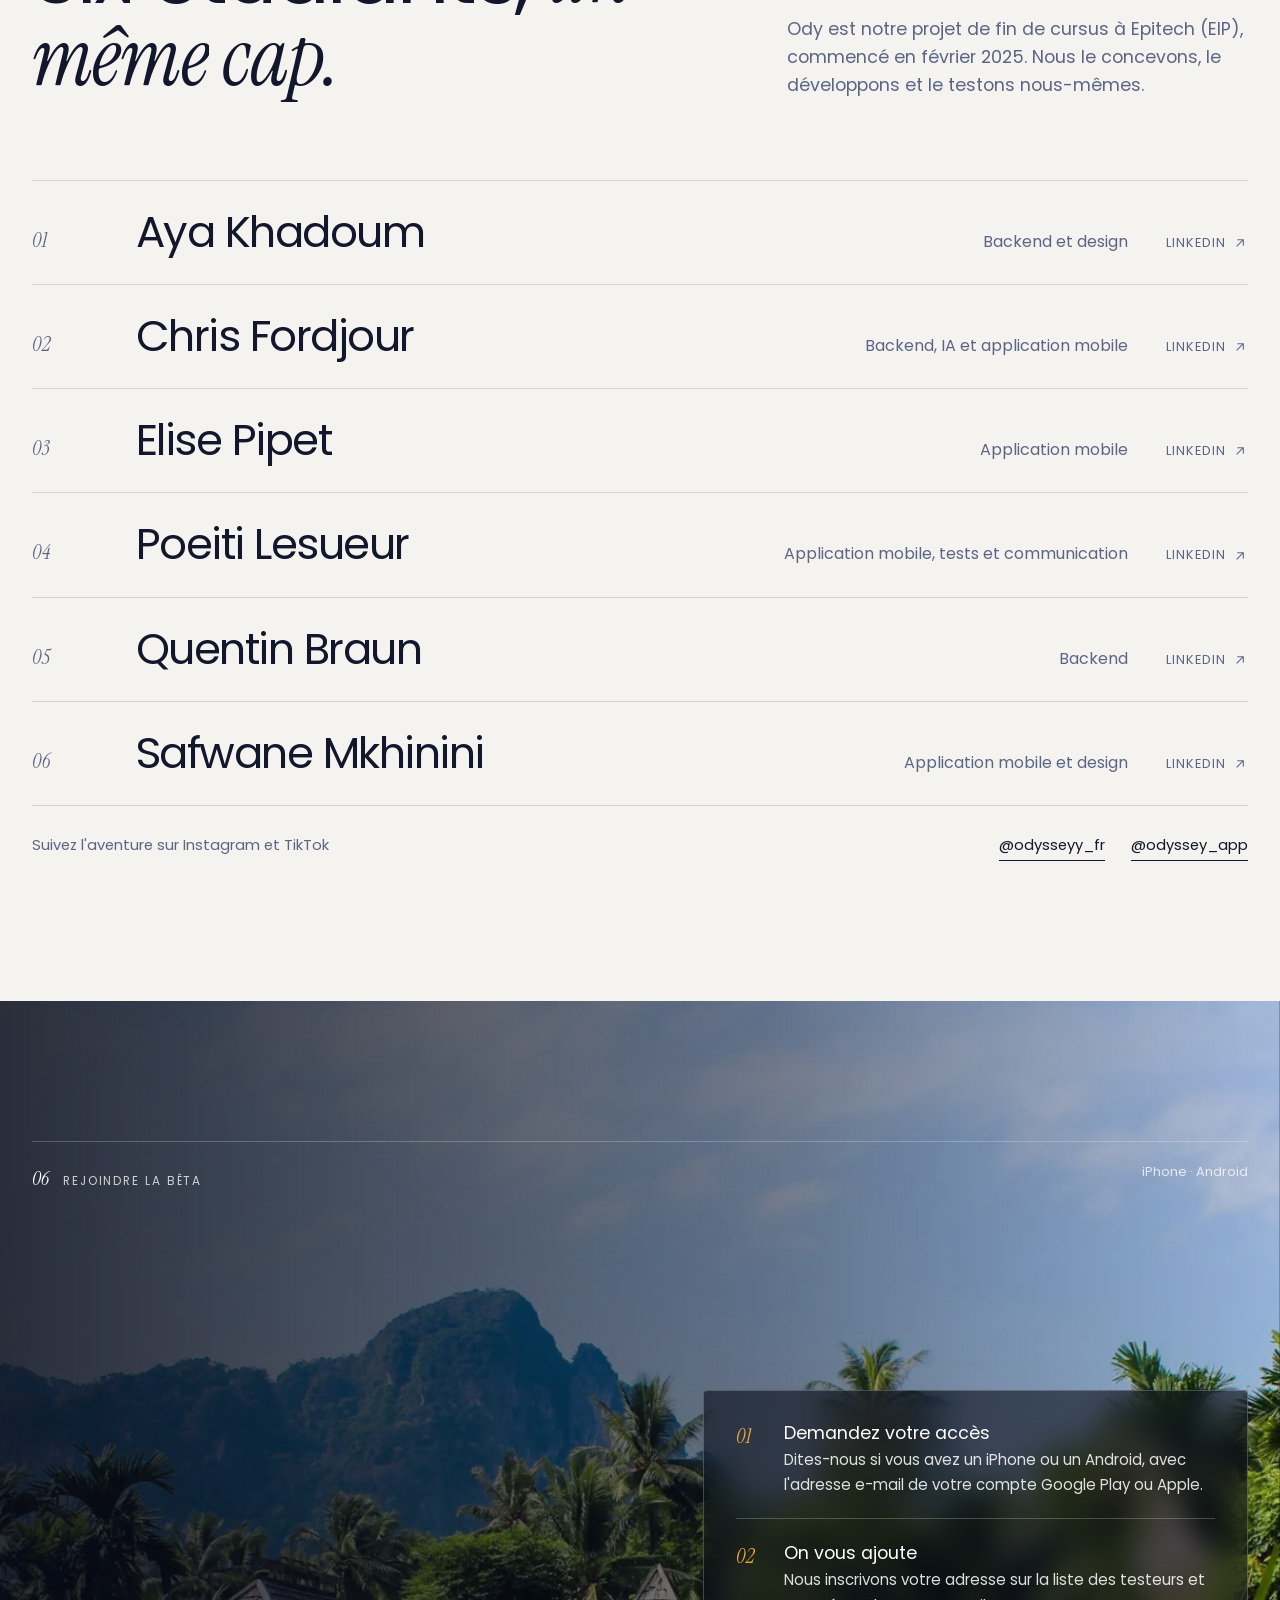
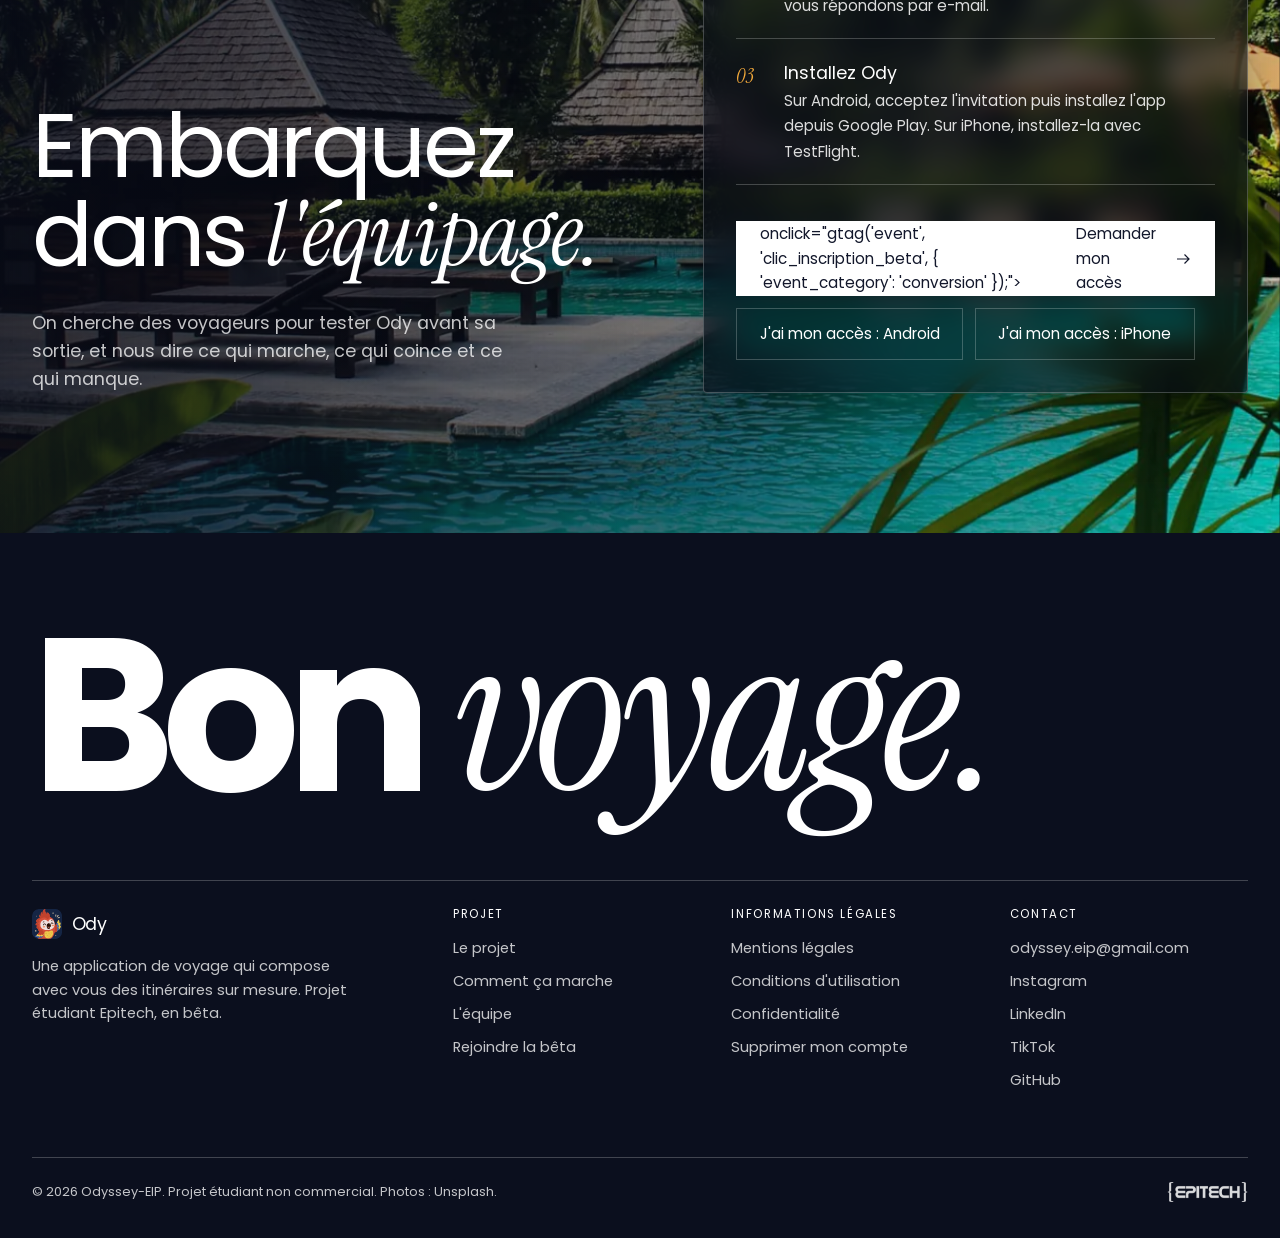
==== commit 22764f5b: "try add google analytics - 3" ====
--- a/index.html
+++ b/index.html
@@ -475,8 +475,8 @@
         <div class="beta-actions reveal" style="--d:3">
           <a class="btn btn-light" id="btn-beta" data-ody-cheer
             href="mailto:odyssey.eip@gmail.com?subject=Rejoindre%20la%20b%C3%AAta%20Ody&amp;body=Bonjour%2C%0A%0AJe%20souhaite%20rejoindre%20la%20b%C3%AAta%20d'Ody.%0AMon%20t%C3%A9l%C3%A9phone%20%28iPhone%20ou%20Android%29%20%3A%20%0AAdresse%20e-mail%20%28Gmail%20de%20Google%20Play%2C%20ou%20celle%20de%20mon%20compte%20Apple%29%20%3A%20%0A%0AMerci%20%21"
-            data-href-fr="..."
-            data-href-en="..."
+            data-href-fr="mailto:odyssey.eip@gmail.com?subject=Rejoindre%20la%20b%C3%AAta%20Ody&amp;body=Bonjour%2C%0A%0AJe%20souhaite%20rejoindre%20la%20b%C3%AAta%20d'Ody.%0AMon%20t%C3%A9l%C3%A9phone%20%28iPhone%20ou%20Android%29%20%3A%20%0AAdresse%20e-mail%20%28Gmail%20de%20Google%20Play%2C%20ou%20celle%20de%20mon%20compte%20Apple%29%20%3A%20%0A%0AMerci%20%21"
+             data-href-en="mailto:odyssey.eip@gmail.com?subject=Join%20the%20Ody%20beta&amp;body=Hello%2C%0A%0AI'd%20like%20to%20join%20the%20Ody%20beta.%0AMy%20phone%20%28iPhone%20or%20Android%29%3A%20%0AEmail%20address%20%28Gmail%20for%20Google%20Play%2C%20or%20my%20Apple%20Account%20email%29%3A%20%0A%0AThanks%21">
             onclick="gtag('event', 'clic_inscription_beta', { 'event_category': 'conversion' });">
             <span data-fr="Demander mon accès" data-en="Request access">Demander mon accès</span>
             <svg class="arrow" viewBox="0 0 24 24" fill="none" stroke="currentColor" stroke-width="1.6" aria-hidden="true"><path d="M4 12h16M14 6l6 6-6 6"/></svg>
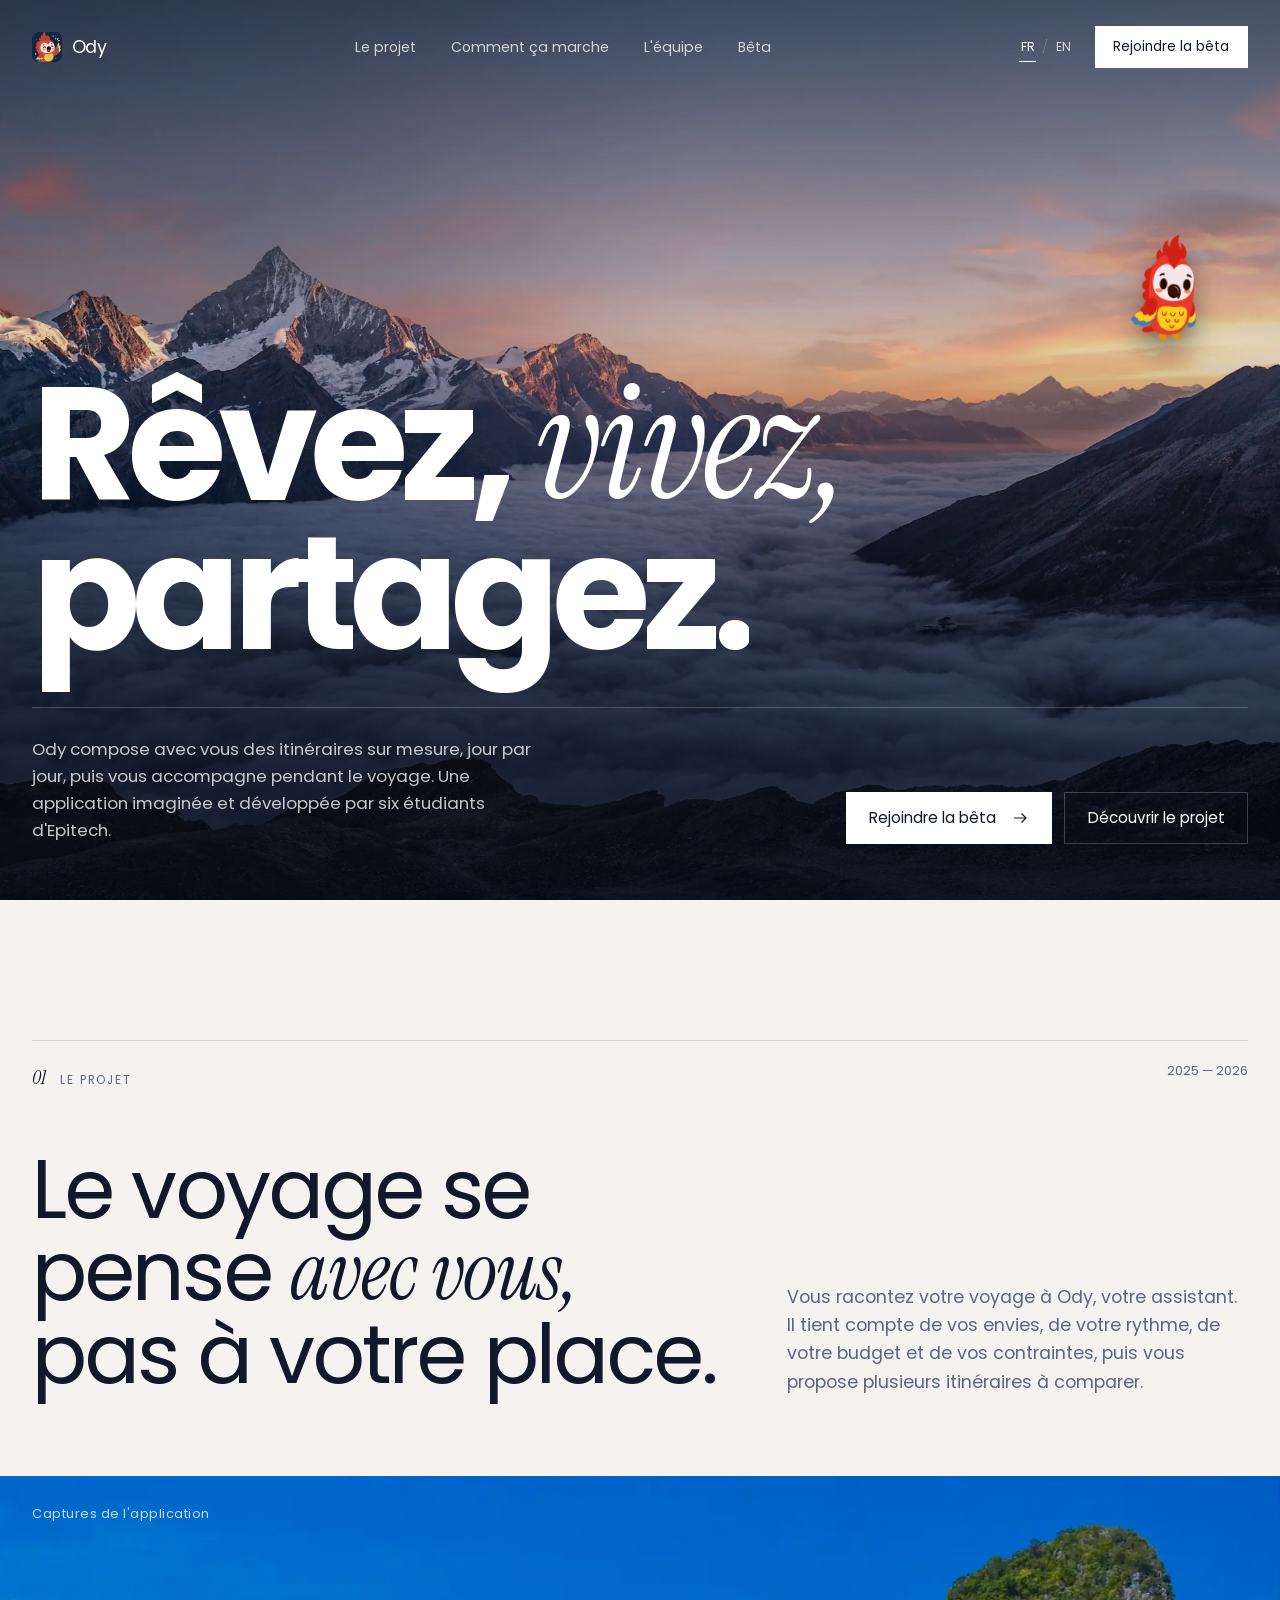
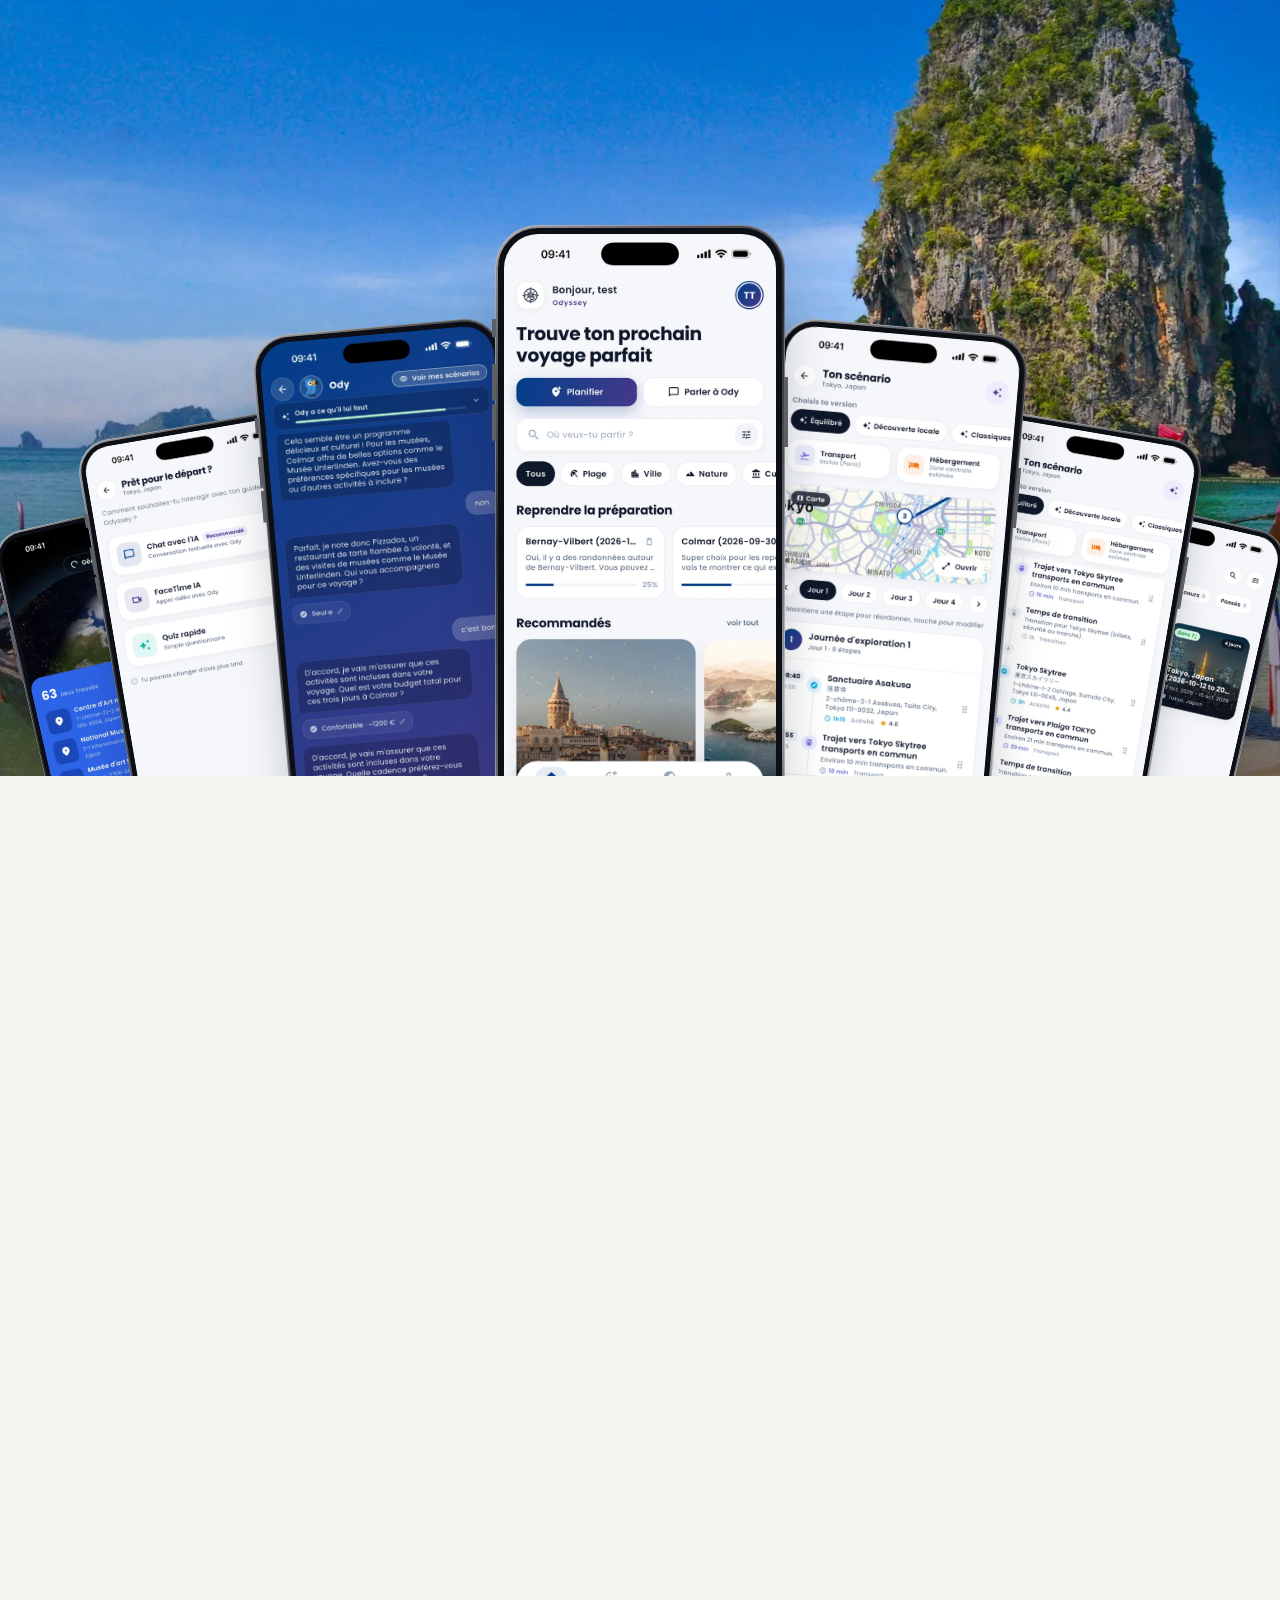
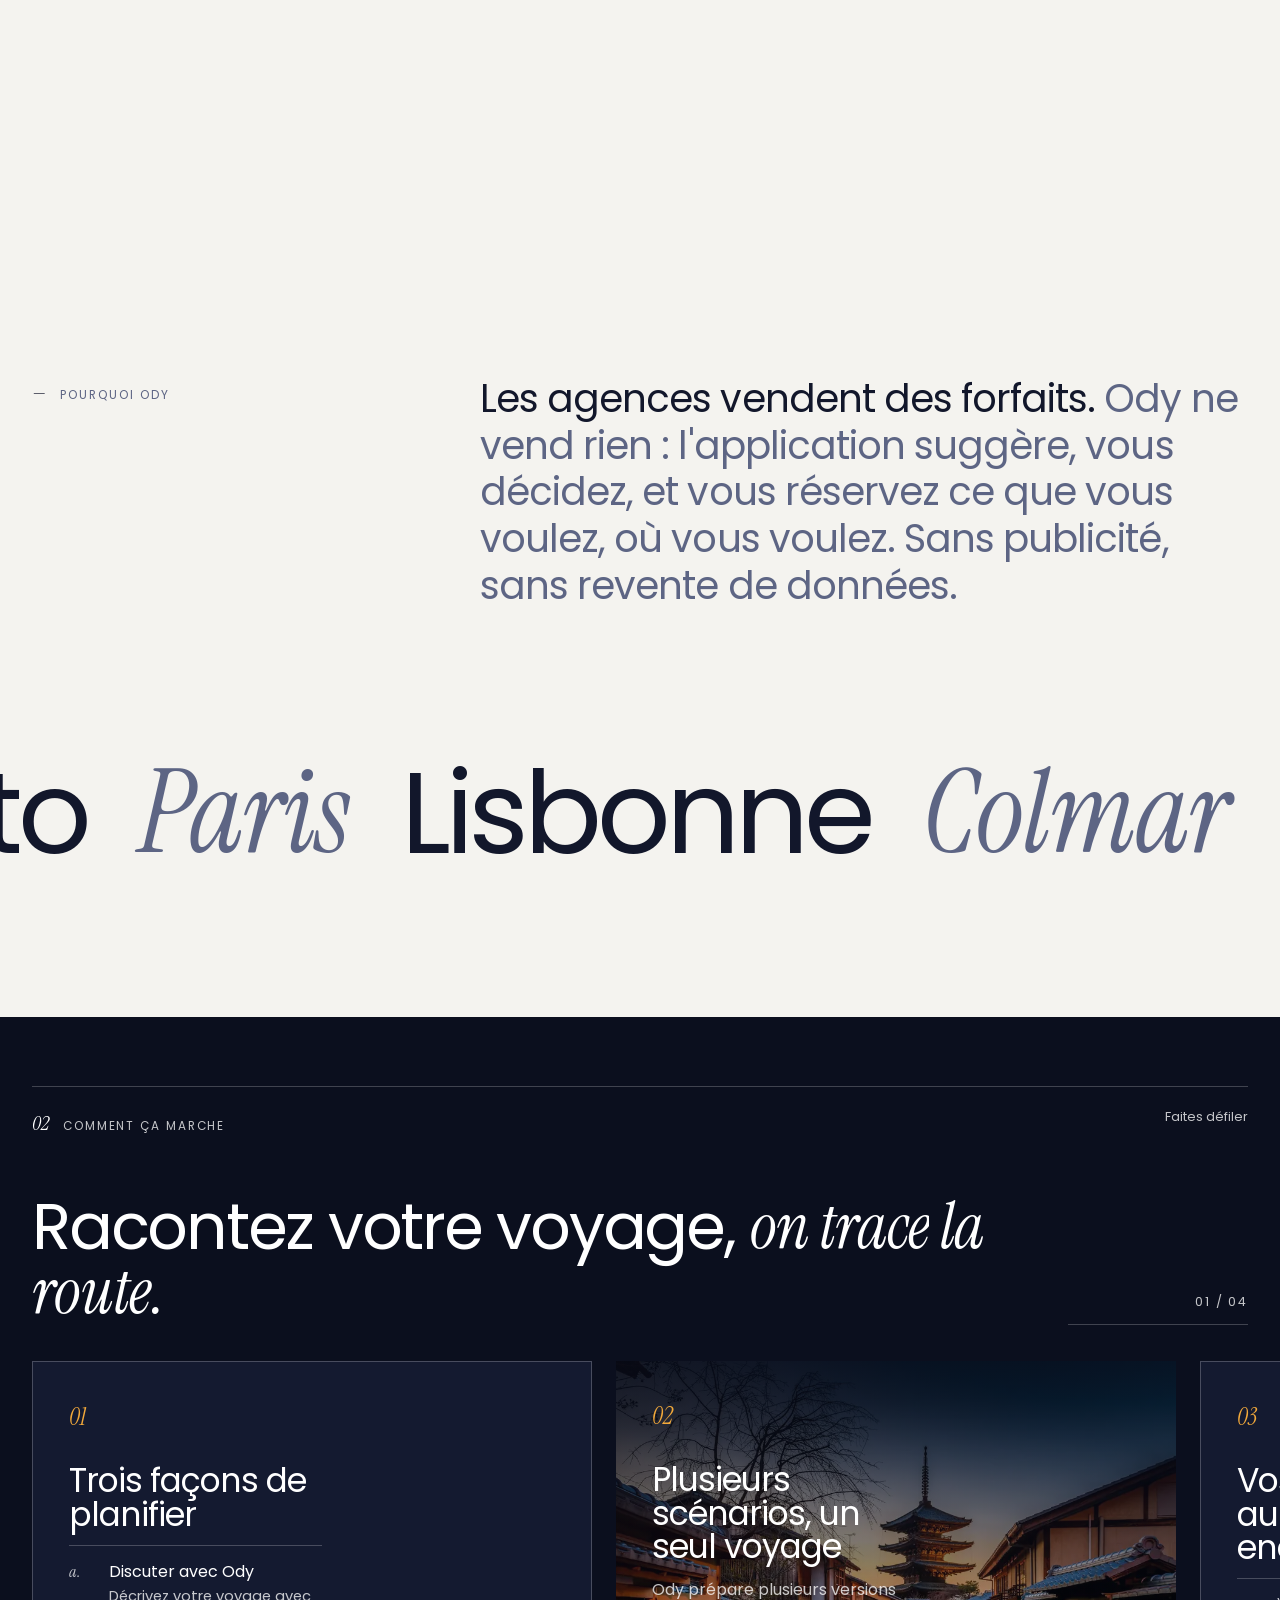
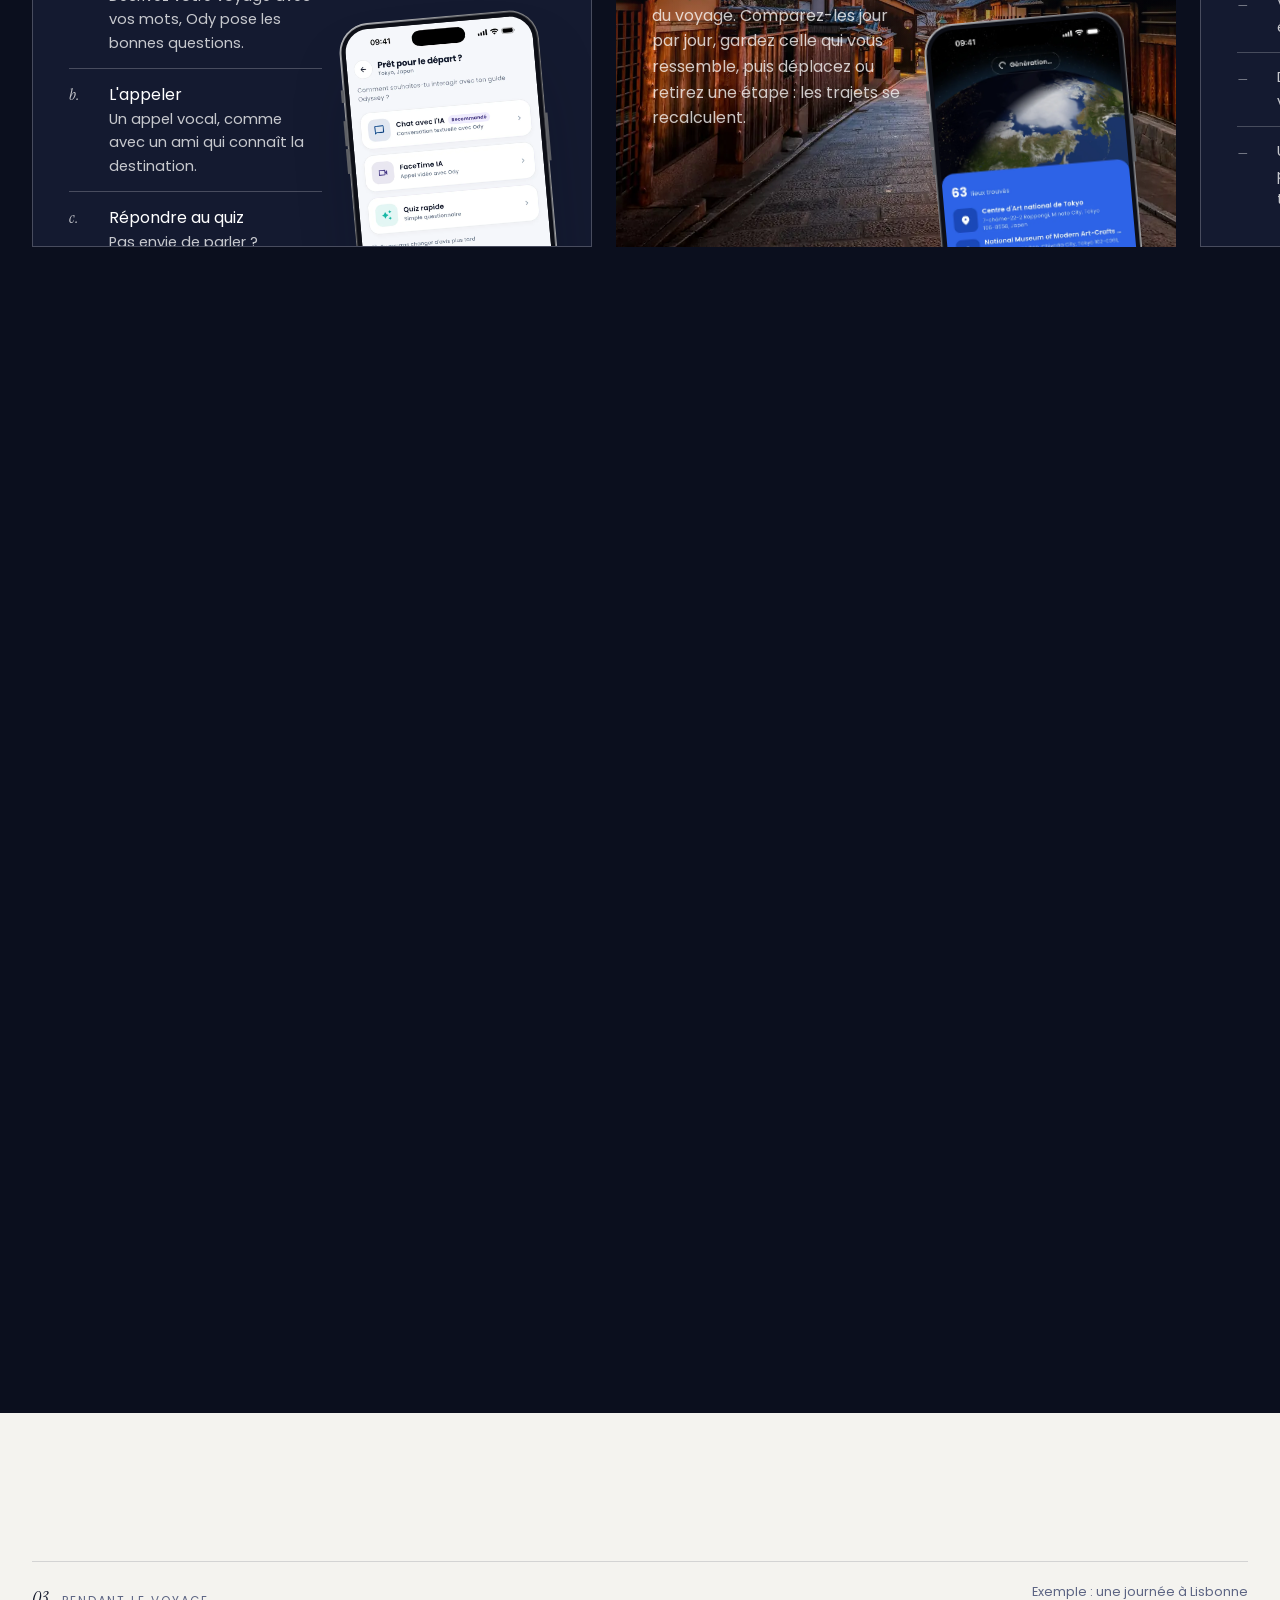
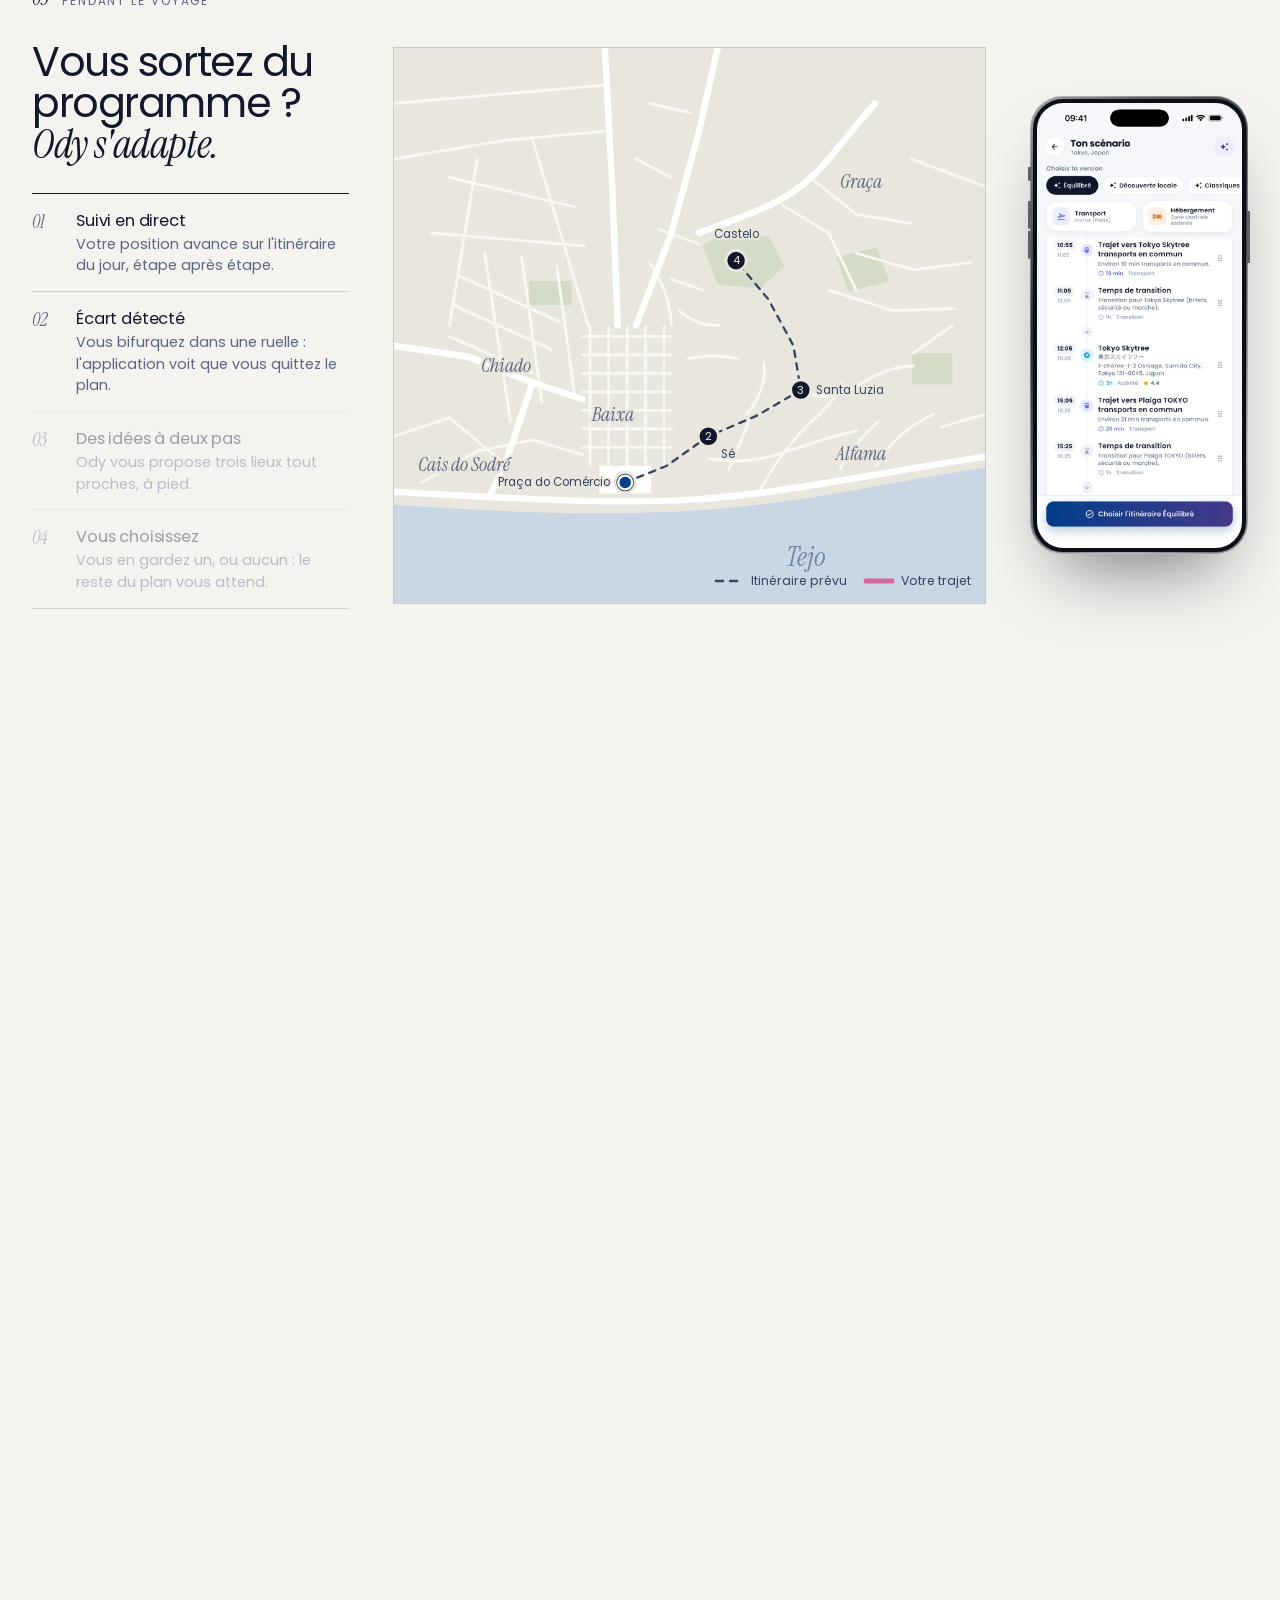
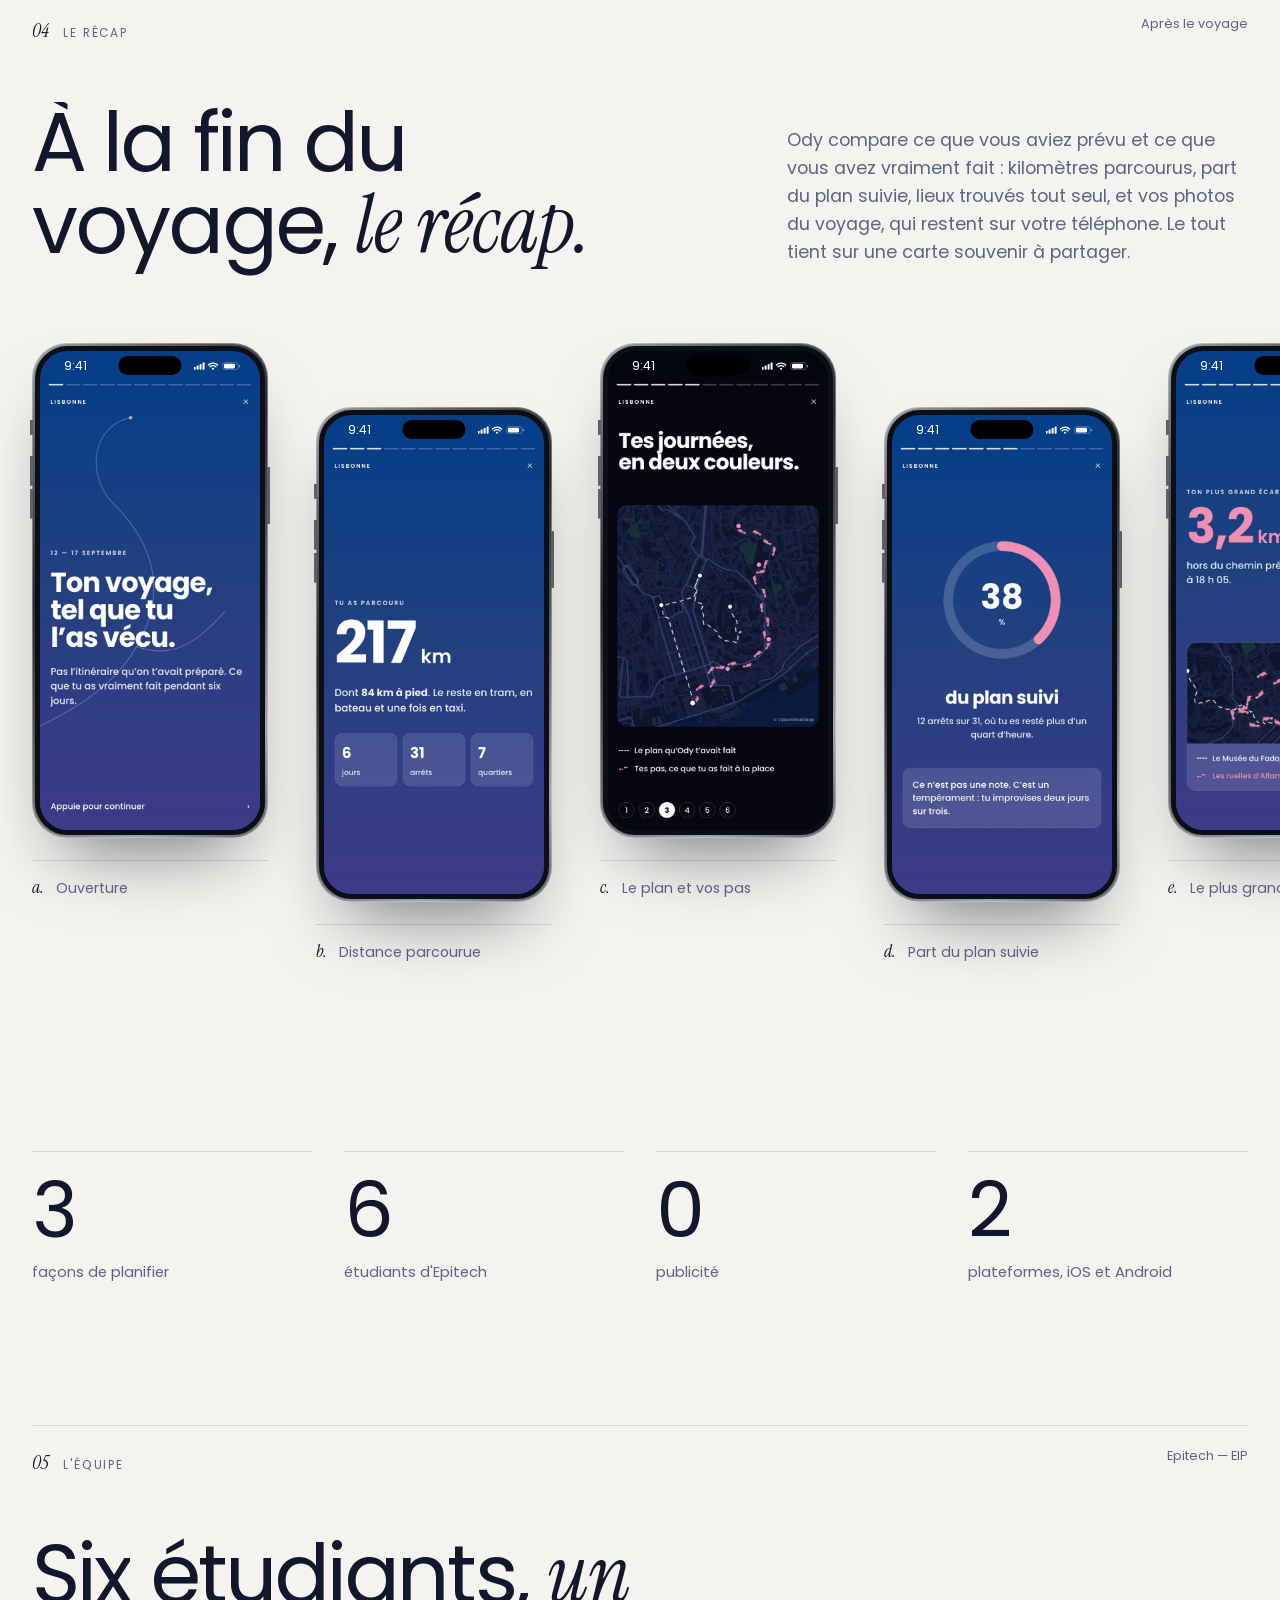
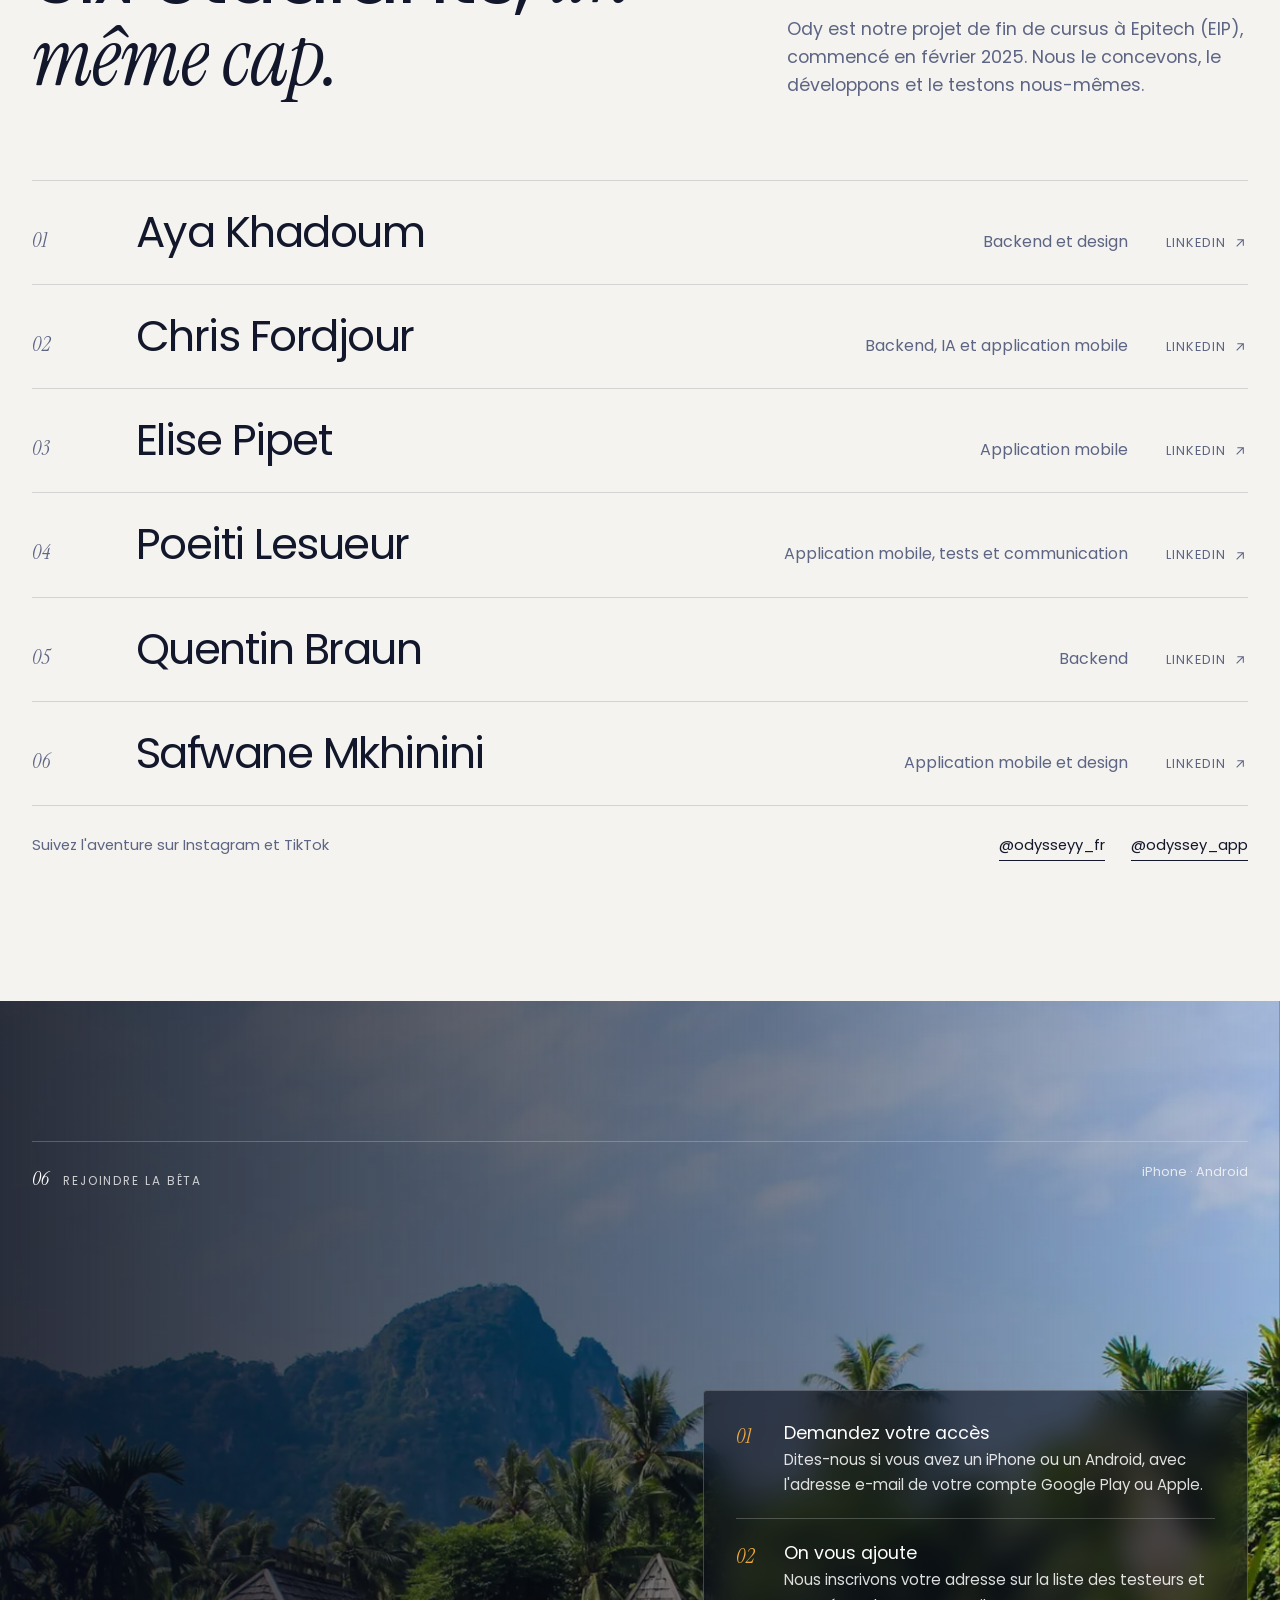
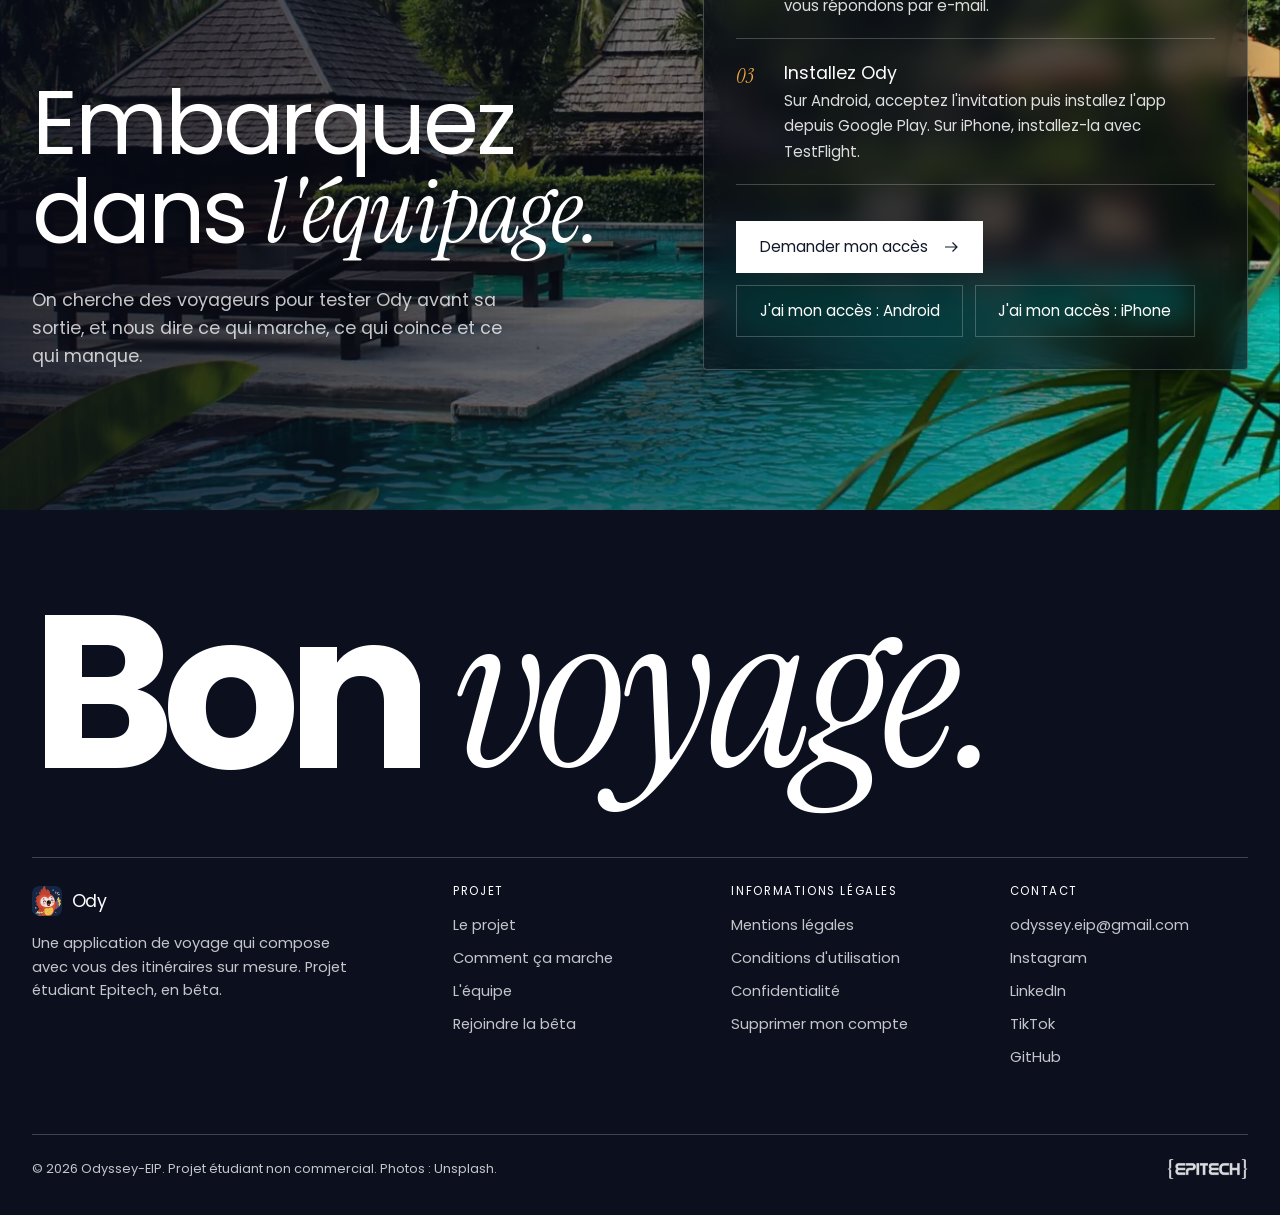
==== commit cc55f1ec: "try add google analytics - 4" ====
--- a/index.html
+++ b/index.html
@@ -476,7 +476,7 @@
           <a class="btn btn-light" id="btn-beta" data-ody-cheer
             href="mailto:odyssey.eip@gmail.com?subject=Rejoindre%20la%20b%C3%AAta%20Ody&amp;body=Bonjour%2C%0A%0AJe%20souhaite%20rejoindre%20la%20b%C3%AAta%20d'Ody.%0AMon%20t%C3%A9l%C3%A9phone%20%28iPhone%20ou%20Android%29%20%3A%20%0AAdresse%20e-mail%20%28Gmail%20de%20Google%20Play%2C%20ou%20celle%20de%20mon%20compte%20Apple%29%20%3A%20%0A%0AMerci%20%21"
             data-href-fr="mailto:odyssey.eip@gmail.com?subject=Rejoindre%20la%20b%C3%AAta%20Ody&amp;body=Bonjour%2C%0A%0AJe%20souhaite%20rejoindre%20la%20b%C3%AAta%20d'Ody.%0AMon%20t%C3%A9l%C3%A9phone%20%28iPhone%20ou%20Android%29%20%3A%20%0AAdresse%20e-mail%20%28Gmail%20de%20Google%20Play%2C%20ou%20celle%20de%20mon%20compte%20Apple%29%20%3A%20%0A%0AMerci%20%21"
-             data-href-en="mailto:odyssey.eip@gmail.com?subject=Join%20the%20Ody%20beta&amp;body=Hello%2C%0A%0AI'd%20like%20to%20join%20the%20Ody%20beta.%0AMy%20phone%20%28iPhone%20or%20Android%29%3A%20%0AEmail%20address%20%28Gmail%20for%20Google%20Play%2C%20or%20my%20Apple%20Account%20email%29%3A%20%0A%0AThanks%21">
+             data-href-en="mailto:odyssey.eip@gmail.com?subject=Join%20the%20Ody%20beta&amp;body=Hello%2C%0A%0AI'd%20like%20to%20join%20the%20Ody%20beta.%0AMy%20phone%20%28iPhone%20or%20Android%29%3A%20%0AEmail%20address%20%28Gmail%20for%20Google%20Play%2C%20or%20my%20Apple%20Account%20email%29%3A%20%0A%0AThanks%21"
             onclick="gtag('event', 'clic_inscription_beta', { 'event_category': 'conversion' });">
             <span data-fr="Demander mon accès" data-en="Request access">Demander mon accès</span>
             <svg class="arrow" viewBox="0 0 24 24" fill="none" stroke="currentColor" stroke-width="1.6" aria-hidden="true"><path d="M4 12h16M14 6l6 6-6 6"/></svg>
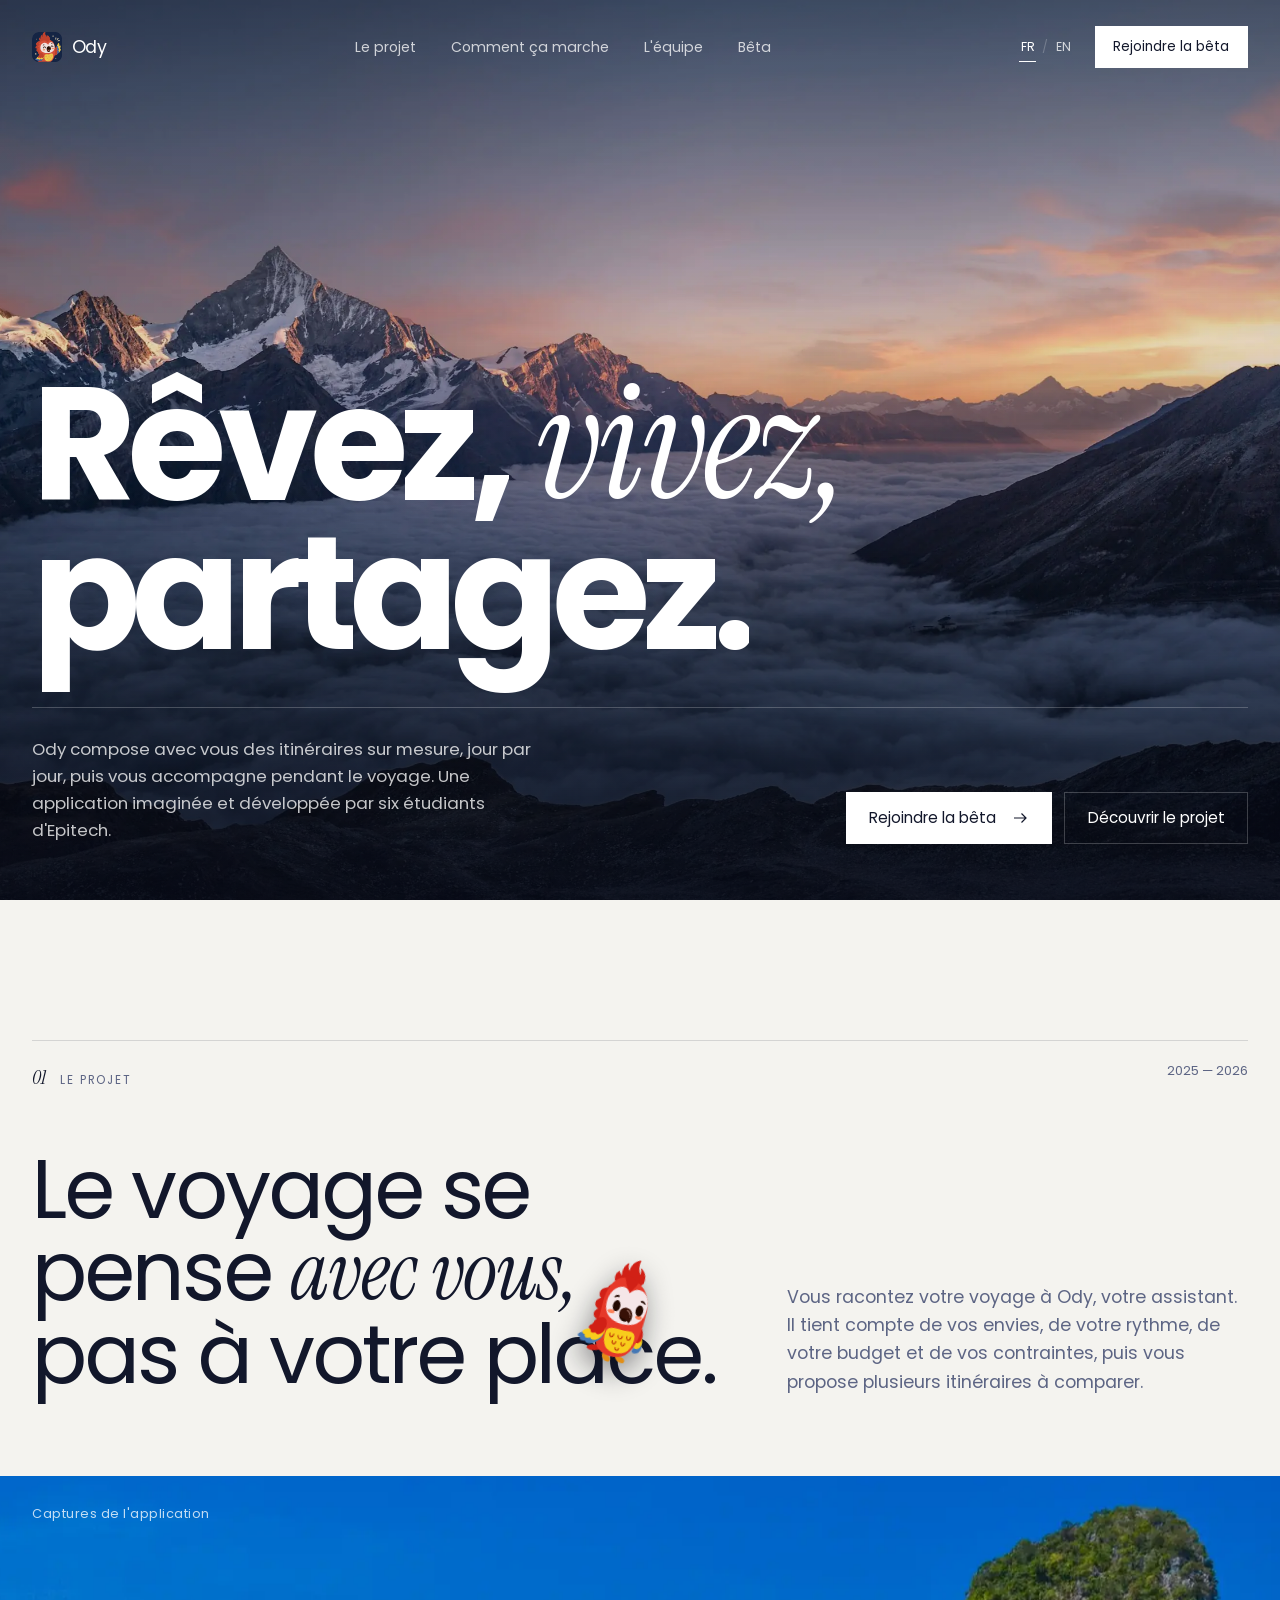
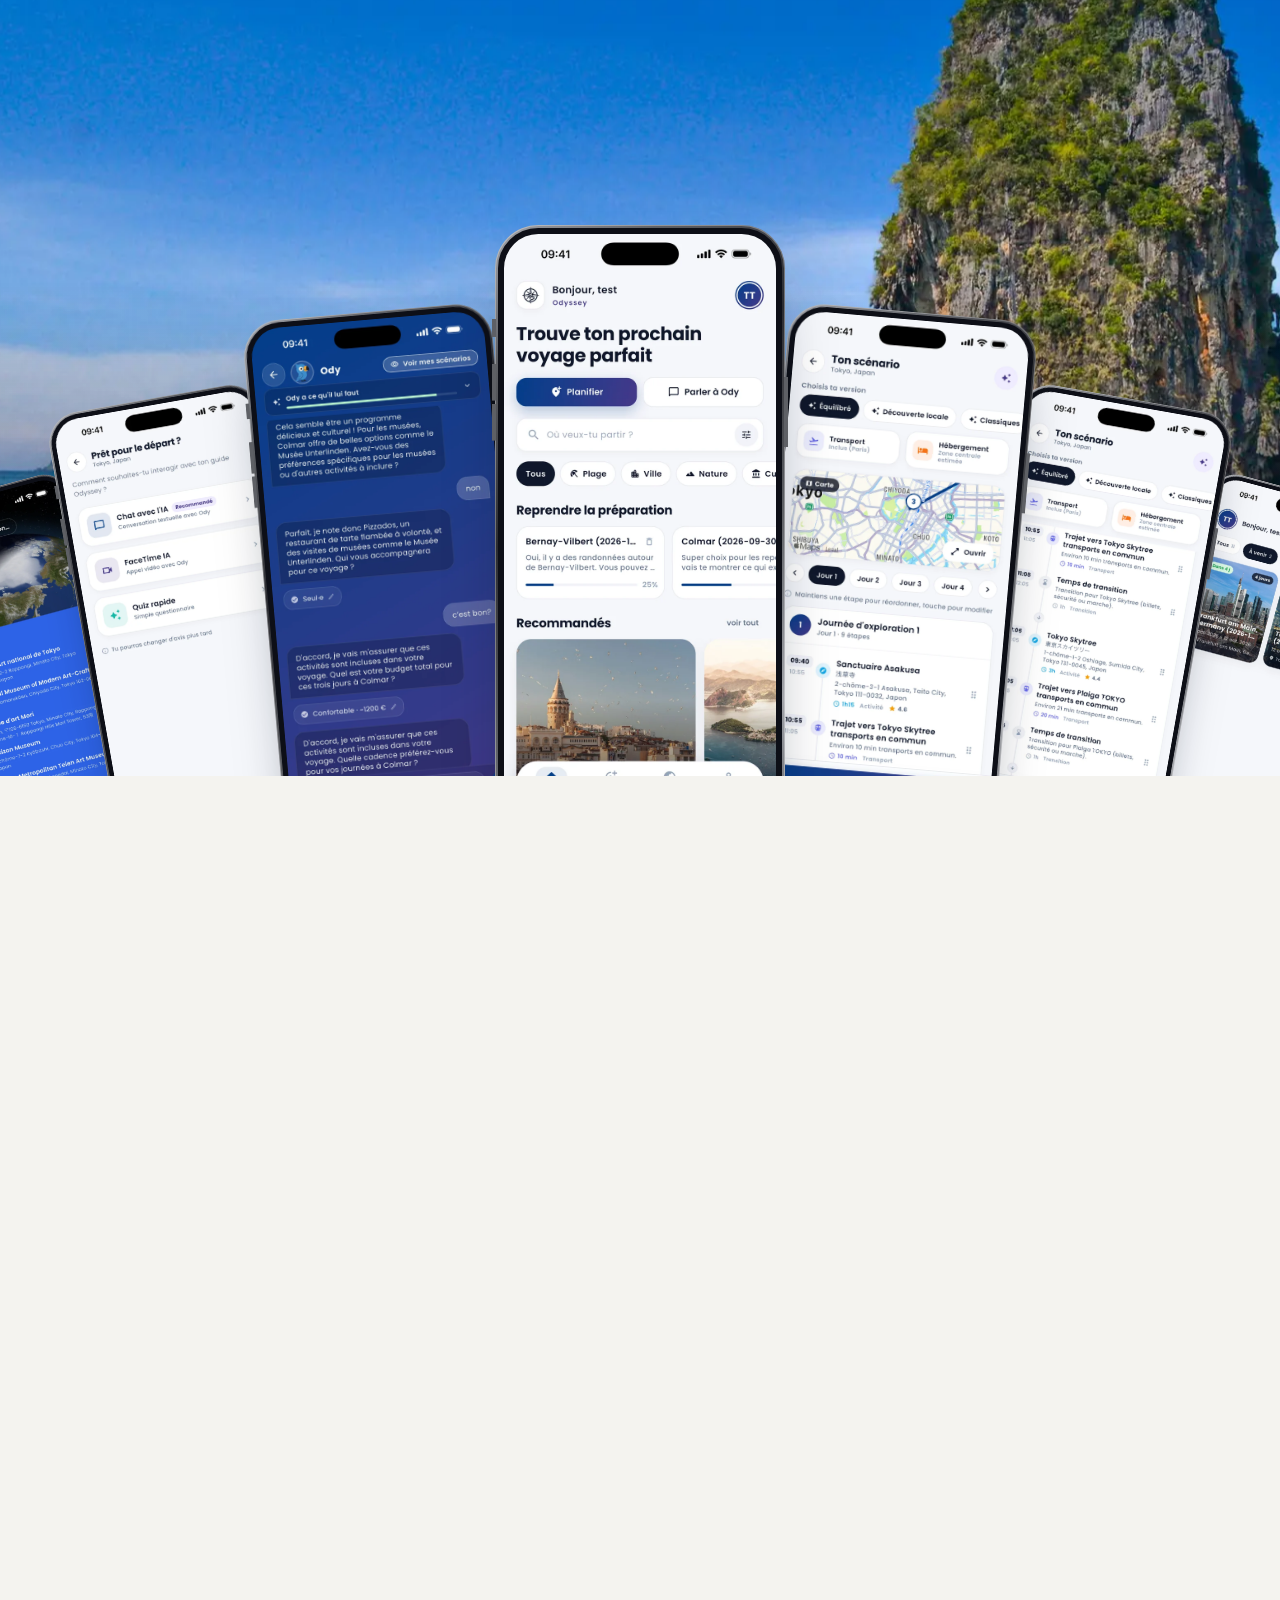
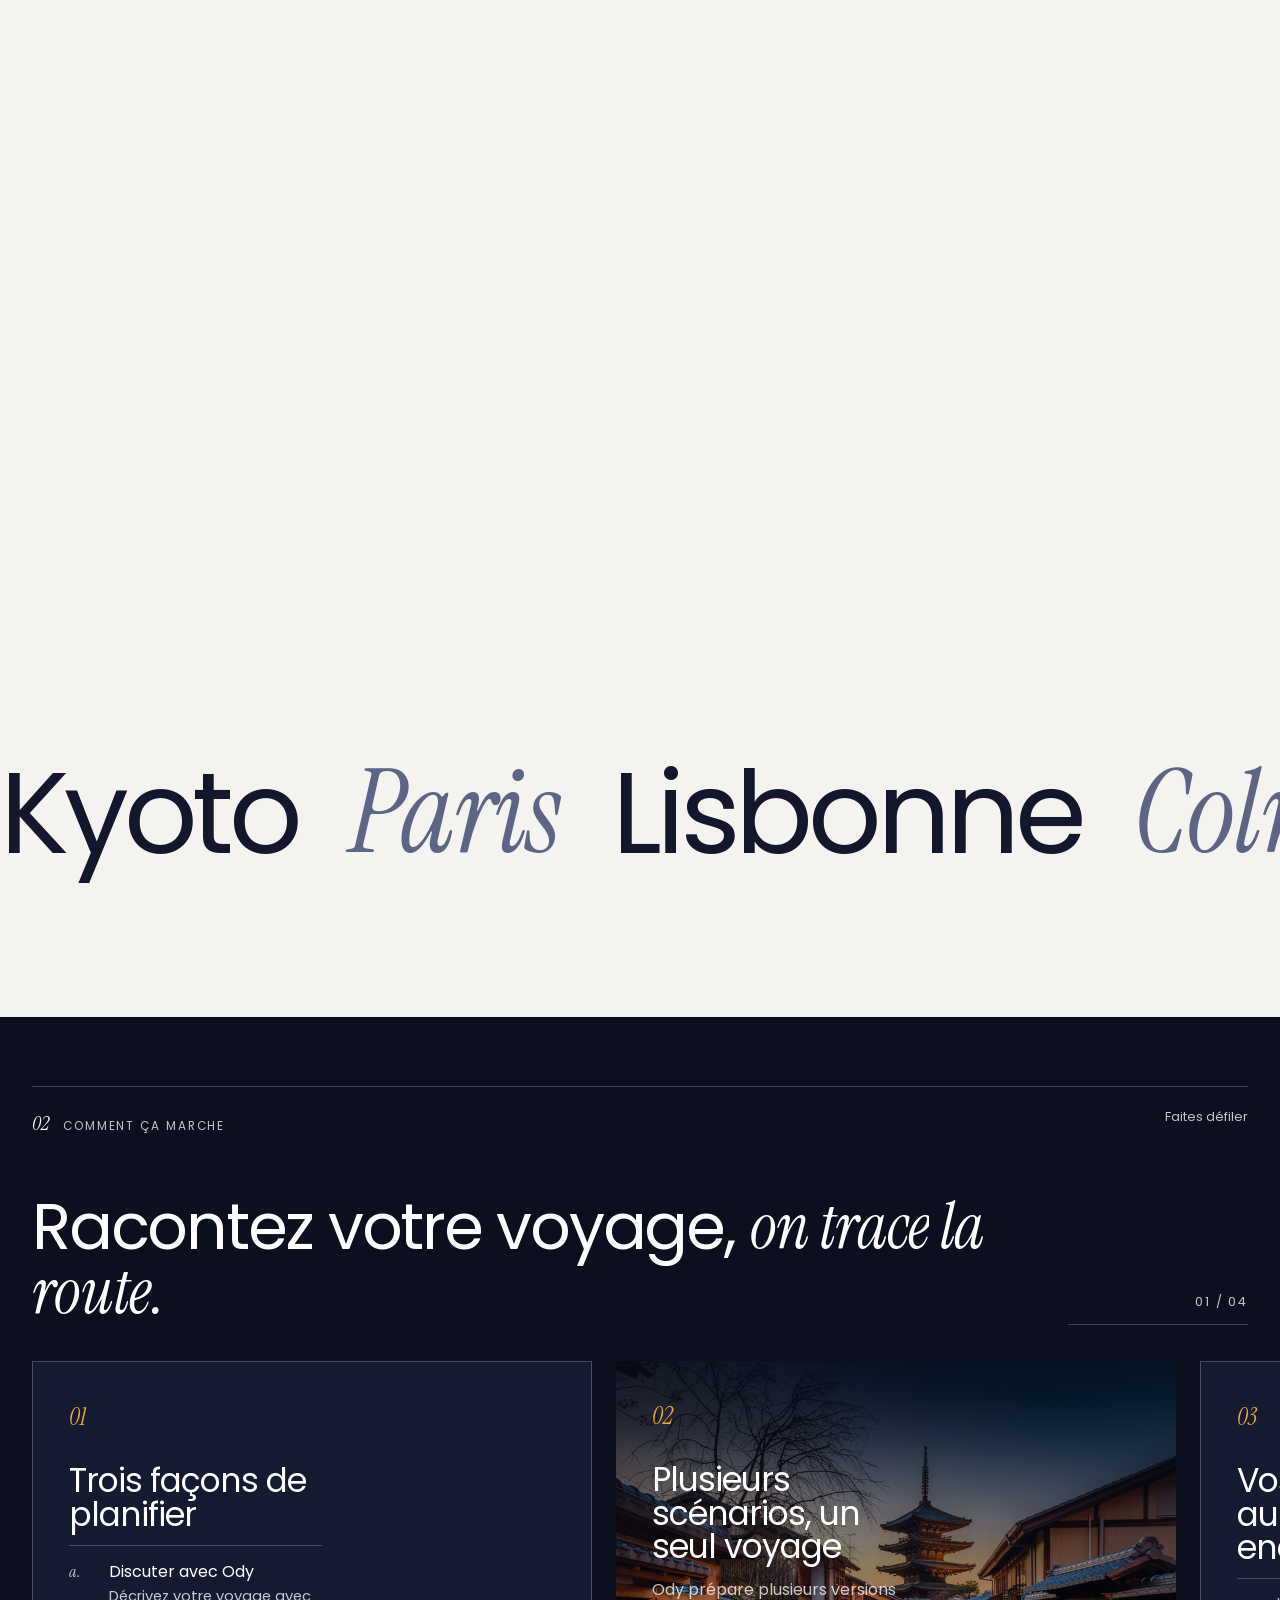
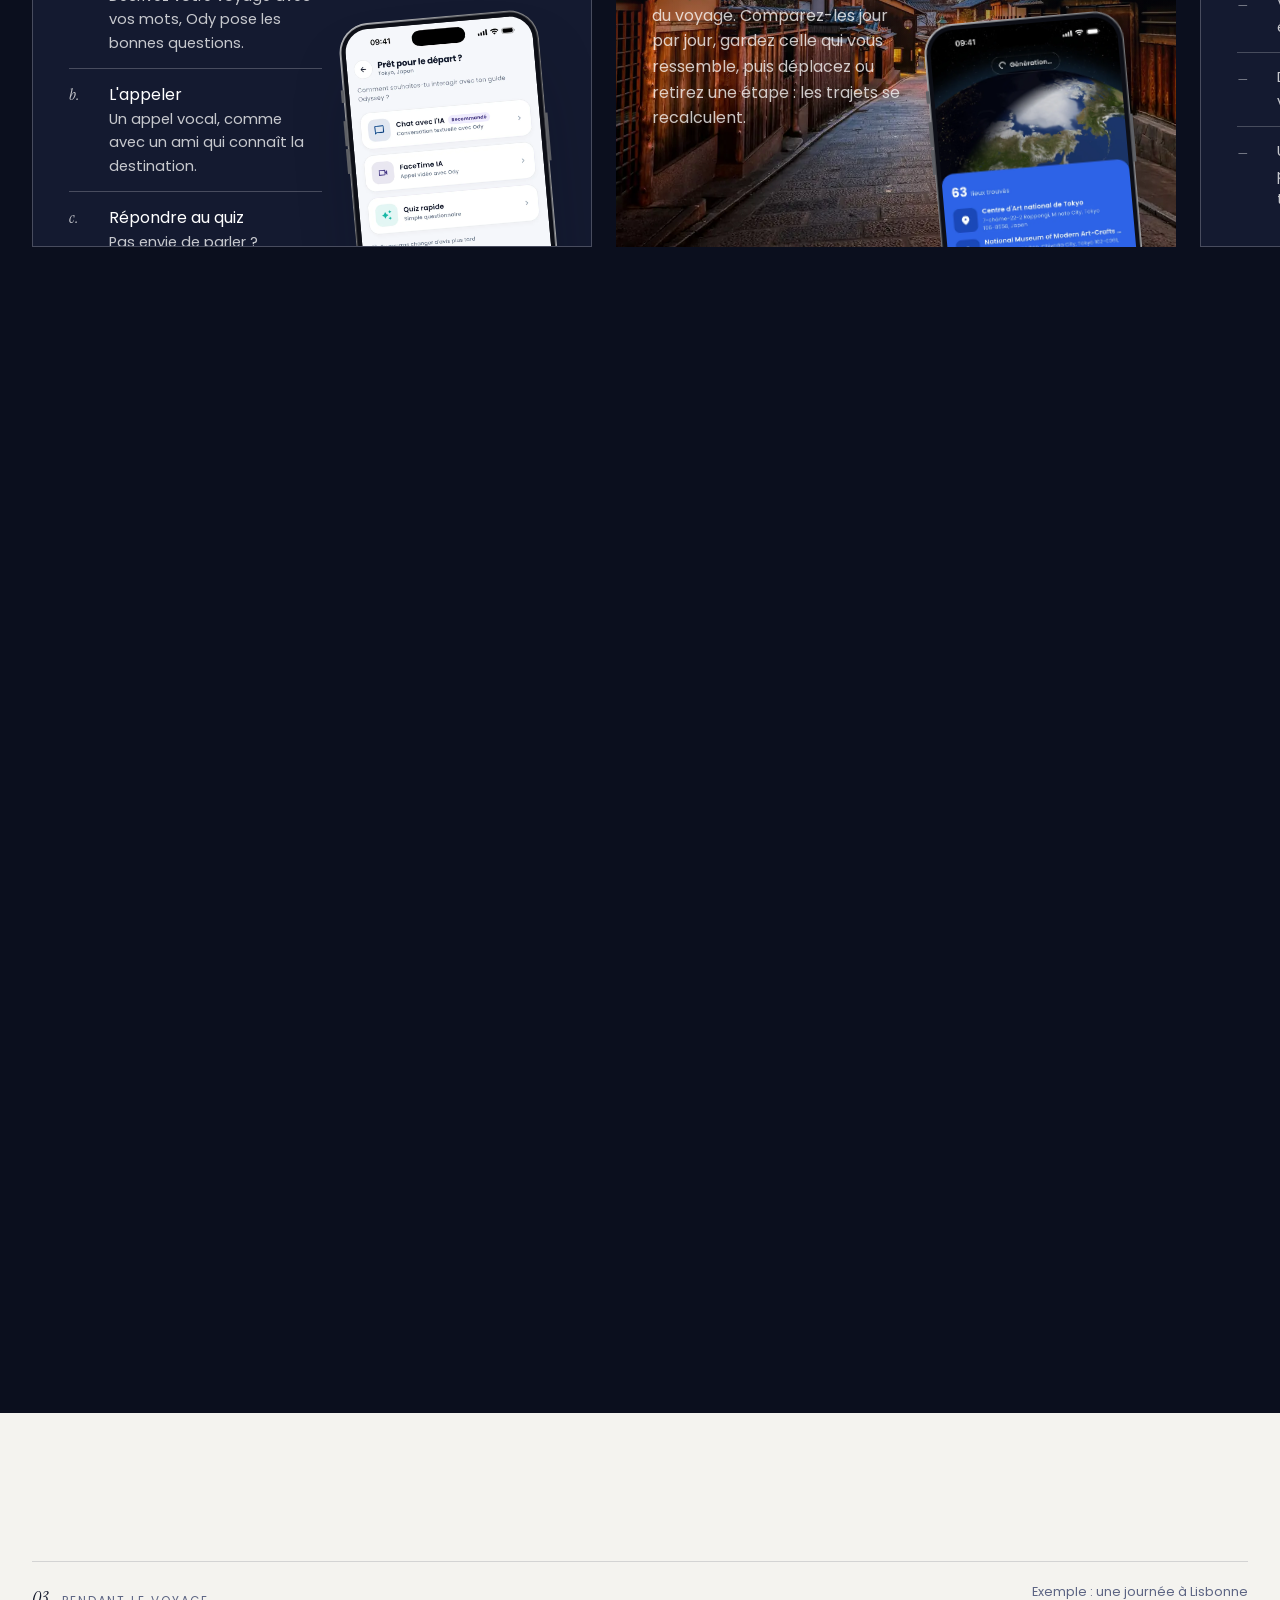
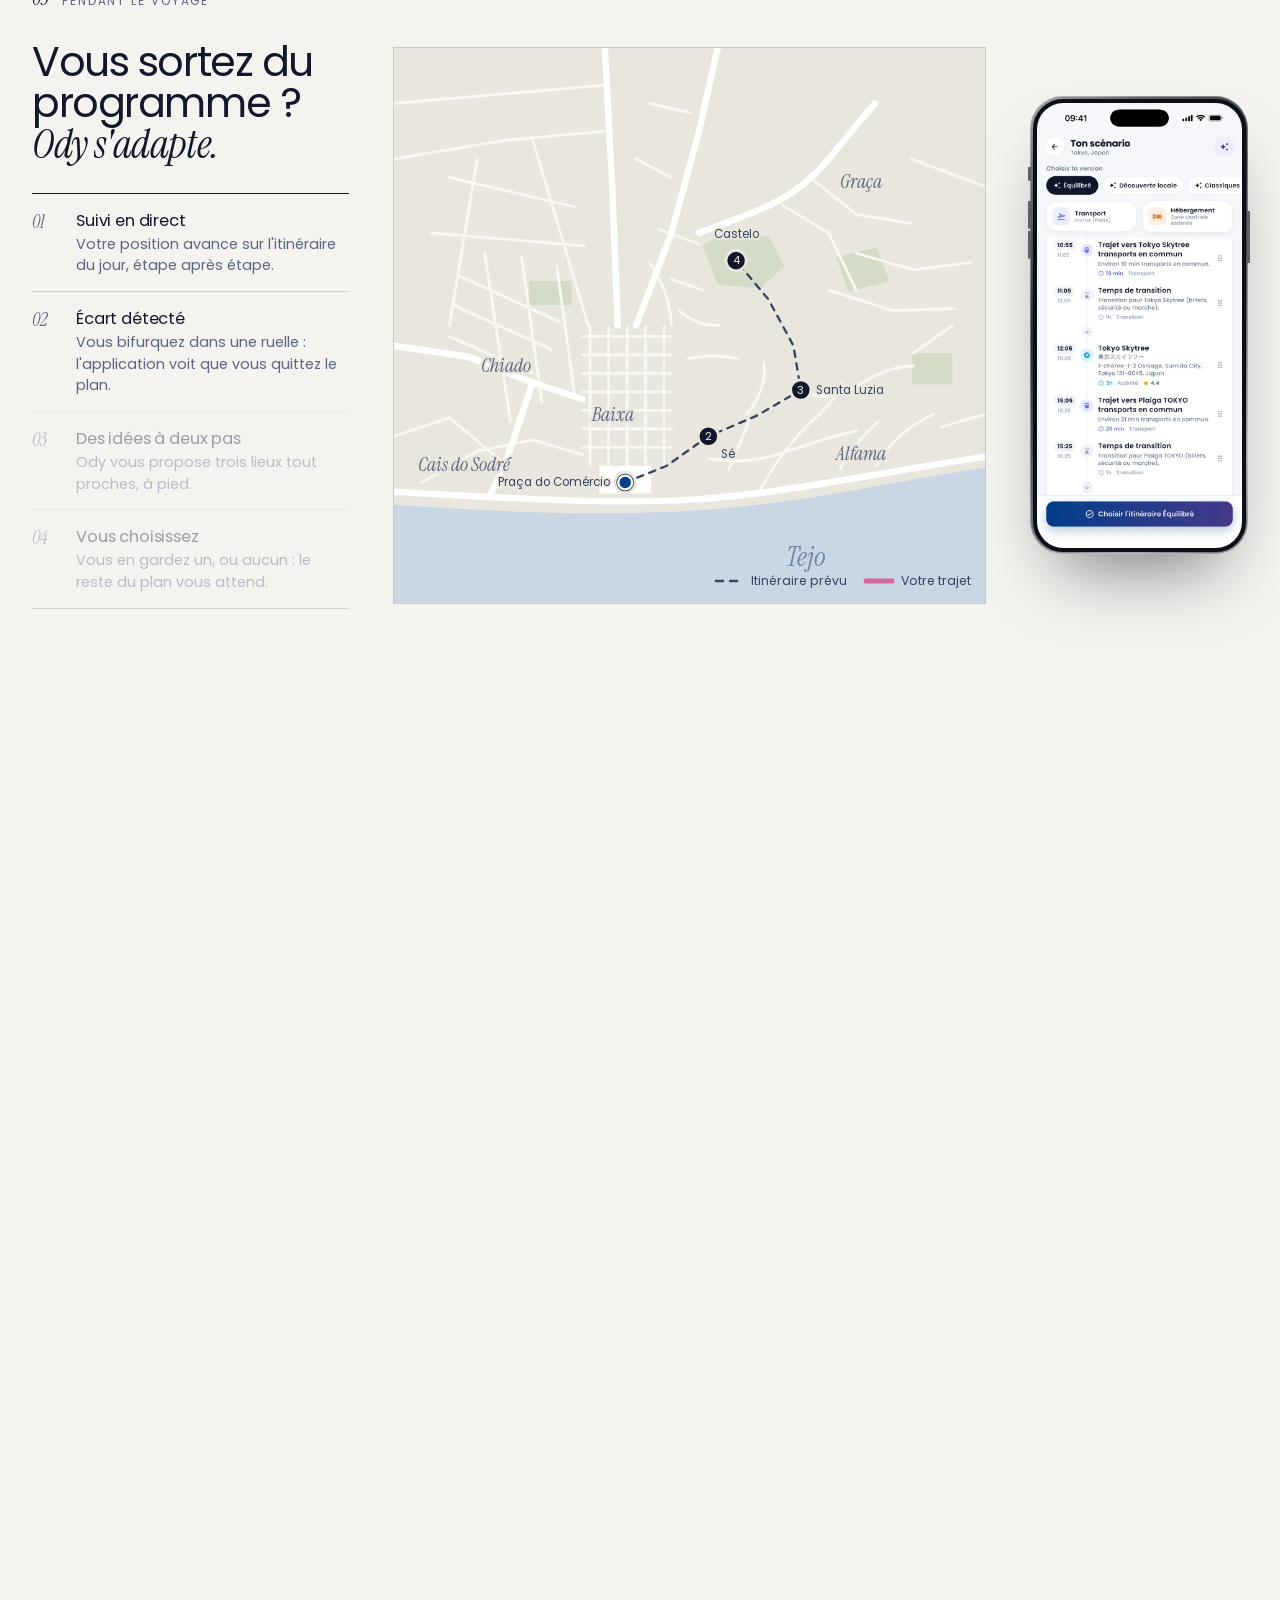
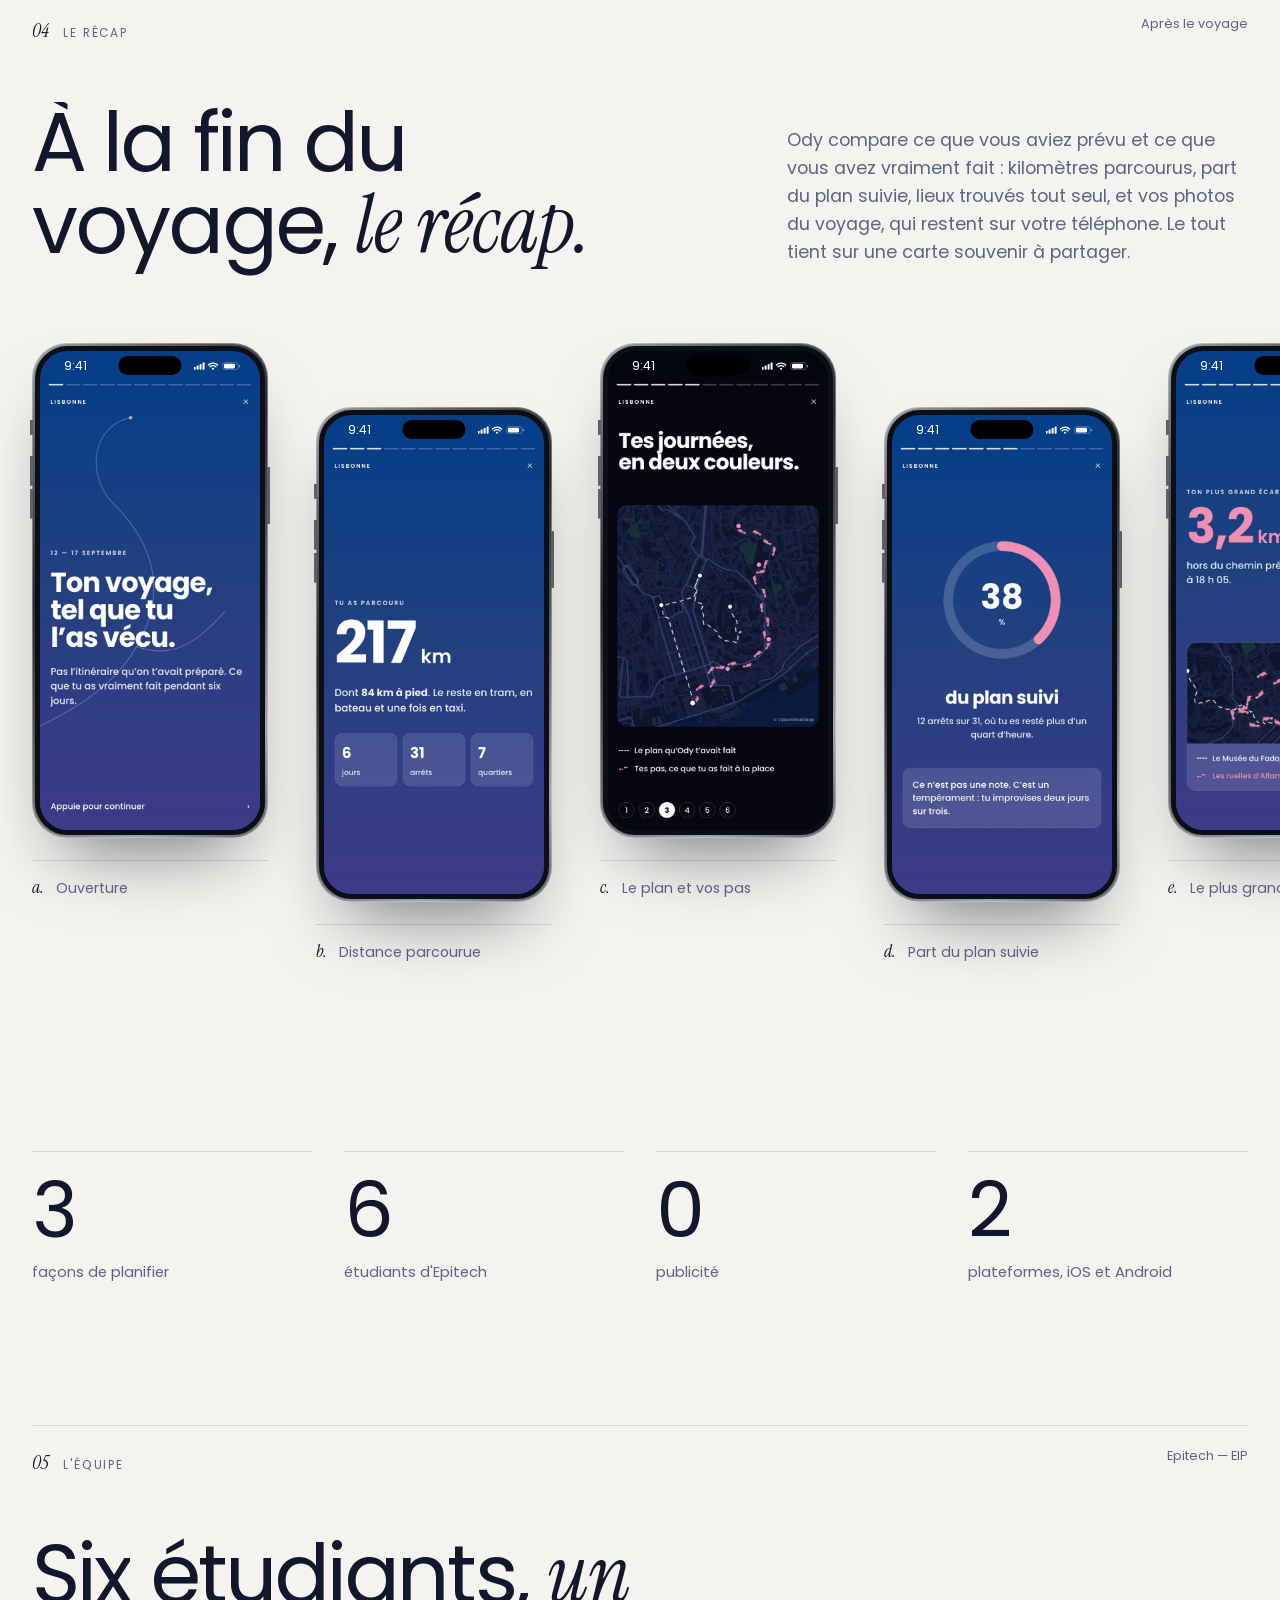
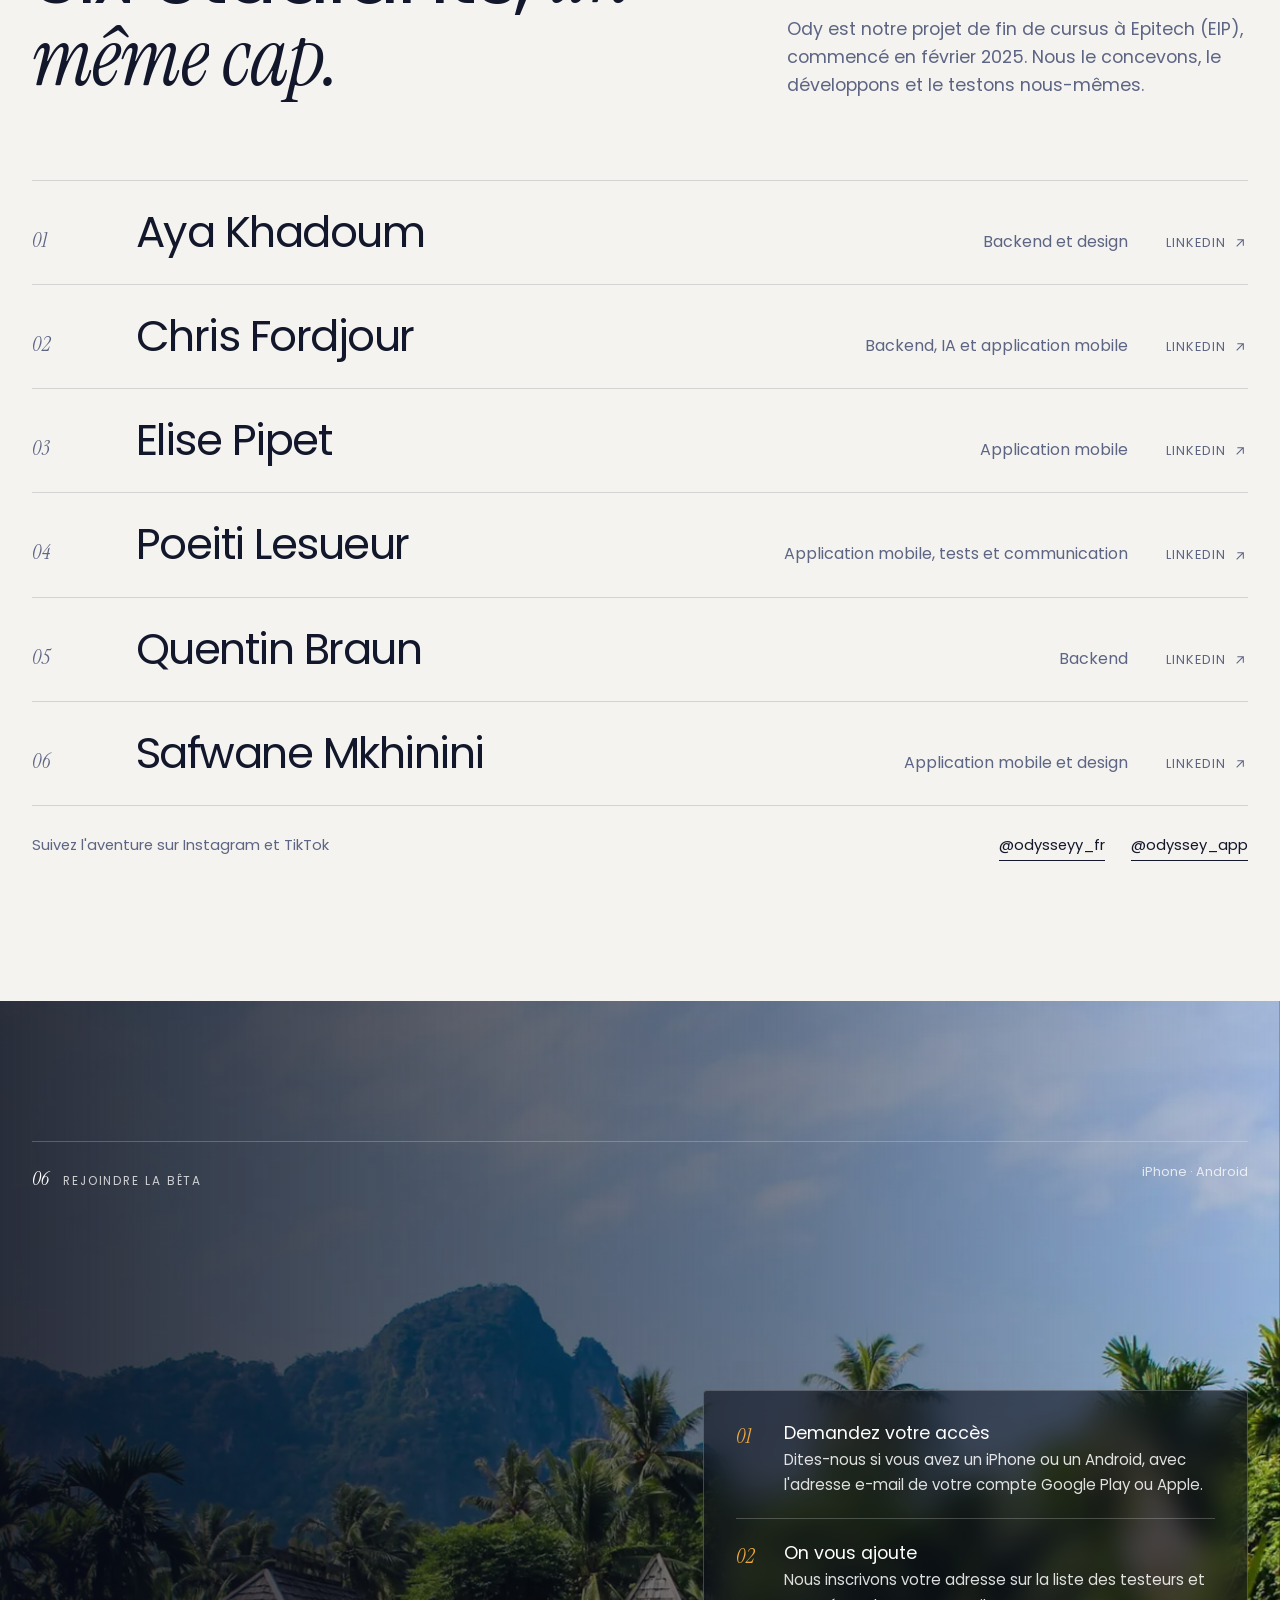
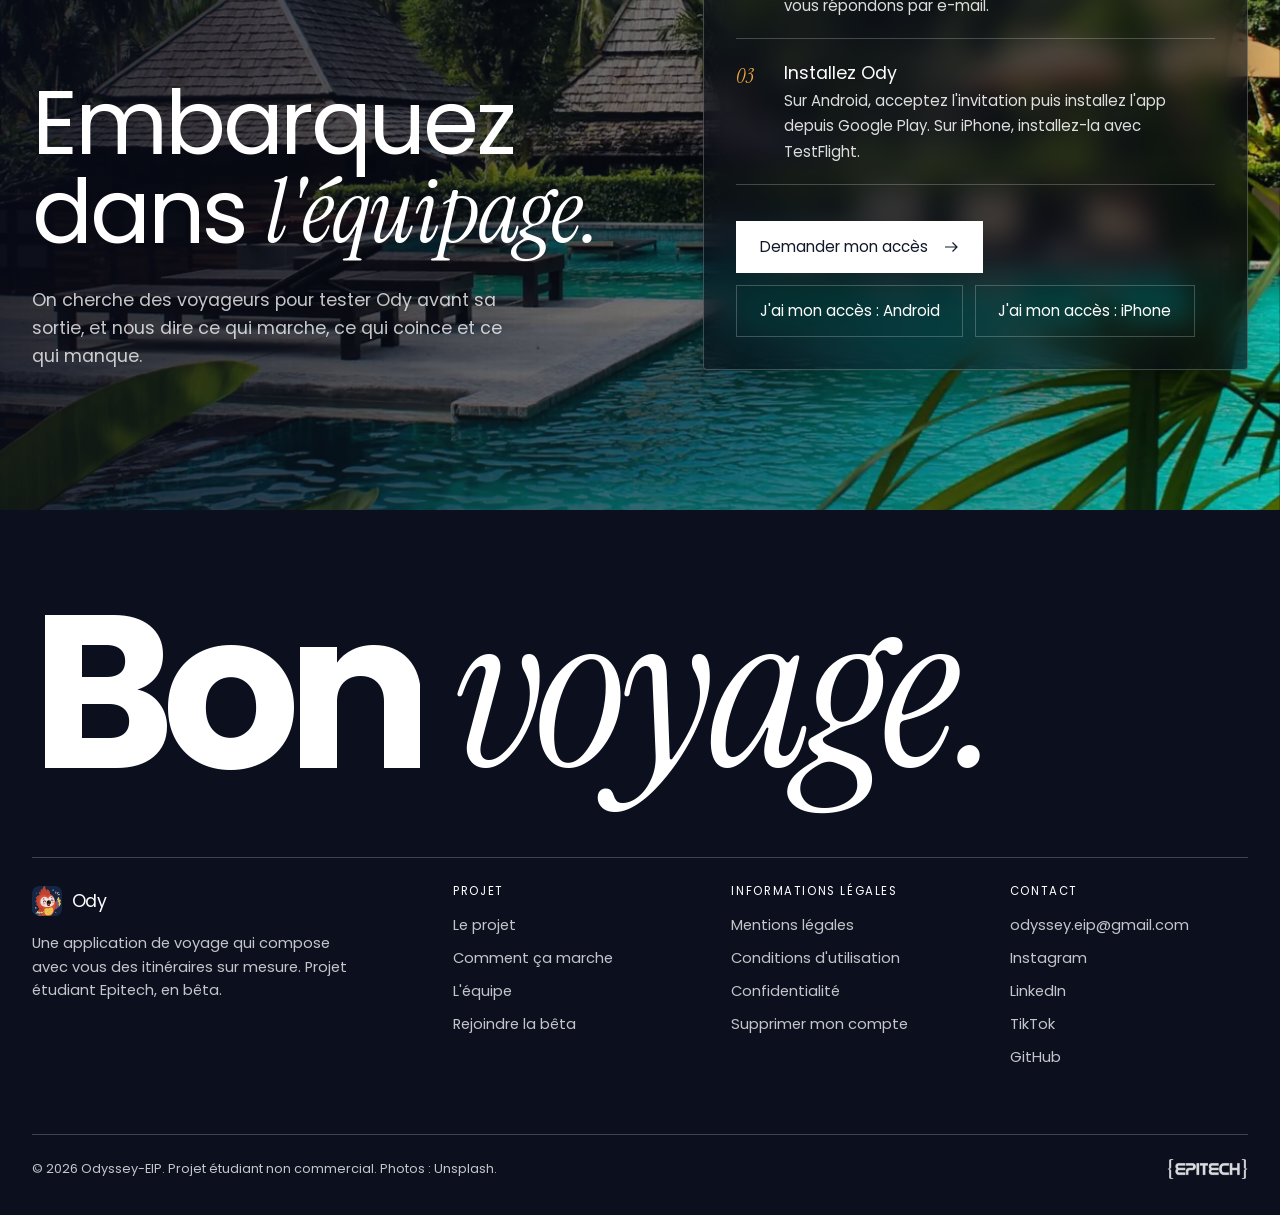
==== commit af046dd1: "fix: améliorer les vols d'Ody et le style de la bulle" ====
--- a/index.html
+++ b/index.html
@@ -45,7 +45,7 @@
 <div class="ody ody-guide" data-ody-guide hidden>
   <p class="ody-say" data-ody-say aria-hidden="true"></p>
   <div class="ody-menu" id="ody-menu" data-ody-menu role="group" aria-label="Ody" hidden>
-    <p class="ody-menu-title" data-fr="Salut&nbsp;! On va où&nbsp;?" data-en="Hi! Where to?">Salut&nbsp;! On va où&nbsp;?</p>
+    <p class="ody-menu-title"><strong data-fr="Salut&nbsp;!" data-en="Hi!">Salut&nbsp;!</strong> <em data-fr="On va où&nbsp;?" data-en="Where to?">On va où&nbsp;?</em></p>
     <button type="button" data-ody-go="#projet" data-fr="Voir l'appli" data-en="Show me the app">Voir l'appli</button>
     <button type="button" data-ody-go="#fonctionnement" data-fr="Comment ça marche&nbsp;?" data-en="How does it work?">Comment ça marche&nbsp;?</button>
     <button type="button" data-ody-go="#beta" data-fr="Rejoindre la bêta" data-en="Join the beta">Rejoindre la bêta</button>
@@ -366,7 +366,7 @@
         <span data-fr="À la fin du voyage," data-en="When the trip ends,">À la fin du voyage,</span>
         <em data-fr="le récap." data-en="the recap.">le récap.</em>
       </h2>
-      <p class="reveal" style="--d:3" data-fr="Ody compare ce que vous aviez prévu et ce que vous avez vraiment fait : kilomètres parcourus, part du plan suivie, lieux trouvés tout seul, et vos photos du voyage, qui restent sur votre téléphone. Le tout tient sur une carte souvenir à partager." data-en="Ody compares what you planned with what you actually did: distance covered, how much of the plan you followed, places you found on your own, and your trip photos, which stay on your phone. It all fits on a keepsake card you can share.">Ody compare ce que vous aviez prévu et ce que vous avez vraiment fait : kilomètres parcourus, part du plan suivie, lieux trouvés tout seul, et vos photos du voyage, qui restent sur votre téléphone. Le tout tient sur une carte souvenir à partager.</p>
+      <p class="reveal" style="--d:3" data-ody-perch data-fr="Ody compare ce que vous aviez prévu et ce que vous avez vraiment fait : kilomètres parcourus, part du plan suivie, lieux trouvés tout seul, et vos photos du voyage, qui restent sur votre téléphone. Le tout tient sur une carte souvenir à partager." data-en="Ody compares what you planned with what you actually did: distance covered, how much of the plan you followed, places you found on your own, and your trip photos, which stay on your phone. It all fits on a keepsake card you can share.">Ody compare ce que vous aviez prévu et ce que vous avez vraiment fait : kilomètres parcourus, part du plan suivie, lieux trouvés tout seul, et vos photos du voyage, qui restent sur votre téléphone. Le tout tient sur une carte souvenir à partager.</p>
     </div>
   </div>
   <div class="recap-row" data-slide>
--- a/assets/site.css
+++ b/assets/site.css
@@ -674,16 +674,20 @@
 
 /* Bulles : à gauche d'Ody par défaut ; ody.js choisit .is-right, .is-up
    (au-dessus) ou .is-low (plus bas) pour ne pas couvrir de texte. */
-.ody-say,.ody-menu{position:absolute;right:calc(100% + 6px);bottom:56%;width:max-content;max-width:min(13rem,calc(100vw - var(--ody-w) - 40px));margin:0;padding:10px 15px;background:var(--on-photo);color:#12172b;border-radius:18px 18px 4px 18px;font-size:.86rem;font-weight:600;line-height:1.4;box-shadow:var(--shadow-card);transform-origin:bottom right;}
+.ody-say,.ody-menu{position:absolute;right:calc(100% + 6px);bottom:56%;width:max-content;max-width:min(13rem,calc(100vw - var(--ody-w) - 40px));margin:0;padding:10px 15px;background:rgba(248,248,252,0.72);-webkit-backdrop-filter:blur(18px) saturate(1.3);backdrop-filter:blur(18px) saturate(1.3);border:1px solid rgba(255,255,255,0.45);color:#12172b;border-radius:18px 18px 4px 18px;font-size:.86rem;font-weight:600;line-height:1.4;box-shadow:var(--shadow-card);transform-origin:bottom right;}
 .ody-guide.is-right .ody-say,.ody-guide.is-right .ody-menu{right:auto;left:calc(100% + 6px);border-radius:18px 18px 18px 4px;transform-origin:bottom left;}
 .ody-guide.is-low .ody-say,.ody-guide.is-low .ody-menu{bottom:auto;top:40%;border-radius:4px 18px 18px 18px;transform-origin:top right;}
-.ody-guide.is-low.is-right .ody-say,.ody-guide.is-low.is-right .ody-menu{border-radius:18px 4px 18px 18px;}
+.ody-guide.is-low.is-right .ody-say,.ody-guide.is-low.is-right .ody-menu{border-radius:18px 4px 18px 18px;transform-origin:top left;}
 .ody-guide.is-up .ody-say,.ody-guide.is-up .ody-menu{right:0;left:auto;top:auto;bottom:calc(100% + 6px);border-radius:18px 18px 4px 18px;transform-origin:bottom right;}
 .ody-say{pointer-events:none;opacity:0;transform:translateY(8px) scale(.88);transition:opacity .25s ease,transform .45s var(--ease);}
 .ody-say.is-on{opacity:1;transform:none;}
 .ody-menu{pointer-events:auto;display:flex;flex-direction:column;align-items:flex-start;gap:6px;padding:14px 14px 12px;}
 .ody-menu[hidden]{display:none;}
-.ody-menu-title{margin:0 2px 4px;font-size:.92rem;}
+.motion .ody-guide.is-menu .ody-menu{animation:ody-bubble-pop .42s cubic-bezier(.34,1.56,.64,1) both;}
+@keyframes ody-bubble-pop{0%{opacity:0;transform:scale(.22);}100%{opacity:1;transform:scale(1);}}
+.ody-menu-title{margin:0 2px 4px;font-size:.96rem;line-height:1.25;}
+.ody-menu-title strong{font-family:var(--font-head);font-weight:700;}
+.ody-menu-title em{font-family:var(--font-accent);font-style:italic;font-weight:400;font-size:1.18em;letter-spacing:-0.01em;}
 .ody-menu button{appearance:none;margin:0;padding:.45rem .95rem;border:1px solid rgba(18,23,43,0.18);border-radius:999px;background:none;color:#12172b;font:600 .82rem/1.2 var(--font-body);cursor:pointer;text-align:left;transition:background-color .2s ease,color .2s ease;}
 .ody-menu button:hover,.ody-menu button:focus-visible{background:#12172b;color:#fff;}
 .ody-guide.is-menu .ody-say{opacity:0;}
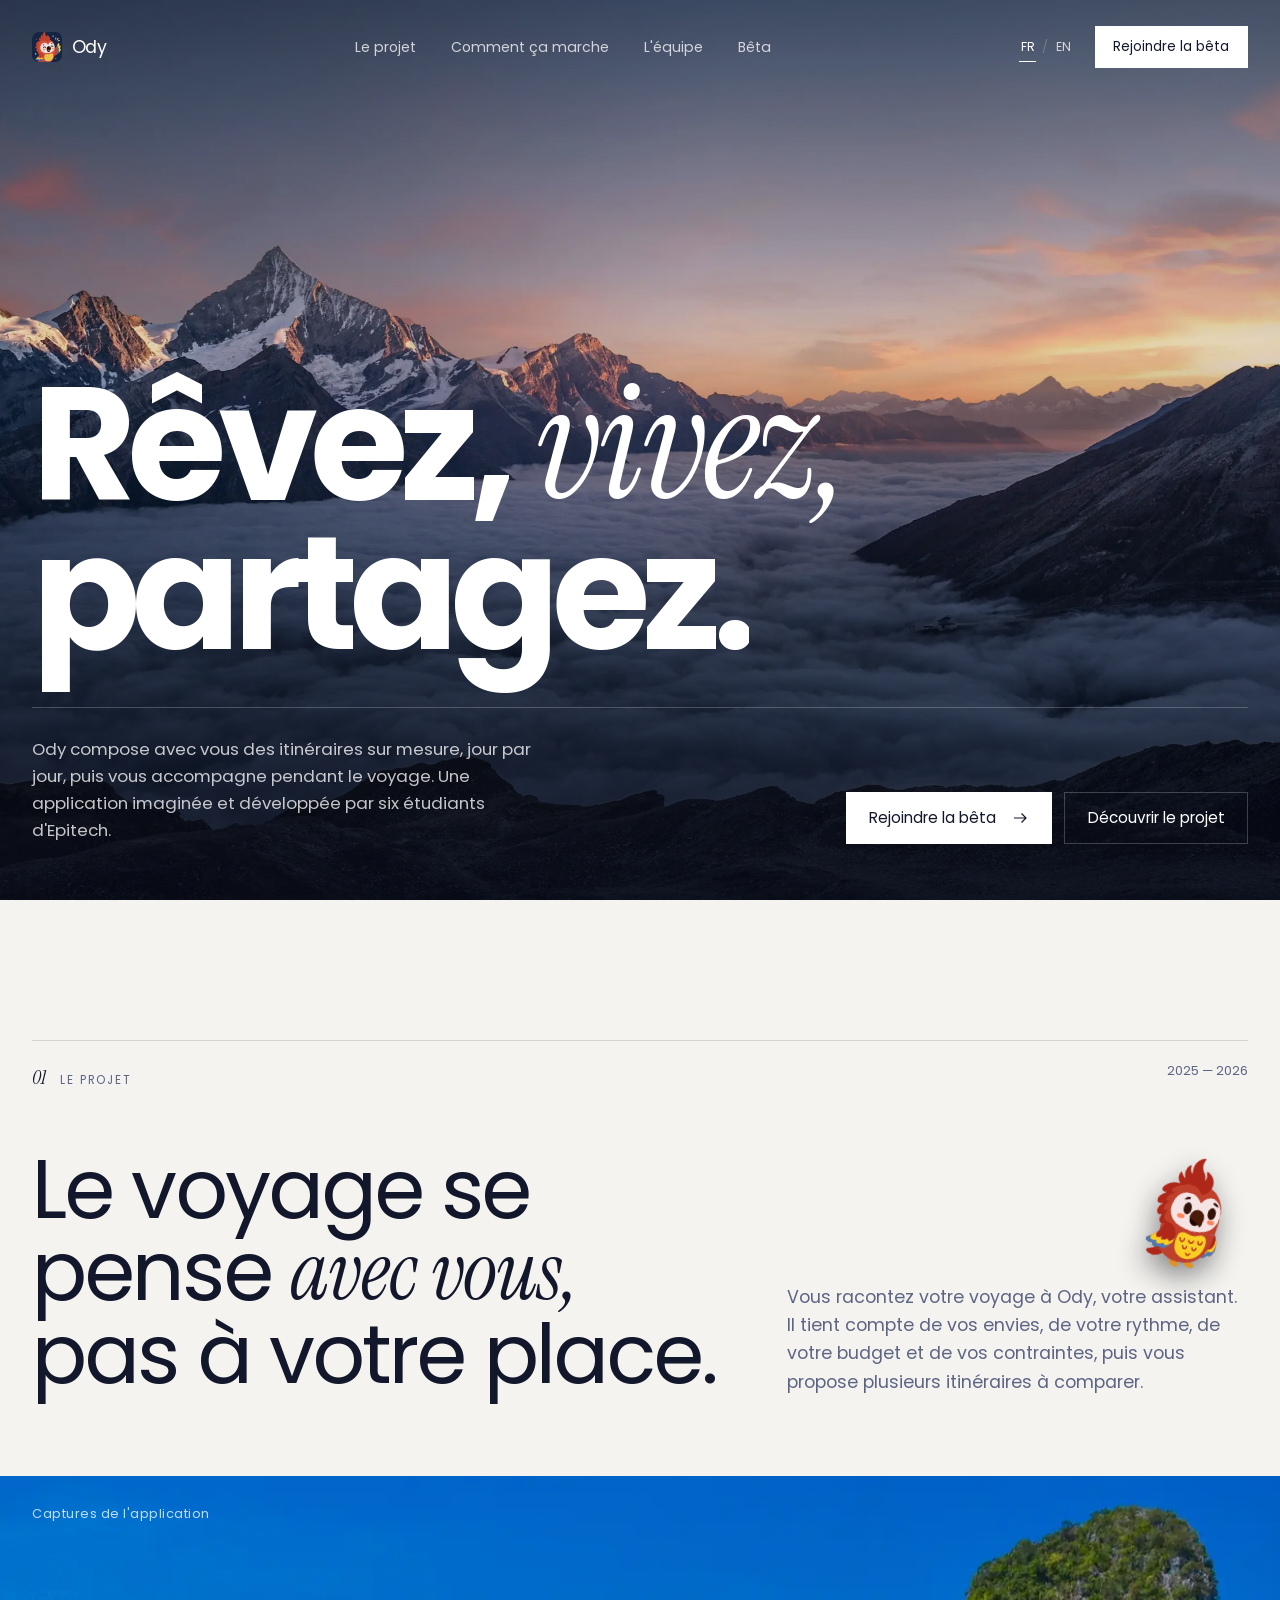
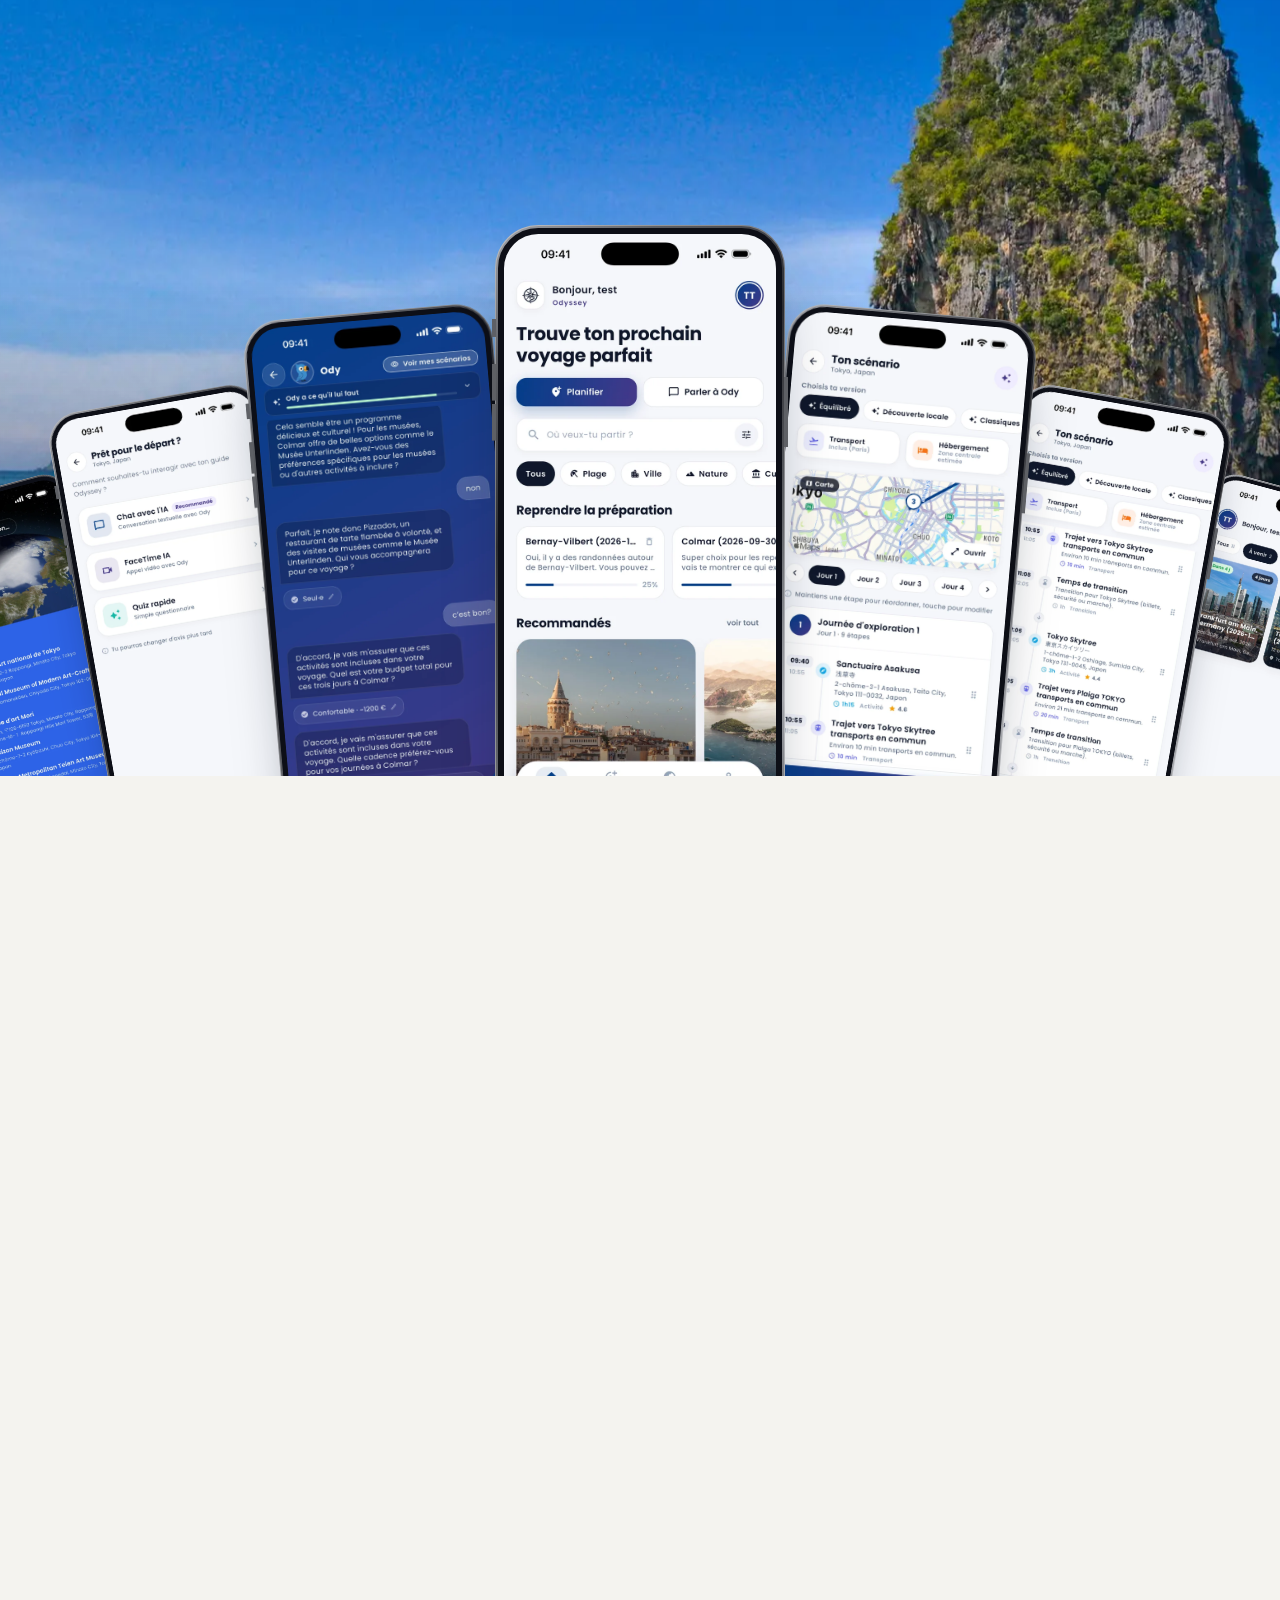
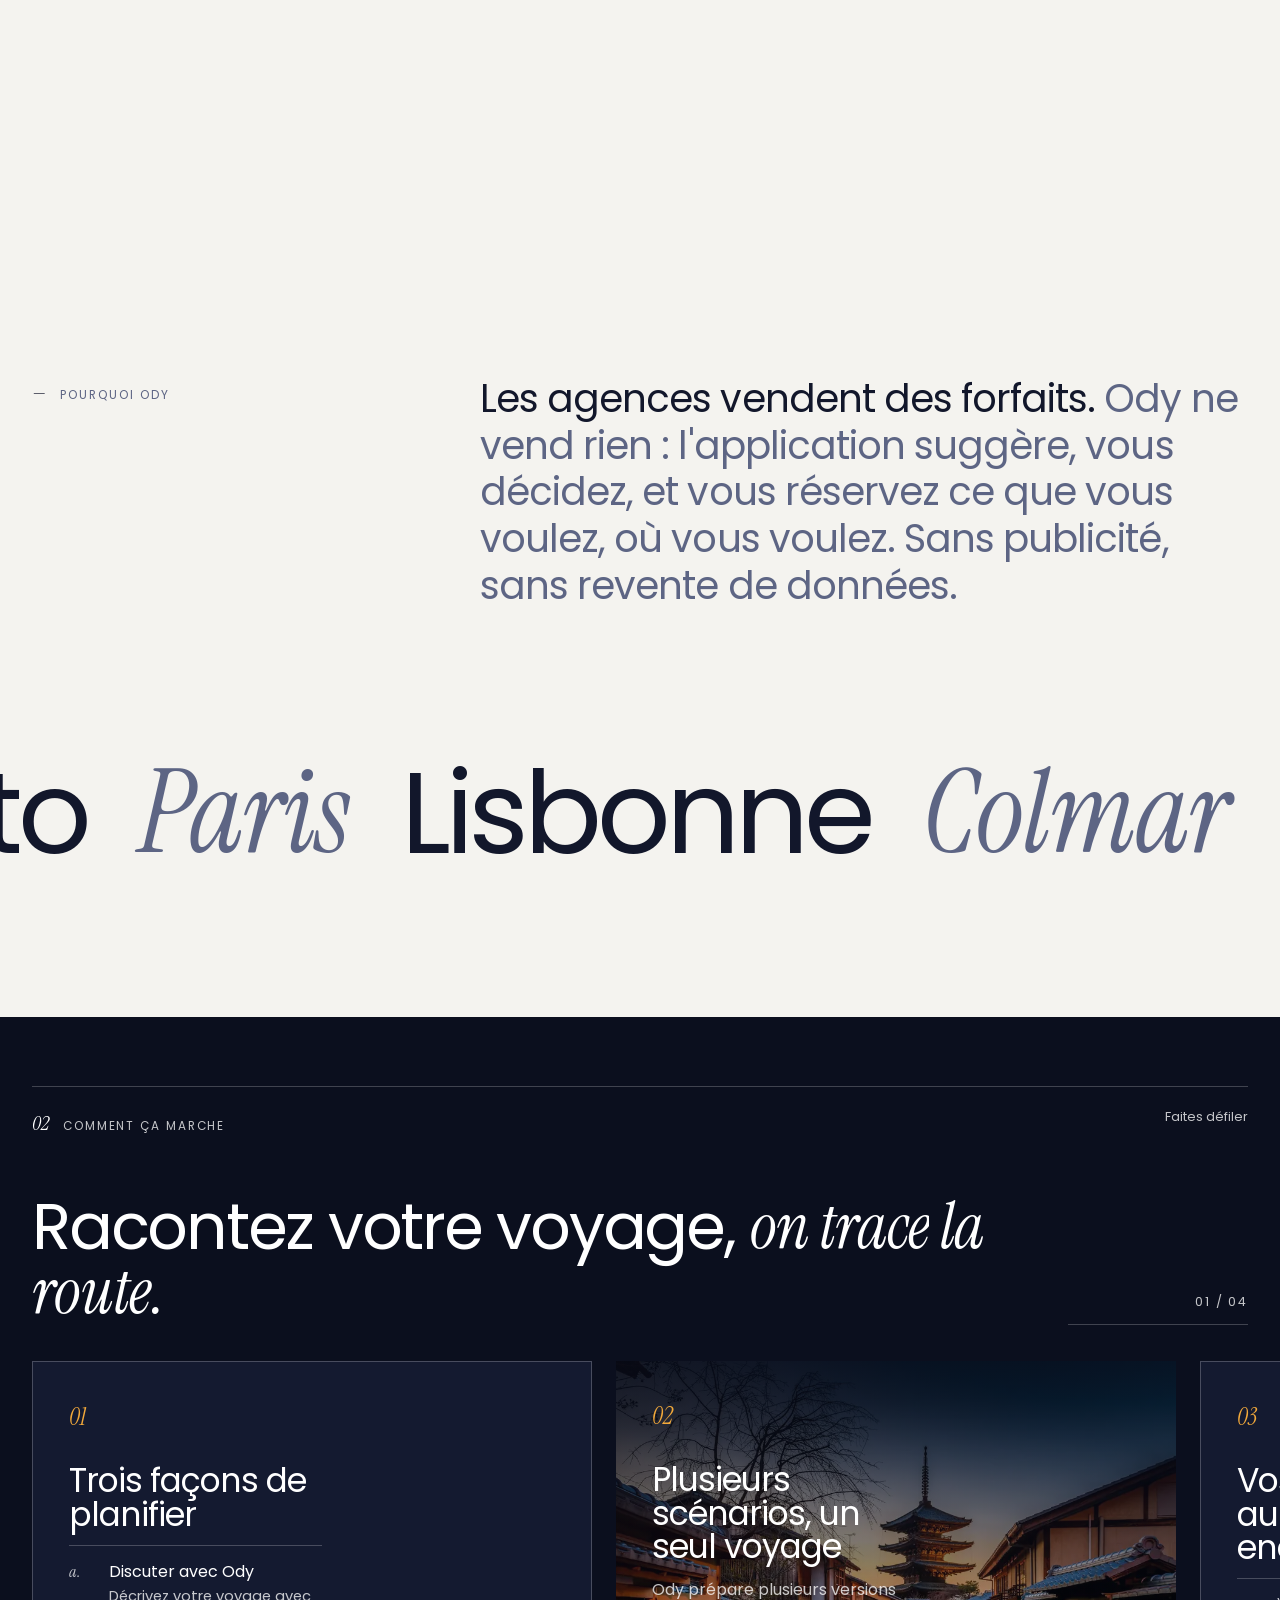
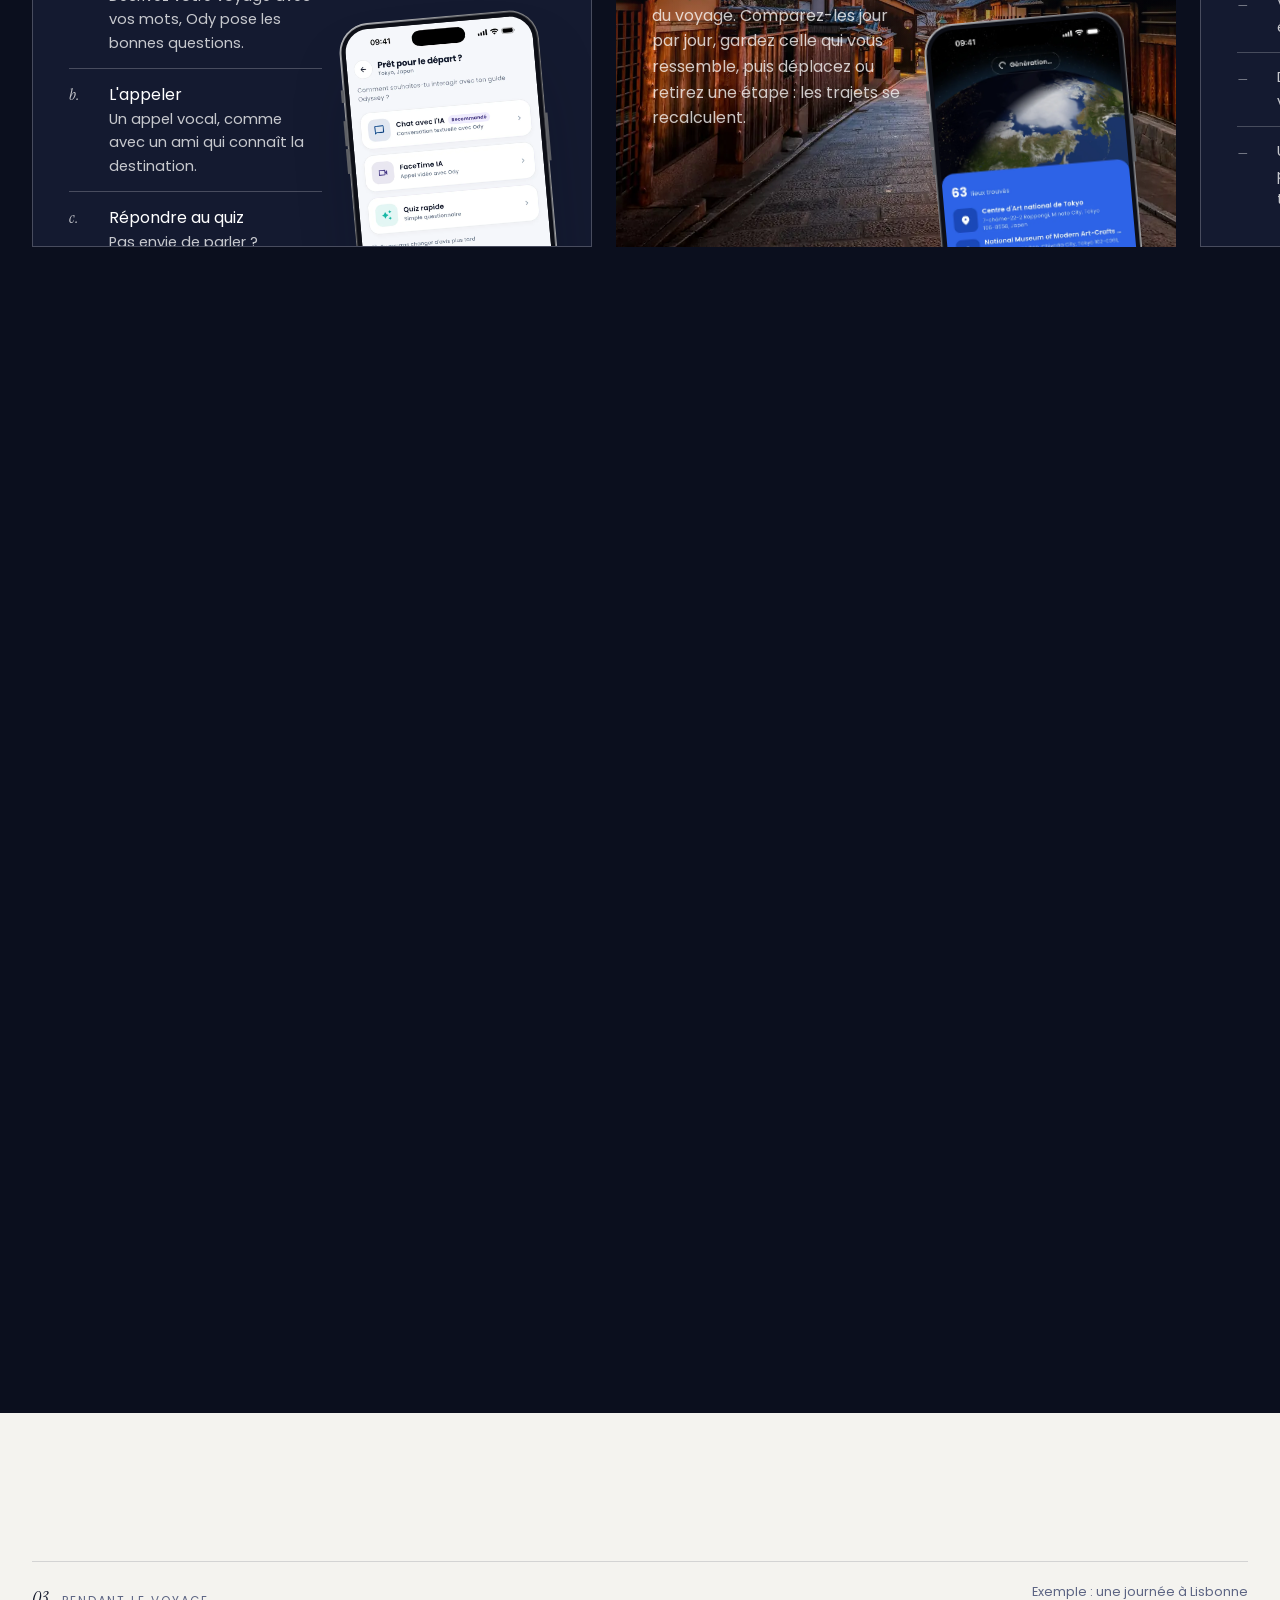
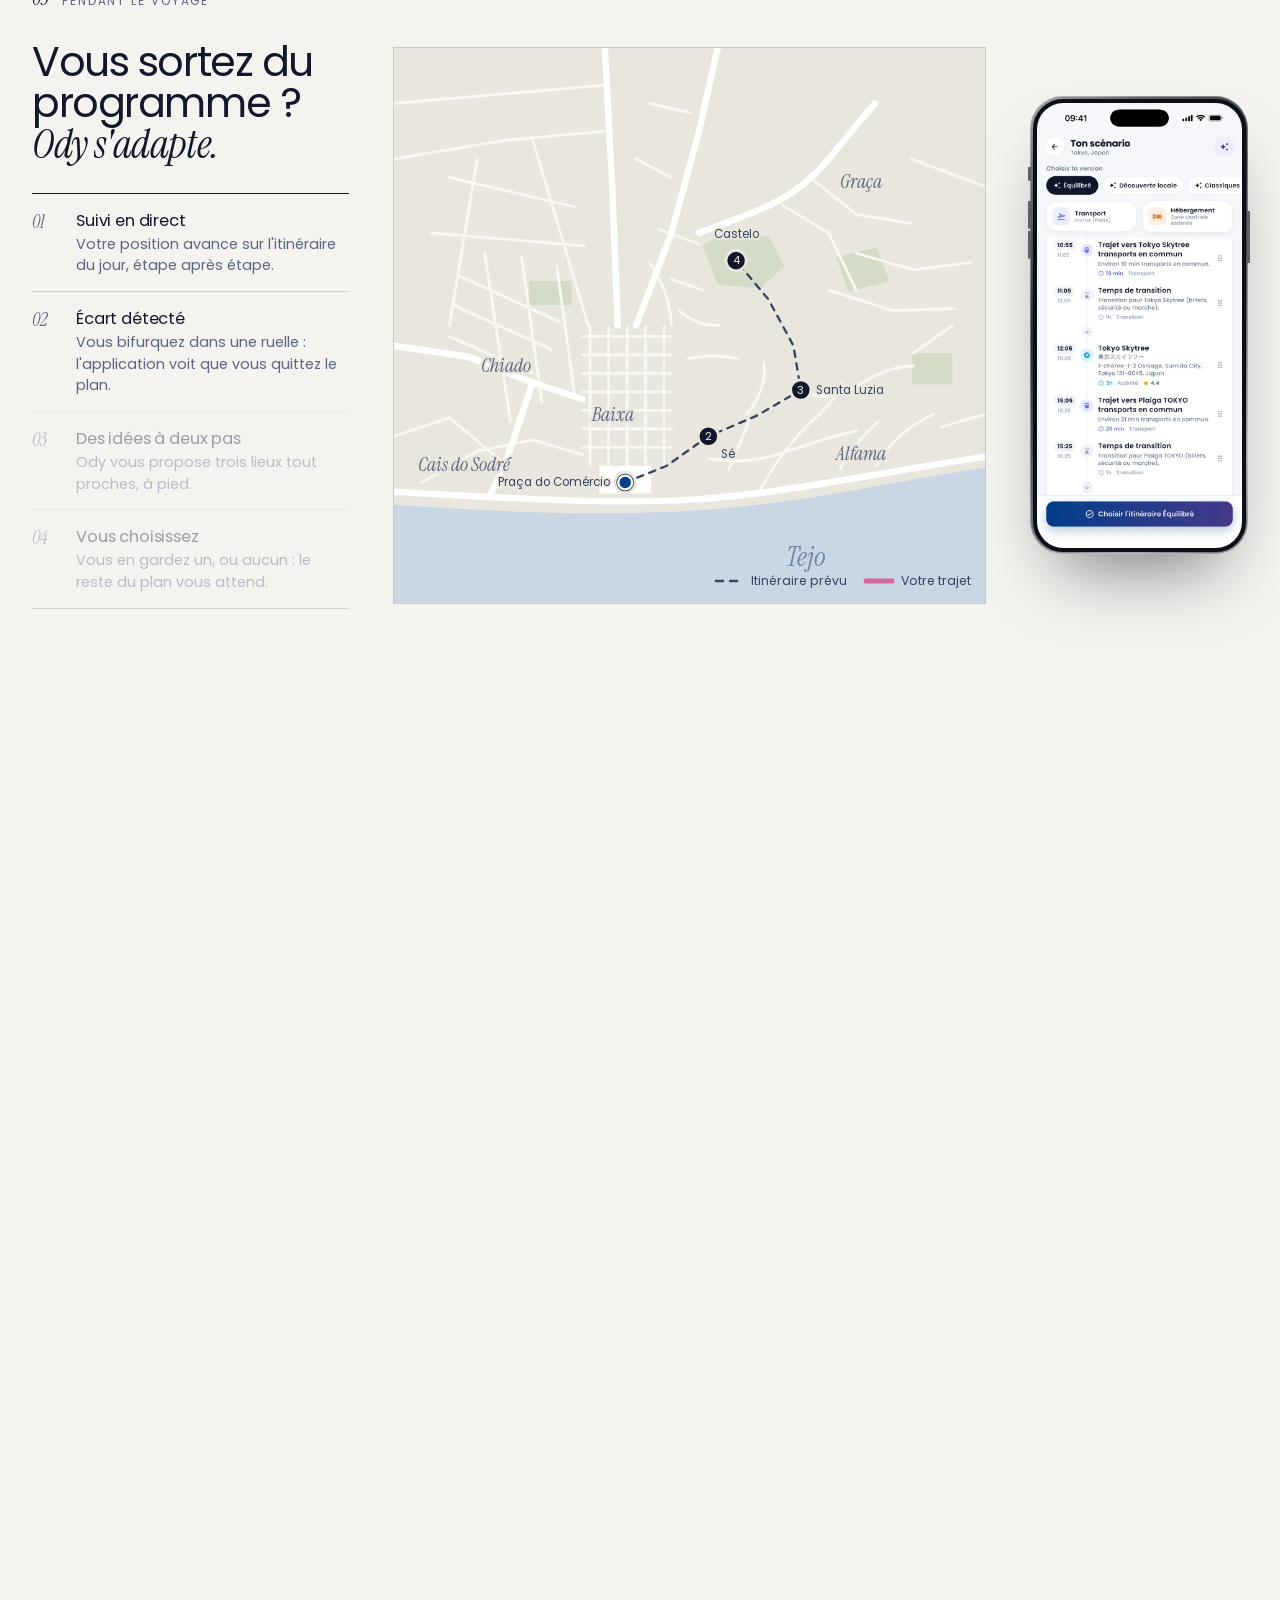
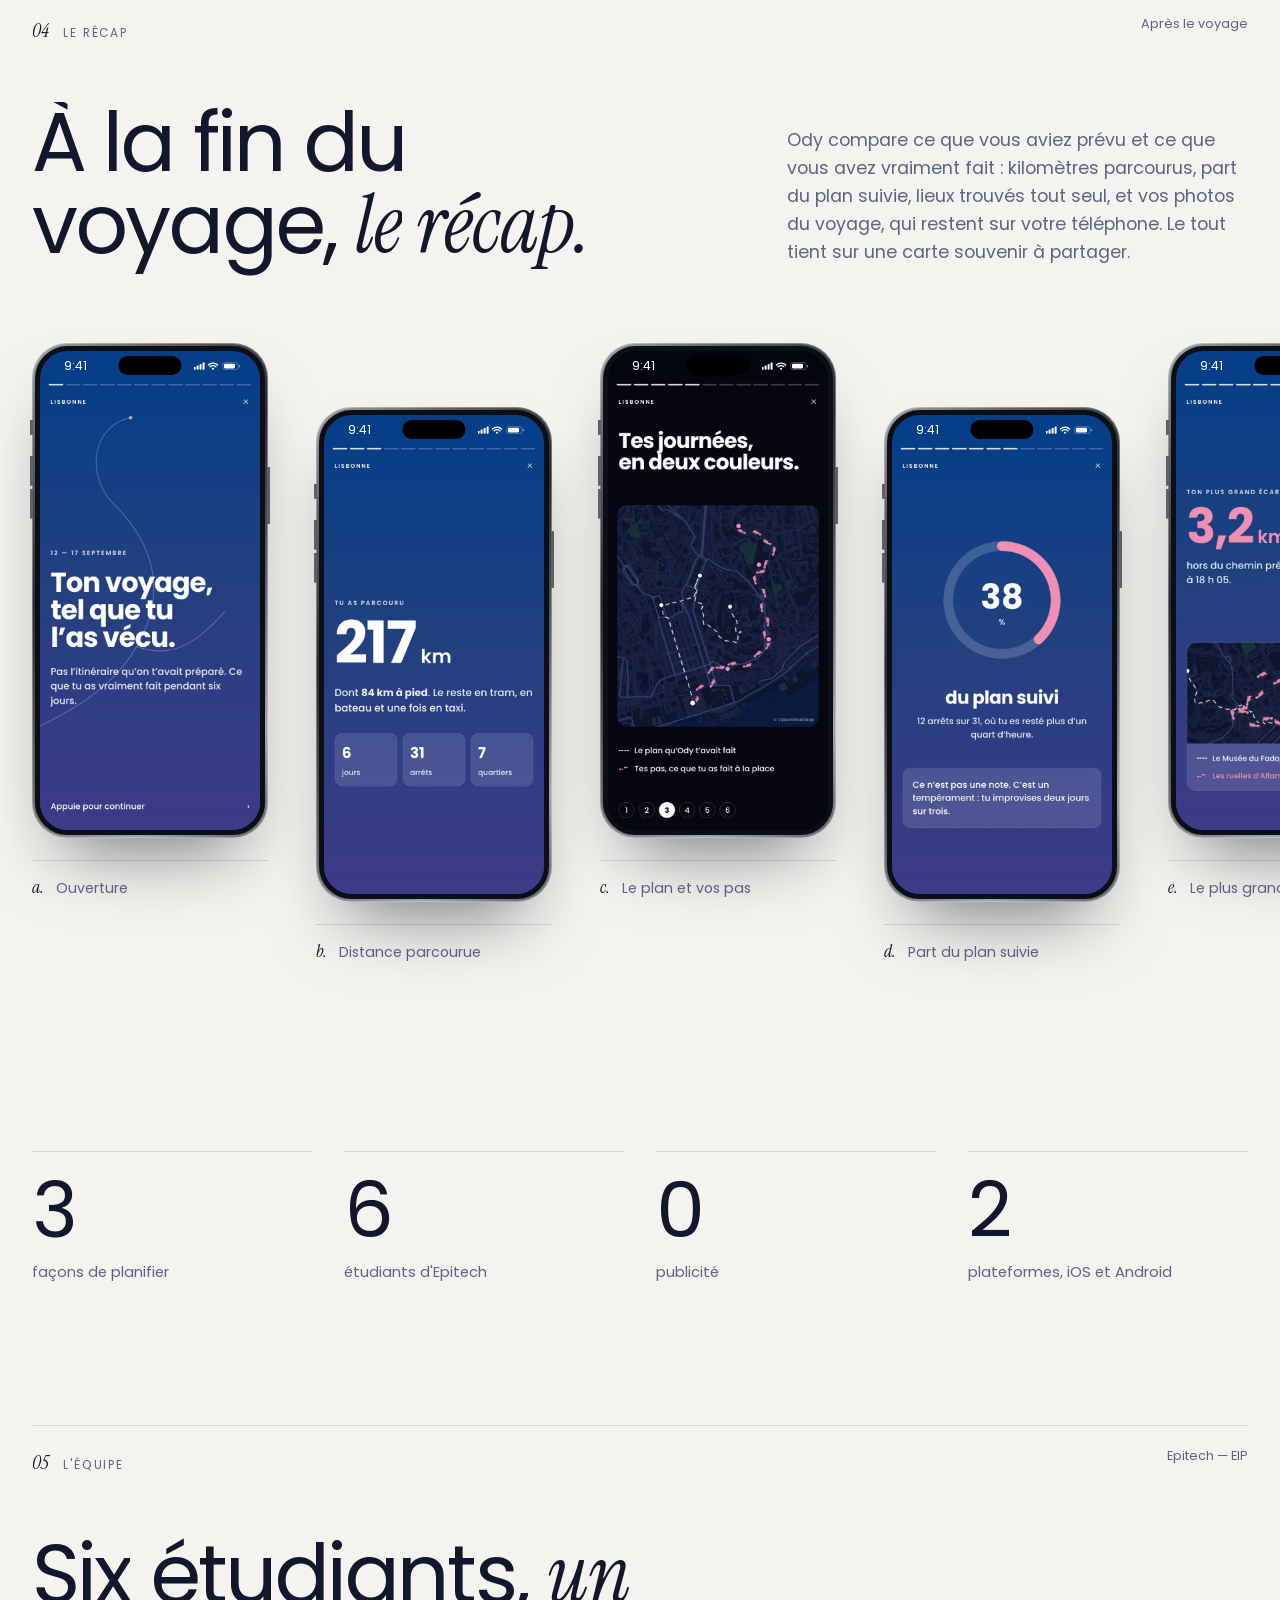
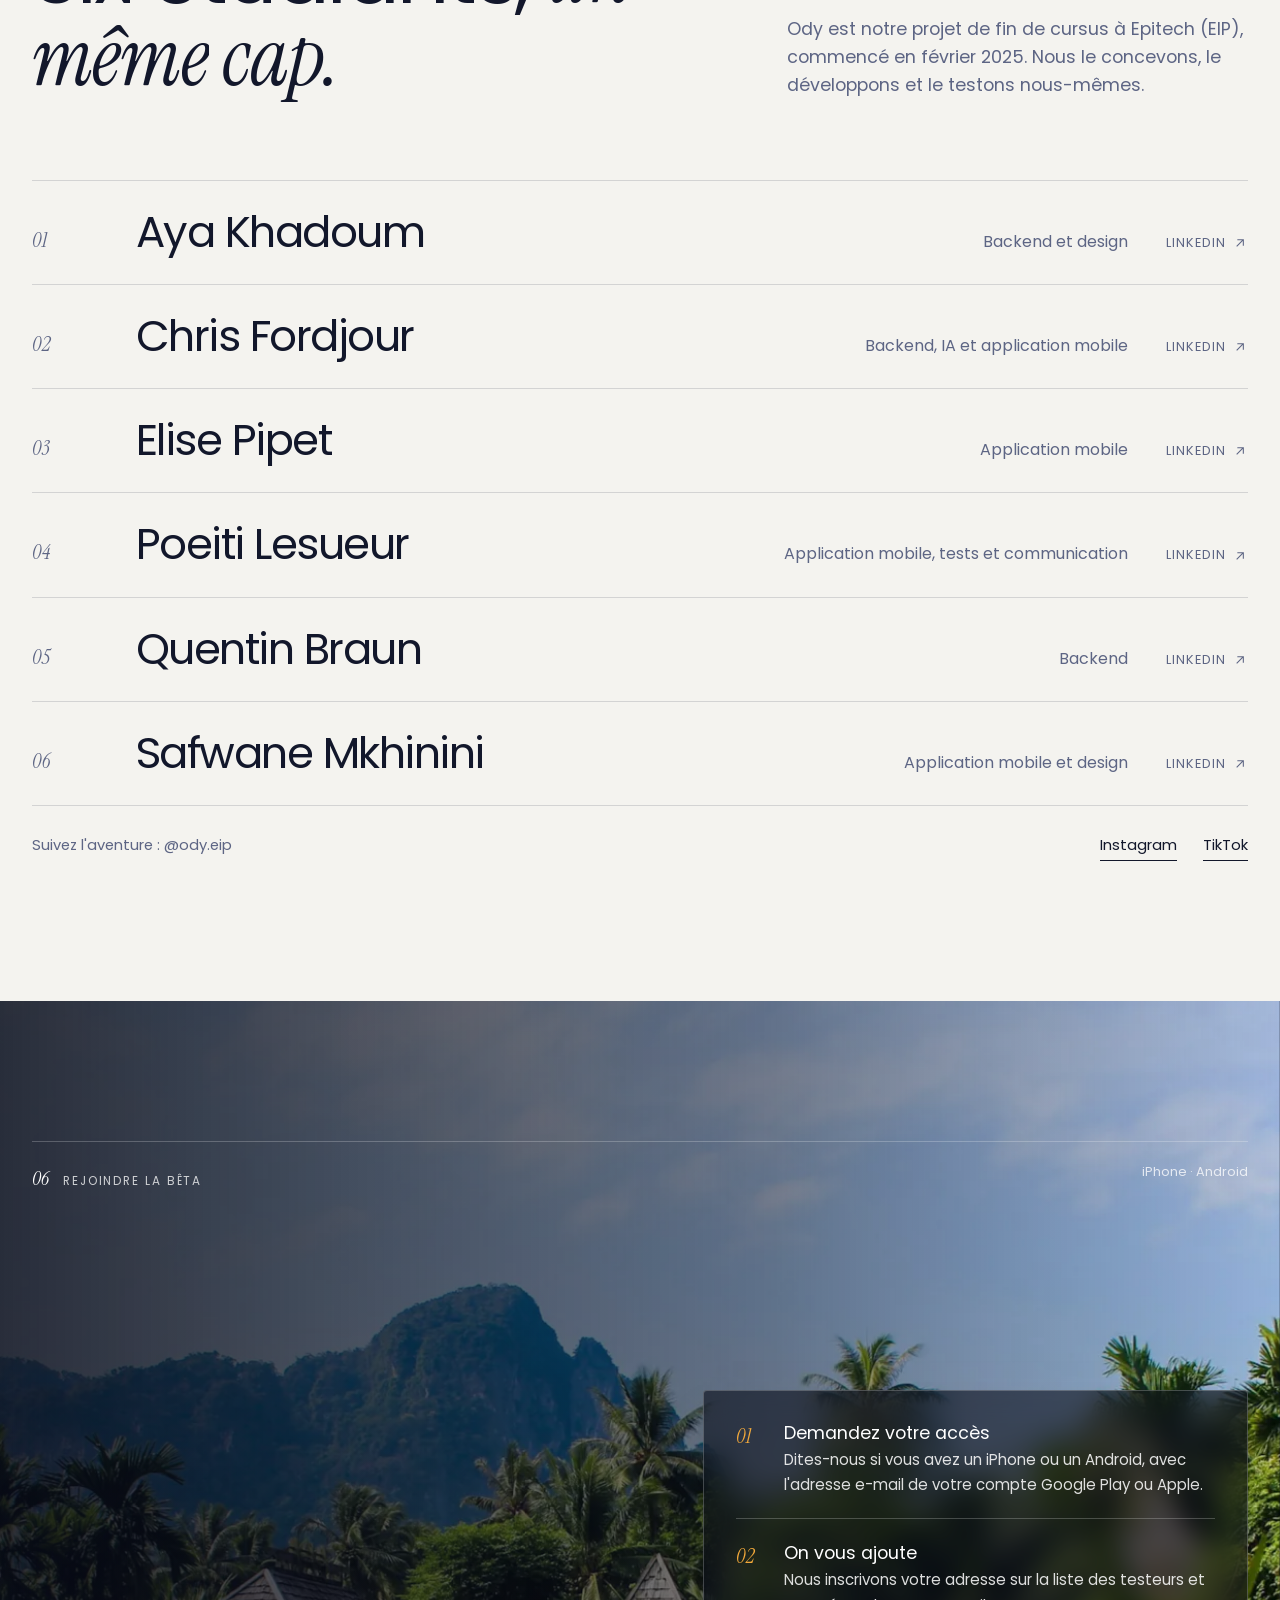
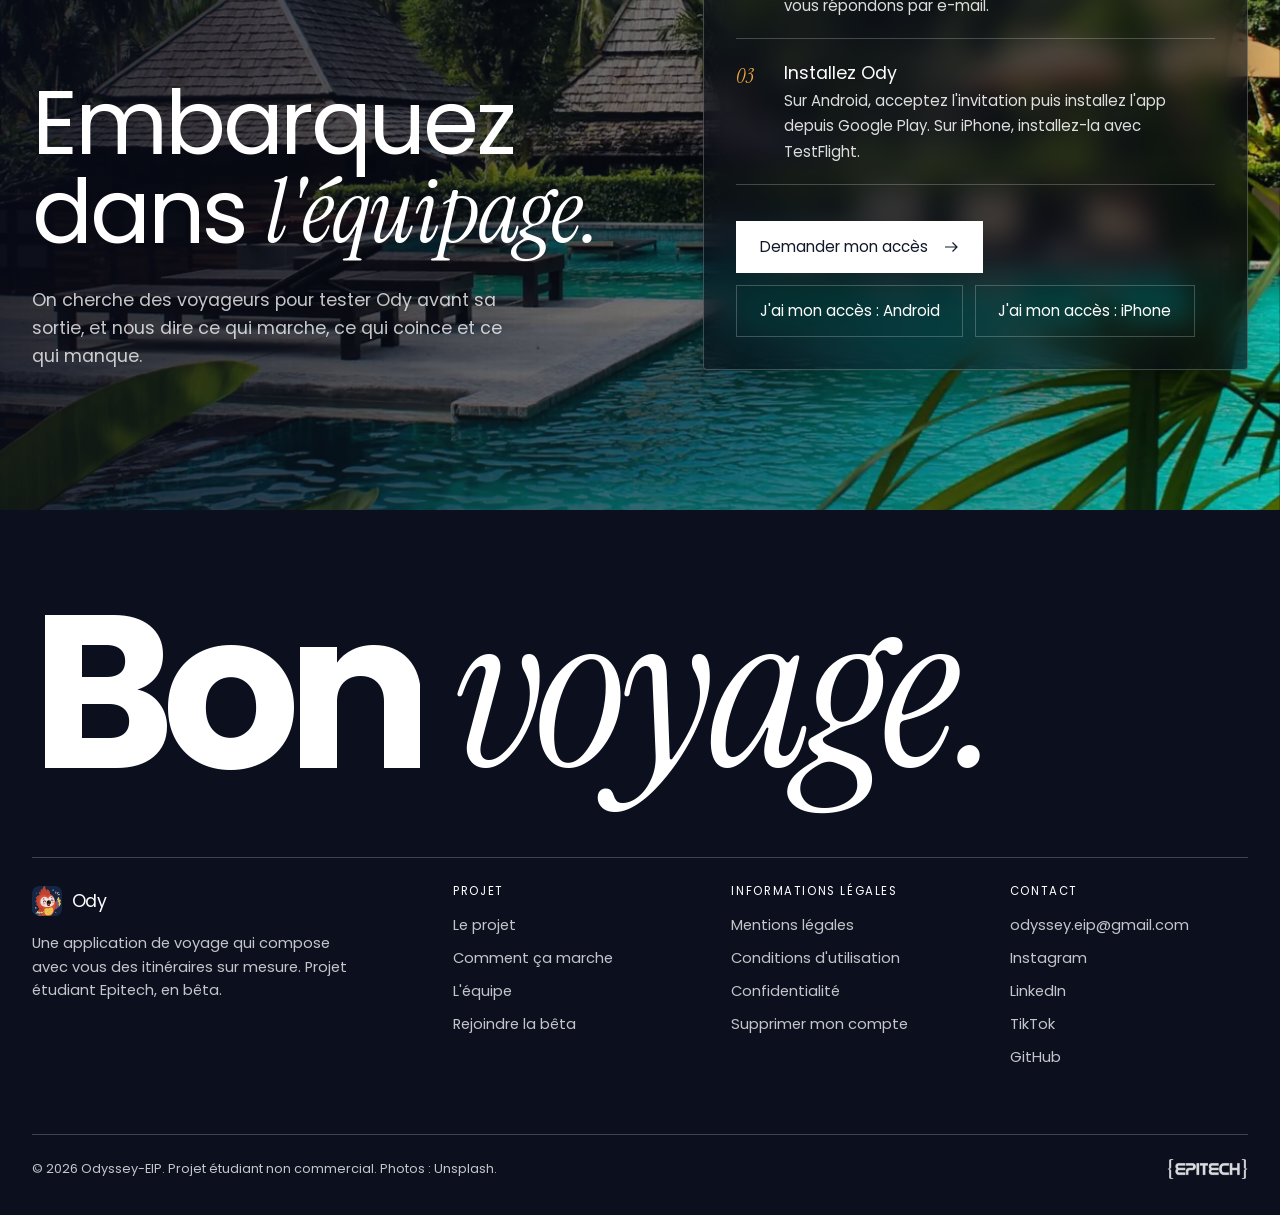
==== commit f6fb03a7: "Refactor Ody's behavior and appearance; update social media links - Enhanced Ody's speech functional" ====
--- a/index.html
+++ b/index.html
@@ -52,7 +52,7 @@
     <button type="button" data-ody-joke data-fr="Une blague&nbsp;?" data-en="Tell me a joke">Une blague&nbsp;?</button>
   </div>
   <button type="button" class="ody-fig" aria-expanded="false" aria-controls="ody-menu" aria-label="Parler avec Ody, le guide" data-aria-fr="Parler avec Ody, le guide" data-aria-en="Talk to Ody, your guide">
-    <span class="ody-tilt"><span class="ody-body"><img src="assets/img/ody-front.svg" alt="" width="420" height="656" fetchpriority="low" decoding="async"></span></span>
+    <span class="ody-tilt"><span class="ody-body"><img src="assets/img/ody-front.svg" alt="" width="397" height="631" fetchpriority="low" decoding="async"></span></span>
   </button>
 </div>
 
@@ -442,8 +442,8 @@
     </ol>
 
     <div class="crew-foot reveal">
-      <span data-fr="Suivez l'aventure sur Instagram et TikTok" data-en="Follow the journey on Instagram and TikTok">Suivez l'aventure sur Instagram et TikTok</span>
-      <span class="crew-social"><a class="link-under" href="https://www.instagram.com/odysseyy_fr/" rel="noopener" target="_blank">@odysseyy_fr</a><a class="link-under" href="https://www.tiktok.com/@odyssey_app" rel="noopener" target="_blank">@odyssey_app</a></span>
+      <span data-fr="Suivez l'aventure : @ody.eip" data-en="Follow the journey: @ody.eip">Suivez l'aventure : @ody.eip</span>
+      <span class="crew-social"><a class="link-under" href="https://www.instagram.com/ody.eip/" rel="noopener" target="_blank">Instagram</a><a class="link-under" href="https://www.tiktok.com/@ody.eip" rel="noopener" target="_blank">TikTok</a></span>
     </div>
   </div>
 </section>
@@ -525,9 +525,9 @@
         <h4>Contact</h4>
         <ul>
           <li><a href="mailto:odyssey.eip@gmail.com">odyssey.eip@gmail.com</a></li>
-          <li><a href="https://www.instagram.com/odysseyy_fr/" rel="noopener" target="_blank">Instagram</a></li>
-          <li><a href="https://www.linkedin.com/company/odyssey-eip/" rel="noopener" target="_blank">LinkedIn</a></li>
-          <li><a href="https://www.tiktok.com/@odyssey_app" rel="noopener" target="_blank">TikTok</a></li>
+          <li><a href="https://www.instagram.com/ody.eip/" rel="noopener" target="_blank">Instagram</a></li>
+          <li><a href="https://www.linkedin.com/company/ody-eip" rel="noopener" target="_blank">LinkedIn</a></li>
+          <li><a href="https://www.tiktok.com/@ody.eip" rel="noopener" target="_blank">TikTok</a></li>
           <li><a href="https://github.com/Odyssey-EIP" rel="noopener" target="_blank">GitHub</a></li>
         </ul>
       </div>
--- a/assets/site.css
+++ b/assets/site.css
@@ -644,40 +644,42 @@
    Un seul Ody, en position fixe : ody.js le pose sur les perchoirs
    [data-ody-perch] et le fait voler de l'un à l'autre (transform posé en
    ligne sur .ody-guide). Le dessin (assets/img/ody-front.svg) est inséré en
-   ligne pour animer ses parties : .o-crest, .o-wing-l, .o-wing-r, .o-look
-   (regard, via --lx/--ly), .o-eye, .o-brow, .o-jaw, .o-cheeks.
+   ligne pour animer ses parties : .o-crest, .o-wing-l, .o-wing-r (l'aile
+   droite, qui salue), .o-look (regard, via --lx/--ly), .o-eye, .o-brow,
+   .o-jaw, .o-cheeks. Le dessin fait ~1600 unités de large : les décalages
+   en px ci-dessous sont en unités du dessin.
    Une couche de mouvement par élément, pour qu'elles ne se battent pas :
    .ody-guide position · .ody-fig flottement · .ody-tilt inclinaison en vol ·
    .ody-body sauts · .ody-svg penché. Humeurs sur .ody-guide : is-wave,
    is-talk, is-think, is-happy, is-flying. Toujours posé sur fond sombre ou
    sur papier : l'ombre portée le détache dans les deux thèmes. */
-.ody-guide{--ody-w:clamp(62px,5.4vw,84px);position:fixed;left:0;top:0;z-index:30;width:var(--ody-w);pointer-events:none;opacity:0;transition:opacity .4s ease;}
+.ody-guide{--ody-w:clamp(64px,5.6vw,88px);position:fixed;left:0;top:0;z-index:30;width:var(--ody-w);pointer-events:none;opacity:0;transition:opacity .4s ease;}
 .ody-guide.is-ready{opacity:1;}
 .ody-guide:not(.is-ready) .ody-fig{pointer-events:none;}
 .ody-guide[hidden]{display:none;}
 .ody-fig{display:block;width:100%;margin:0;padding:0;border:0;background:none;color:inherit;pointer-events:auto;cursor:pointer;-webkit-tap-highlight-color:transparent;}
 .ody-fig:focus-visible{outline:2px solid var(--sun);outline-offset:6px;border-radius:14px;}
 .ody-tilt{display:block;transform:rotate(var(--tilt,0deg));transform-origin:50% 55%;transition:transform .4s var(--ease);}
-.ody-body{display:block;position:relative;aspect-ratio:420 / 656;transform-origin:50% 100%;}
+.ody-body{display:block;position:relative;aspect-ratio:1588 / 2525;transform-origin:50% 100%;}
 .ody-body > img,.ody-svg{position:absolute;inset:0;display:block;width:100%;height:100%;overflow:visible;filter:drop-shadow(0 12px 14px rgba(4,6,16,0.45));}
 .ody-body > img{object-fit:contain;object-position:bottom center;}
 .ody-svg{transform-origin:50% 90%;transition:transform .6s var(--ease);}
 .ody-svg g{transform-box:fill-box;}
 .ody-svg .o-crest{transform-origin:62% 100%;}
-.ody-svg .o-wing-l{transform-origin:92% 12%;}
-.ody-svg .o-wing-r{transform-origin:15% 5%;}
+.ody-svg .o-wing-l{transform-origin:94% 8%;}
+.ody-svg .o-wing-r{transform-origin:12% 8%;}
 .ody-svg .o-eye{transform-origin:50% 50%;}
 .ody-svg .o-jaw{transform-origin:50% 0;}
 .ody-svg .o-cheeks{transform-origin:50% 50%;}
-.ody-svg .o-look{transform:translate(calc(var(--lx,0) * 10px),calc(var(--ly,0) * 7px));transition:transform .35s var(--ease);}
+.ody-svg .o-look{transform:translate(calc(var(--lx,0) * 42px),calc(var(--ly,0) * 30px));transition:transform .35s var(--ease);}
 .ody-svg .o-brow,.ody-svg .o-cheeks,.ody-svg .o-jaw{transition:transform .35s var(--ease);}
 
 /* Bulles : à gauche d'Ody par défaut ; ody.js choisit .is-right, .is-up
    (au-dessus) ou .is-low (plus bas) pour ne pas couvrir de texte. */
 .ody-say,.ody-menu{position:absolute;right:calc(100% + 6px);bottom:56%;width:max-content;max-width:min(13rem,calc(100vw - var(--ody-w) - 40px));margin:0;padding:10px 15px;background:rgba(248,248,252,0.72);-webkit-backdrop-filter:blur(18px) saturate(1.3);backdrop-filter:blur(18px) saturate(1.3);border:1px solid rgba(255,255,255,0.45);color:#12172b;border-radius:18px 18px 4px 18px;font-size:.86rem;font-weight:600;line-height:1.4;box-shadow:var(--shadow-card);transform-origin:bottom right;}
 .ody-guide.is-right .ody-say,.ody-guide.is-right .ody-menu{right:auto;left:calc(100% + 6px);border-radius:18px 18px 18px 4px;transform-origin:bottom left;}
-.ody-guide.is-low .ody-say,.ody-guide.is-low .ody-menu{bottom:auto;top:40%;border-radius:4px 18px 18px 18px;transform-origin:top right;}
-.ody-guide.is-low.is-right .ody-say,.ody-guide.is-low.is-right .ody-menu{border-radius:18px 4px 18px 18px;transform-origin:top left;}
+.ody-guide.is-low .ody-say,.ody-guide.is-low .ody-menu{bottom:auto;top:40%;border-radius:18px 4px 18px 18px;transform-origin:top right;}
+.ody-guide.is-low.is-right .ody-say,.ody-guide.is-low.is-right .ody-menu{border-radius:4px 18px 18px 18px;transform-origin:top left;}
 .ody-guide.is-up .ody-say,.ody-guide.is-up .ody-menu{right:0;left:auto;top:auto;bottom:calc(100% + 6px);border-radius:18px 18px 4px 18px;transform-origin:bottom right;}
 .ody-say{pointer-events:none;opacity:0;transform:translateY(8px) scale(.88);transition:opacity .25s ease,transform .45s var(--ease);}
 .ody-say.is-on{opacity:1;transform:none;}
@@ -699,10 +701,10 @@
 
 /* Humeurs (sans animation, elles restent lisibles : sourcils, joues, bec) */
 .ody-guide.is-think .ody-svg{transform:rotate(-8deg);}
-.ody-guide.is-think .o-brow-r{transform:translateY(-9px) rotate(-6deg);}
-.ody-guide.is-happy .o-brow,.ody-guide.is-wave .o-brow{transform:translateY(-6px);}
+.ody-guide.is-think .o-brow-r{transform:translateY(-38px) rotate(-6deg);}
+.ody-guide.is-happy .o-brow,.ody-guide.is-wave .o-brow{transform:translateY(-26px);}
 .ody-guide.is-happy .o-cheeks{transform:scale(1.25);}
-.ody-guide.is-talk .o-jaw,.ody-guide.is-happy .o-jaw,.ody-guide.is-menu .o-jaw{transform:translateY(7px);}
+.ody-guide.is-talk .o-jaw,.ody-guide.is-happy .o-jaw,.ody-guide.is-menu .o-jaw{transform:translateY(30px);}
 
 /* Mouvement */
 .motion .ody-fig{animation:ody-float 5.2s ease-in-out infinite alternate;}
@@ -710,15 +712,15 @@
 .motion .ody-svg .o-wing-l{animation:o-flap 2.6s ease-in-out infinite alternate;}
 .motion .ody-svg .o-wing-r{animation:o-flap-r 2.9s ease-in-out infinite alternate;}
 .motion .ody-svg .o-eye{animation:o-blink 4.8s linear infinite;animation-delay:var(--blink,0s);}
-.motion .ody-guide.is-wave .o-wing-l{animation:o-wave .3s ease-in-out infinite alternate;}
+.motion .ody-guide.is-wave .o-wing-r{animation:o-wave-up .3s ease-in-out infinite alternate;}
 .motion .ody-guide.is-happy .o-wing-l{animation:o-wave .22s ease-in-out infinite alternate;}
-.motion .ody-guide.is-happy .o-wing-r{animation:o-wave-r .22s ease-in-out infinite alternate;}
+.motion .ody-guide.is-happy .o-wing-r{animation:o-wave-up .22s ease-in-out infinite alternate;}
 .motion .ody-guide.is-happy .ody-body{animation:o-bounce .44s ease-in-out infinite;}
 .motion .ody-guide.is-happy .o-crest{animation-duration:.3s;}
 .motion .ody-guide.is-talk .o-jaw{animation:o-talk .18s ease-in-out infinite alternate;}
 .motion .ody-guide.is-flying .ody-fig{animation:none;}
 .motion .ody-guide.is-flying .o-wing-l{animation:o-wave .14s ease-in-out infinite alternate;}
-.motion .ody-guide.is-flying .o-wing-r{animation:o-wave-r .14s ease-in-out infinite alternate;}
+.motion .ody-guide.is-flying .o-wing-r{animation:o-wave-up .14s ease-in-out infinite alternate;}
 .motion .ody-guide.is-flying .o-crest{animation:o-sway .5s ease-in-out infinite alternate;}
 .motion .ody-body.is-hop{animation:o-hop .5s var(--ease);}
 .motion .ody-body.is-land{animation:o-land .45s var(--ease);}
@@ -731,15 +733,15 @@
 @keyframes o-flap-r{from{transform:rotate(3deg);}to{transform:rotate(-7deg);}}
 @keyframes o-blink{0%,93%,100%{transform:none;}96%{transform:scaleY(.08);}}
 @keyframes o-wave{from{transform:rotate(2deg);}to{transform:rotate(34deg);}}
-@keyframes o-wave-r{from{transform:rotate(-2deg);}to{transform:rotate(-26deg);}}
-@keyframes o-talk{from{transform:none;}to{transform:translateY(10px);}}
+@keyframes o-wave-up{from{transform:rotate(2deg);}to{transform:rotate(-34deg);}}
+@keyframes o-talk{from{transform:none;}to{transform:translateY(42px);}}
 @keyframes o-bounce{0%,100%{transform:none;}50%{transform:translateY(-9%) scaleY(1.03);}}
 @keyframes o-hop{0%{transform:none;}30%{transform:translateY(2%) scaleY(.92) scaleX(1.06);}60%{transform:translateY(-14%) scaleY(1.05);}100%{transform:none;}}
 @keyframes o-land{0%{transform:none;}35%{transform:scaleY(.88) scaleX(1.08);}70%{transform:scaleY(1.04) scaleX(.98);}100%{transform:none;}}
 @keyframes o-spin{0%{transform:none;}40%{transform:translateY(-22%) rotate(200deg);}100%{transform:rotate(360deg);}}
 
 @media (max-width: 720px){
-  .ody-guide{--ody-w:50px;}
+  .ody-guide{--ody-w:52px;}
   .beta-panel{margin-top:96px;}
   .ody-say,.ody-menu{font-size:.8rem;padding:9px 13px;}
   .ody-menu{padding:12px 12px 10px;}
